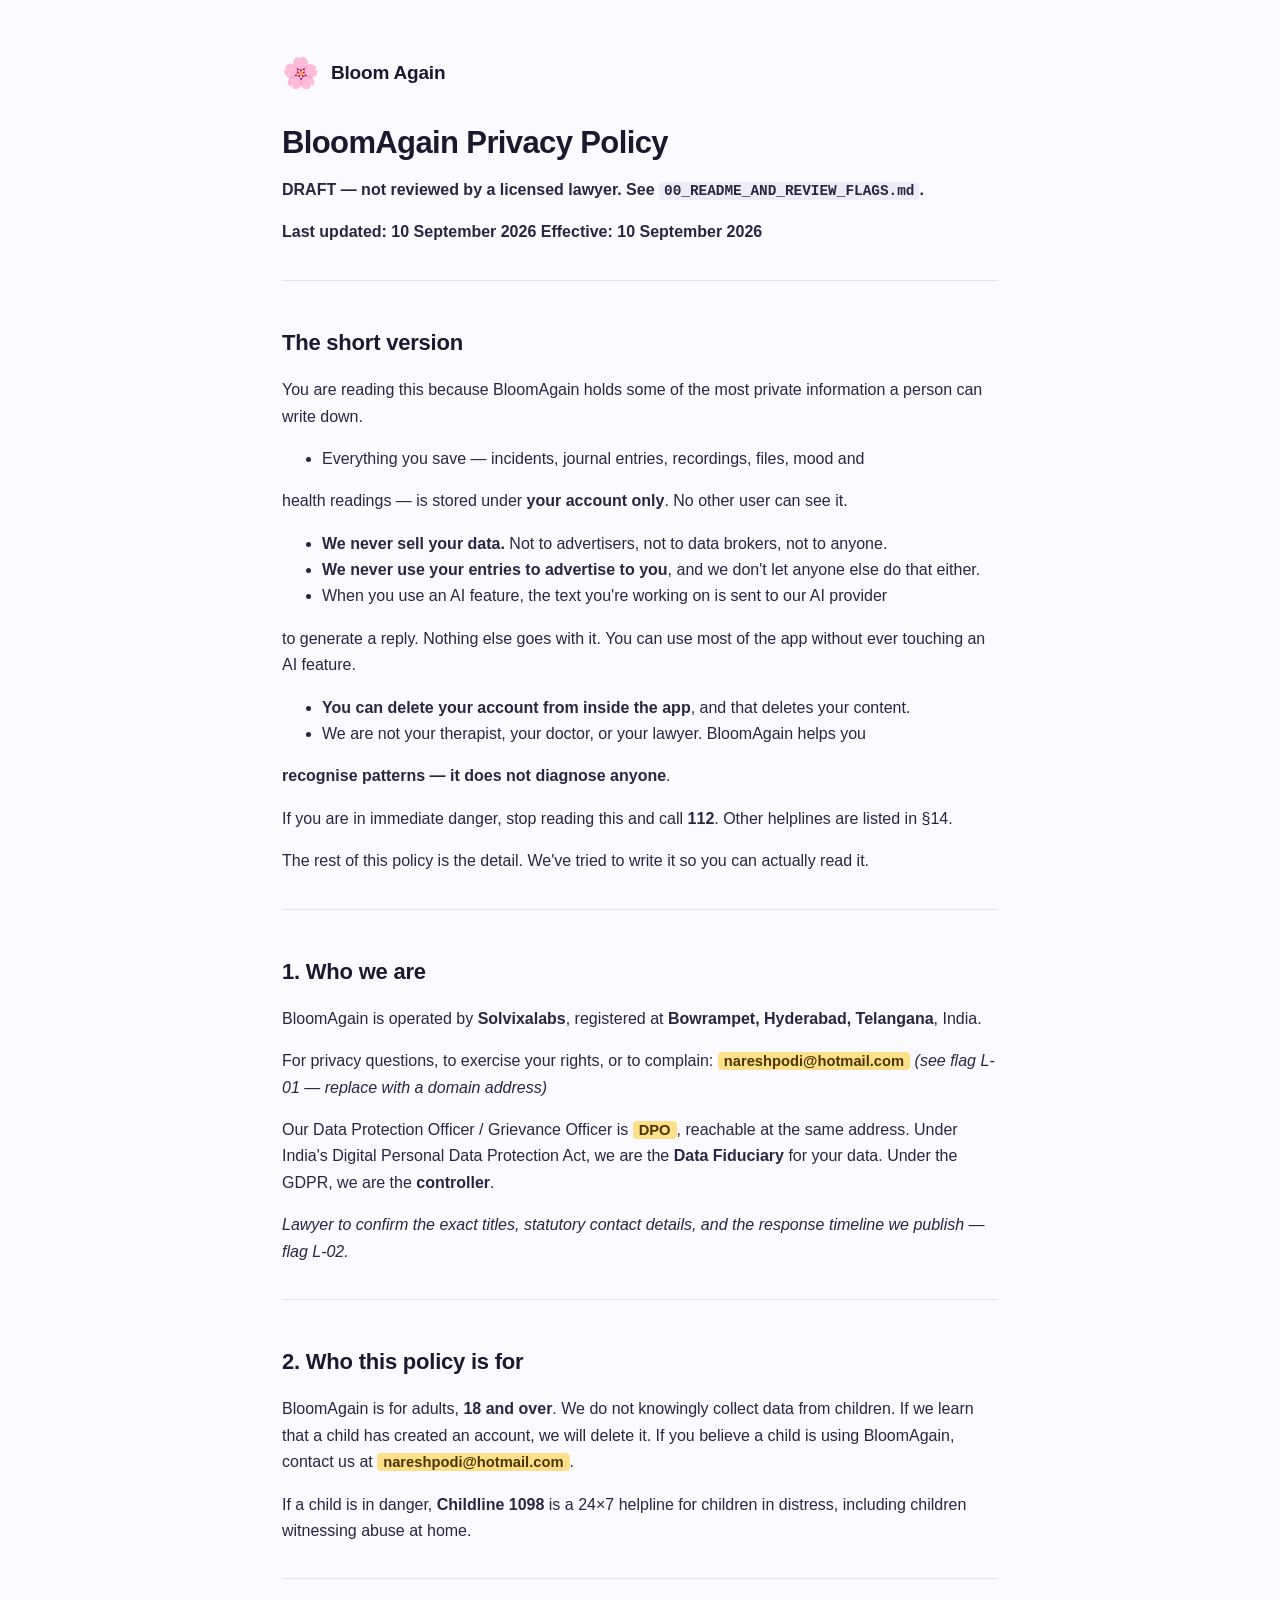
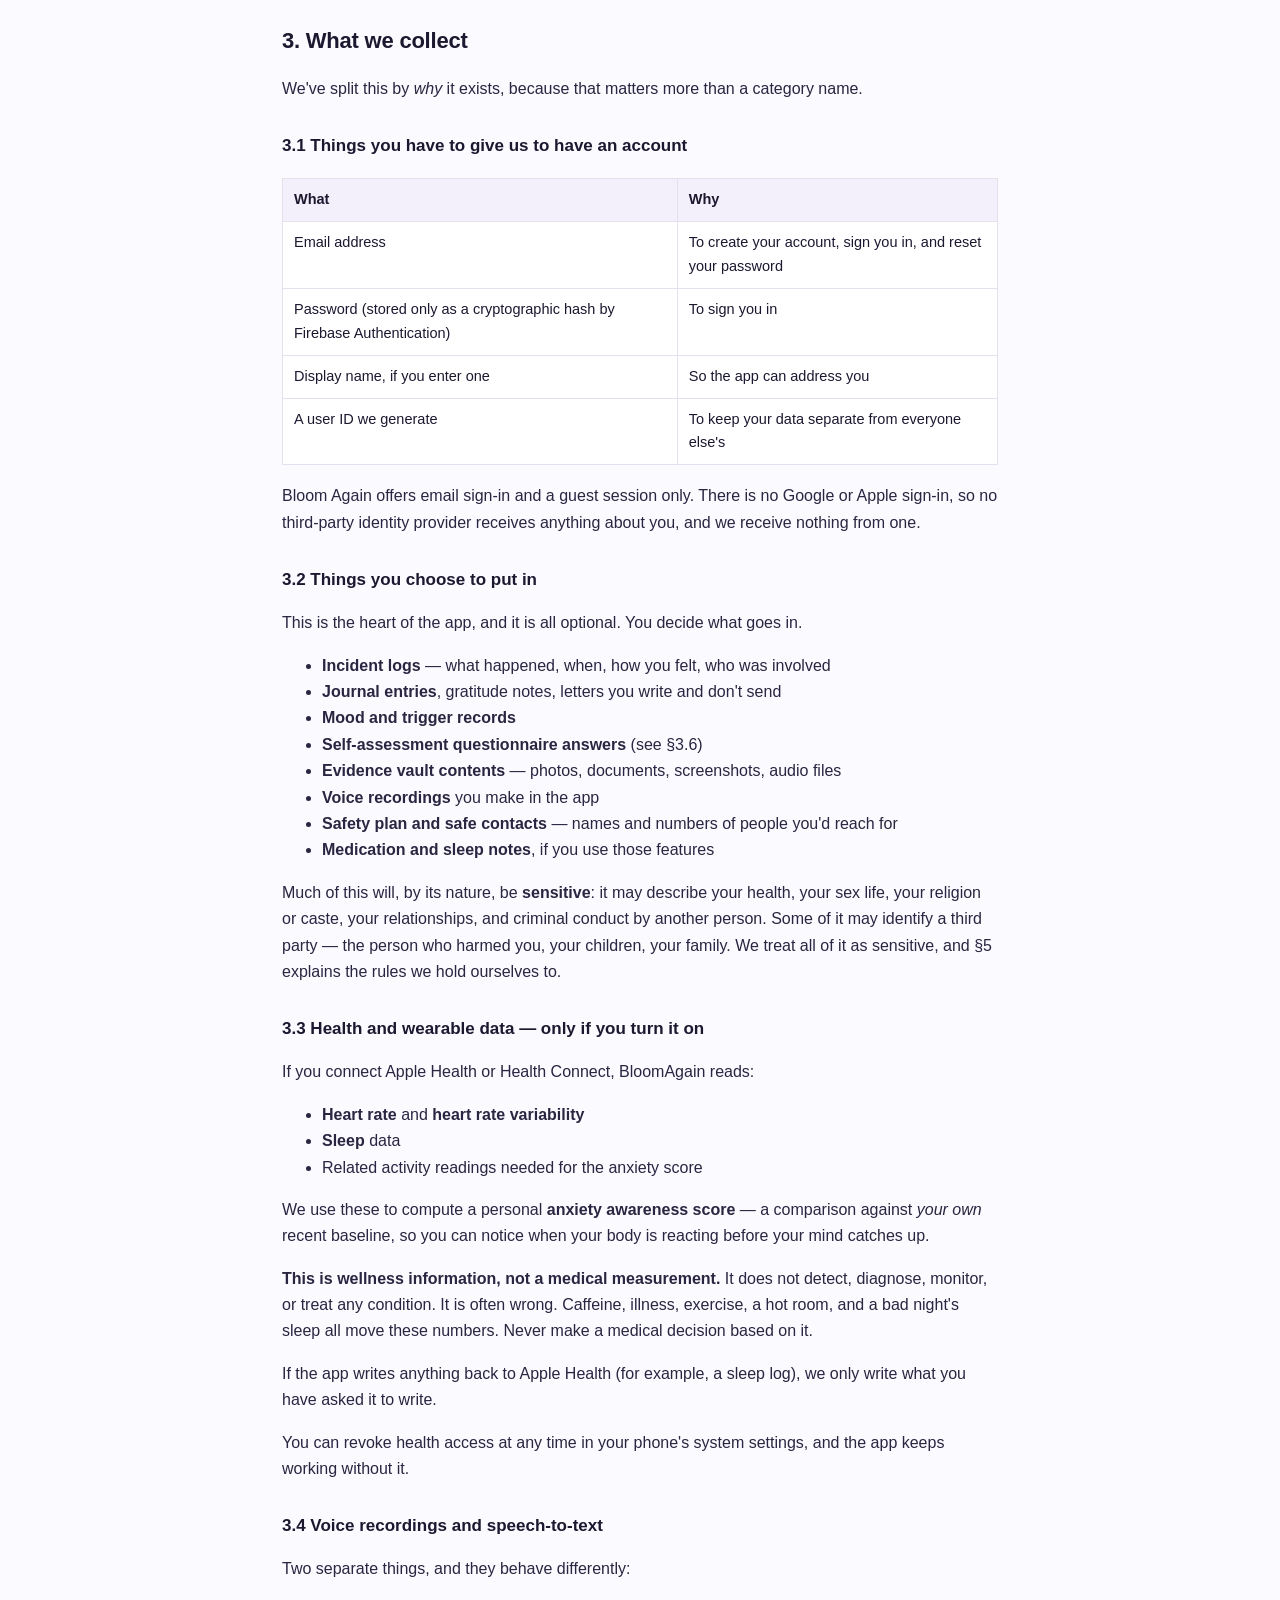
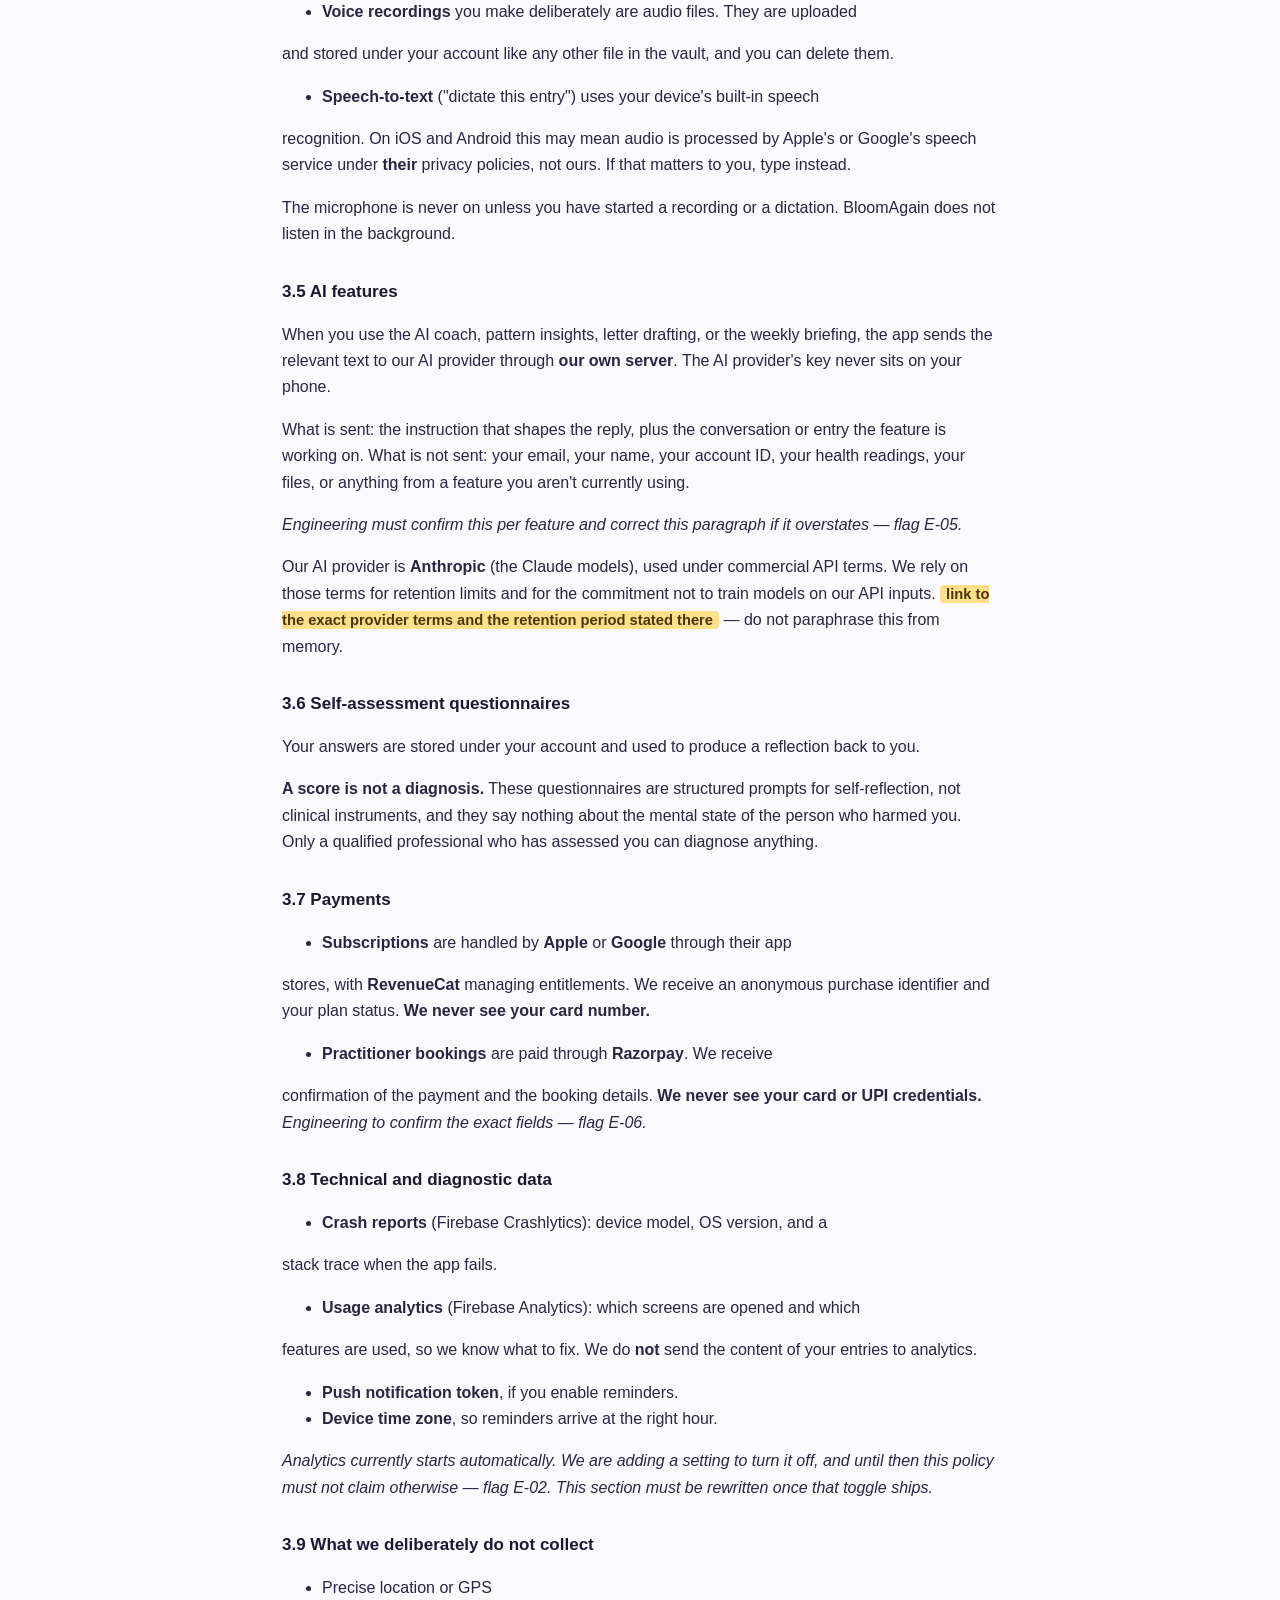
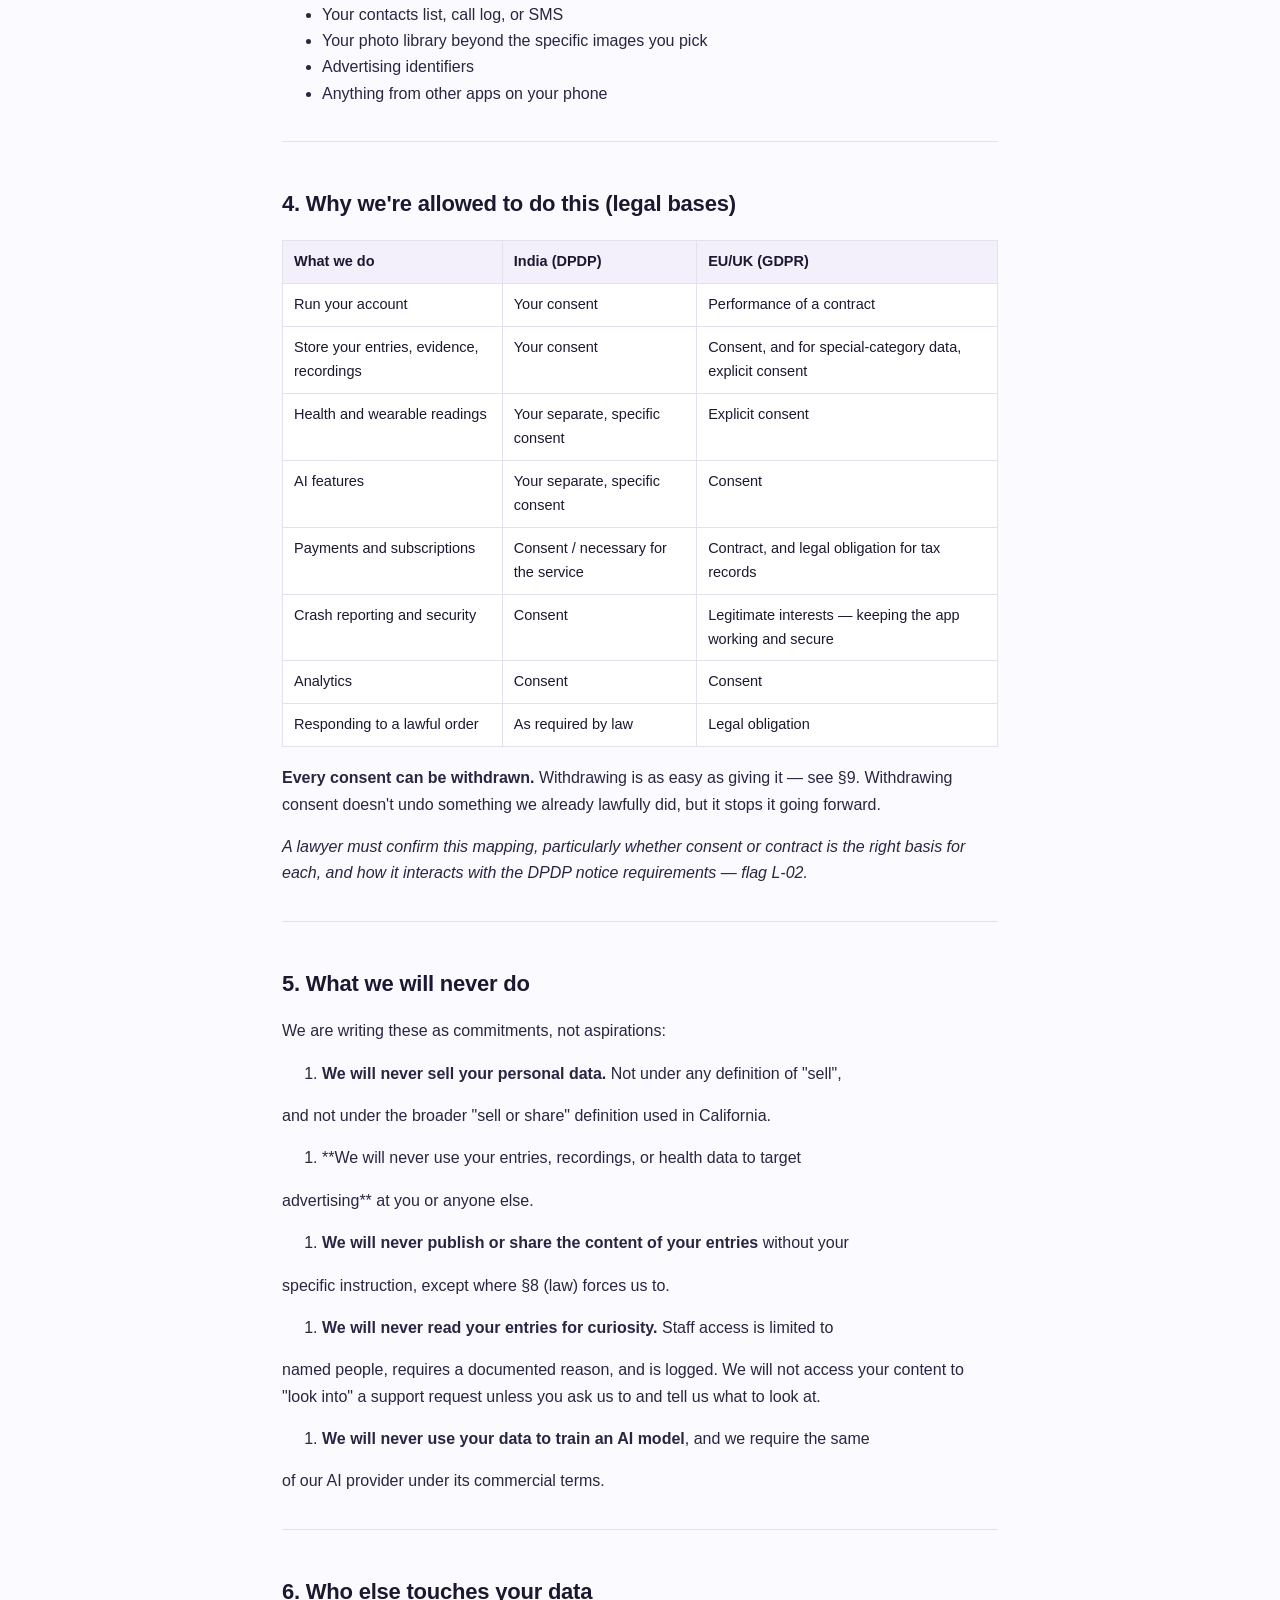
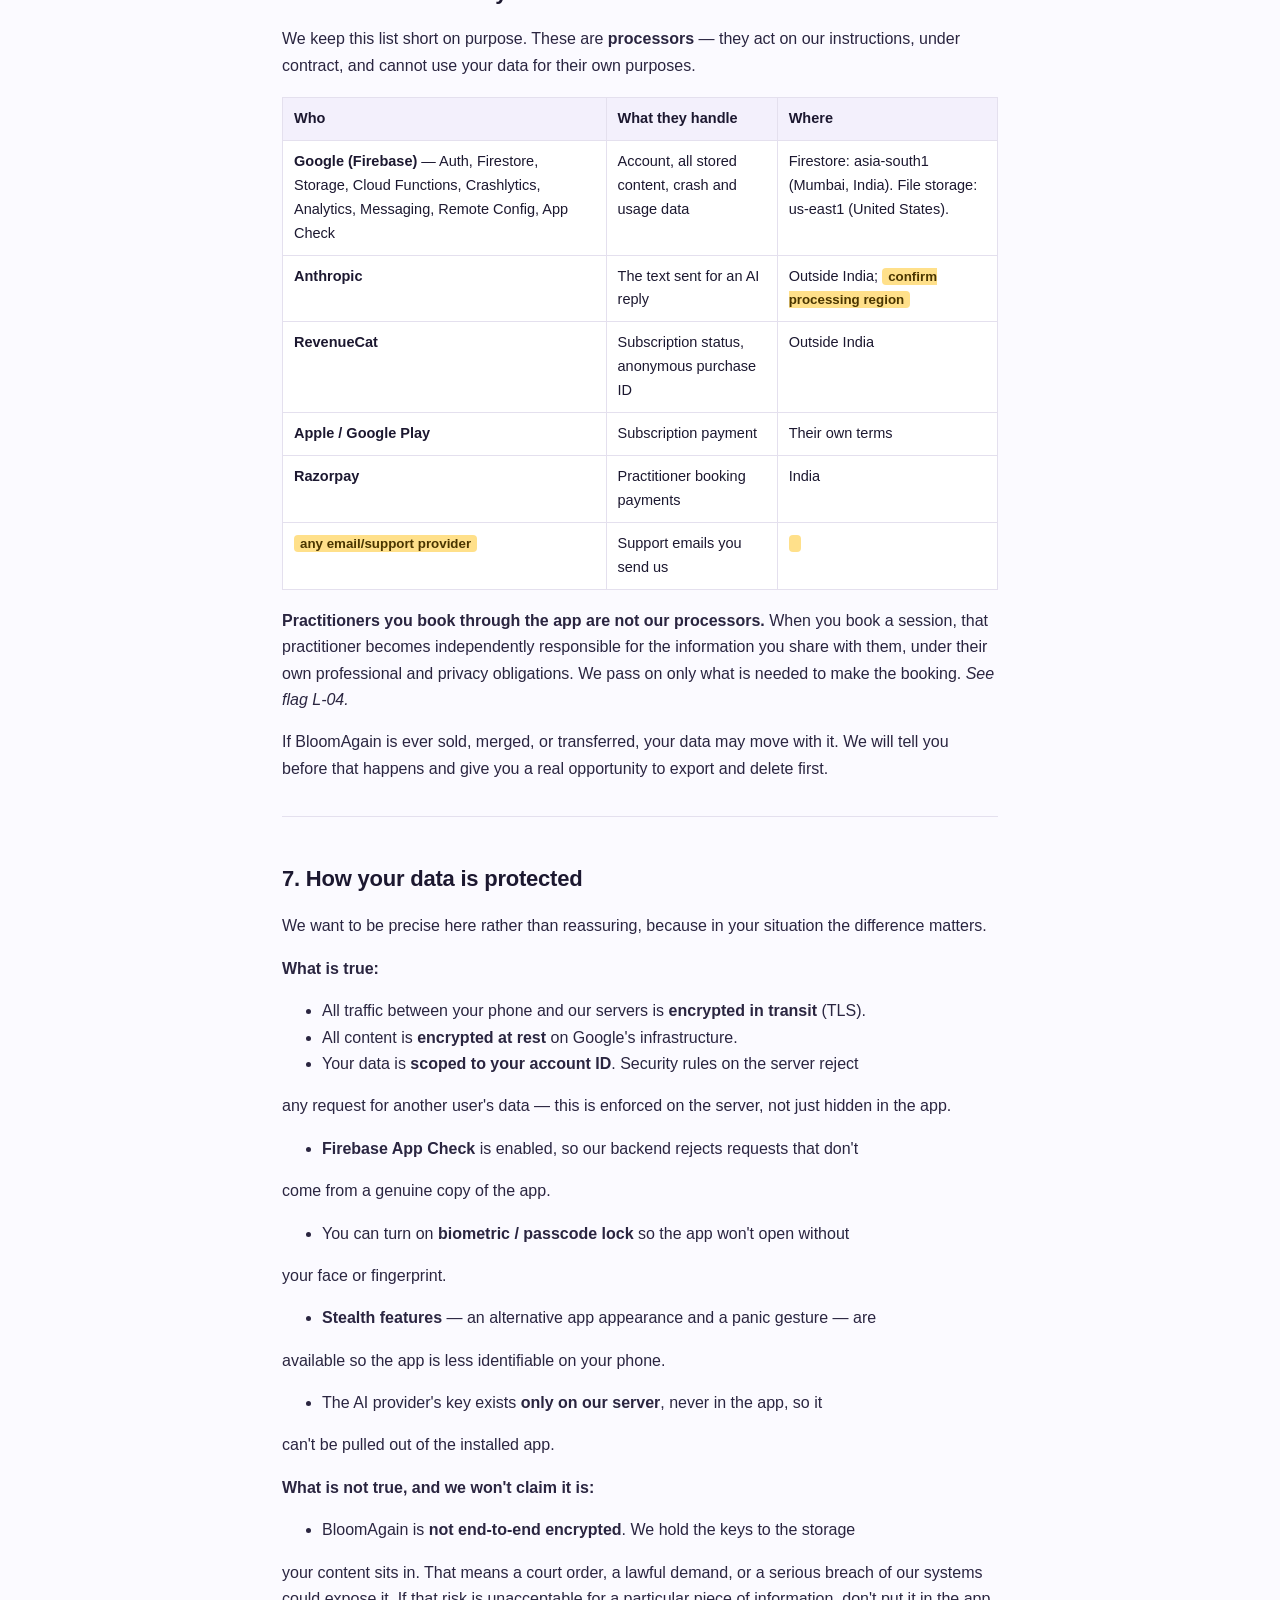
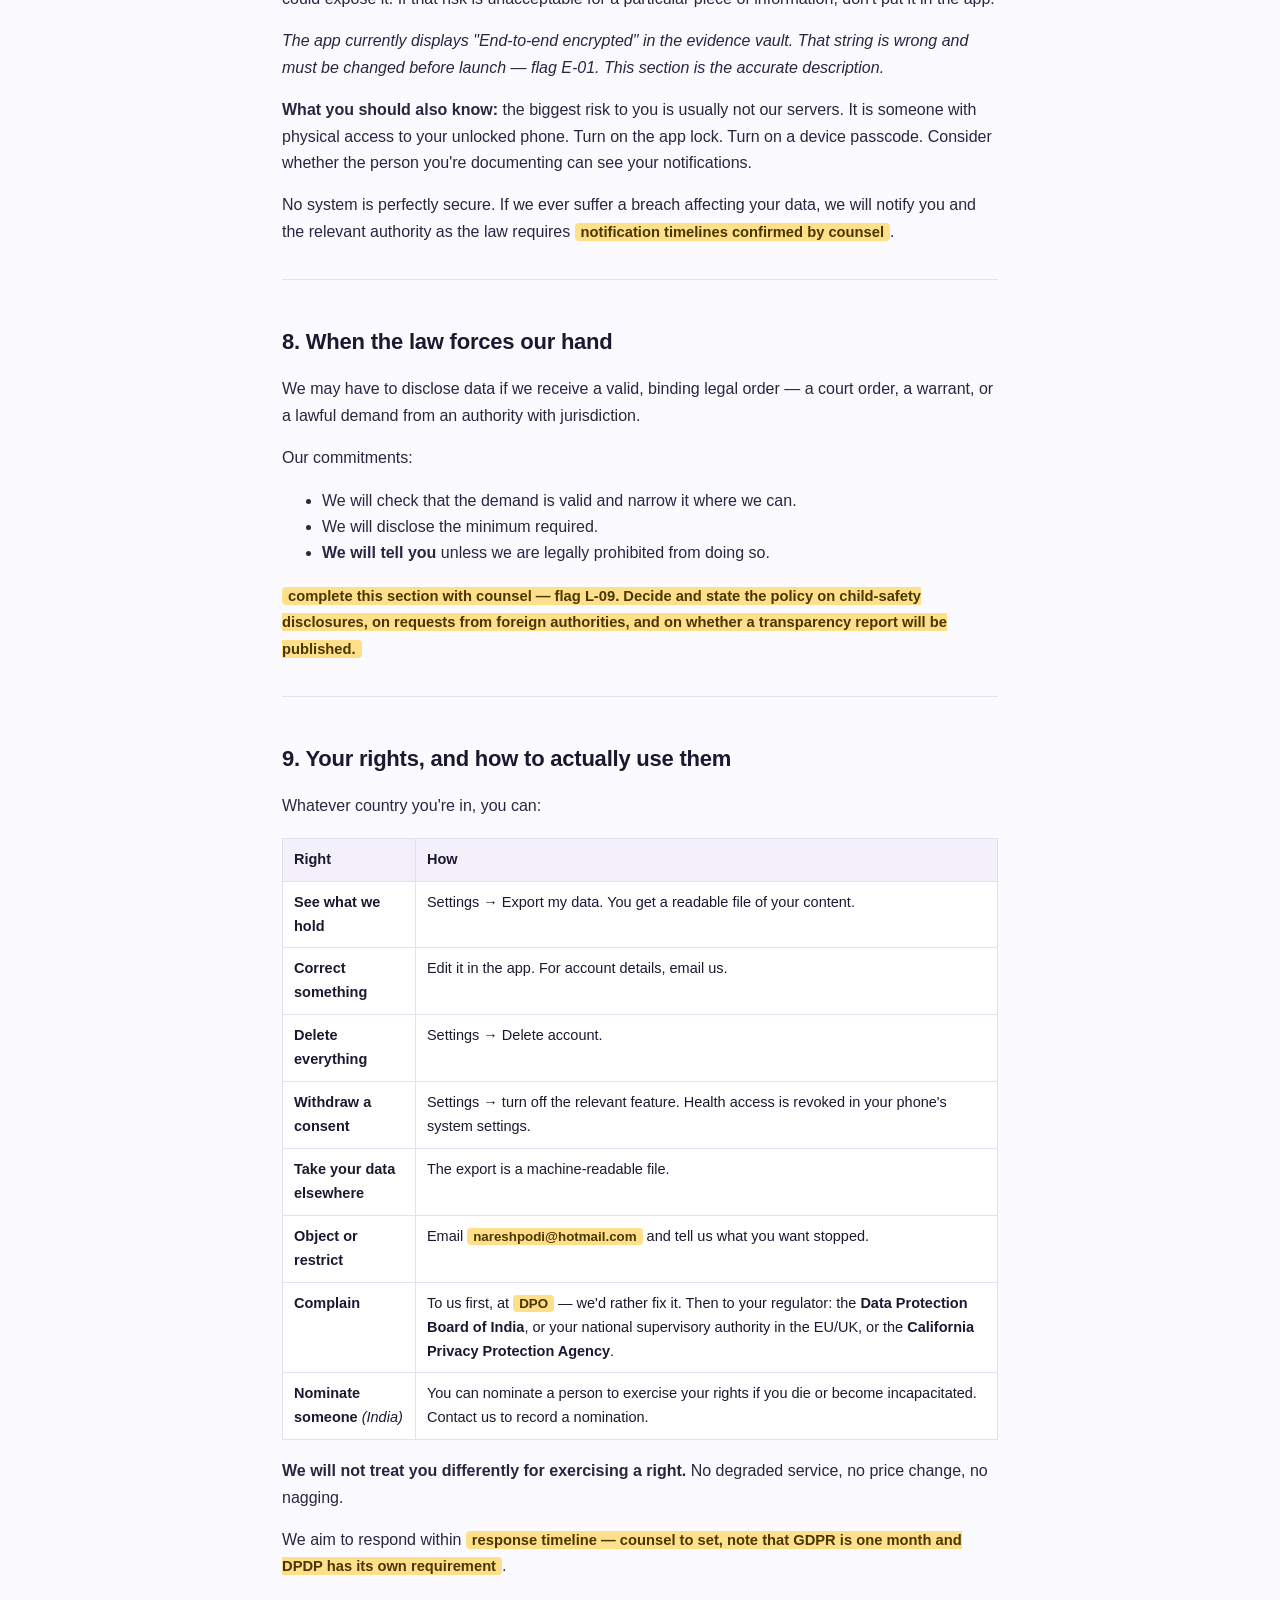
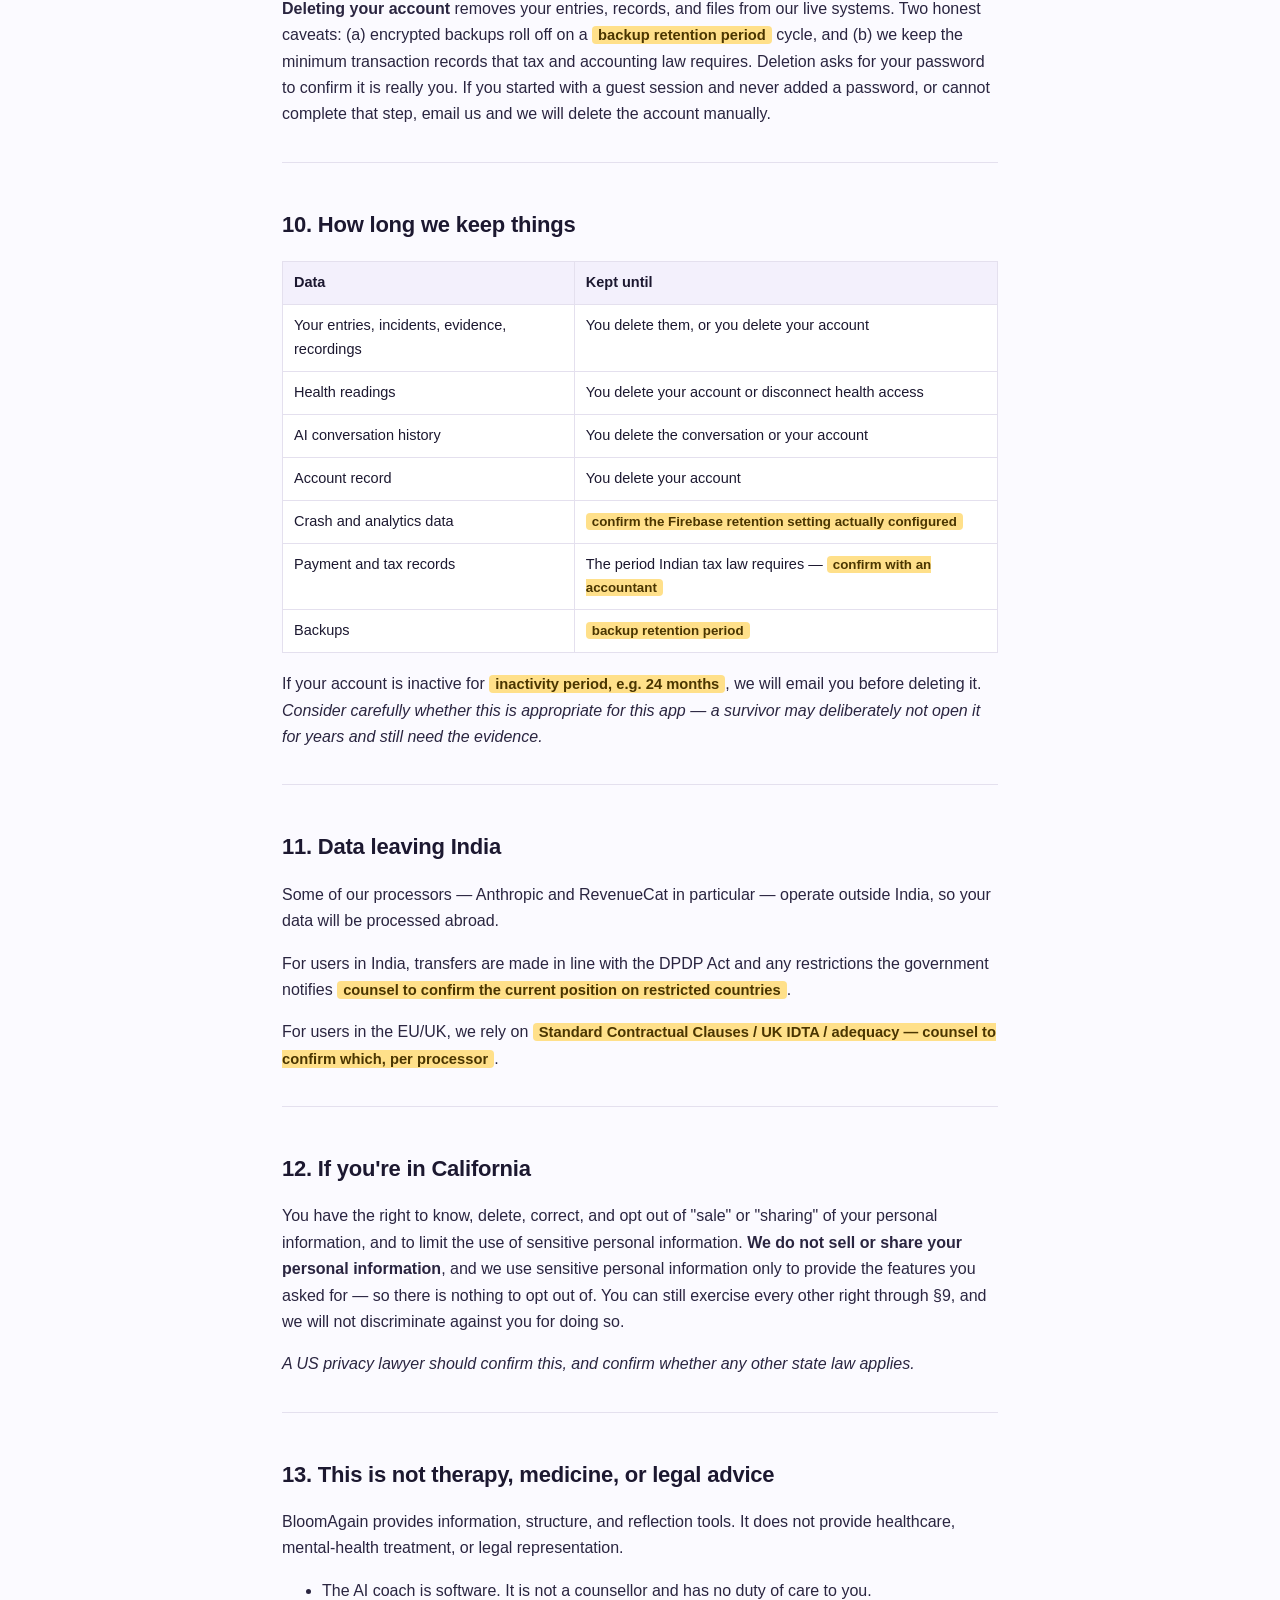
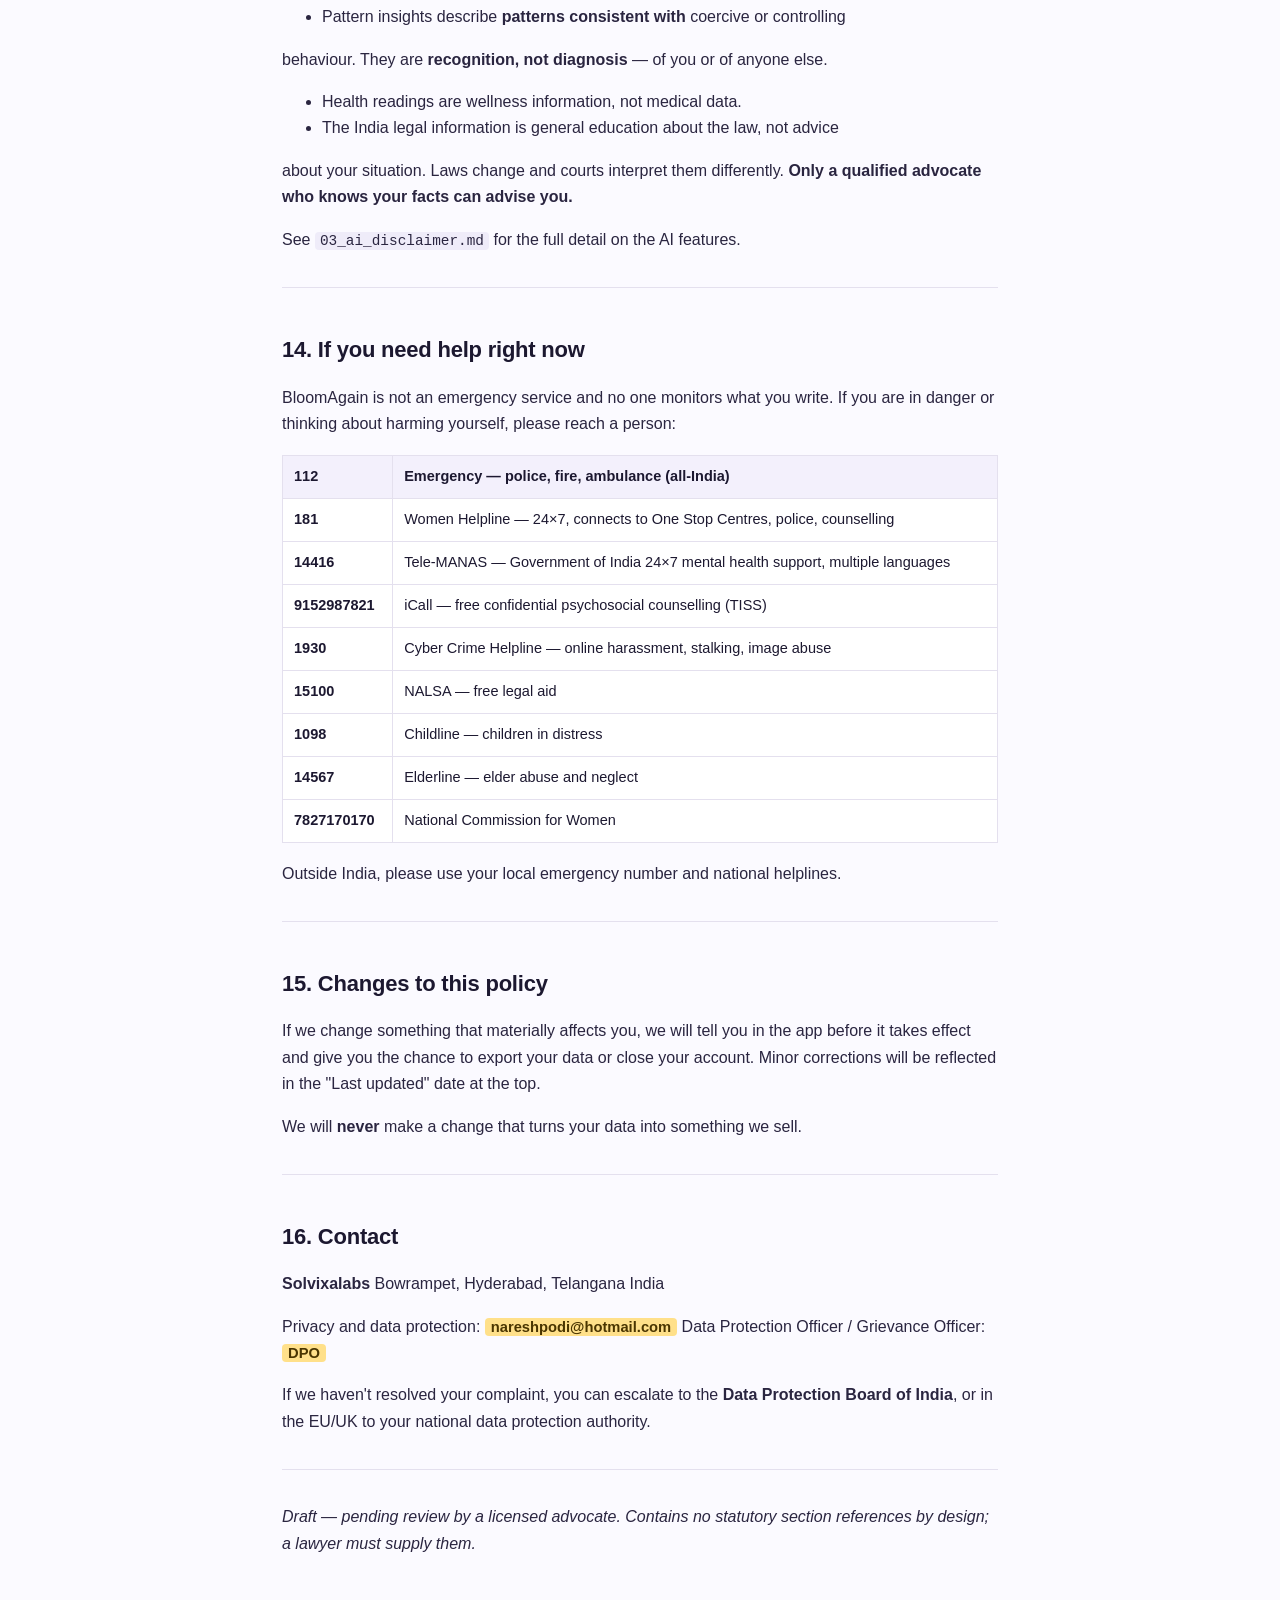
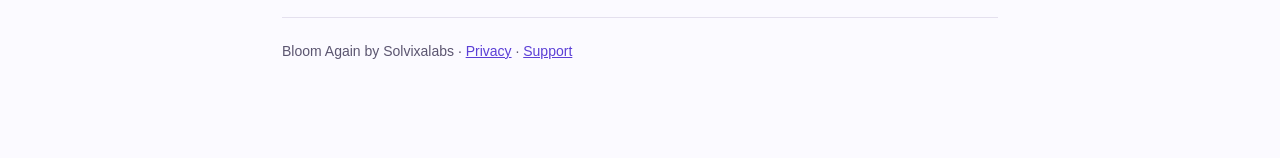
==== privacy.html @ 98f9249c "Publish the Bloom Again privacy and support pages" ====
<!doctype html>
<html lang="en"><head>
<meta charset="utf-8">
<meta name="viewport" content="width=device-width,initial-scale=1">
<title>Privacy Policy · Bloom Again</title>
<style>
:root{--ink:#1c1830;--muted:#5b5570;--line:#e4e0ee;--bg:#fbfaff;--accent:#5b3fd6}
*{box-sizing:border-box}
body{margin:0;background:var(--bg);color:var(--ink);
 font:16px/1.65 -apple-system,BlinkMacSystemFont,"Segoe UI",Roboto,sans-serif}
.wrap{max-width:760px;margin:0 auto;padding:48px 22px 96px}
header{display:flex;align-items:center;gap:12px;margin-bottom:8px}
header .mark{font-size:30px}
header .name{font-weight:700;font-size:19px;letter-spacing:-.01em}
h1{font-size:31px;line-height:1.2;letter-spacing:-.02em;margin:26px 0 6px}
h2{font-size:22px;margin:44px 0 10px;letter-spacing:-.01em}
h3{font-size:17px;margin:30px 0 8px}
h4{font-size:15px;margin:22px 0 6px;color:var(--muted)}
p,li{color:#2a2540}
a{color:var(--accent)}
hr{border:0;border-top:1px solid var(--line);margin:34px 0}
blockquote{margin:20px 0;padding:14px 18px;background:#fff;
 border-left:3px solid var(--accent);border-radius:0 8px 8px 0;color:var(--muted)}
code{background:#efecf9;padding:1px 5px;border-radius:4px;font-size:.9em}
.tablewrap{overflow-x:auto;margin:18px 0}
table{border-collapse:collapse;width:100%;font-size:14.5px;background:#fff}
th,td{border:1px solid var(--line);padding:9px 11px;text-align:left;vertical-align:top}
th{background:#f3f0fc;font-weight:600}
.todo{background:#ffe08a;color:#4a3500;padding:1px 6px;border-radius:4px;
 font-weight:600;font-size:.92em}
footer{margin-top:60px;padding-top:22px;border-top:1px solid var(--line);
 color:var(--muted);font-size:14px}
.card{background:#fff;border:1px solid var(--line);border-radius:12px;
 padding:20px 22px;margin:22px 0}
.card h3{margin-top:0}
@media (prefers-color-scheme:dark){
 :root{--ink:#ece9f6;--muted:#a49dbd;--line:#302a44;--bg:#141021;--accent:#a894ff}
 body{background:var(--bg);color:var(--ink)}
 p,li{color:#d6d1e6}
 blockquote,table,.card{background:#1d1830}
 th{background:#251f3d}
 code{background:#2a2342}
}
</style>
</head><body><div class="wrap">
<header><span class="mark">🌸</span><span class="name">Bloom Again</span></header>
<h1>BloomAgain Privacy Policy</h1>
<p><strong>DRAFT — not reviewed by a licensed lawyer. See <code>00_README_AND_REVIEW_FLAGS.md</code>.</strong></p>
<p><strong>Last updated: 10 September 2026</strong> <strong>Effective: 10 September 2026</strong></p>
<hr>
<h2>The short version</h2>
<p>You are reading this because BloomAgain holds some of the most private information a person can write down.</p>
<ul>
<li>Everything you save — incidents, journal entries, recordings, files, mood and</li>
</ul>
<p>health readings — is stored under <strong>your account only</strong>. No other user can see it.</p>
<ul>
<li><strong>We never sell your data.</strong> Not to advertisers, not to data brokers, not to anyone.</li>
<li><strong>We never use your entries to advertise to you</strong>, and we don&#x27;t let anyone else do that either.</li>
<li>When you use an AI feature, the text you&#x27;re working on is sent to our AI provider</li>
</ul>
<p>to generate a reply. Nothing else goes with it. You can use most of the app without ever touching an AI feature.</p>
<ul>
<li><strong>You can delete your account from inside the app</strong>, and that deletes your content.</li>
<li>We are not your therapist, your doctor, or your lawyer. BloomAgain helps you</li>
</ul>
<p><strong>recognise patterns — it does not diagnose anyone</strong>.</p>
<p>If you are in immediate danger, stop reading this and call <strong>112</strong>. Other helplines are listed in §14.</p>
<p>The rest of this policy is the detail. We&#x27;ve tried to write it so you can actually read it.</p>
<hr>
<h2>1. Who we are</h2>
<p>BloomAgain is operated by <strong>Solvixalabs</strong>, registered at <strong>Bowrampet, Hyderabad, Telangana</strong>, India.</p>
<p>For privacy questions, to exercise your rights, or to complain: <strong><span class="todo" title="Answer before publishing">nareshpodi@hotmail.com</span></strong> <em>(see flag L-01 — replace with a domain address)</em></p>
<p>Our Data Protection Officer / Grievance Officer is <strong><span class="todo" title="Answer before publishing">DPO</span></strong>, reachable at the same address. Under India&#x27;s Digital Personal Data Protection Act, we are the <strong>Data Fiduciary</strong> for your data. Under the GDPR, we are the <strong>controller</strong>.</p>
<p><em>Lawyer to confirm the exact titles, statutory contact details, and the response timeline we publish — flag L-02.</em></p>
<hr>
<h2>2. Who this policy is for</h2>
<p>BloomAgain is for adults, <strong>18 and over</strong>. We do not knowingly collect data from children. If we learn that a child has created an account, we will delete it. If you believe a child is using BloomAgain, contact us at <strong><span class="todo" title="Answer before publishing">nareshpodi@hotmail.com</span></strong>.</p>
<p>If a child is in danger, <strong>Childline 1098</strong> is a 24×7 helpline for children in distress, including children witnessing abuse at home.</p>
<hr>
<h2>3. What we collect</h2>
<p>We&#x27;ve split this by <em>why</em> it exists, because that matters more than a category name.</p>
<h3>3.1 Things you have to give us to have an account</h3>
<div class="tablewrap"><table>
<thead><tr><th>What</th><th>Why</th></tr></thead><tbody>
<tr><td>Email address</td><td>To create your account, sign you in, and reset your password</td></tr>
<tr><td>Password (stored only as a cryptographic hash by Firebase Authentication)</td><td>To sign you in</td></tr>
<tr><td>Display name, if you enter one</td><td>So the app can address you</td></tr>
<tr><td>A user ID we generate</td><td>To keep your data separate from everyone else&#x27;s</td></tr>
</tbody></table></div>
<p>Bloom Again offers email sign-in and a guest session only. There is no Google or Apple sign-in, so no third-party identity provider receives anything about you, and we receive nothing from one.</p>
<h3>3.2 Things you choose to put in</h3>
<p>This is the heart of the app, and it is all optional. You decide what goes in.</p>
<ul>
<li><strong>Incident logs</strong> — what happened, when, how you felt, who was involved</li>
<li><strong>Journal entries</strong>, gratitude notes, letters you write and don&#x27;t send</li>
<li><strong>Mood and trigger records</strong></li>
<li><strong>Self-assessment questionnaire answers</strong> (see §3.6)</li>
<li><strong>Evidence vault contents</strong> — photos, documents, screenshots, audio files</li>
<li><strong>Voice recordings</strong> you make in the app</li>
<li><strong>Safety plan and safe contacts</strong> — names and numbers of people you&#x27;d reach for</li>
<li><strong>Medication and sleep notes</strong>, if you use those features</li>
</ul>
<p>Much of this will, by its nature, be <strong>sensitive</strong>: it may describe your health, your sex life, your religion or caste, your relationships, and criminal conduct by another person. Some of it may identify a third party — the person who harmed you, your children, your family. We treat all of it as sensitive, and §5 explains the rules we hold ourselves to.</p>
<h3>3.3 Health and wearable data — only if you turn it on</h3>
<p>If you connect Apple Health or Health Connect, BloomAgain reads:</p>
<ul>
<li><strong>Heart rate</strong> and <strong>heart rate variability</strong></li>
<li><strong>Sleep</strong> data</li>
<li>Related activity readings needed for the anxiety score</li>
</ul>
<p>We use these to compute a personal <strong>anxiety awareness score</strong> — a comparison against <em>your own</em> recent baseline, so you can notice when your body is reacting before your mind catches up.</p>
<p><strong>This is wellness information, not a medical measurement.</strong> It does not detect, diagnose, monitor, or treat any condition. It is often wrong. Caffeine, illness, exercise, a hot room, and a bad night&#x27;s sleep all move these numbers. Never make a medical decision based on it.</p>
<p>If the app writes anything back to Apple Health (for example, a sleep log), we only write what you have asked it to write.</p>
<p>You can revoke health access at any time in your phone&#x27;s system settings, and the app keeps working without it.</p>
<h3>3.4 Voice recordings and speech-to-text</h3>
<p>Two separate things, and they behave differently:</p>
<ul>
<li><strong>Voice recordings</strong> you make deliberately are audio files. They are uploaded</li>
</ul>
<p>and stored under your account like any other file in the vault, and you can delete them.</p>
<ul>
<li><strong>Speech-to-text</strong> (&quot;dictate this entry&quot;) uses your device&#x27;s built-in speech</li>
</ul>
<p>recognition. On iOS and Android this may mean audio is processed by Apple&#x27;s or Google&#x27;s speech service under <strong>their</strong> privacy policies, not ours. If that matters to you, type instead.</p>
<p>The microphone is never on unless you have started a recording or a dictation. BloomAgain does not listen in the background.</p>
<h3>3.5 AI features</h3>
<p>When you use the AI coach, pattern insights, letter drafting, or the weekly briefing, the app sends the relevant text to our AI provider through <strong>our own server</strong>. The AI provider&#x27;s key never sits on your phone.</p>
<p>What is sent: the instruction that shapes the reply, plus the conversation or entry the feature is working on. What is not sent: your email, your name, your account ID, your health readings, your files, or anything from a feature you aren&#x27;t currently using.</p>
<p><em>Engineering must confirm this per feature and correct this paragraph if it overstates — flag E-05.</em></p>
<p>Our AI provider is <strong>Anthropic</strong> (the Claude models), used under commercial API terms. We rely on those terms for retention limits and for the commitment not to train models on our API inputs. <strong><span class="todo" title="Answer before publishing">link to the exact provider terms and the retention period stated there</span></strong> — do not paraphrase this from memory.</p>
<h3>3.6 Self-assessment questionnaires</h3>
<p>Your answers are stored under your account and used to produce a reflection back to you.</p>
<p><strong>A score is not a diagnosis.</strong> These questionnaires are structured prompts for self-reflection, not clinical instruments, and they say nothing about the mental state of the person who harmed you. Only a qualified professional who has assessed you can diagnose anything.</p>
<h3>3.7 Payments</h3>
<ul>
<li><strong>Subscriptions</strong> are handled by <strong>Apple</strong> or <strong>Google</strong> through their app</li>
</ul>
<p>stores, with <strong>RevenueCat</strong> managing entitlements. We receive an anonymous purchase identifier and your plan status. <strong>We never see your card number.</strong></p>
<ul>
<li><strong>Practitioner bookings</strong> are paid through <strong>Razorpay</strong>. We receive</li>
</ul>
<p>confirmation of the payment and the booking details. <strong>We never see your card or UPI credentials.</strong> <em>Engineering to confirm the exact fields — flag E-06.</em></p>
<h3>3.8 Technical and diagnostic data</h3>
<ul>
<li><strong>Crash reports</strong> (Firebase Crashlytics): device model, OS version, and a</li>
</ul>
<p>stack trace when the app fails.</p>
<ul>
<li><strong>Usage analytics</strong> (Firebase Analytics): which screens are opened and which</li>
</ul>
<p>features are used, so we know what to fix. We do <strong>not</strong> send the content of your entries to analytics.</p>
<ul>
<li><strong>Push notification token</strong>, if you enable reminders.</li>
<li><strong>Device time zone</strong>, so reminders arrive at the right hour.</li>
</ul>
<p><em>Analytics currently starts automatically. We are adding a setting to turn it off, and until then this policy must not claim otherwise — flag E-02. This section must be rewritten once that toggle ships.</em></p>
<h3>3.9 What we deliberately do <strong>not</strong> collect</h3>
<ul>
<li>Precise location or GPS</li>
<li>Your contacts list, call log, or SMS</li>
<li>Your photo library beyond the specific images you pick</li>
<li>Advertising identifiers</li>
<li>Anything from other apps on your phone</li>
</ul>
<hr>
<h2>4. Why we&#x27;re allowed to do this (legal bases)</h2>
<div class="tablewrap"><table>
<thead><tr><th>What we do</th><th>India (DPDP)</th><th>EU/UK (GDPR)</th></tr></thead><tbody>
<tr><td>Run your account</td><td>Your consent</td><td>Performance of a contract</td></tr>
<tr><td>Store your entries, evidence, recordings</td><td>Your consent</td><td>Consent, and for special-category data, explicit consent</td></tr>
<tr><td>Health and wearable readings</td><td>Your separate, specific consent</td><td>Explicit consent</td></tr>
<tr><td>AI features</td><td>Your separate, specific consent</td><td>Consent</td></tr>
<tr><td>Payments and subscriptions</td><td>Consent / necessary for the service</td><td>Contract, and legal obligation for tax records</td></tr>
<tr><td>Crash reporting and security</td><td>Consent</td><td>Legitimate interests — keeping the app working and secure</td></tr>
<tr><td>Analytics</td><td>Consent</td><td>Consent</td></tr>
<tr><td>Responding to a lawful order</td><td>As required by law</td><td>Legal obligation</td></tr>
</tbody></table></div>
<p><strong>Every consent can be withdrawn.</strong> Withdrawing is as easy as giving it — see §9. Withdrawing consent doesn&#x27;t undo something we already lawfully did, but it stops it going forward.</p>
<p><em>A lawyer must confirm this mapping, particularly whether consent or contract is the right basis for each, and how it interacts with the DPDP notice requirements — flag L-02.</em></p>
<hr>
<h2>5. What we will never do</h2>
<p>We are writing these as commitments, not aspirations:</p>
<ol>
<li><strong>We will never sell your personal data.</strong> Not under any definition of &quot;sell&quot;,</li>
</ol>
<p>and not under the broader &quot;sell or share&quot; definition used in California.</p>
<ol>
<li>**We will never use your entries, recordings, or health data to target</li>
</ol>
<p>advertising** at you or anyone else.</p>
<ol>
<li><strong>We will never publish or share the content of your entries</strong> without your</li>
</ol>
<p>specific instruction, except where §8 (law) forces us to.</p>
<ol>
<li><strong>We will never read your entries for curiosity.</strong> Staff access is limited to</li>
</ol>
<p>named people, requires a documented reason, and is logged. We will not access your content to &quot;look into&quot; a support request unless you ask us to and tell us what to look at.</p>
<ol>
<li><strong>We will never use your data to train an AI model</strong>, and we require the same</li>
</ol>
<p>of our AI provider under its commercial terms.</p>
<hr>
<h2>6. Who else touches your data</h2>
<p>We keep this list short on purpose. These are <strong>processors</strong> — they act on our instructions, under contract, and cannot use your data for their own purposes.</p>
<div class="tablewrap"><table>
<thead><tr><th>Who</th><th>What they handle</th><th>Where</th></tr></thead><tbody>
<tr><td><strong>Google (Firebase)</strong> — Auth, Firestore, Storage, Cloud Functions, Crashlytics, Analytics, Messaging, Remote Config, App Check</td><td>Account, all stored content, crash and usage data</td><td>Firestore: asia-south1 (Mumbai, India). File storage: us-east1 (United States).</td></tr>
<tr><td><strong>Anthropic</strong></td><td>The text sent for an AI reply</td><td>Outside India; <span class="todo" title="Answer before publishing">confirm processing region</span></td></tr>
<tr><td><strong>RevenueCat</strong></td><td>Subscription status, anonymous purchase ID</td><td>Outside India</td></tr>
<tr><td><strong>Apple / Google Play</strong></td><td>Subscription payment</td><td>Their own terms</td></tr>
<tr><td><strong>Razorpay</strong></td><td>Practitioner booking payments</td><td>India</td></tr>
<tr><td><strong><span class="todo" title="Answer before publishing">any email/support provider</span></strong></td><td>Support emails you send us</td><td><span class="todo" title="Answer before publishing"></span></td></tr>
</tbody></table></div>
<p><strong>Practitioners you book through the app are not our processors.</strong> When you book a session, that practitioner becomes independently responsible for the information you share with them, under their own professional and privacy obligations. We pass on only what is needed to make the booking. <em>See flag L-04.</em></p>
<p>If BloomAgain is ever sold, merged, or transferred, your data may move with it. We will tell you before that happens and give you a real opportunity to export and delete first.</p>
<hr>
<h2>7. How your data is protected</h2>
<p>We want to be precise here rather than reassuring, because in your situation the difference matters.</p>
<p><strong>What is true:</strong></p>
<ul>
<li>All traffic between your phone and our servers is <strong>encrypted in transit</strong> (TLS).</li>
<li>All content is <strong>encrypted at rest</strong> on Google&#x27;s infrastructure.</li>
<li>Your data is <strong>scoped to your account ID</strong>. Security rules on the server reject</li>
</ul>
<p>any request for another user&#x27;s data — this is enforced on the server, not just hidden in the app.</p>
<ul>
<li><strong>Firebase App Check</strong> is enabled, so our backend rejects requests that don&#x27;t</li>
</ul>
<p>come from a genuine copy of the app.</p>
<ul>
<li>You can turn on <strong>biometric / passcode lock</strong> so the app won&#x27;t open without</li>
</ul>
<p>your face or fingerprint.</p>
<ul>
<li><strong>Stealth features</strong> — an alternative app appearance and a panic gesture — are</li>
</ul>
<p>available so the app is less identifiable on your phone.</p>
<ul>
<li>The AI provider&#x27;s key exists <strong>only on our server</strong>, never in the app, so it</li>
</ul>
<p>can&#x27;t be pulled out of the installed app.</p>
<p><strong>What is not true, and we won&#x27;t claim it is:</strong></p>
<ul>
<li>BloomAgain is <strong>not end-to-end encrypted</strong>. We hold the keys to the storage</li>
</ul>
<p>your content sits in. That means a court order, a lawful demand, or a serious breach of our systems could expose it. If that risk is unacceptable for a particular piece of information, don&#x27;t put it in the app.</p>
<p><em>The app currently displays &quot;End-to-end encrypted&quot; in the evidence vault. That string is wrong and must be changed before launch — flag E-01. This section is the accurate description.</em></p>
<p><strong>What you should also know:</strong> the biggest risk to you is usually not our servers. It is someone with physical access to your unlocked phone. Turn on the app lock. Turn on a device passcode. Consider whether the person you&#x27;re documenting can see your notifications.</p>
<p>No system is perfectly secure. If we ever suffer a breach affecting your data, we will notify you and the relevant authority as the law requires <strong><span class="todo" title="Answer before publishing">notification timelines confirmed by counsel</span></strong>.</p>
<hr>
<h2>8. When the law forces our hand</h2>
<p>We may have to disclose data if we receive a valid, binding legal order — a court order, a warrant, or a lawful demand from an authority with jurisdiction.</p>
<p>Our commitments:</p>
<ul>
<li>We will check that the demand is valid and narrow it where we can.</li>
<li>We will disclose the minimum required.</li>
<li><strong>We will tell you</strong> unless we are legally prohibited from doing so.</li>
</ul>
<p><strong><span class="todo" title="Answer before publishing">complete this section with counsel — flag L-09. Decide and state the policy on child-safety disclosures, on requests from foreign authorities, and on whether a transparency report will be published.</span></strong></p>
<hr>
<h2>9. Your rights, and how to actually use them</h2>
<p>Whatever country you&#x27;re in, you can:</p>
<div class="tablewrap"><table>
<thead><tr><th>Right</th><th>How</th></tr></thead><tbody>
<tr><td><strong>See what we hold</strong></td><td>Settings → Export my data. You get a readable file of your content.</td></tr>
<tr><td><strong>Correct something</strong></td><td>Edit it in the app. For account details, email us.</td></tr>
<tr><td><strong>Delete everything</strong></td><td>Settings → Delete account.</td></tr>
<tr><td><strong>Withdraw a consent</strong></td><td>Settings → turn off the relevant feature. Health access is revoked in your phone&#x27;s system settings.</td></tr>
<tr><td><strong>Take your data elsewhere</strong></td><td>The export is a machine-readable file.</td></tr>
<tr><td><strong>Object or restrict</strong></td><td>Email <strong><span class="todo" title="Answer before publishing">nareshpodi@hotmail.com</span></strong> and tell us what you want stopped.</td></tr>
<tr><td><strong>Complain</strong></td><td>To us first, at <strong><span class="todo" title="Answer before publishing">DPO</span></strong> — we&#x27;d rather fix it. Then to your regulator: the <strong>Data Protection Board of India</strong>, or your national supervisory authority in the EU/UK, or the <strong>California Privacy Protection Agency</strong>.</td></tr>
<tr><td><strong>Nominate someone</strong> <em>(India)</em></td><td>You can nominate a person to exercise your rights if you die or become incapacitated. Contact us to record a nomination.</td></tr>
</tbody></table></div>
<p><strong>We will not treat you differently for exercising a right.</strong> No degraded service, no price change, no nagging.</p>
<p>We aim to respond within <strong><span class="todo" title="Answer before publishing">response timeline — counsel to set, note that GDPR is one month and DPDP has its own requirement</span></strong>.</p>
<p><strong>Deleting your account</strong> removes your entries, records, and files from our live systems. Two honest caveats: (a) encrypted backups roll off on a <strong><span class="todo" title="Answer before publishing">backup retention period</span></strong> cycle, and (b) we keep the minimum transaction records that tax and accounting law requires. Deletion asks for your password to confirm it is really you. If you started with a guest session and never added a password, or cannot complete that step, email us and we will delete the account manually.</p>
<hr>
<h2>10. How long we keep things</h2>
<div class="tablewrap"><table>
<thead><tr><th>Data</th><th>Kept until</th></tr></thead><tbody>
<tr><td>Your entries, incidents, evidence, recordings</td><td>You delete them, or you delete your account</td></tr>
<tr><td>Health readings</td><td>You delete your account or disconnect health access</td></tr>
<tr><td>AI conversation history</td><td>You delete the conversation or your account</td></tr>
<tr><td>Account record</td><td>You delete your account</td></tr>
<tr><td>Crash and analytics data</td><td><span class="todo" title="Answer before publishing">confirm the Firebase retention setting actually configured</span></td></tr>
<tr><td>Payment and tax records</td><td>The period Indian tax law requires — <span class="todo" title="Answer before publishing">confirm with an accountant</span></td></tr>
<tr><td>Backups</td><td><span class="todo" title="Answer before publishing">backup retention period</span></td></tr>
</tbody></table></div>
<p>If your account is inactive for <strong><span class="todo" title="Answer before publishing">inactivity period, e.g. 24 months</span></strong>, we will email you before deleting it. <em>Consider carefully whether this is appropriate for this app — a survivor may deliberately not open it for years and still need the evidence.</em></p>
<hr>
<h2>11. Data leaving India</h2>
<p>Some of our processors — Anthropic and RevenueCat in particular — operate outside India, so your data will be processed abroad.</p>
<p>For users in India, transfers are made in line with the DPDP Act and any restrictions the government notifies <strong><span class="todo" title="Answer before publishing">counsel to confirm the current position on restricted countries</span></strong>.</p>
<p>For users in the EU/UK, we rely on <strong><span class="todo" title="Answer before publishing">Standard Contractual Clauses / UK IDTA / adequacy — counsel to confirm which, per processor</span></strong>.</p>
<hr>
<h2>12. If you&#x27;re in California</h2>
<p>You have the right to know, delete, correct, and opt out of &quot;sale&quot; or &quot;sharing&quot; of your personal information, and to limit the use of sensitive personal information. <strong>We do not sell or share your personal information</strong>, and we use sensitive personal information only to provide the features you asked for — so there is nothing to opt out of. You can still exercise every other right through §9, and we will not discriminate against you for doing so.</p>
<p><em>A US privacy lawyer should confirm this, and confirm whether any other state law applies.</em></p>
<hr>
<h2>13. This is not therapy, medicine, or legal advice</h2>
<p>BloomAgain provides information, structure, and reflection tools. It does not provide healthcare, mental-health treatment, or legal representation.</p>
<ul>
<li>The AI coach is software. It is not a counsellor and has no duty of care to you.</li>
<li>Pattern insights describe <strong>patterns consistent with</strong> coercive or controlling</li>
</ul>
<p>behaviour. They are <strong>recognition, not diagnosis</strong> — of you or of anyone else.</p>
<ul>
<li>Health readings are wellness information, not medical data.</li>
<li>The India legal information is general education about the law, not advice</li>
</ul>
<p>about your situation. Laws change and courts interpret them differently. <strong>Only a qualified advocate who knows your facts can advise you.</strong></p>
<p>See <code>03_ai_disclaimer.md</code> for the full detail on the AI features.</p>
<hr>
<h2>14. If you need help right now</h2>
<p>BloomAgain is not an emergency service and no one monitors what you write. If you are in danger or thinking about harming yourself, please reach a person:</p>
<div class="tablewrap"><table>
<thead><tr><th><strong>112</strong></th><th>Emergency — police, fire, ambulance (all-India)</th></tr></thead><tbody>
<tr><td><strong>181</strong></td><td>Women Helpline — 24×7, connects to One Stop Centres, police, counselling</td></tr>
<tr><td><strong>14416</strong></td><td>Tele-MANAS — Government of India 24×7 mental health support, multiple languages</td></tr>
<tr><td><strong>9152987821</strong></td><td>iCall — free confidential psychosocial counselling (TISS)</td></tr>
<tr><td><strong>1930</strong></td><td>Cyber Crime Helpline — online harassment, stalking, image abuse</td></tr>
<tr><td><strong>15100</strong></td><td>NALSA — free legal aid</td></tr>
<tr><td><strong>1098</strong></td><td>Childline — children in distress</td></tr>
<tr><td><strong>14567</strong></td><td>Elderline — elder abuse and neglect</td></tr>
<tr><td><strong>7827170170</strong></td><td>National Commission for Women</td></tr>
</tbody></table></div>
<p>Outside India, please use your local emergency number and national helplines.</p>
<hr>
<h2>15. Changes to this policy</h2>
<p>If we change something that materially affects you, we will tell you in the app before it takes effect and give you the chance to export your data or close your account. Minor corrections will be reflected in the &quot;Last updated&quot; date at the top.</p>
<p>We will <strong>never</strong> make a change that turns your data into something we sell.</p>
<hr>
<h2>16. Contact</h2>
<p><strong>Solvixalabs</strong> Bowrampet, Hyderabad, Telangana India</p>
<p>Privacy and data protection: <strong><span class="todo" title="Answer before publishing">nareshpodi@hotmail.com</span></strong> Data Protection Officer / Grievance Officer: <strong><span class="todo" title="Answer before publishing">DPO</span></strong></p>
<p>If we haven&#x27;t resolved your complaint, you can escalate to the <strong>Data Protection Board of India</strong>, or in the EU/UK to your national data protection authority.</p>
<hr>
<p><em>Draft — pending review by a licensed advocate. Contains no statutory section references by design; a lawyer must supply them.</em></p>
<footer>Bloom Again by Solvixalabs · <a href="privacy.html">Privacy</a>
 · <a href="support.html">Support</a></footer>
</div></body></html>
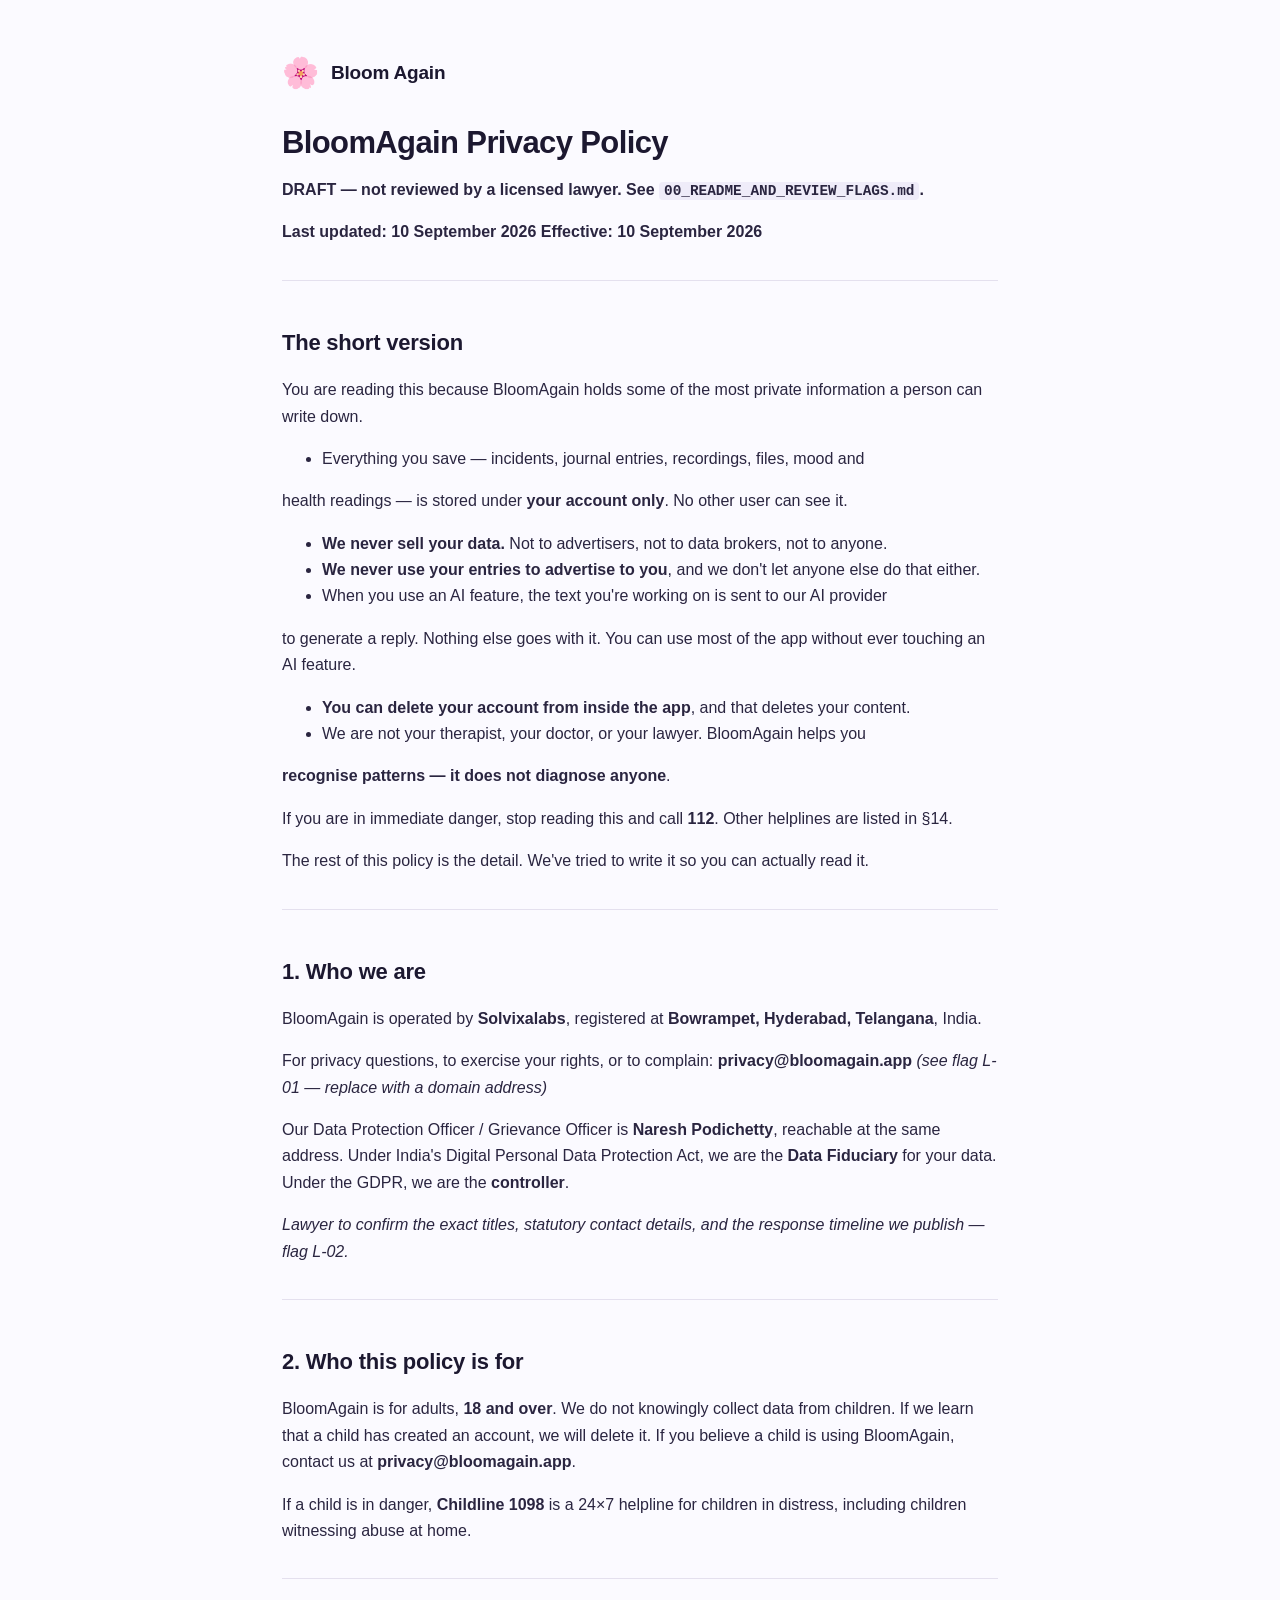
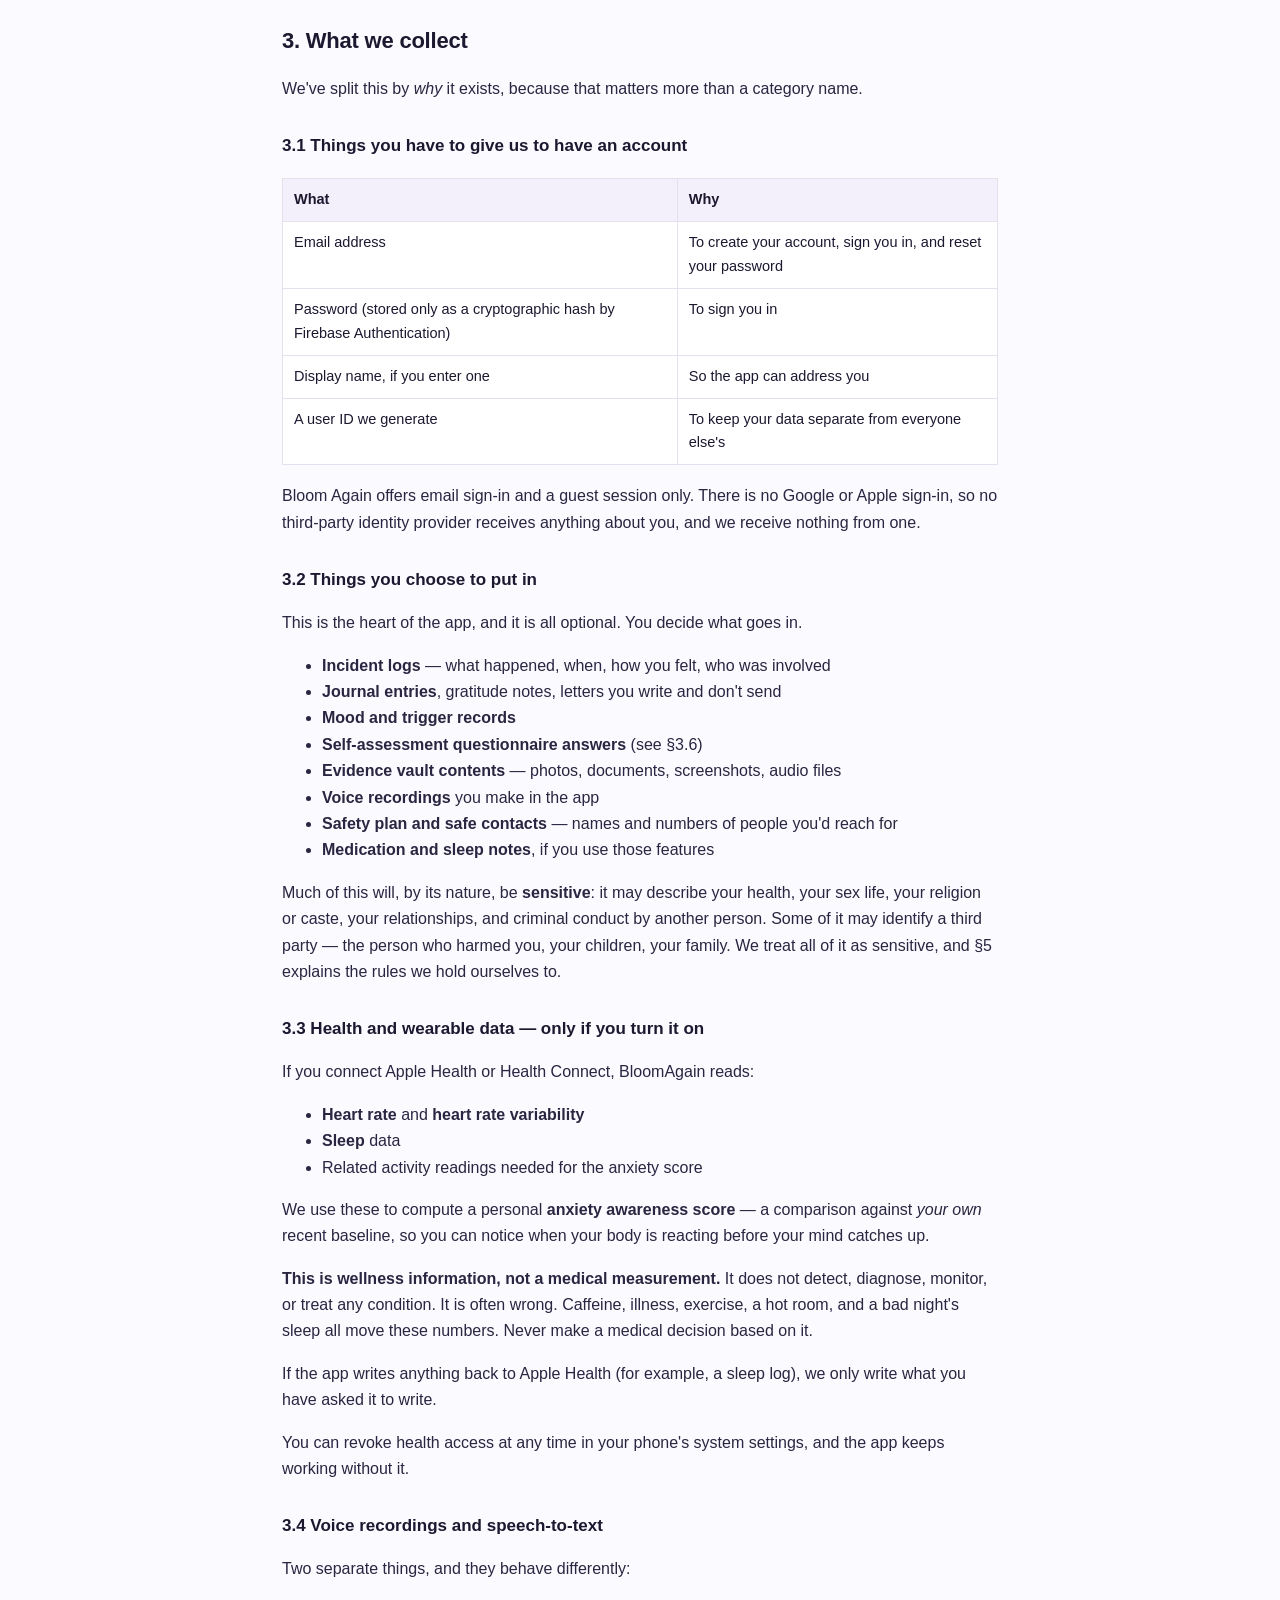
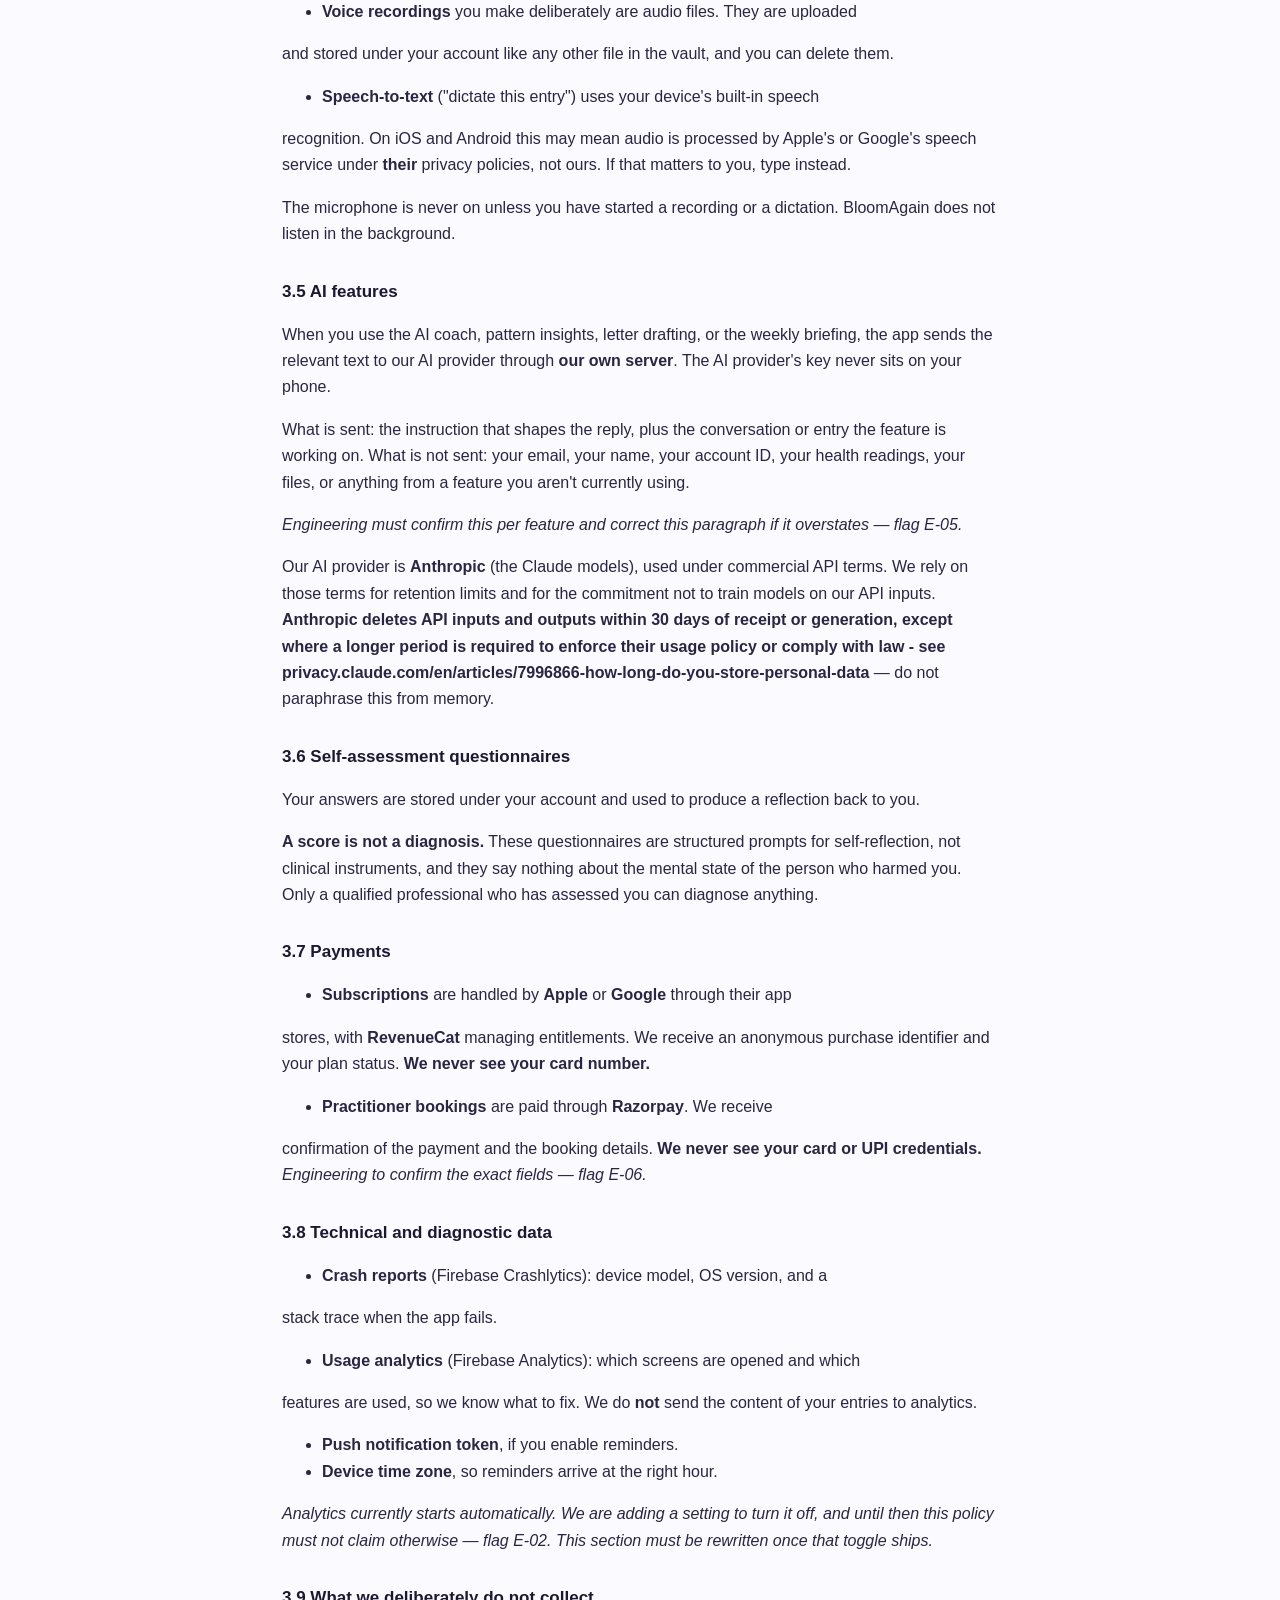
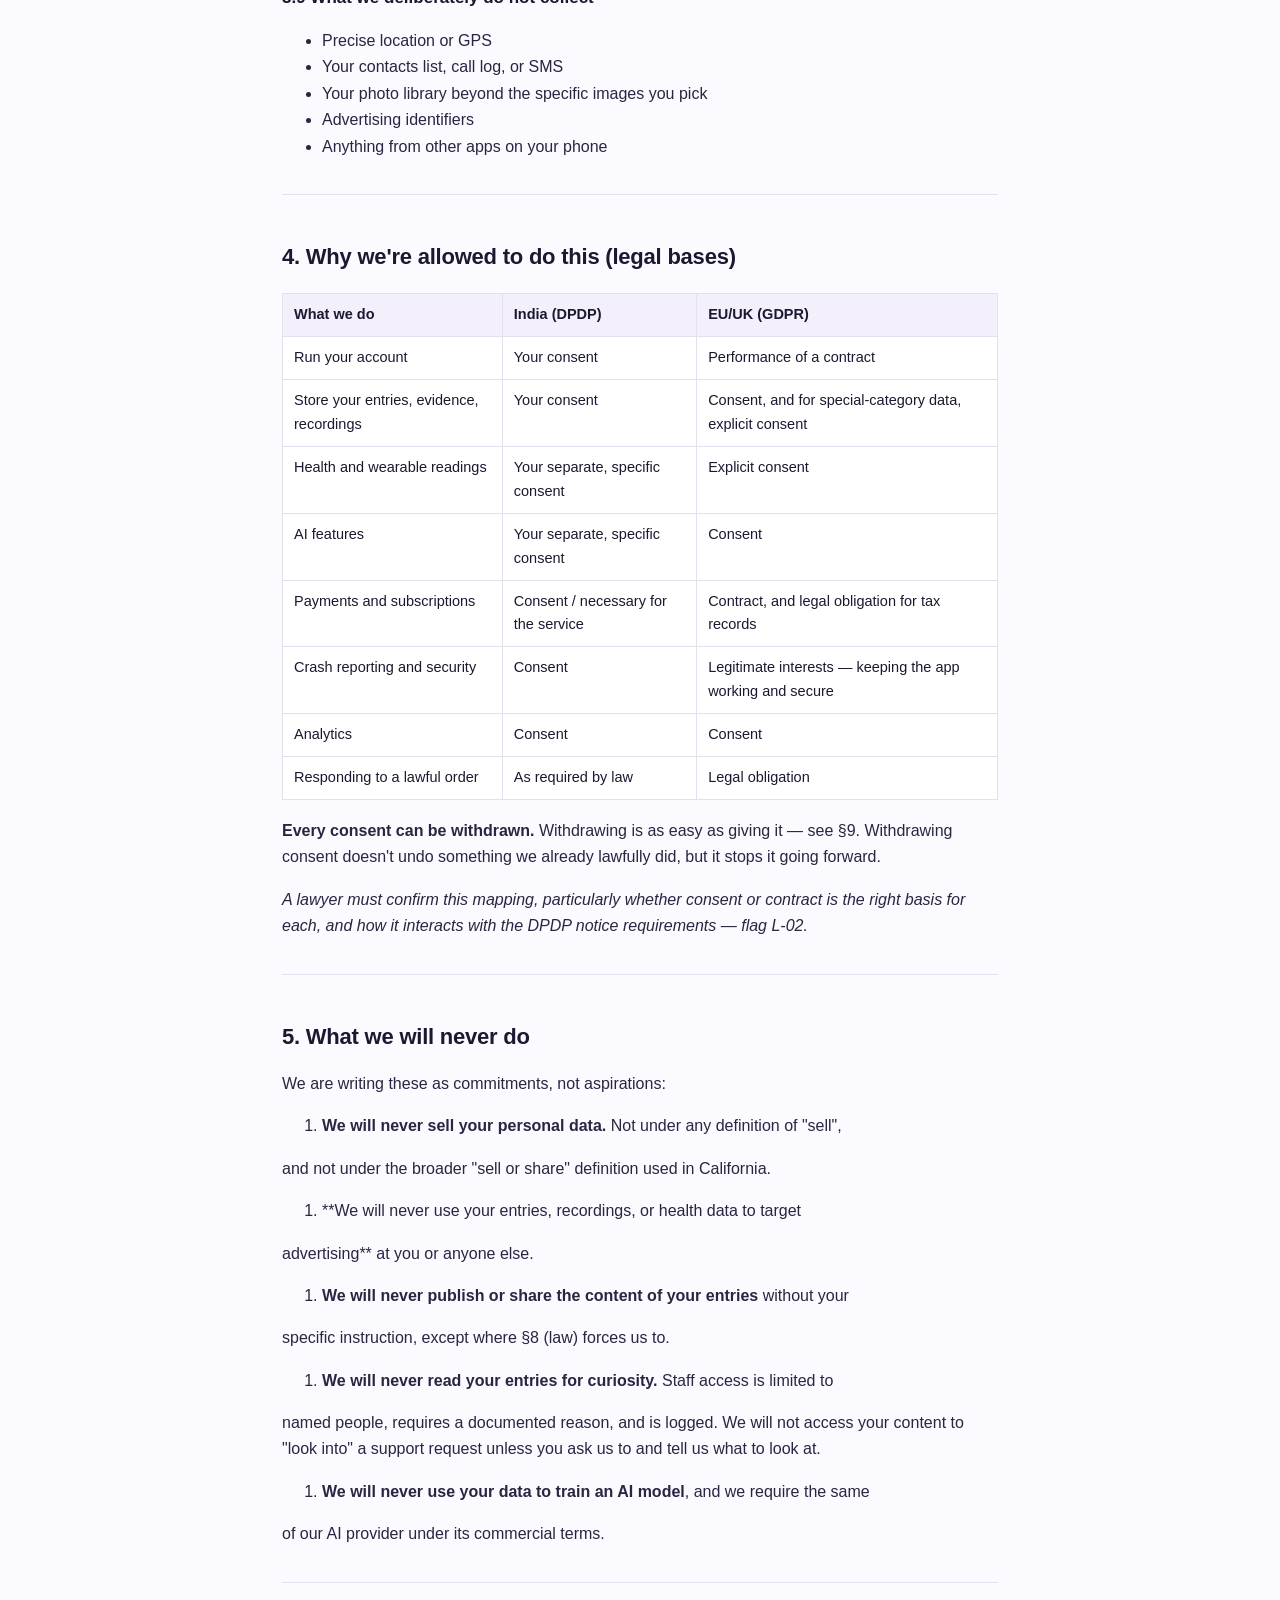
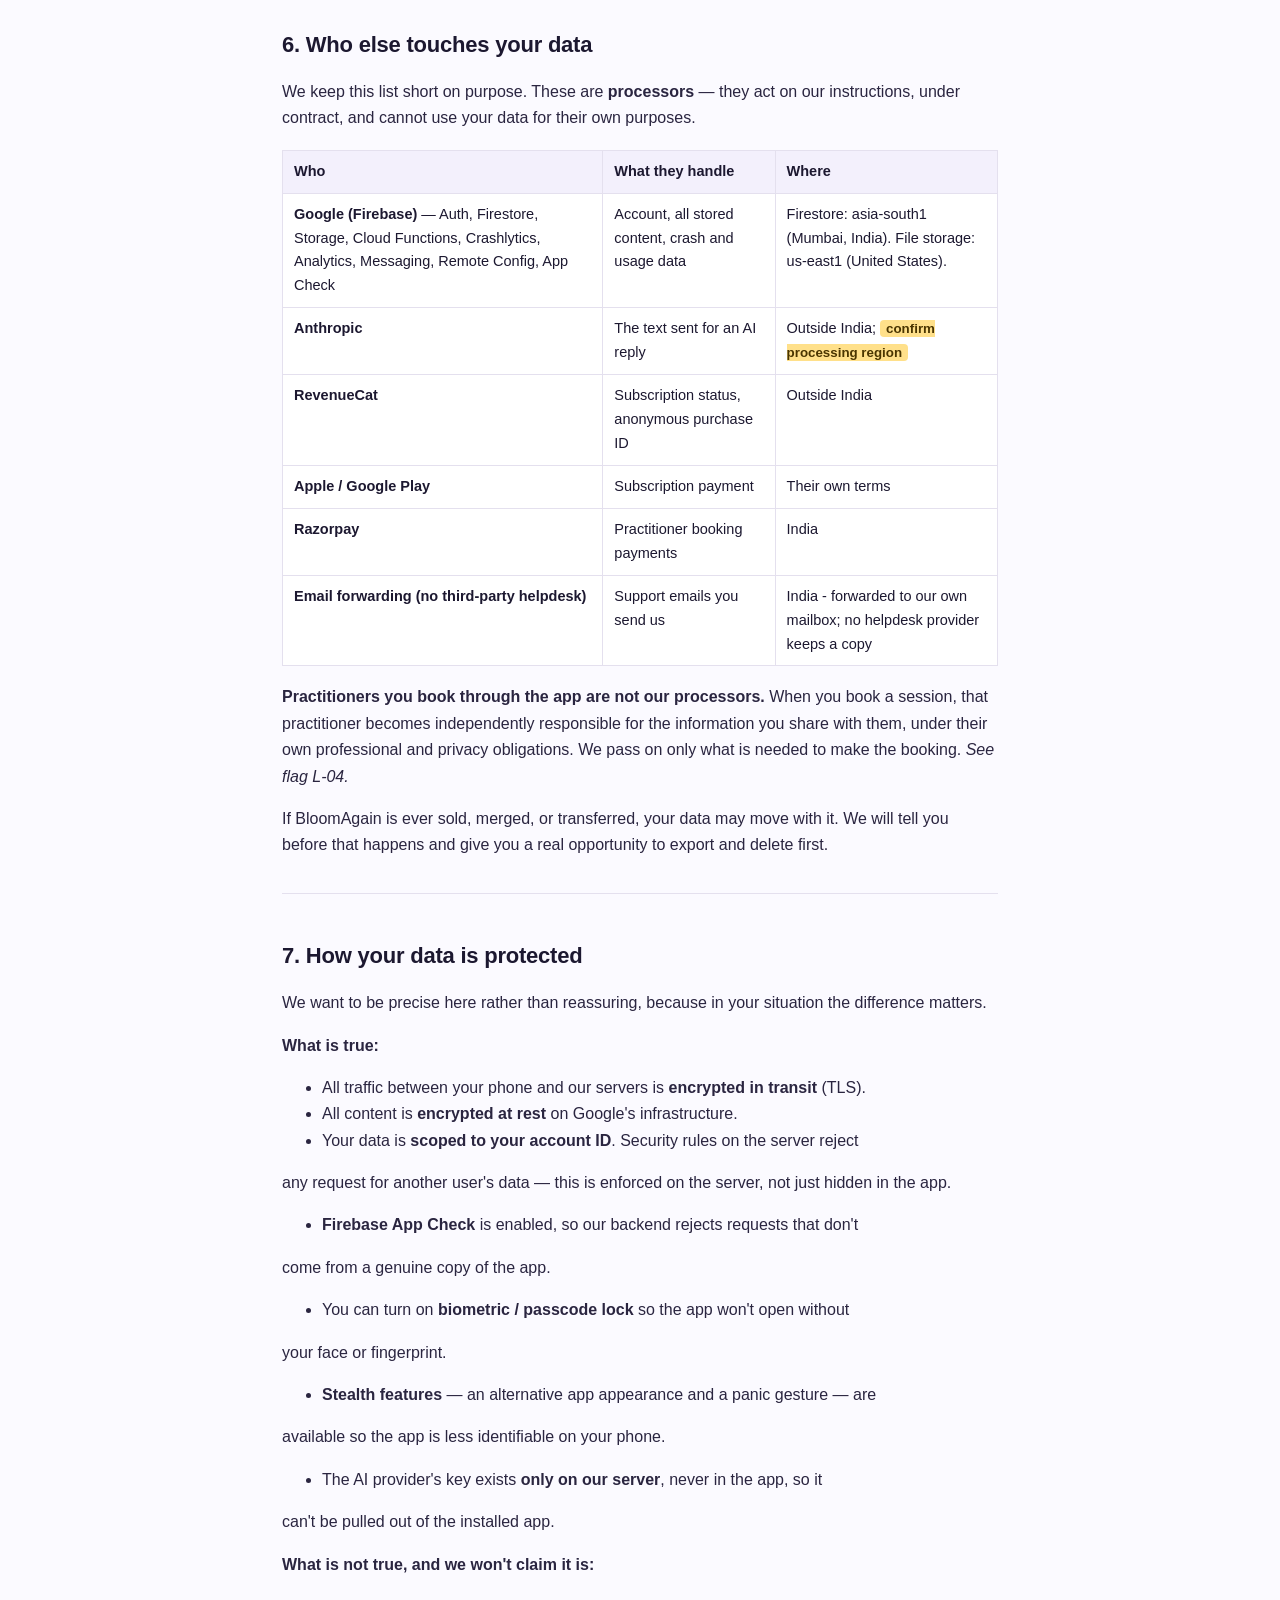
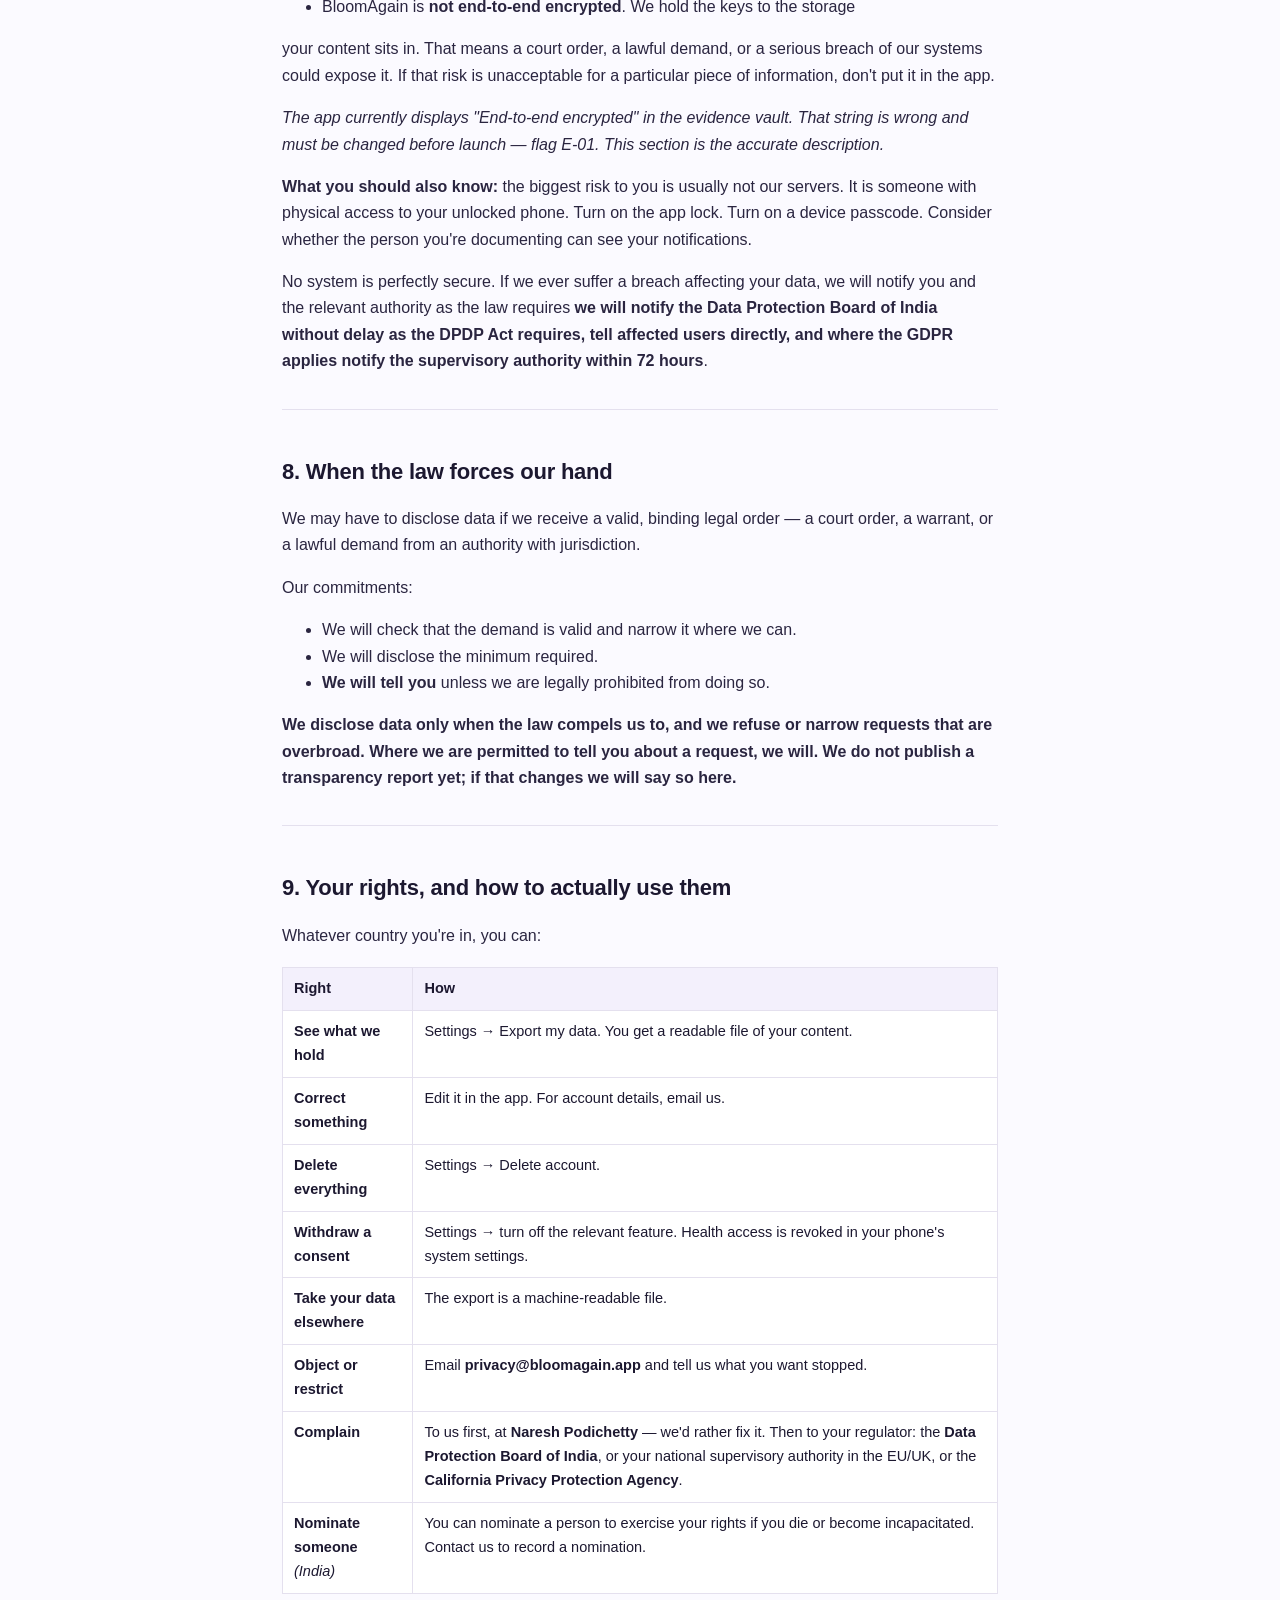
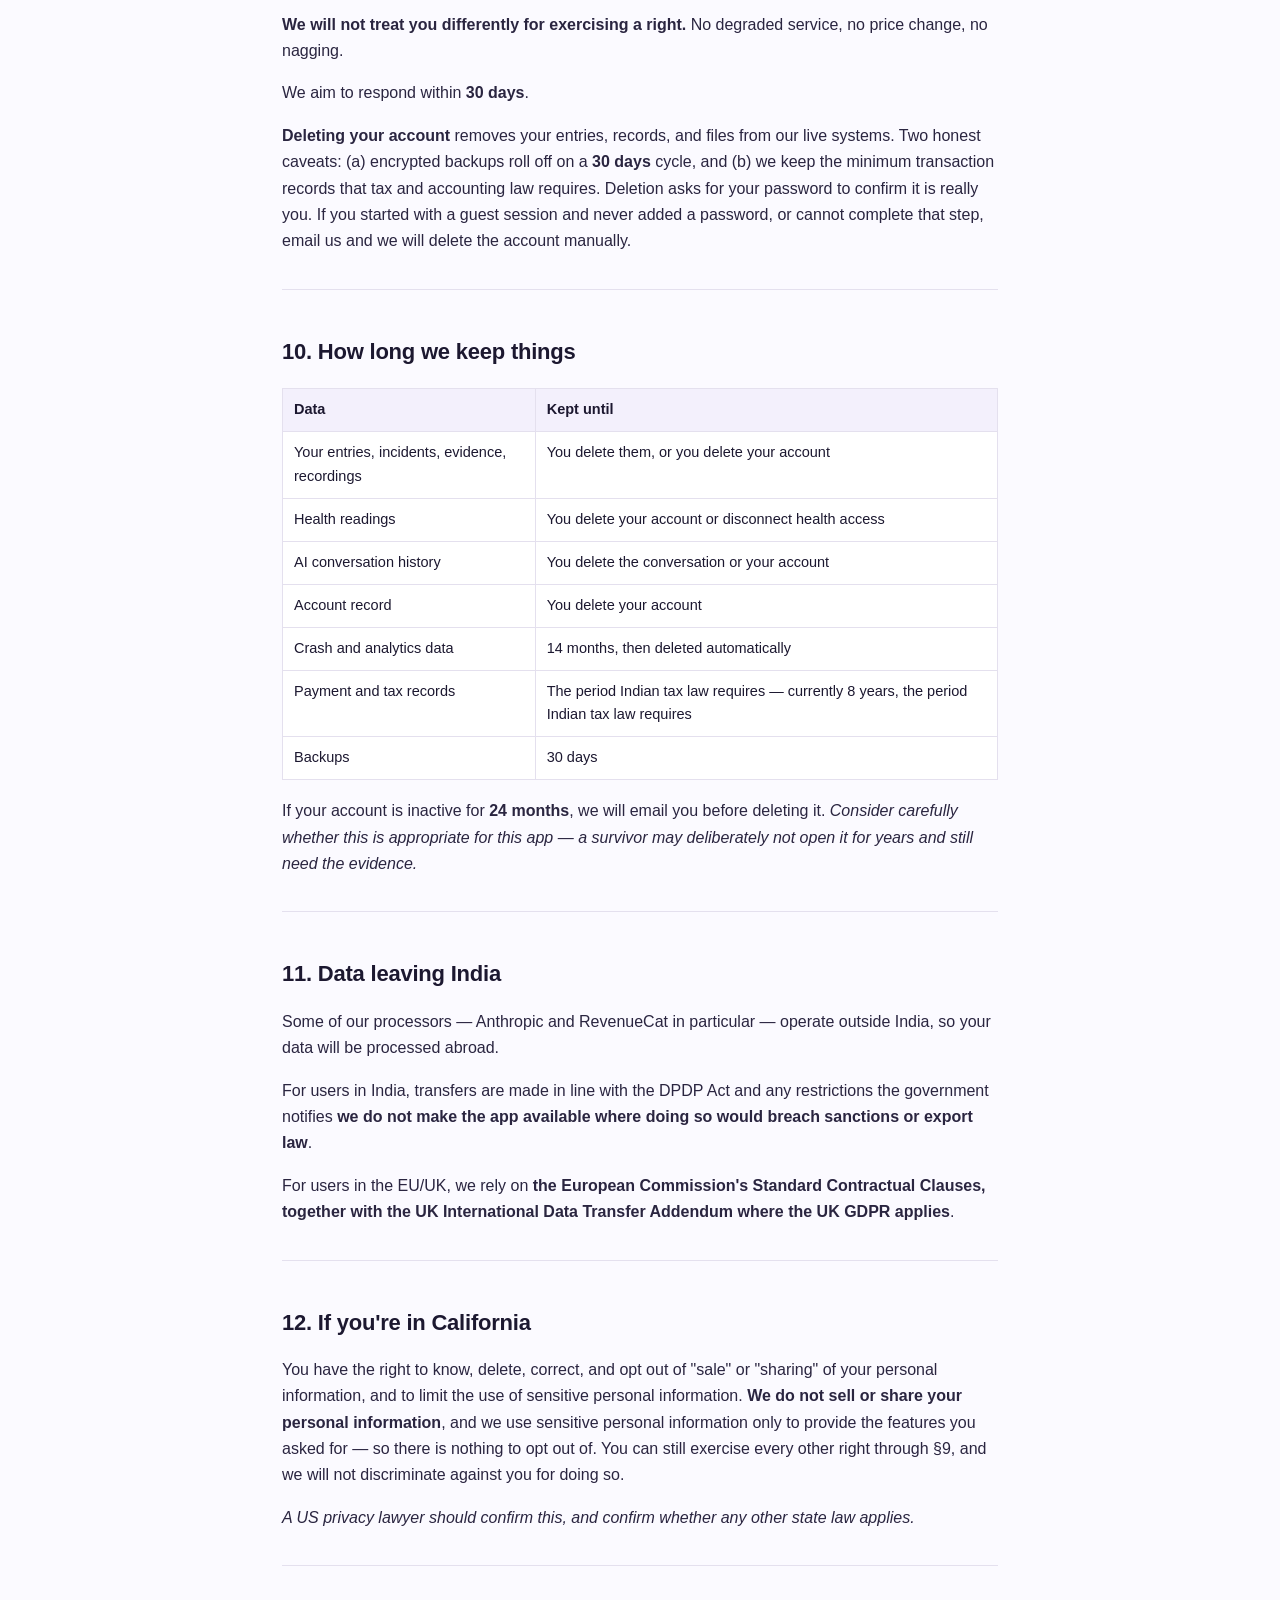
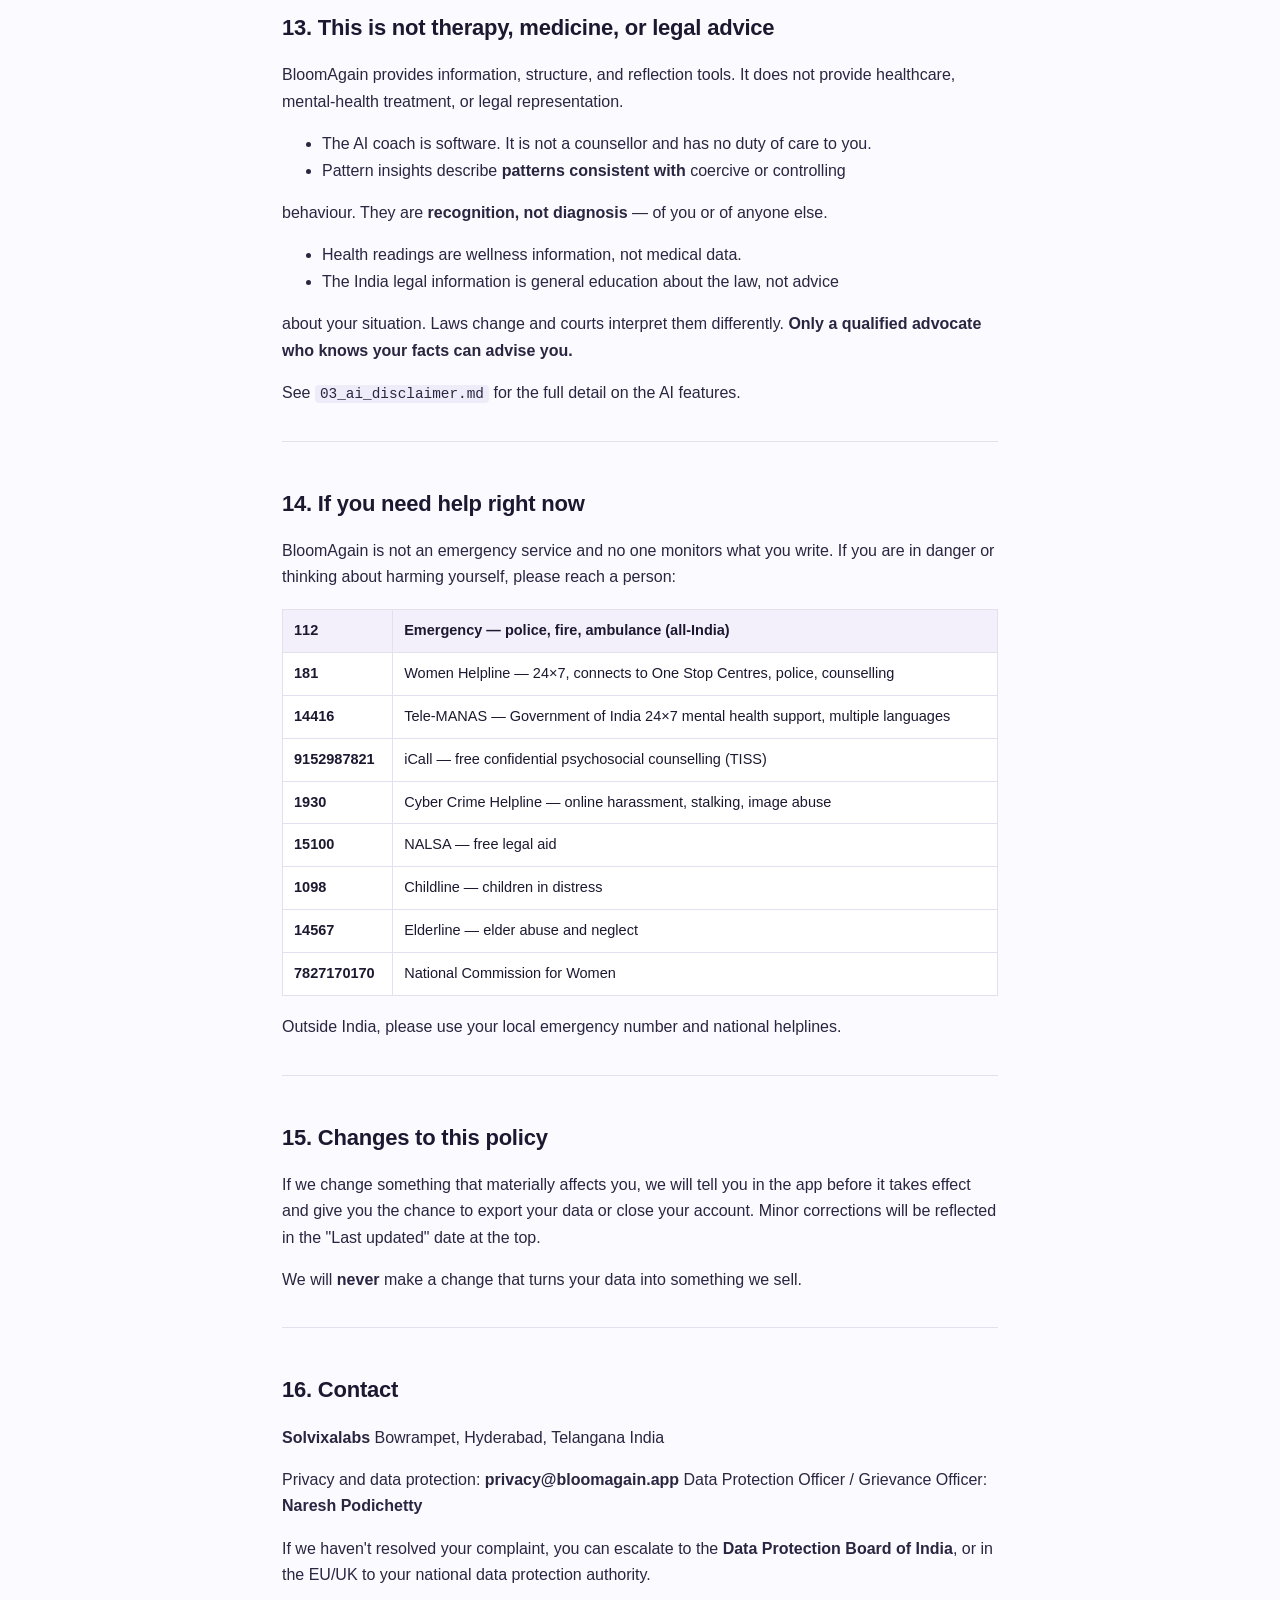
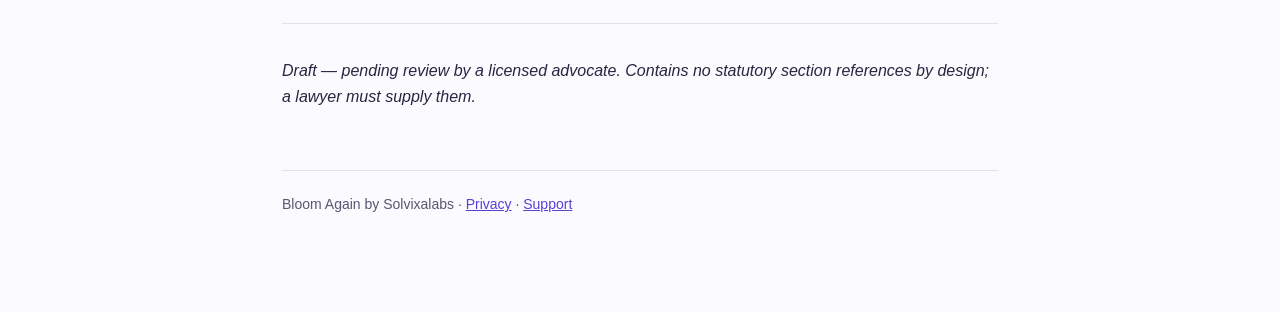
==== commit fdab7401: "Fill the privacy policy blanks" ====
--- a/privacy.html
+++ b/privacy.html
@@ -70,12 +70,12 @@
 <hr>
 <h2>1. Who we are</h2>
 <p>BloomAgain is operated by <strong>Solvixalabs</strong>, registered at <strong>Bowrampet, Hyderabad, Telangana</strong>, India.</p>
-<p>For privacy questions, to exercise your rights, or to complain: <strong><span class="todo" title="Answer before publishing">nareshpodi@hotmail.com</span></strong> <em>(see flag L-01 — replace with a domain address)</em></p>
-<p>Our Data Protection Officer / Grievance Officer is <strong><span class="todo" title="Answer before publishing">DPO</span></strong>, reachable at the same address. Under India&#x27;s Digital Personal Data Protection Act, we are the <strong>Data Fiduciary</strong> for your data. Under the GDPR, we are the <strong>controller</strong>.</p>
+<p>For privacy questions, to exercise your rights, or to complain: <strong>privacy@bloomagain.app</strong> <em>(see flag L-01 — replace with a domain address)</em></p>
+<p>Our Data Protection Officer / Grievance Officer is <strong>Naresh Podichetty</strong>, reachable at the same address. Under India&#x27;s Digital Personal Data Protection Act, we are the <strong>Data Fiduciary</strong> for your data. Under the GDPR, we are the <strong>controller</strong>.</p>
 <p><em>Lawyer to confirm the exact titles, statutory contact details, and the response timeline we publish — flag L-02.</em></p>
 <hr>
 <h2>2. Who this policy is for</h2>
-<p>BloomAgain is for adults, <strong>18 and over</strong>. We do not knowingly collect data from children. If we learn that a child has created an account, we will delete it. If you believe a child is using BloomAgain, contact us at <strong><span class="todo" title="Answer before publishing">nareshpodi@hotmail.com</span></strong>.</p>
+<p>BloomAgain is for adults, <strong>18 and over</strong>. We do not knowingly collect data from children. If we learn that a child has created an account, we will delete it. If you believe a child is using BloomAgain, contact us at <strong>privacy@bloomagain.app</strong>.</p>
 <p>If a child is in danger, <strong>Childline 1098</strong> is a 24×7 helpline for children in distress, including children witnessing abuse at home.</p>
 <hr>
 <h2>3. What we collect</h2>
@@ -128,7 +128,7 @@
 <p>When you use the AI coach, pattern insights, letter drafting, or the weekly briefing, the app sends the relevant text to our AI provider through <strong>our own server</strong>. The AI provider&#x27;s key never sits on your phone.</p>
 <p>What is sent: the instruction that shapes the reply, plus the conversation or entry the feature is working on. What is not sent: your email, your name, your account ID, your health readings, your files, or anything from a feature you aren&#x27;t currently using.</p>
 <p><em>Engineering must confirm this per feature and correct this paragraph if it overstates — flag E-05.</em></p>
-<p>Our AI provider is <strong>Anthropic</strong> (the Claude models), used under commercial API terms. We rely on those terms for retention limits and for the commitment not to train models on our API inputs. <strong><span class="todo" title="Answer before publishing">link to the exact provider terms and the retention period stated there</span></strong> — do not paraphrase this from memory.</p>
+<p>Our AI provider is <strong>Anthropic</strong> (the Claude models), used under commercial API terms. We rely on those terms for retention limits and for the commitment not to train models on our API inputs. <strong>Anthropic deletes API inputs and outputs within 30 days of receipt or generation, except where a longer period is required to enforce their usage policy or comply with law - see privacy.claude.com/en/articles/7996866-how-long-do-you-store-personal-data</strong> — do not paraphrase this from memory.</p>
 <h3>3.6 Self-assessment questionnaires</h3>
 <p>Your answers are stored under your account and used to produce a reflection back to you.</p>
 <p><strong>A score is not a diagnosis.</strong> These questionnaires are structured prompts for self-reflection, not clinical instruments, and they say nothing about the mental state of the person who harmed you. Only a qualified professional who has assessed you can diagnose anything.</p>
@@ -211,7 +211,7 @@
 <tr><td><strong>RevenueCat</strong></td><td>Subscription status, anonymous purchase ID</td><td>Outside India</td></tr>
 <tr><td><strong>Apple / Google Play</strong></td><td>Subscription payment</td><td>Their own terms</td></tr>
 <tr><td><strong>Razorpay</strong></td><td>Practitioner booking payments</td><td>India</td></tr>
-<tr><td><strong><span class="todo" title="Answer before publishing">any email/support provider</span></strong></td><td>Support emails you send us</td><td><span class="todo" title="Answer before publishing"></span></td></tr>
+<tr><td><strong>Email forwarding (no third-party helpdesk)</strong></td><td>Support emails you send us</td><td>India - forwarded to our own mailbox; no helpdesk provider keeps a copy</td></tr>
 </tbody></table></div>
 <p><strong>Practitioners you book through the app are not our processors.</strong> When you book a session, that practitioner becomes independently responsible for the information you share with them, under their own professional and privacy obligations. We pass on only what is needed to make the booking. <em>See flag L-04.</em></p>
 <p>If BloomAgain is ever sold, merged, or transferred, your data may move with it. We will tell you before that happens and give you a real opportunity to export and delete first.</p>
@@ -248,7 +248,7 @@
 <p>your content sits in. That means a court order, a lawful demand, or a serious breach of our systems could expose it. If that risk is unacceptable for a particular piece of information, don&#x27;t put it in the app.</p>
 <p><em>The app currently displays &quot;End-to-end encrypted&quot; in the evidence vault. That string is wrong and must be changed before launch — flag E-01. This section is the accurate description.</em></p>
 <p><strong>What you should also know:</strong> the biggest risk to you is usually not our servers. It is someone with physical access to your unlocked phone. Turn on the app lock. Turn on a device passcode. Consider whether the person you&#x27;re documenting can see your notifications.</p>
-<p>No system is perfectly secure. If we ever suffer a breach affecting your data, we will notify you and the relevant authority as the law requires <strong><span class="todo" title="Answer before publishing">notification timelines confirmed by counsel</span></strong>.</p>
+<p>No system is perfectly secure. If we ever suffer a breach affecting your data, we will notify you and the relevant authority as the law requires <strong>we will notify the Data Protection Board of India without delay as the DPDP Act requires, tell affected users directly, and where the GDPR applies notify the supervisory authority within 72 hours</strong>.</p>
 <hr>
 <h2>8. When the law forces our hand</h2>
 <p>We may have to disclose data if we receive a valid, binding legal order — a court order, a warrant, or a lawful demand from an authority with jurisdiction.</p>
@@ -258,7 +258,7 @@
 <li>We will disclose the minimum required.</li>
 <li><strong>We will tell you</strong> unless we are legally prohibited from doing so.</li>
 </ul>
-<p><strong><span class="todo" title="Answer before publishing">complete this section with counsel — flag L-09. Decide and state the policy on child-safety disclosures, on requests from foreign authorities, and on whether a transparency report will be published.</span></strong></p>
+<p><strong>We disclose data only when the law compels us to, and we refuse or narrow requests that are overbroad. Where we are permitted to tell you about a request, we will. We do not publish a transparency report yet; if that changes we will say so here.</strong></p>
 <hr>
 <h2>9. Your rights, and how to actually use them</h2>
 <p>Whatever country you&#x27;re in, you can:</p>
@@ -269,13 +269,13 @@
 <tr><td><strong>Delete everything</strong></td><td>Settings → Delete account.</td></tr>
 <tr><td><strong>Withdraw a consent</strong></td><td>Settings → turn off the relevant feature. Health access is revoked in your phone&#x27;s system settings.</td></tr>
 <tr><td><strong>Take your data elsewhere</strong></td><td>The export is a machine-readable file.</td></tr>
-<tr><td><strong>Object or restrict</strong></td><td>Email <strong><span class="todo" title="Answer before publishing">nareshpodi@hotmail.com</span></strong> and tell us what you want stopped.</td></tr>
-<tr><td><strong>Complain</strong></td><td>To us first, at <strong><span class="todo" title="Answer before publishing">DPO</span></strong> — we&#x27;d rather fix it. Then to your regulator: the <strong>Data Protection Board of India</strong>, or your national supervisory authority in the EU/UK, or the <strong>California Privacy Protection Agency</strong>.</td></tr>
+<tr><td><strong>Object or restrict</strong></td><td>Email <strong>privacy@bloomagain.app</strong> and tell us what you want stopped.</td></tr>
+<tr><td><strong>Complain</strong></td><td>To us first, at <strong>Naresh Podichetty</strong> — we&#x27;d rather fix it. Then to your regulator: the <strong>Data Protection Board of India</strong>, or your national supervisory authority in the EU/UK, or the <strong>California Privacy Protection Agency</strong>.</td></tr>
 <tr><td><strong>Nominate someone</strong> <em>(India)</em></td><td>You can nominate a person to exercise your rights if you die or become incapacitated. Contact us to record a nomination.</td></tr>
 </tbody></table></div>
 <p><strong>We will not treat you differently for exercising a right.</strong> No degraded service, no price change, no nagging.</p>
-<p>We aim to respond within <strong><span class="todo" title="Answer before publishing">response timeline — counsel to set, note that GDPR is one month and DPDP has its own requirement</span></strong>.</p>
-<p><strong>Deleting your account</strong> removes your entries, records, and files from our live systems. Two honest caveats: (a) encrypted backups roll off on a <strong><span class="todo" title="Answer before publishing">backup retention period</span></strong> cycle, and (b) we keep the minimum transaction records that tax and accounting law requires. Deletion asks for your password to confirm it is really you. If you started with a guest session and never added a password, or cannot complete that step, email us and we will delete the account manually.</p>
+<p>We aim to respond within <strong>30 days</strong>.</p>
+<p><strong>Deleting your account</strong> removes your entries, records, and files from our live systems. Two honest caveats: (a) encrypted backups roll off on a <strong>30 days</strong> cycle, and (b) we keep the minimum transaction records that tax and accounting law requires. Deletion asks for your password to confirm it is really you. If you started with a guest session and never added a password, or cannot complete that step, email us and we will delete the account manually.</p>
 <hr>
 <h2>10. How long we keep things</h2>
 <div class="tablewrap"><table>
@@ -284,16 +284,16 @@
 <tr><td>Health readings</td><td>You delete your account or disconnect health access</td></tr>
 <tr><td>AI conversation history</td><td>You delete the conversation or your account</td></tr>
 <tr><td>Account record</td><td>You delete your account</td></tr>
-<tr><td>Crash and analytics data</td><td><span class="todo" title="Answer before publishing">confirm the Firebase retention setting actually configured</span></td></tr>
-<tr><td>Payment and tax records</td><td>The period Indian tax law requires — <span class="todo" title="Answer before publishing">confirm with an accountant</span></td></tr>
-<tr><td>Backups</td><td><span class="todo" title="Answer before publishing">backup retention period</span></td></tr>
-</tbody></table></div>
-<p>If your account is inactive for <strong><span class="todo" title="Answer before publishing">inactivity period, e.g. 24 months</span></strong>, we will email you before deleting it. <em>Consider carefully whether this is appropriate for this app — a survivor may deliberately not open it for years and still need the evidence.</em></p>
+<tr><td>Crash and analytics data</td><td>14 months, then deleted automatically</td></tr>
+<tr><td>Payment and tax records</td><td>The period Indian tax law requires — currently 8 years, the period Indian tax law requires</td></tr>
+<tr><td>Backups</td><td>30 days</td></tr>
+</tbody></table></div>
+<p>If your account is inactive for <strong>24 months</strong>, we will email you before deleting it. <em>Consider carefully whether this is appropriate for this app — a survivor may deliberately not open it for years and still need the evidence.</em></p>
 <hr>
 <h2>11. Data leaving India</h2>
 <p>Some of our processors — Anthropic and RevenueCat in particular — operate outside India, so your data will be processed abroad.</p>
-<p>For users in India, transfers are made in line with the DPDP Act and any restrictions the government notifies <strong><span class="todo" title="Answer before publishing">counsel to confirm the current position on restricted countries</span></strong>.</p>
-<p>For users in the EU/UK, we rely on <strong><span class="todo" title="Answer before publishing">Standard Contractual Clauses / UK IDTA / adequacy — counsel to confirm which, per processor</span></strong>.</p>
+<p>For users in India, transfers are made in line with the DPDP Act and any restrictions the government notifies <strong>we do not make the app available where doing so would breach sanctions or export law</strong>.</p>
+<p>For users in the EU/UK, we rely on <strong>the European Commission&#x27;s Standard Contractual Clauses, together with the UK International Data Transfer Addendum where the UK GDPR applies</strong>.</p>
 <hr>
 <h2>12. If you&#x27;re in California</h2>
 <p>You have the right to know, delete, correct, and opt out of &quot;sale&quot; or &quot;sharing&quot; of your personal information, and to limit the use of sensitive personal information. <strong>We do not sell or share your personal information</strong>, and we use sensitive personal information only to provide the features you asked for — so there is nothing to opt out of. You can still exercise every other right through §9, and we will not discriminate against you for doing so.</p>
@@ -334,7 +334,7 @@
 <hr>
 <h2>16. Contact</h2>
 <p><strong>Solvixalabs</strong> Bowrampet, Hyderabad, Telangana India</p>
-<p>Privacy and data protection: <strong><span class="todo" title="Answer before publishing">nareshpodi@hotmail.com</span></strong> Data Protection Officer / Grievance Officer: <strong><span class="todo" title="Answer before publishing">DPO</span></strong></p>
+<p>Privacy and data protection: <strong>privacy@bloomagain.app</strong> Data Protection Officer / Grievance Officer: <strong>Naresh Podichetty</strong></p>
 <p>If we haven&#x27;t resolved your complaint, you can escalate to the <strong>Data Protection Board of India</strong>, or in the EU/UK to your national data protection authority.</p>
 <hr>
 <p><em>Draft — pending review by a licensed advocate. Contains no statutory section references by design; a lawyer must supply them.</em></p>
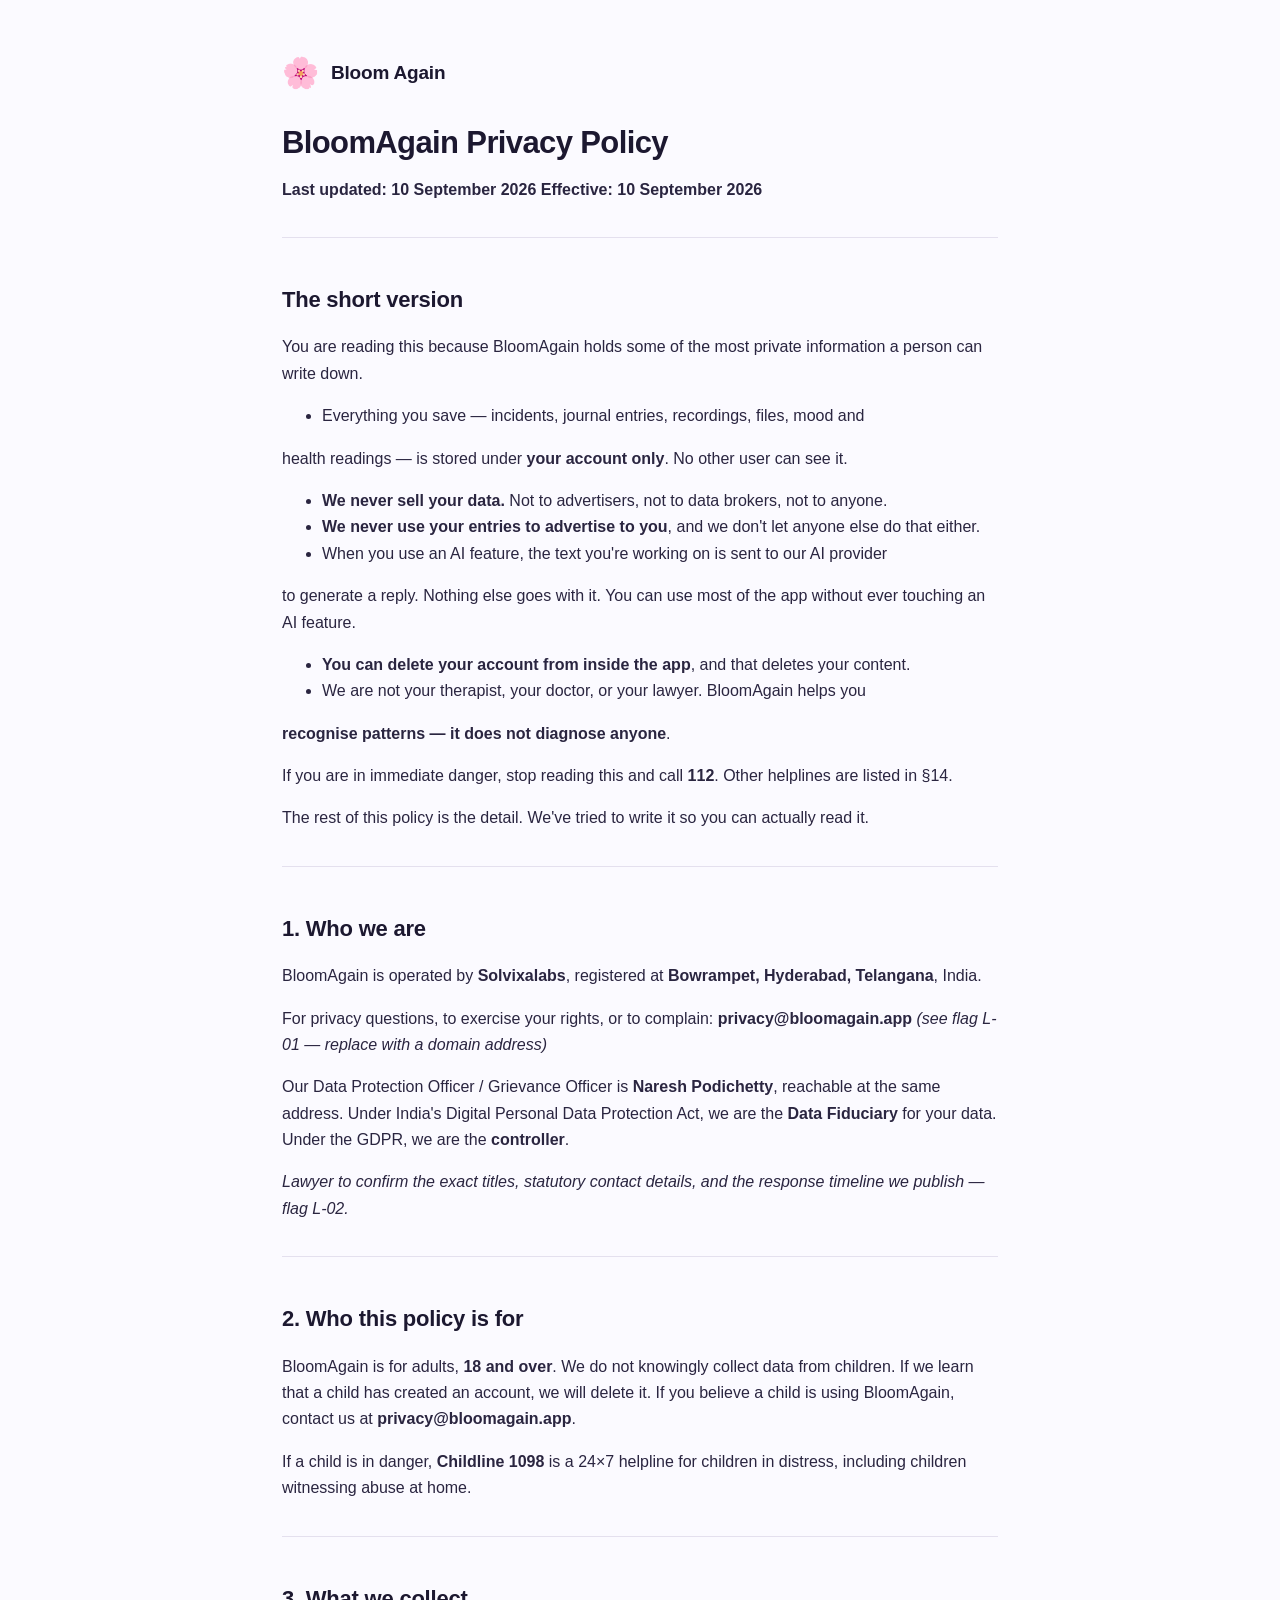
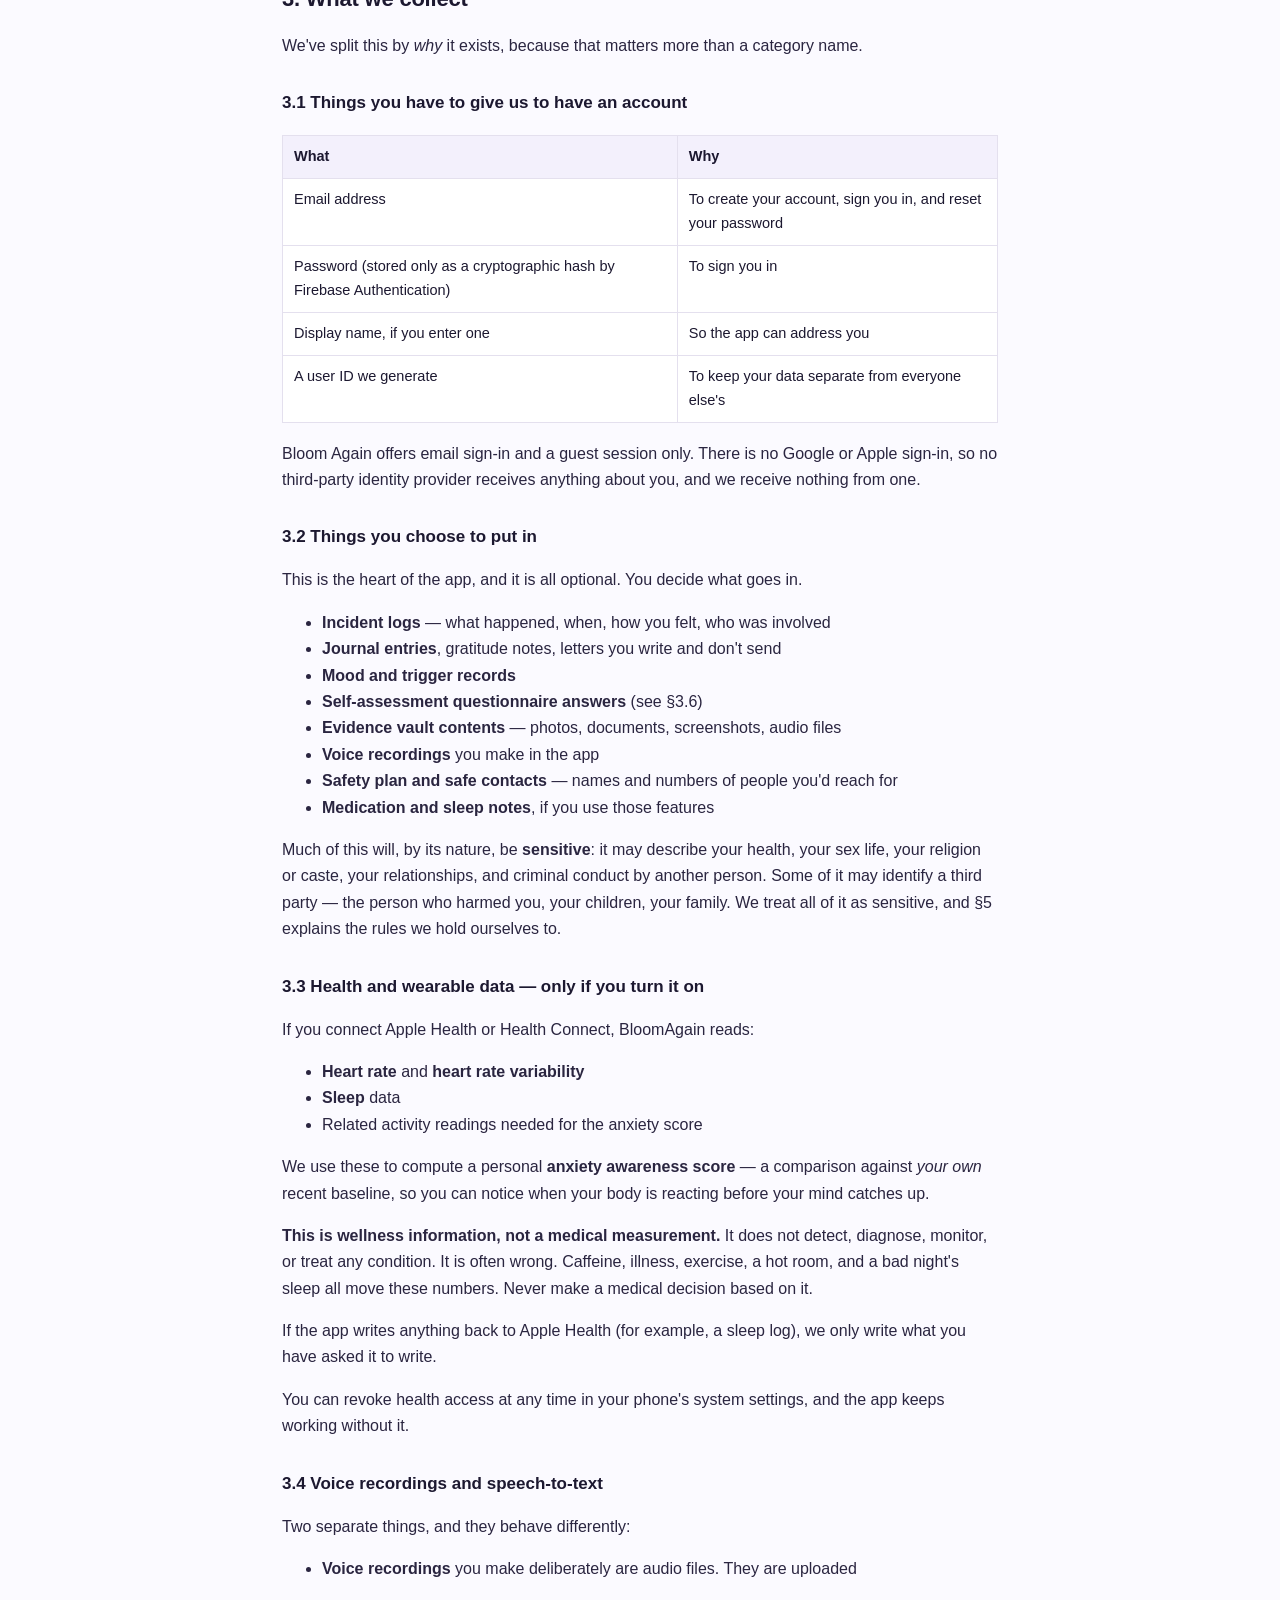
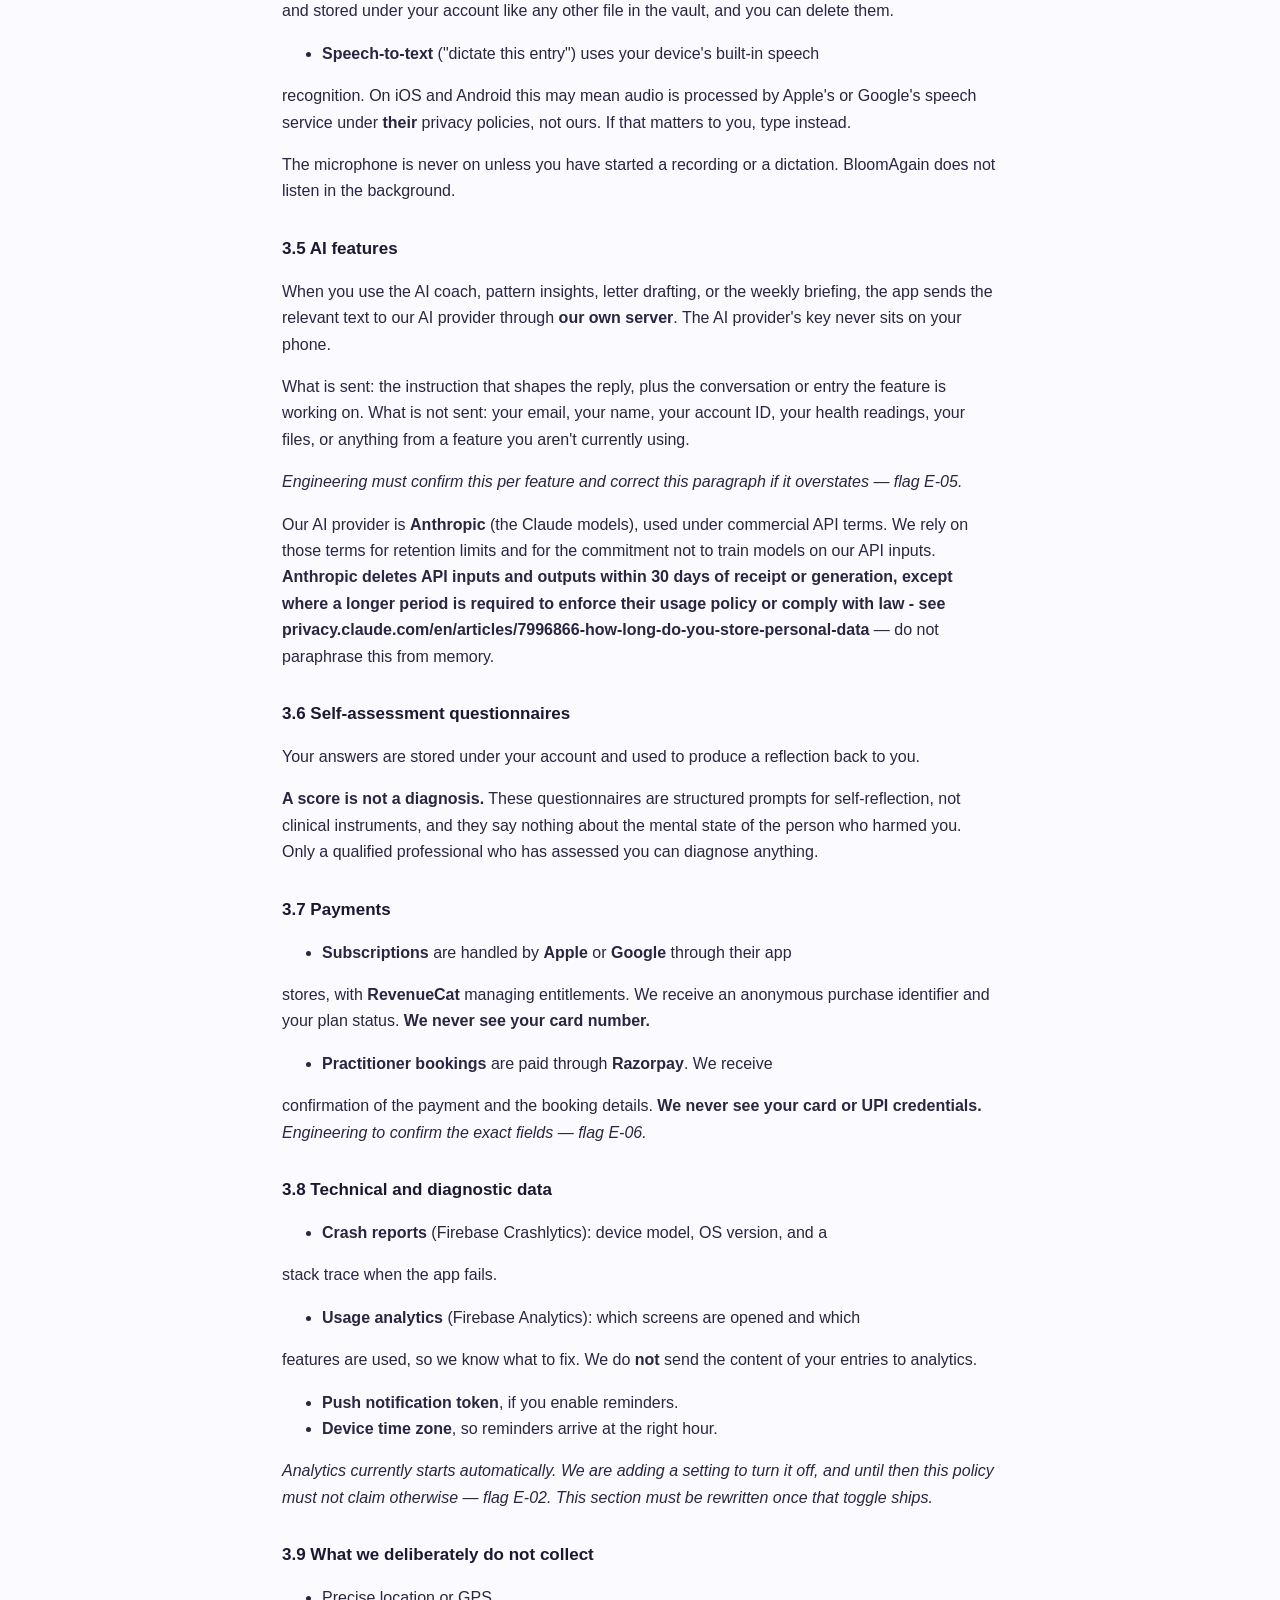
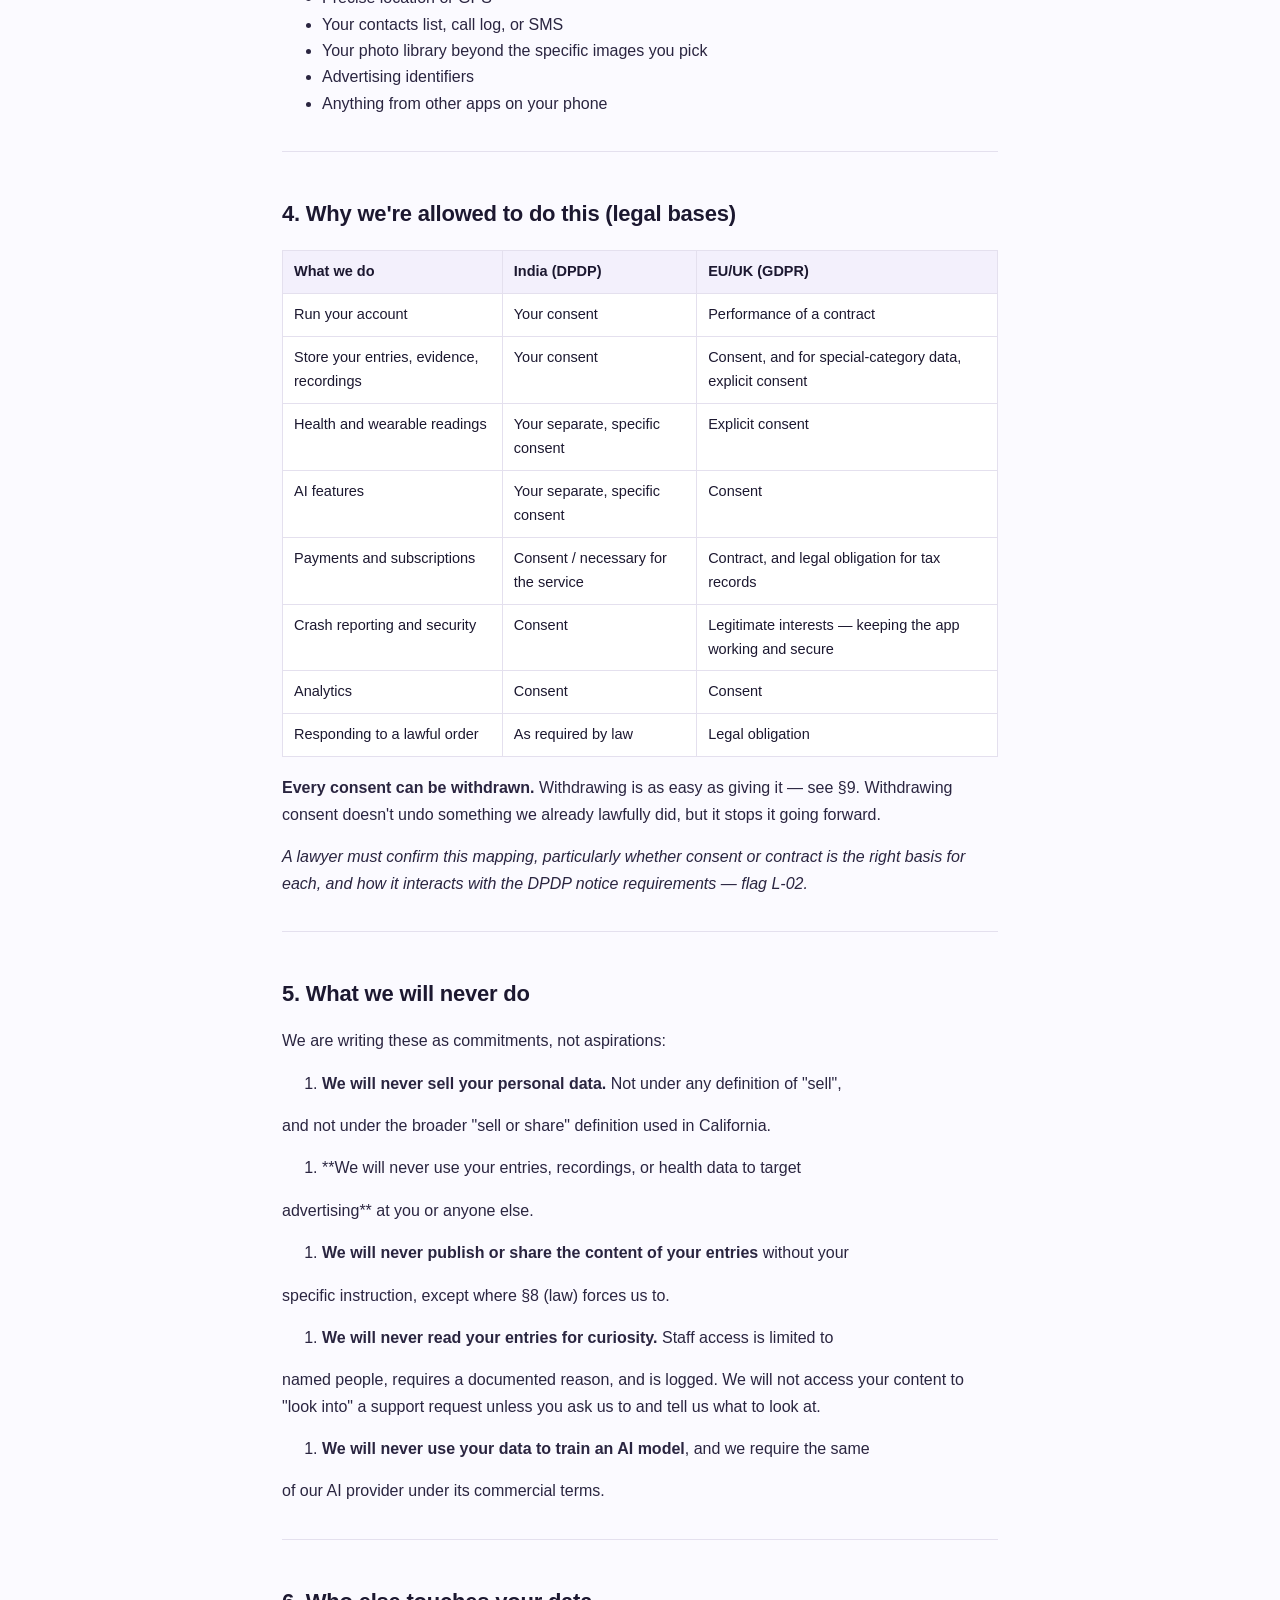
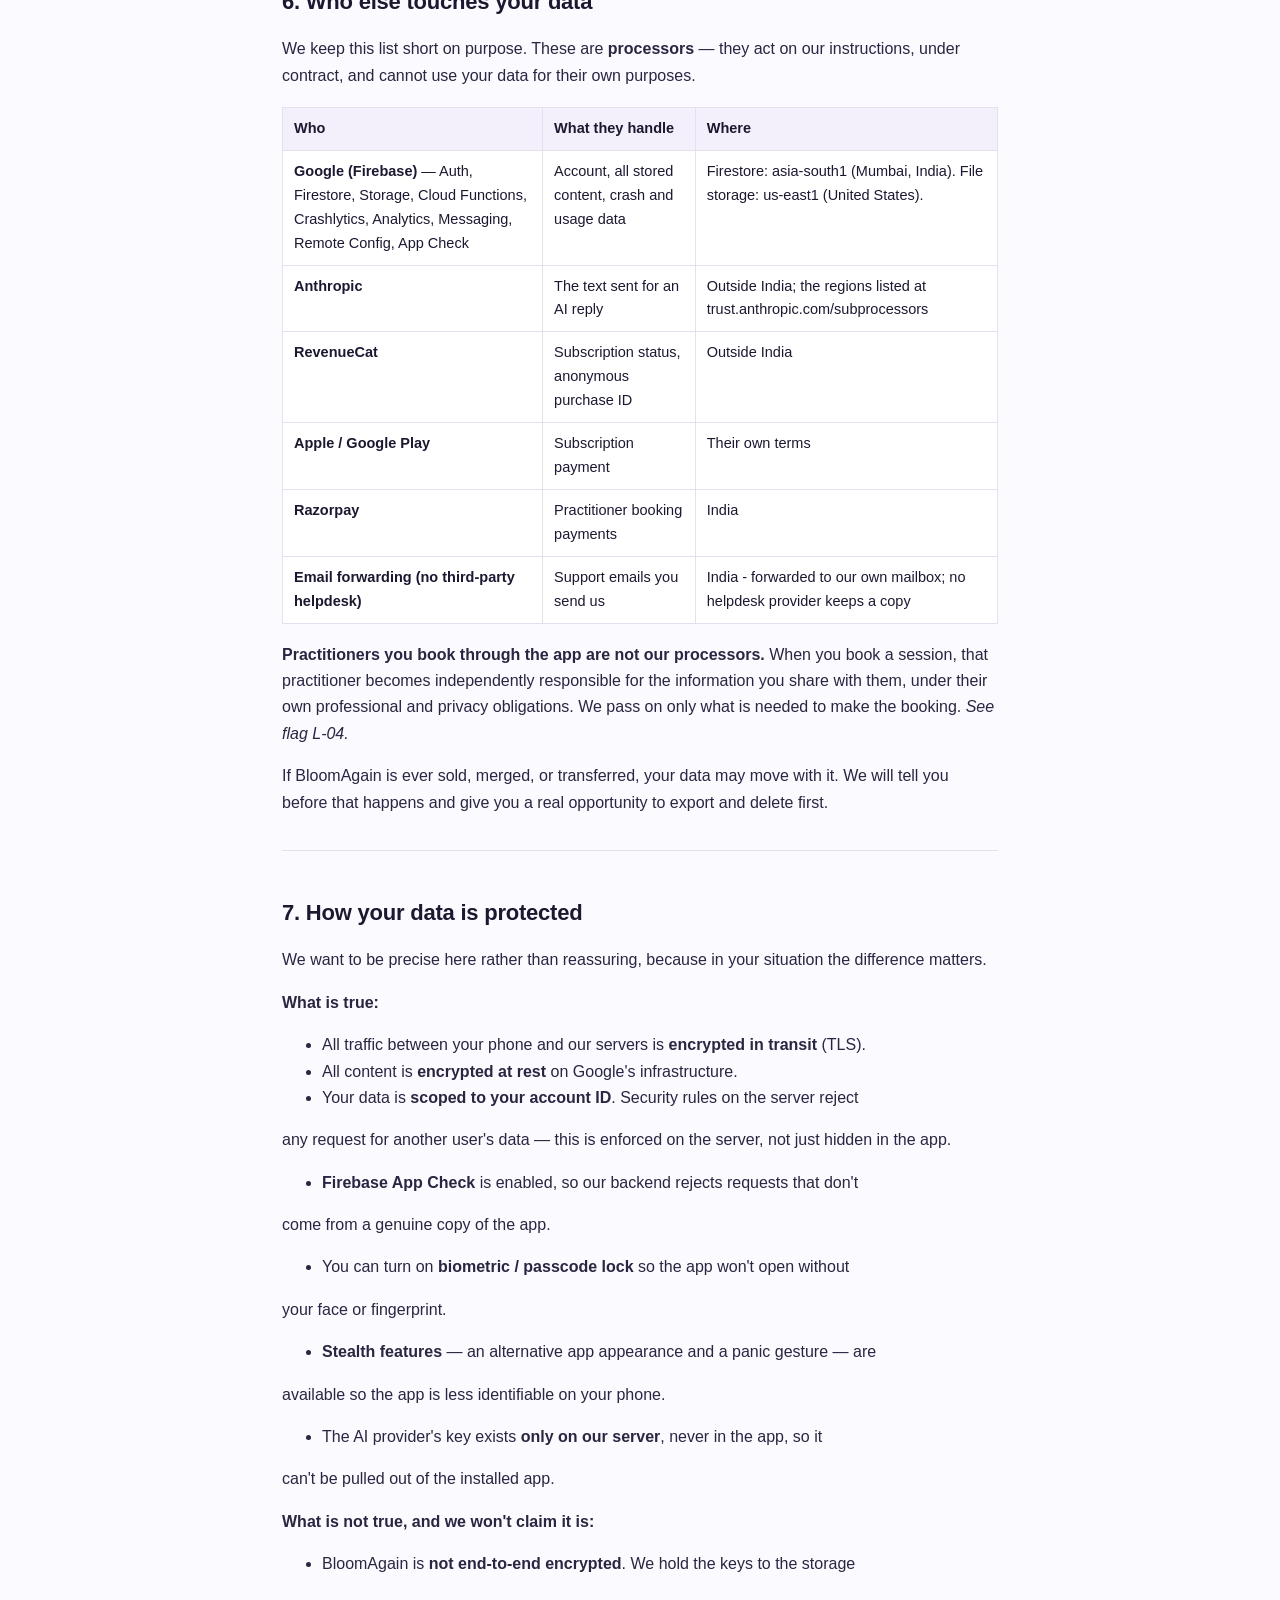
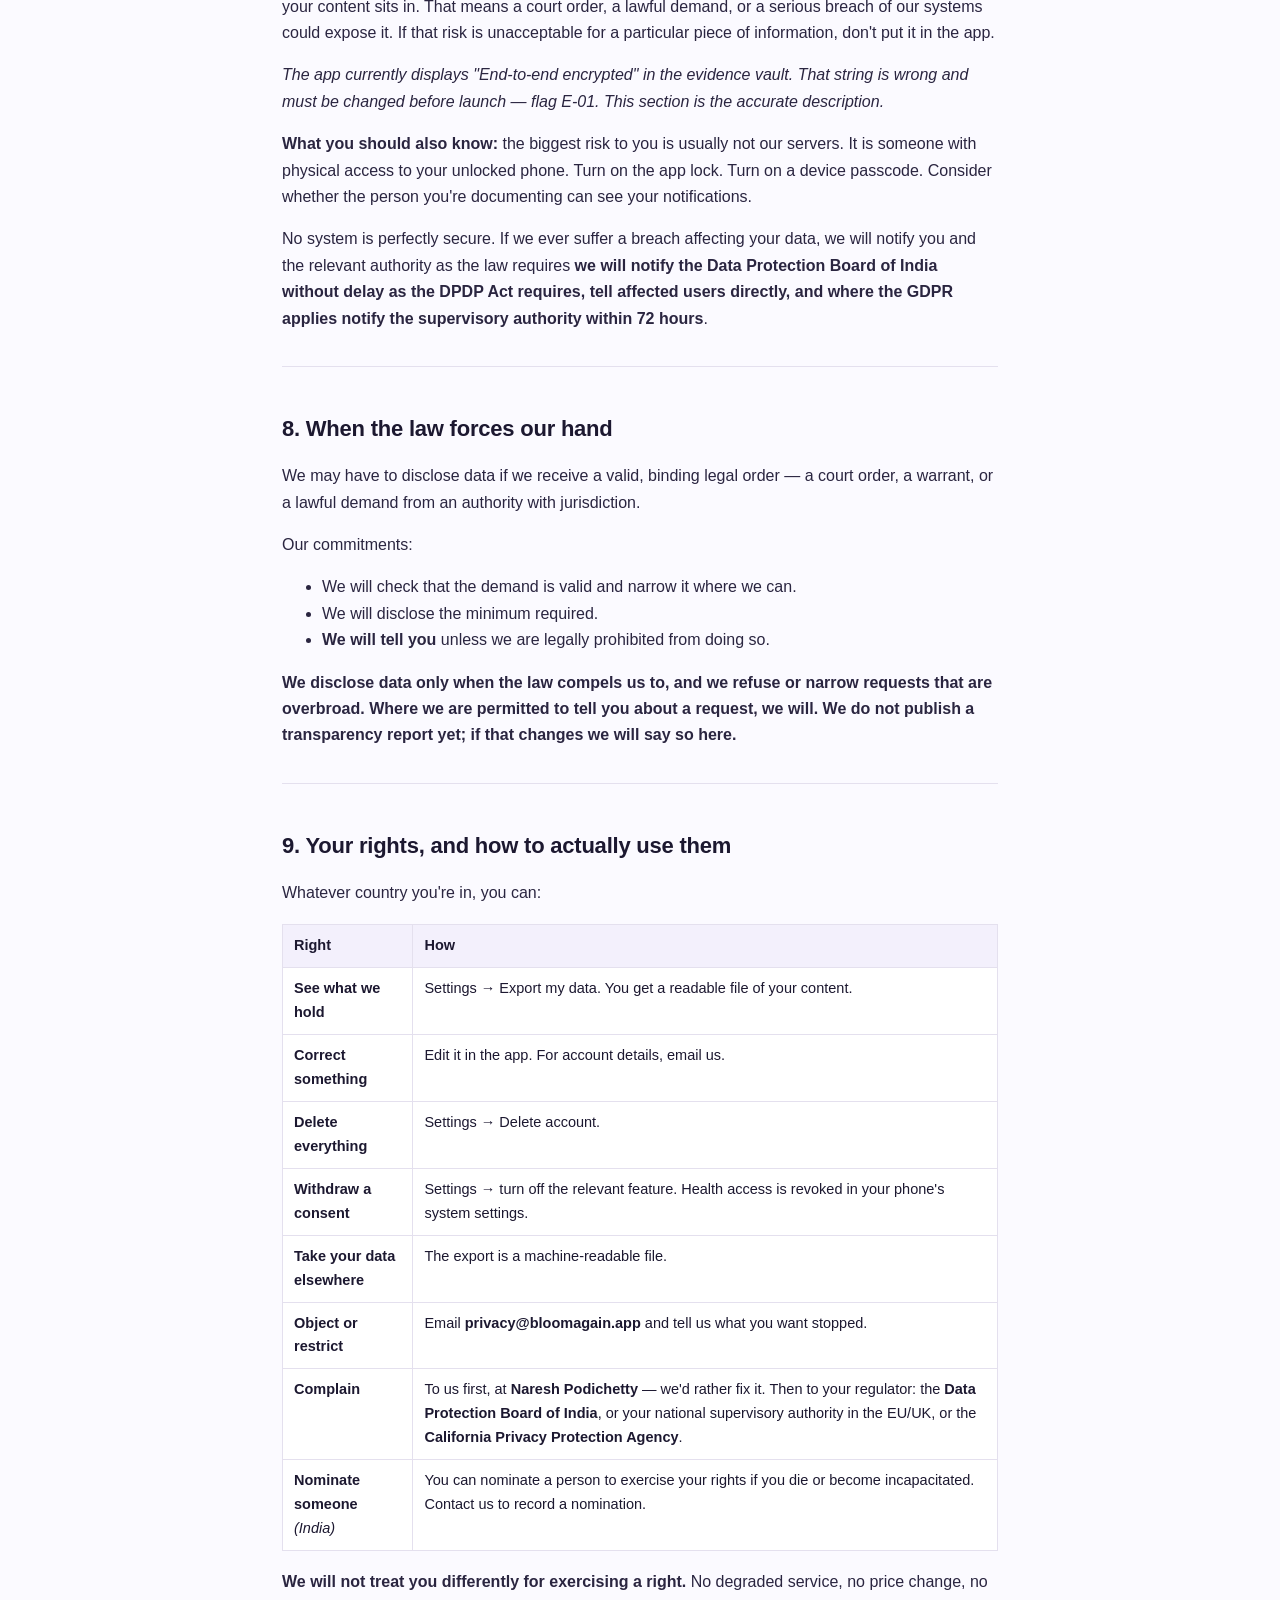
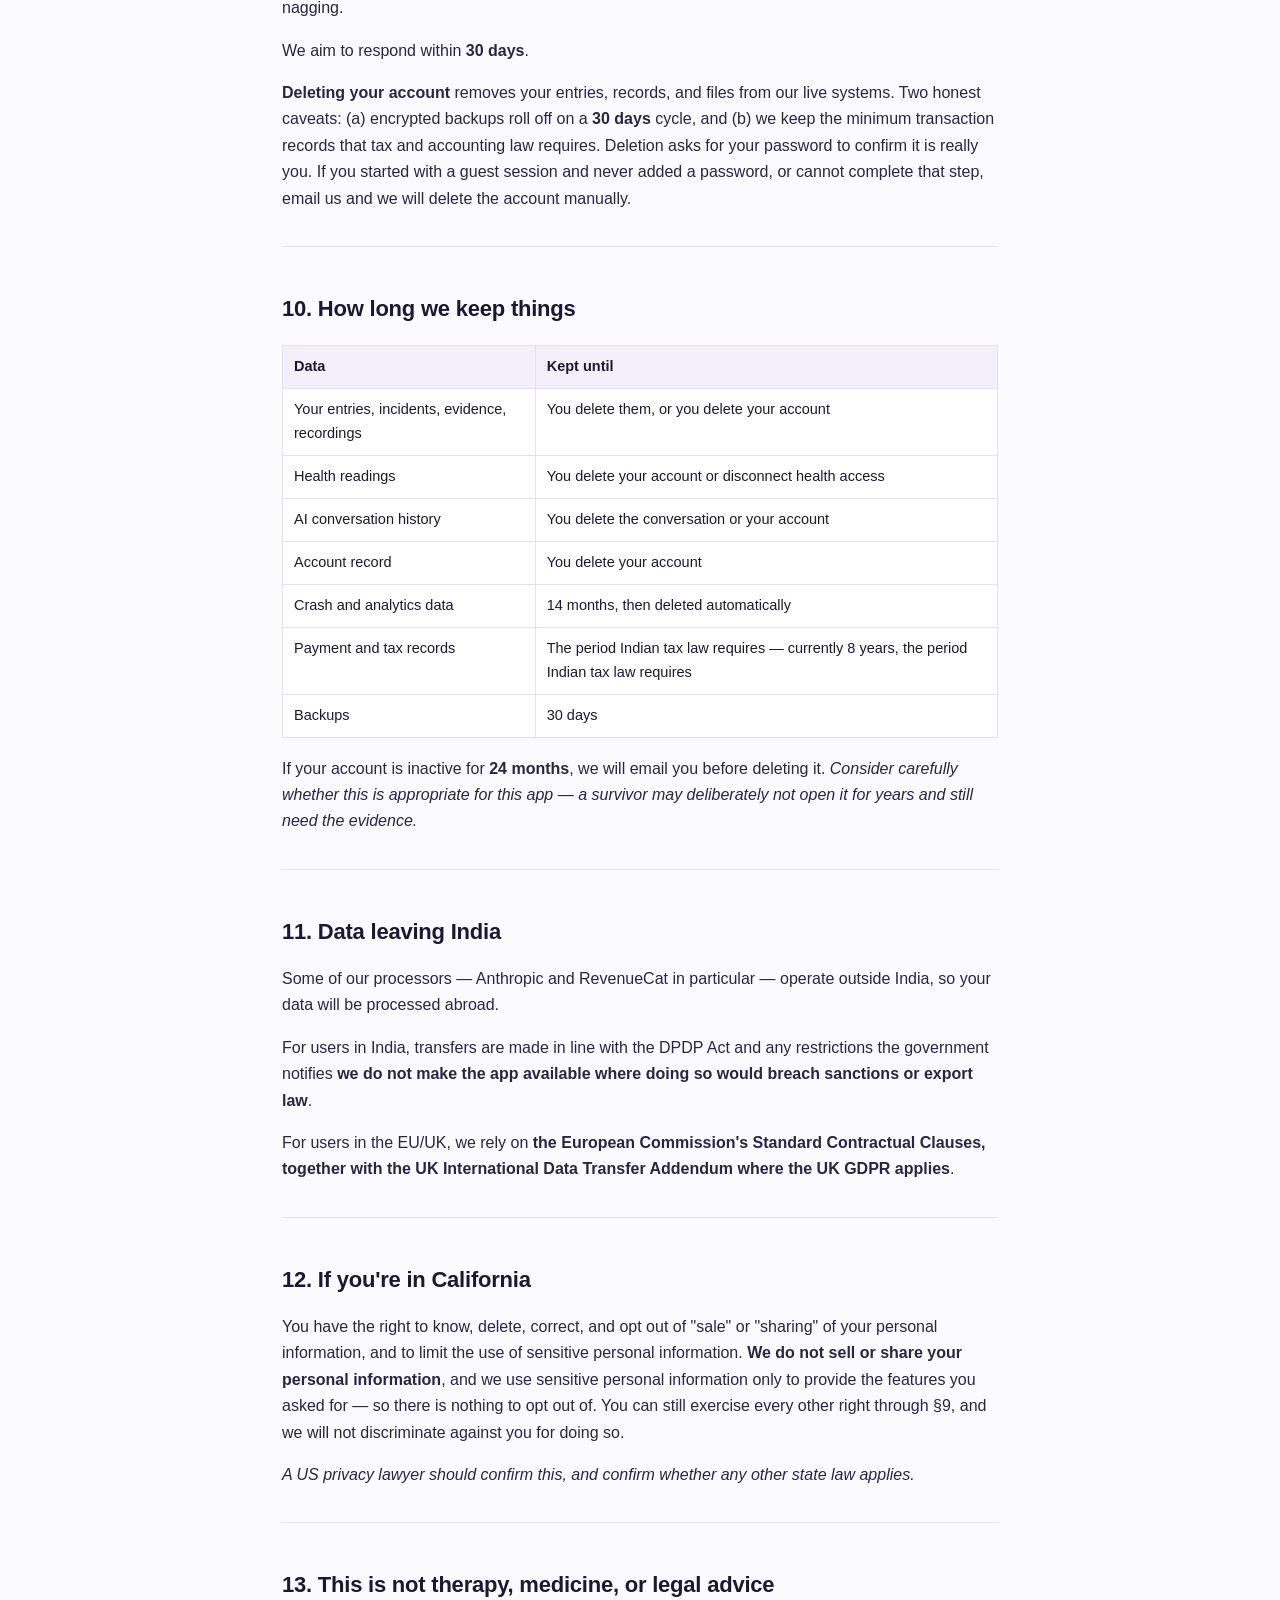
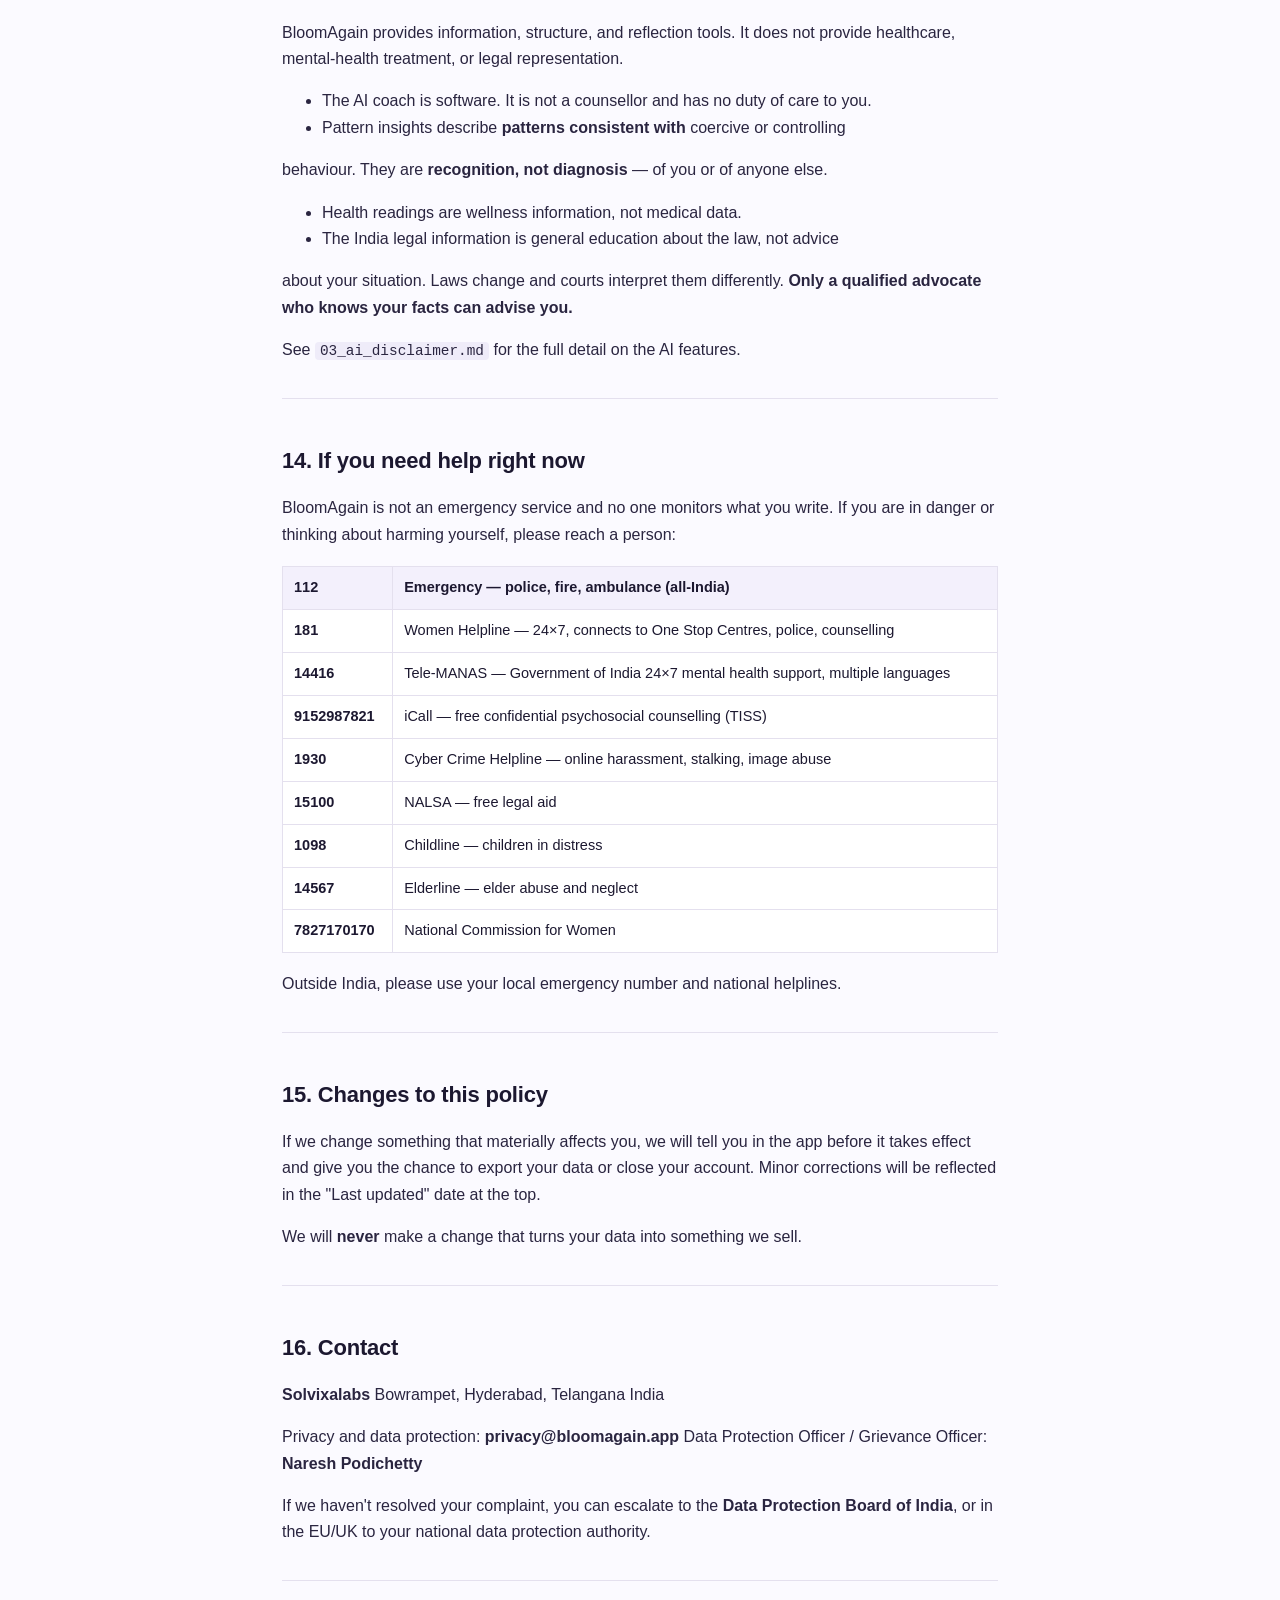
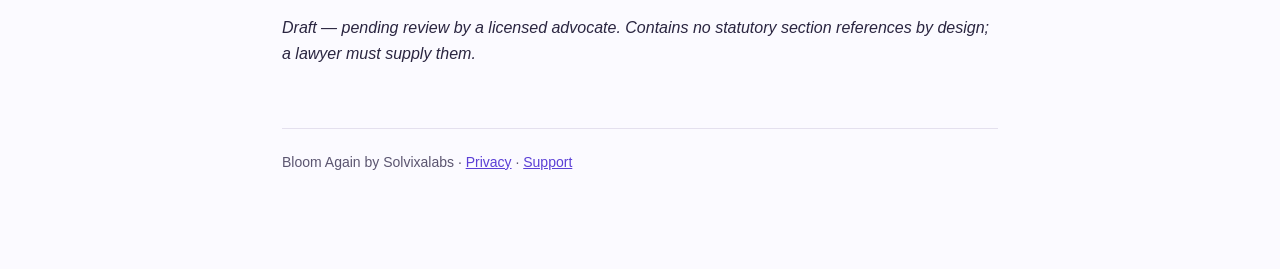
==== commit c0b8e061: "Drop the internal draft banner and finish the last blank" ====
--- a/privacy.html
+++ b/privacy.html
@@ -45,7 +45,6 @@
 </head><body><div class="wrap">
 <header><span class="mark">🌸</span><span class="name">Bloom Again</span></header>
 <h1>BloomAgain Privacy Policy</h1>
-<p><strong>DRAFT — not reviewed by a licensed lawyer. See <code>00_README_AND_REVIEW_FLAGS.md</code>.</strong></p>
 <p><strong>Last updated: 10 September 2026</strong> <strong>Effective: 10 September 2026</strong></p>
 <hr>
 <h2>The short version</h2>
@@ -207,7 +206,7 @@
 <div class="tablewrap"><table>
 <thead><tr><th>Who</th><th>What they handle</th><th>Where</th></tr></thead><tbody>
 <tr><td><strong>Google (Firebase)</strong> — Auth, Firestore, Storage, Cloud Functions, Crashlytics, Analytics, Messaging, Remote Config, App Check</td><td>Account, all stored content, crash and usage data</td><td>Firestore: asia-south1 (Mumbai, India). File storage: us-east1 (United States).</td></tr>
-<tr><td><strong>Anthropic</strong></td><td>The text sent for an AI reply</td><td>Outside India; <span class="todo" title="Answer before publishing">confirm processing region</span></td></tr>
+<tr><td><strong>Anthropic</strong></td><td>The text sent for an AI reply</td><td>Outside India; the regions listed at trust.anthropic.com/subprocessors</td></tr>
 <tr><td><strong>RevenueCat</strong></td><td>Subscription status, anonymous purchase ID</td><td>Outside India</td></tr>
 <tr><td><strong>Apple / Google Play</strong></td><td>Subscription payment</td><td>Their own terms</td></tr>
 <tr><td><strong>Razorpay</strong></td><td>Practitioner booking payments</td><td>India</td></tr>
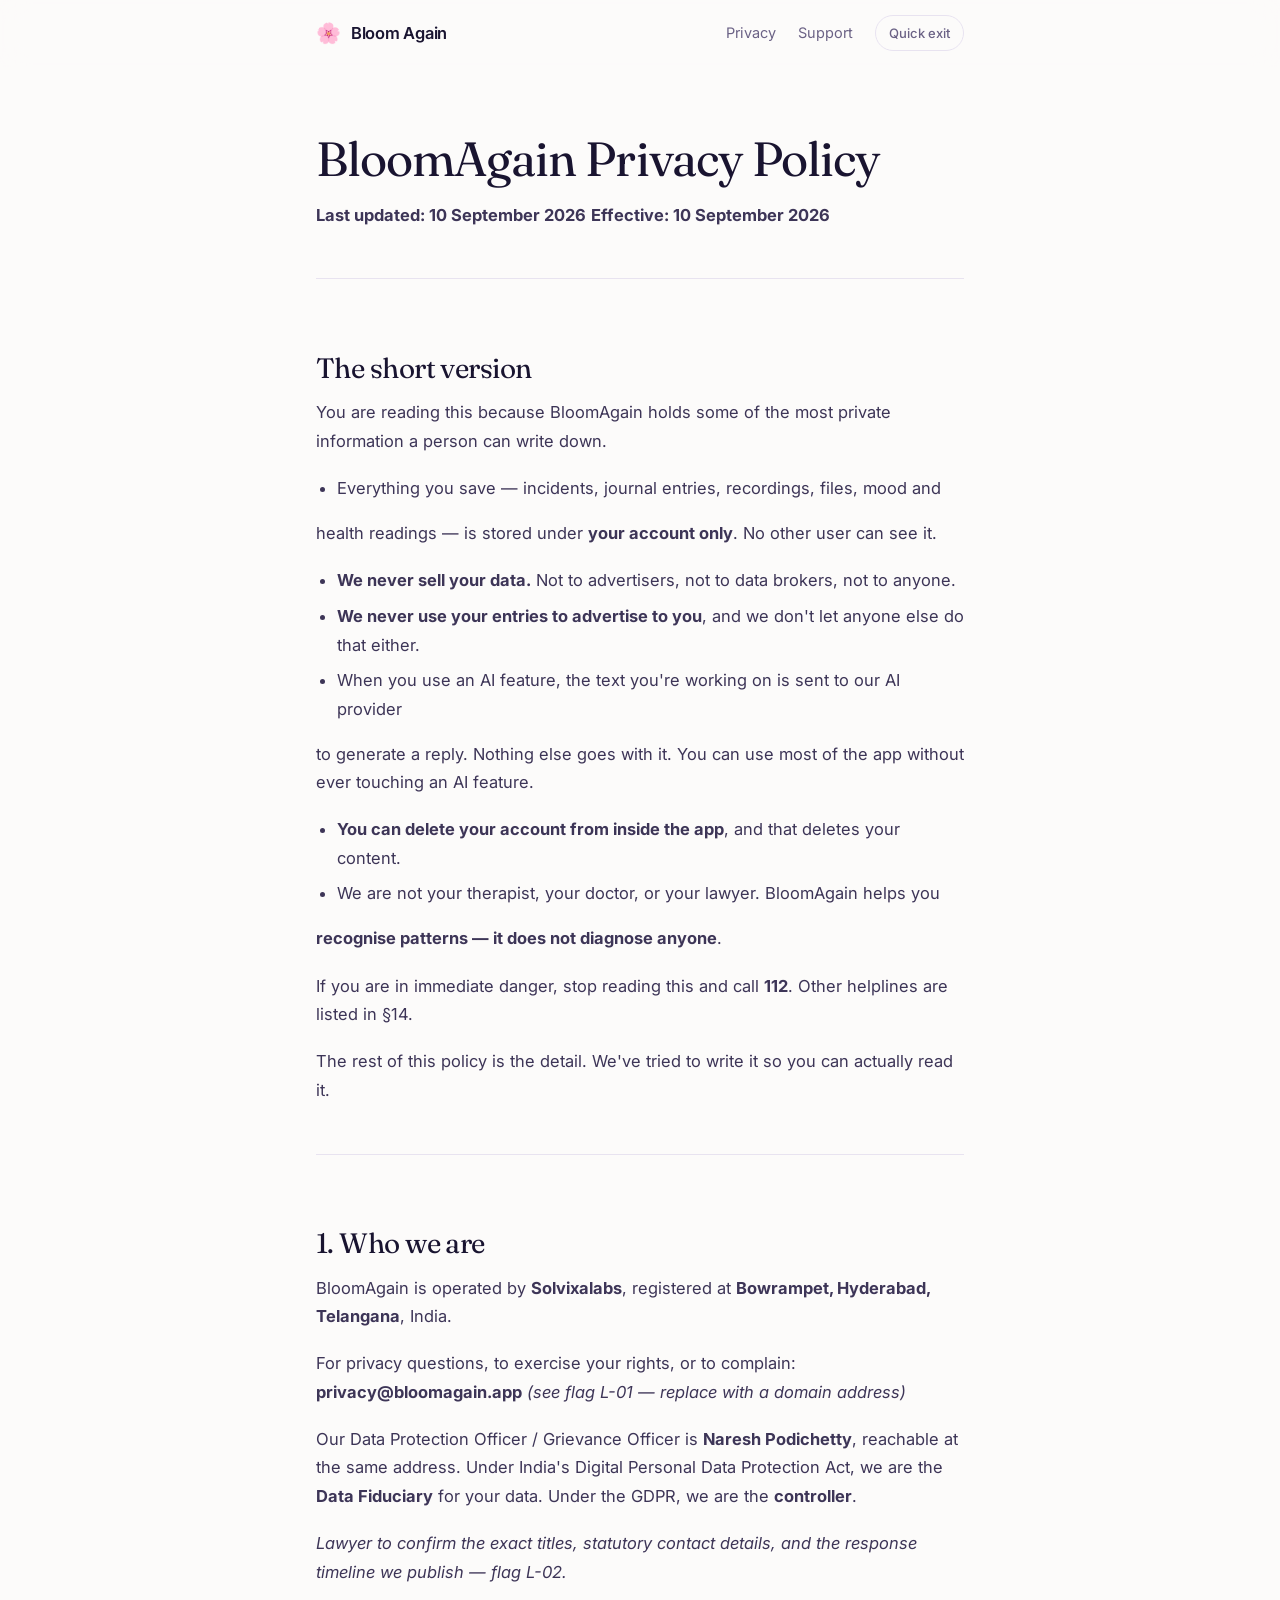
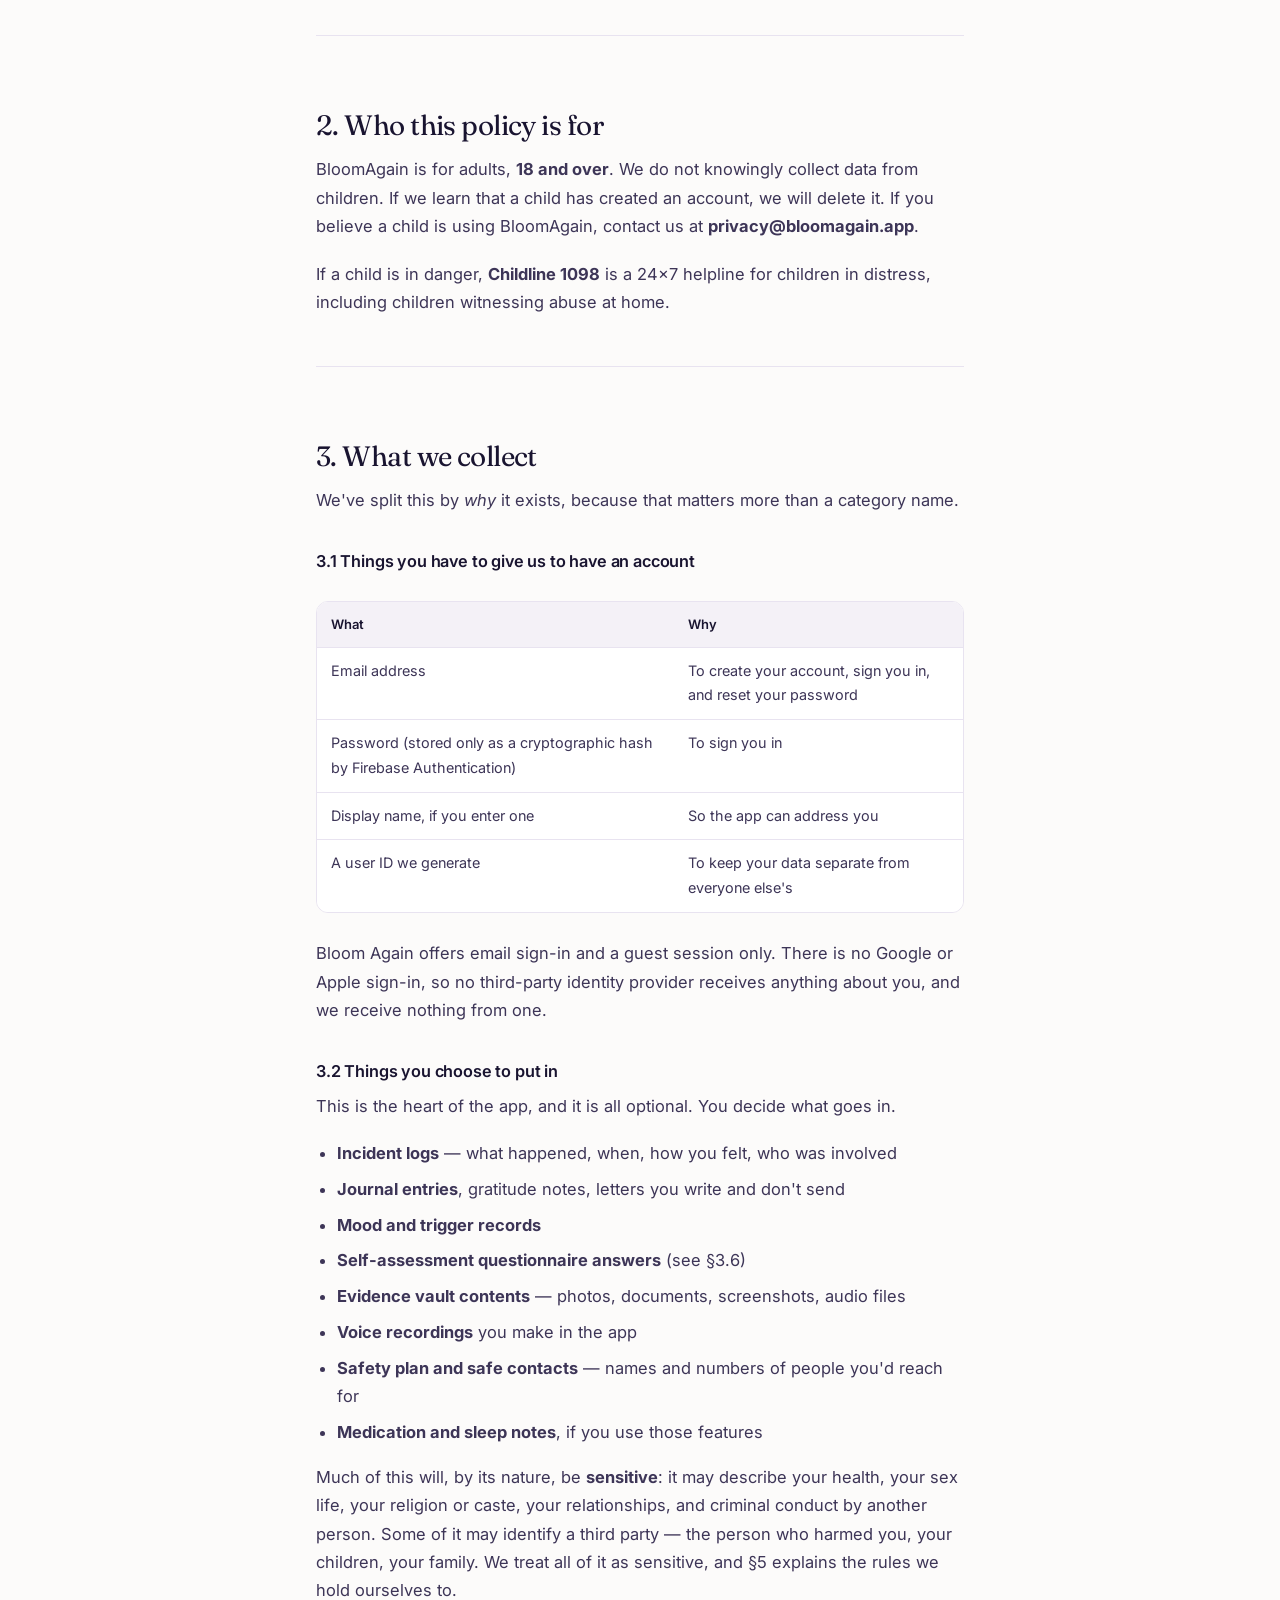
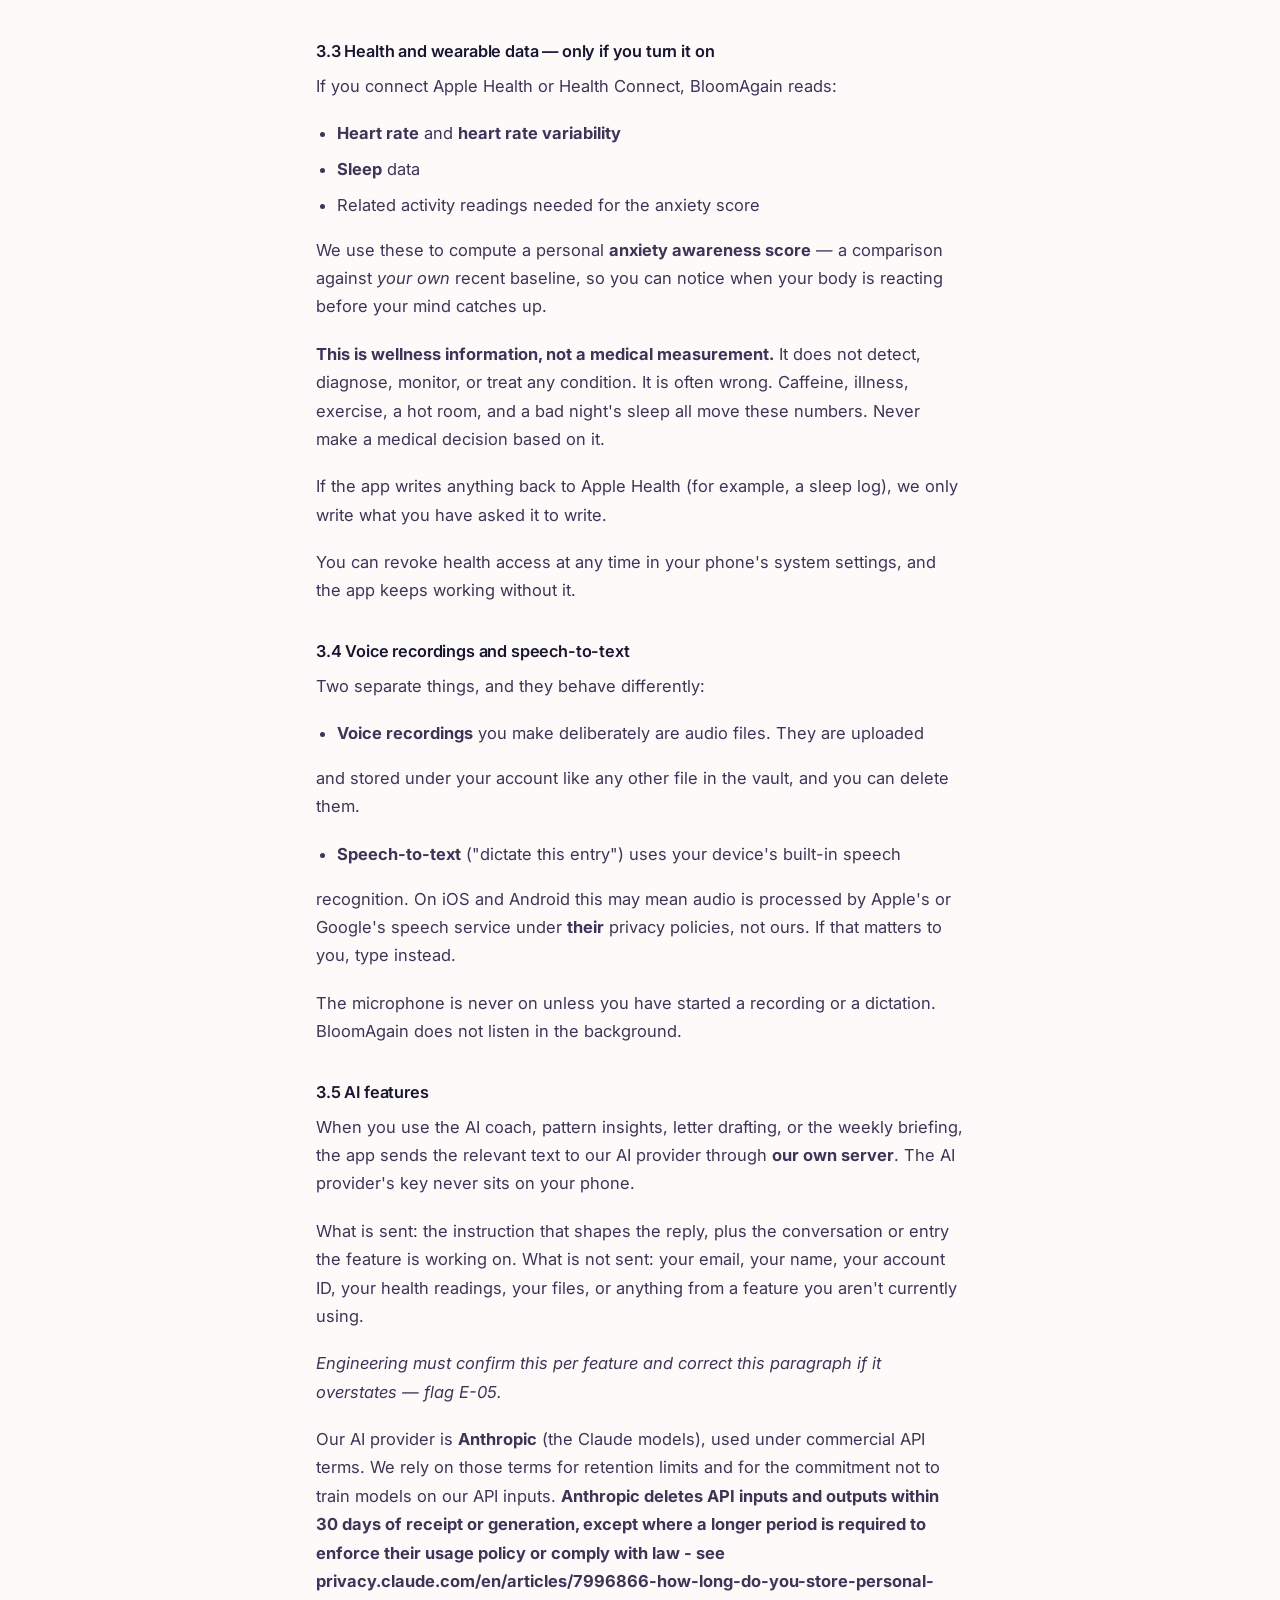
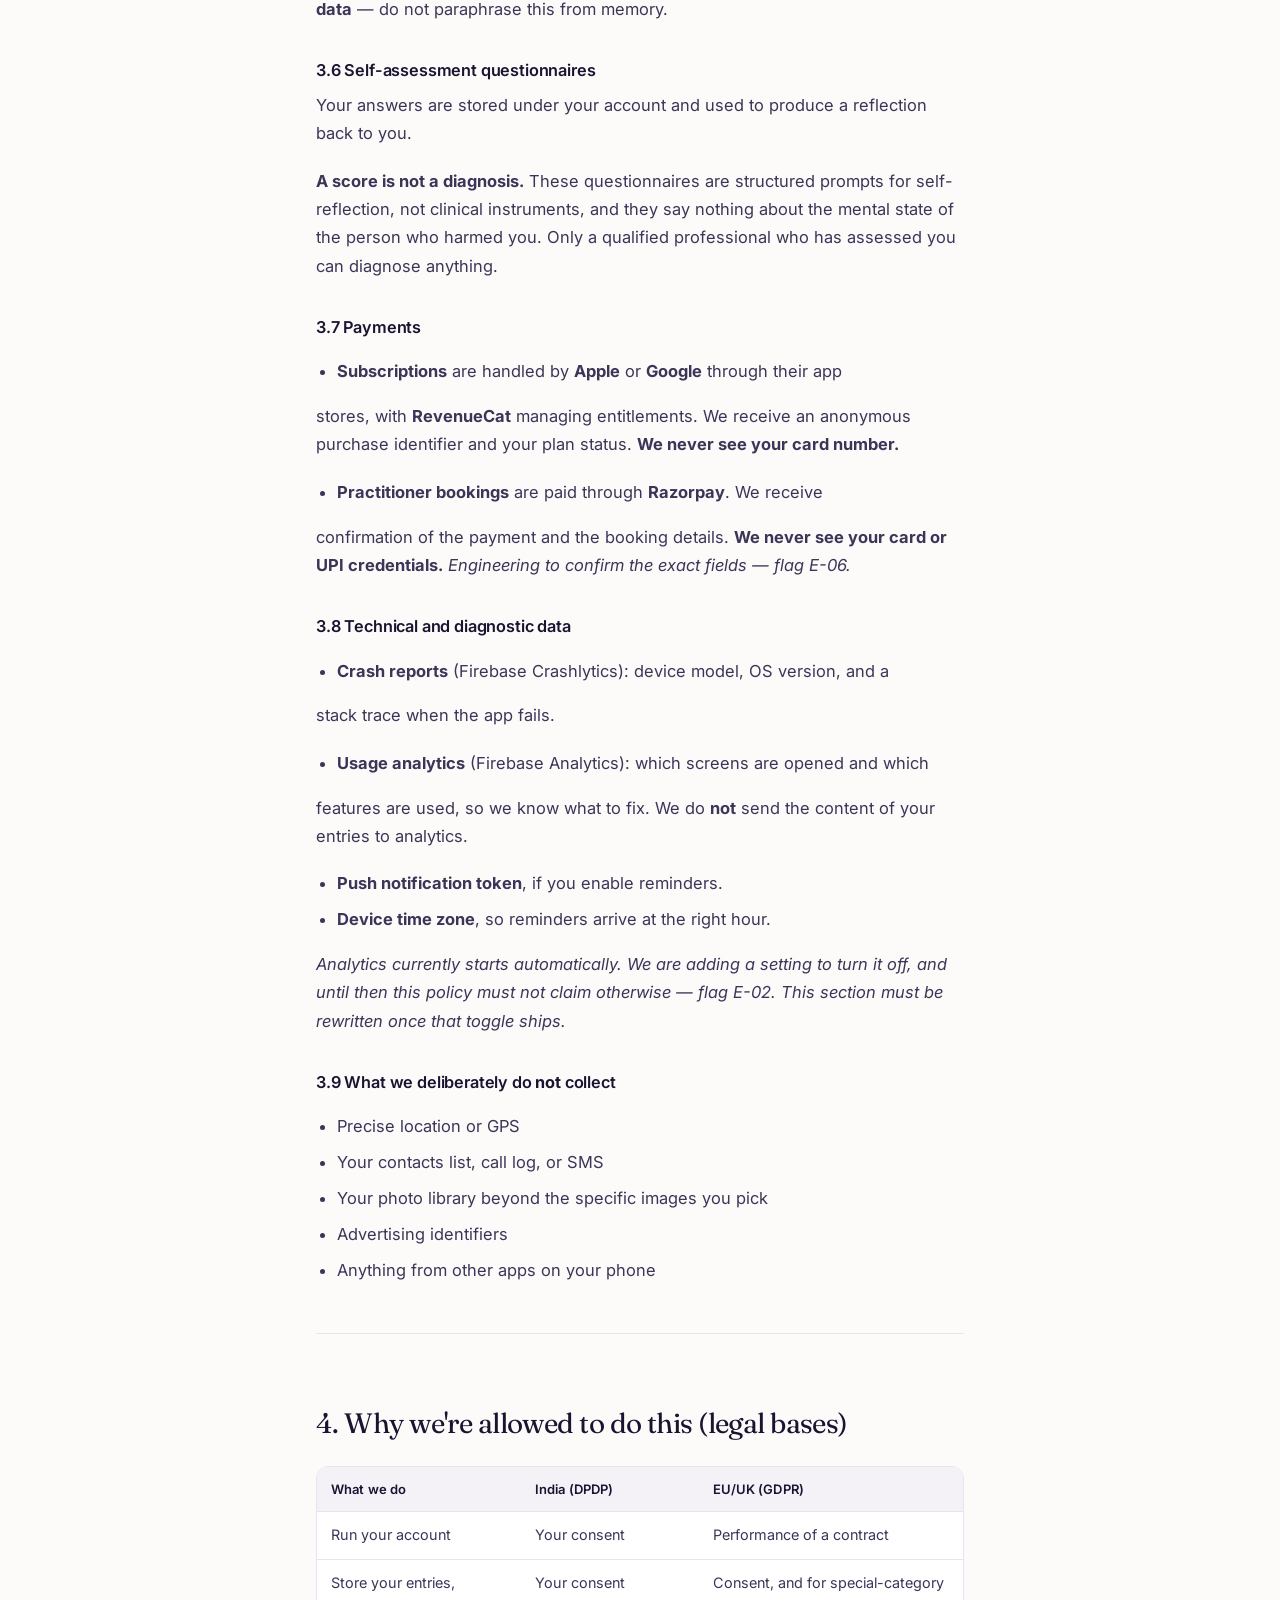
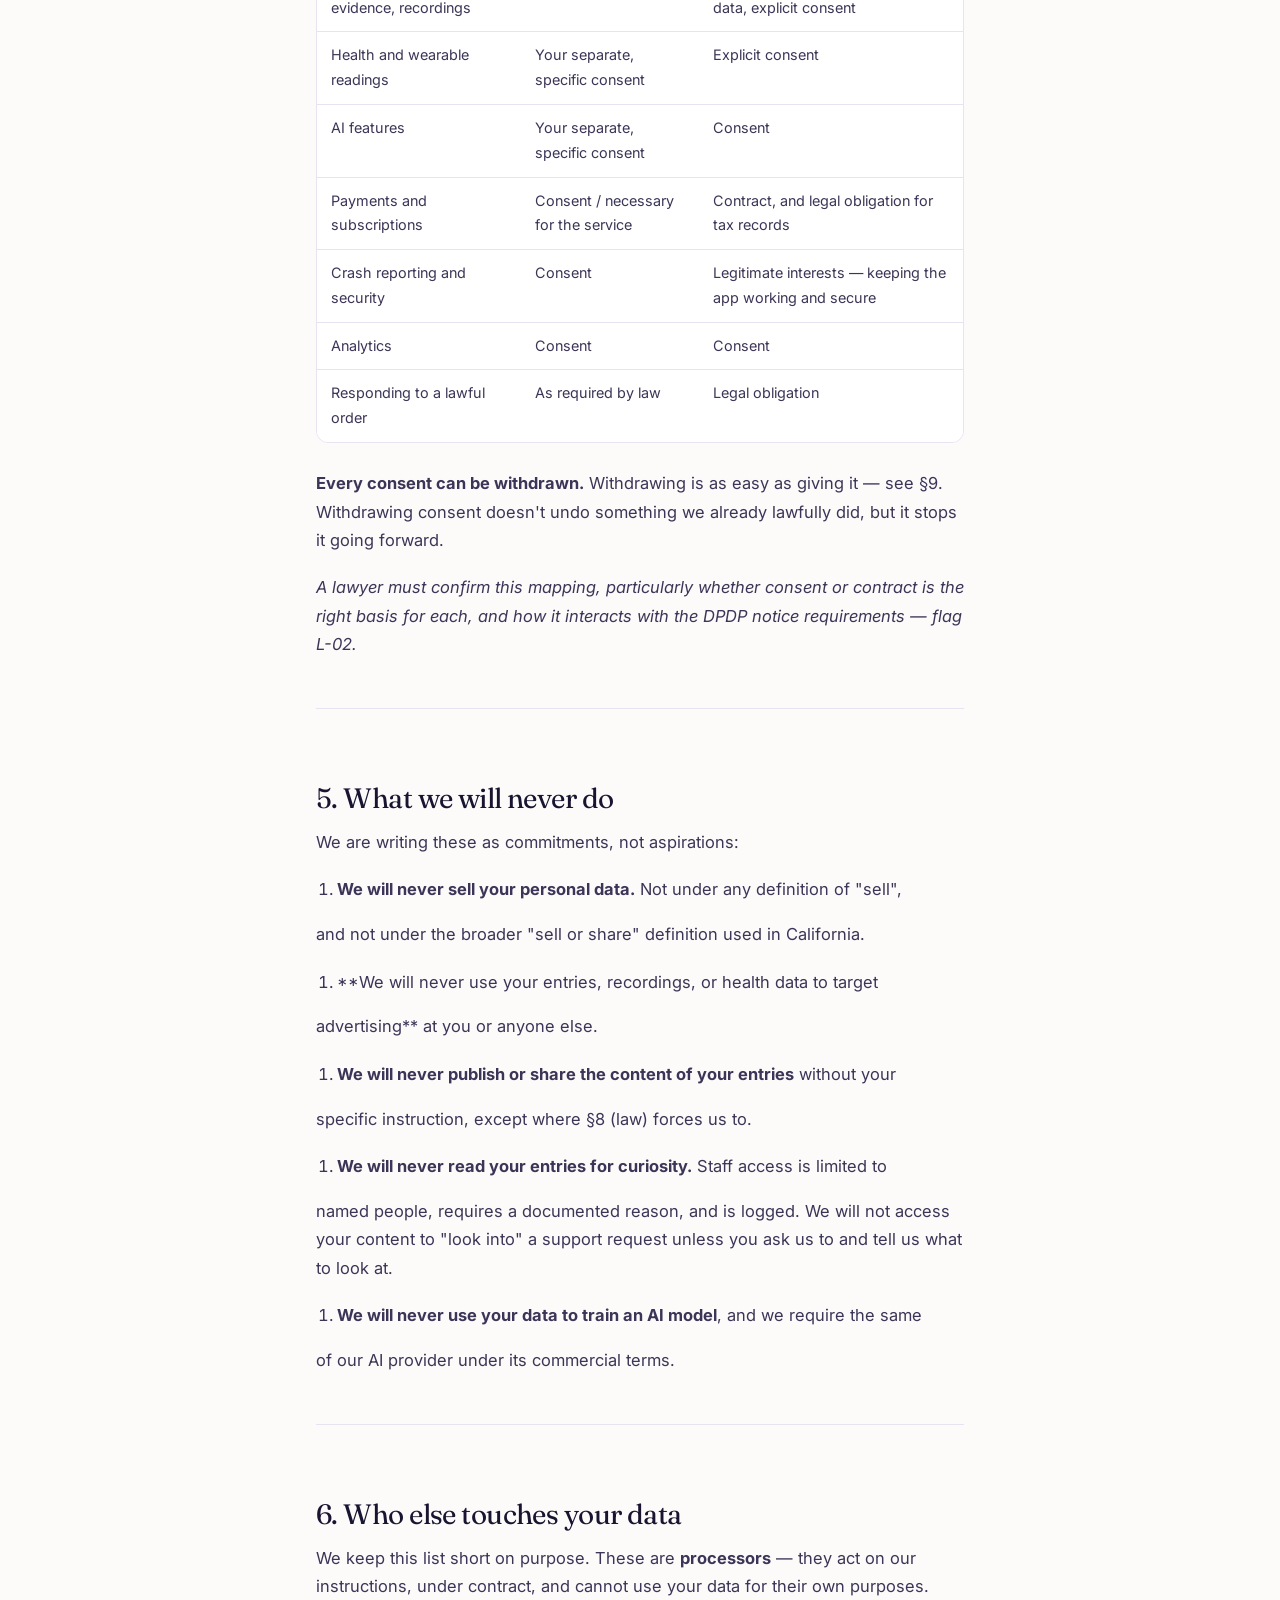
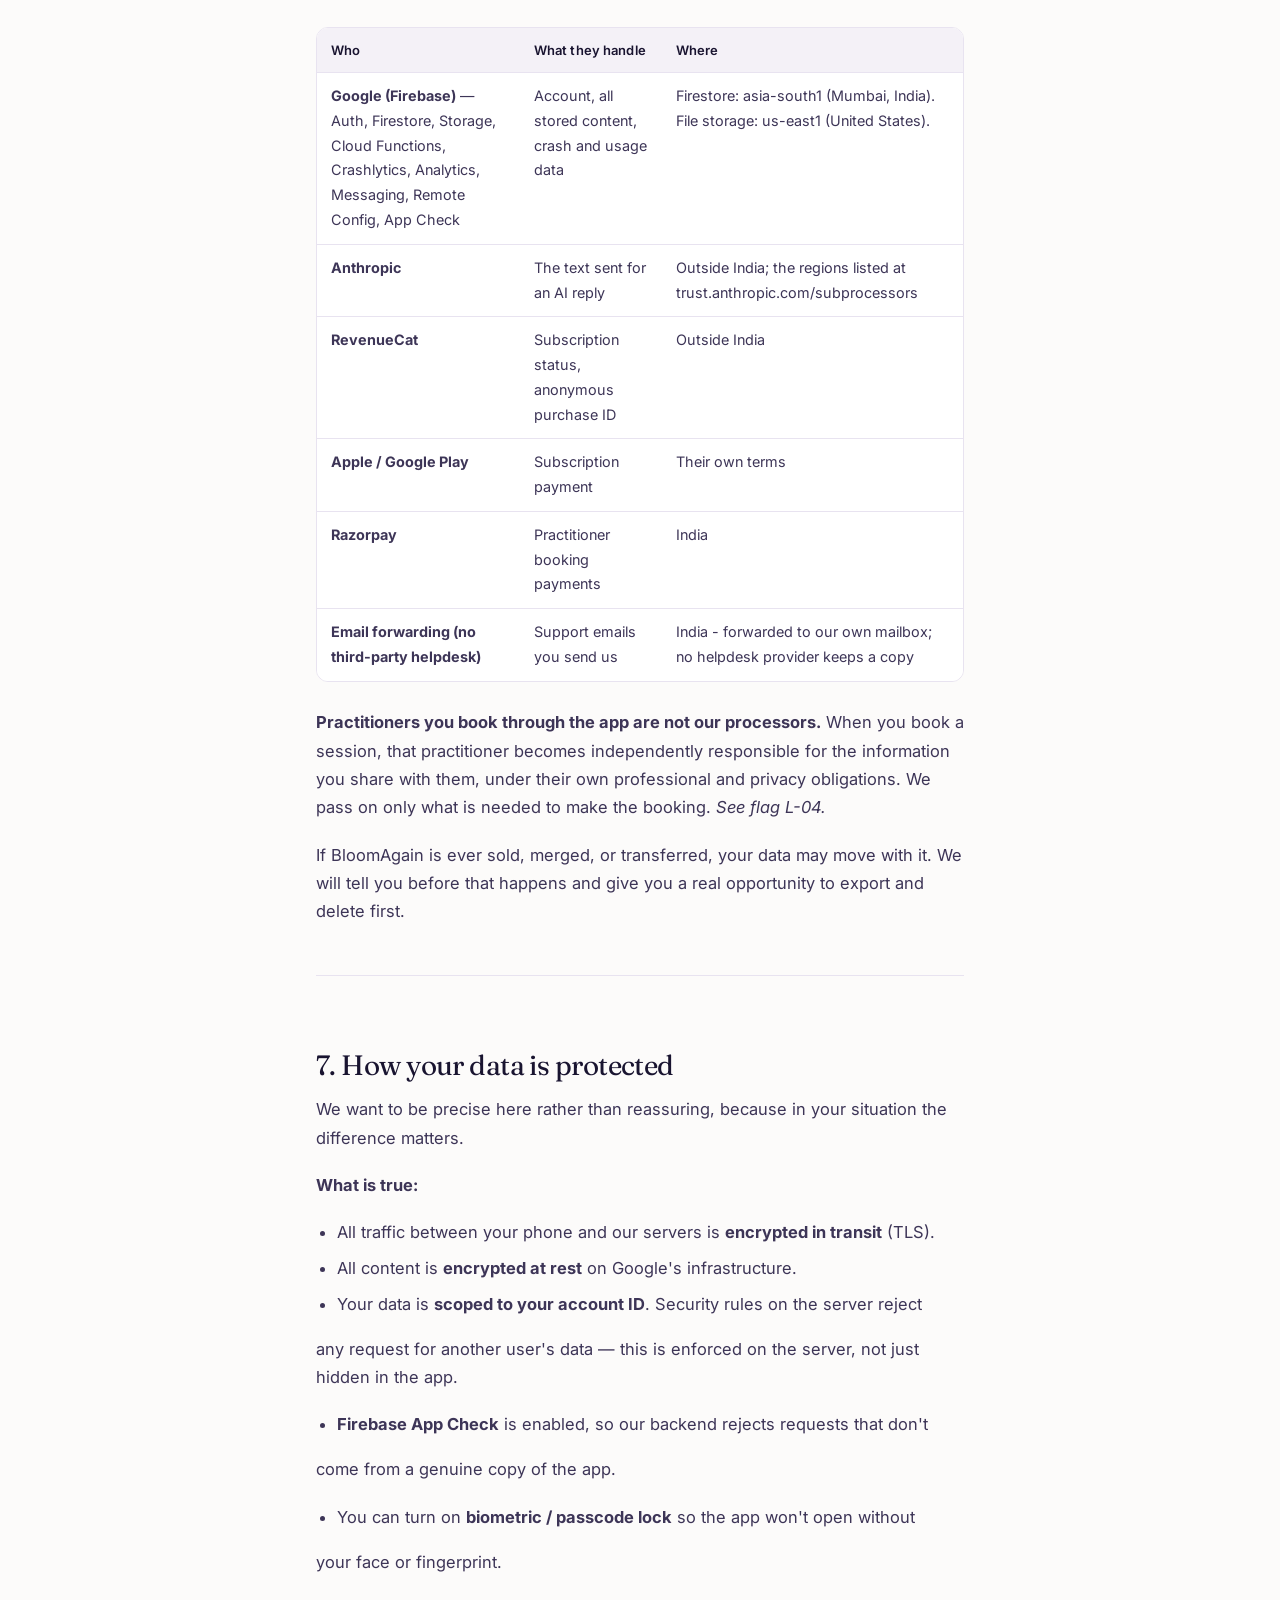
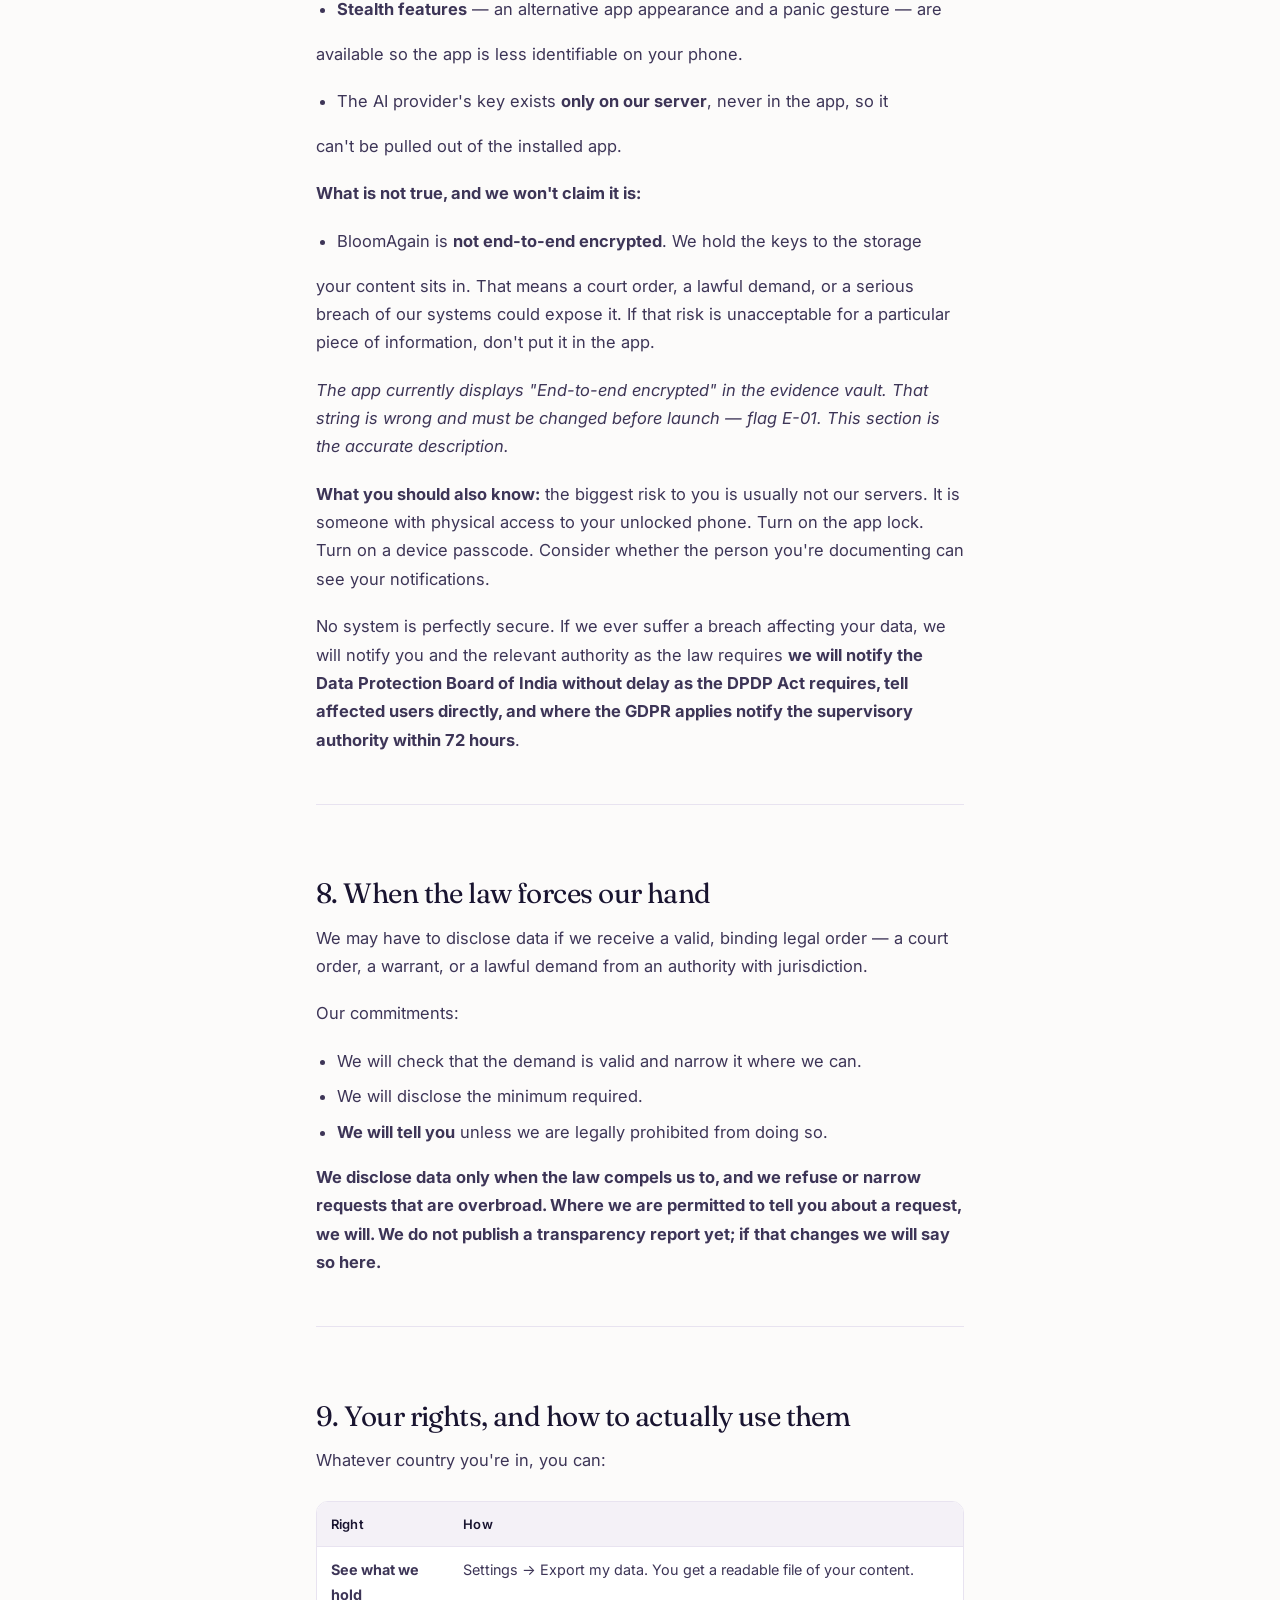
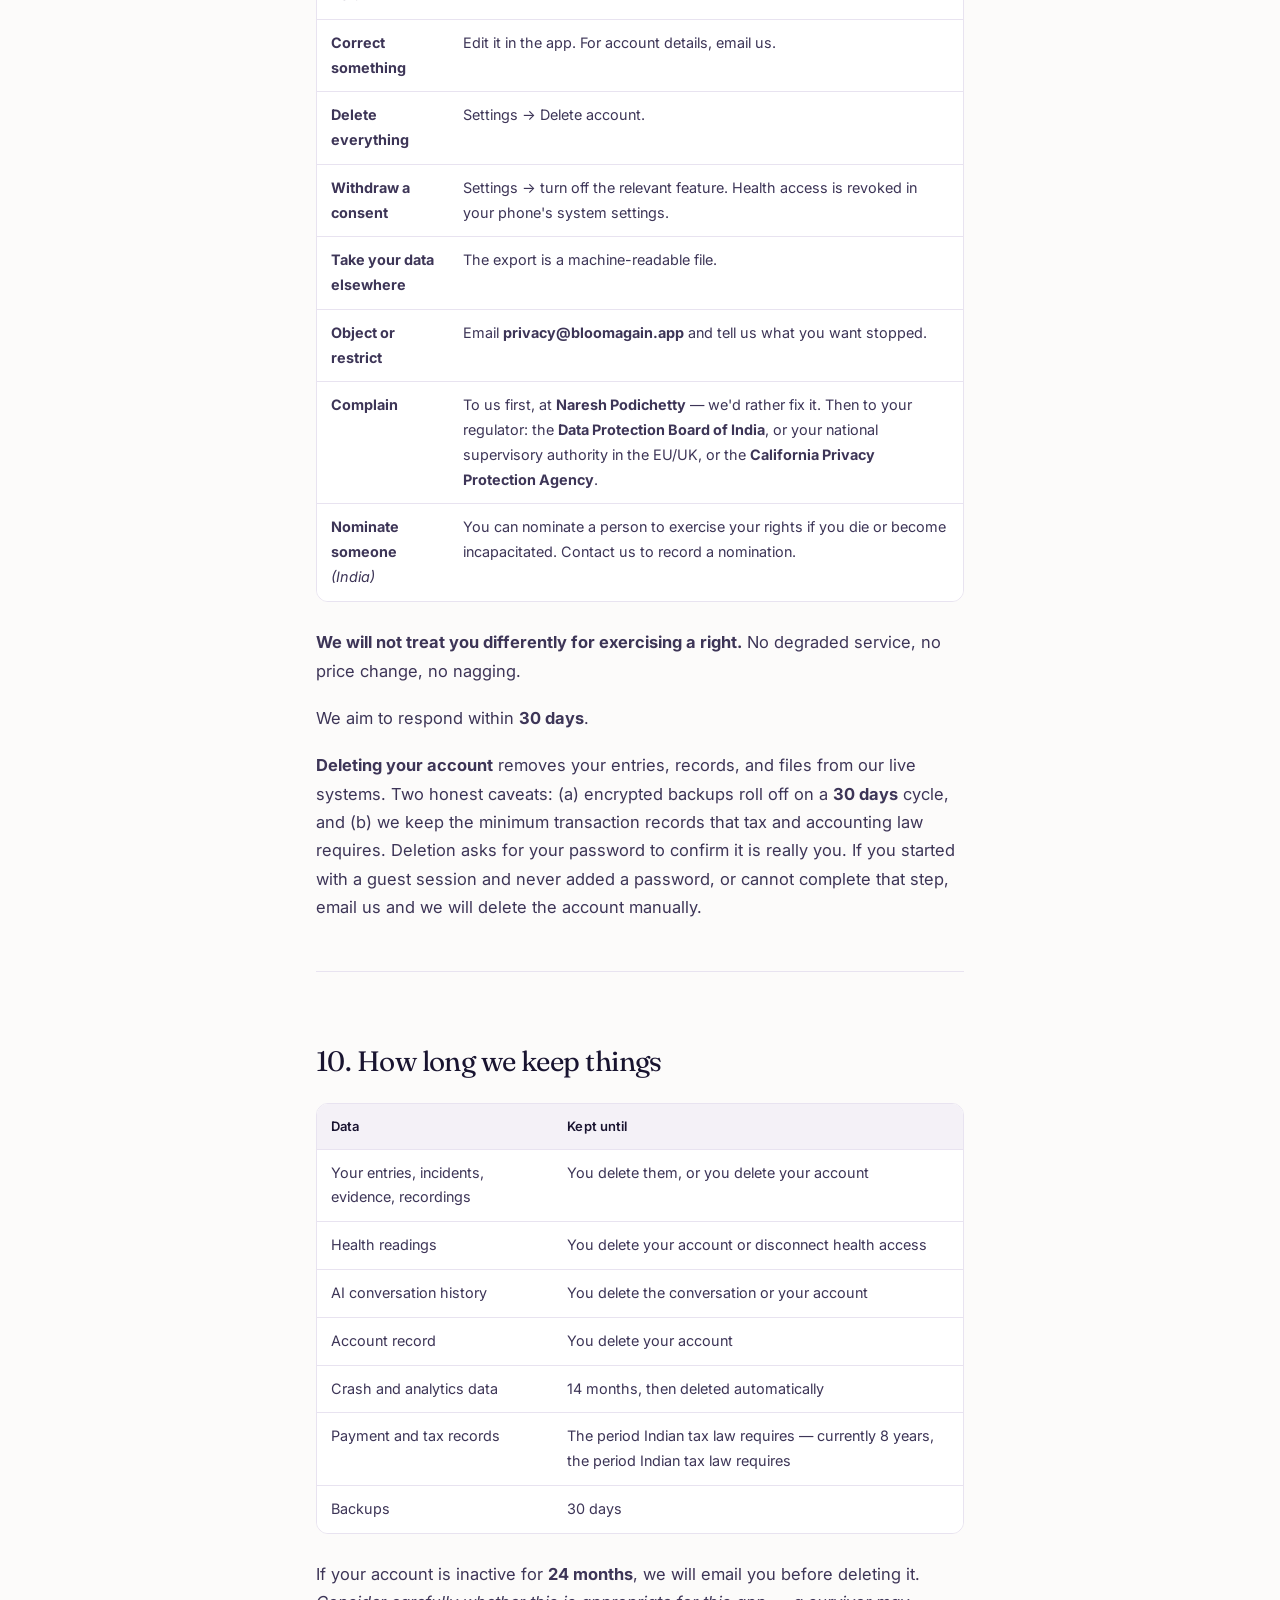
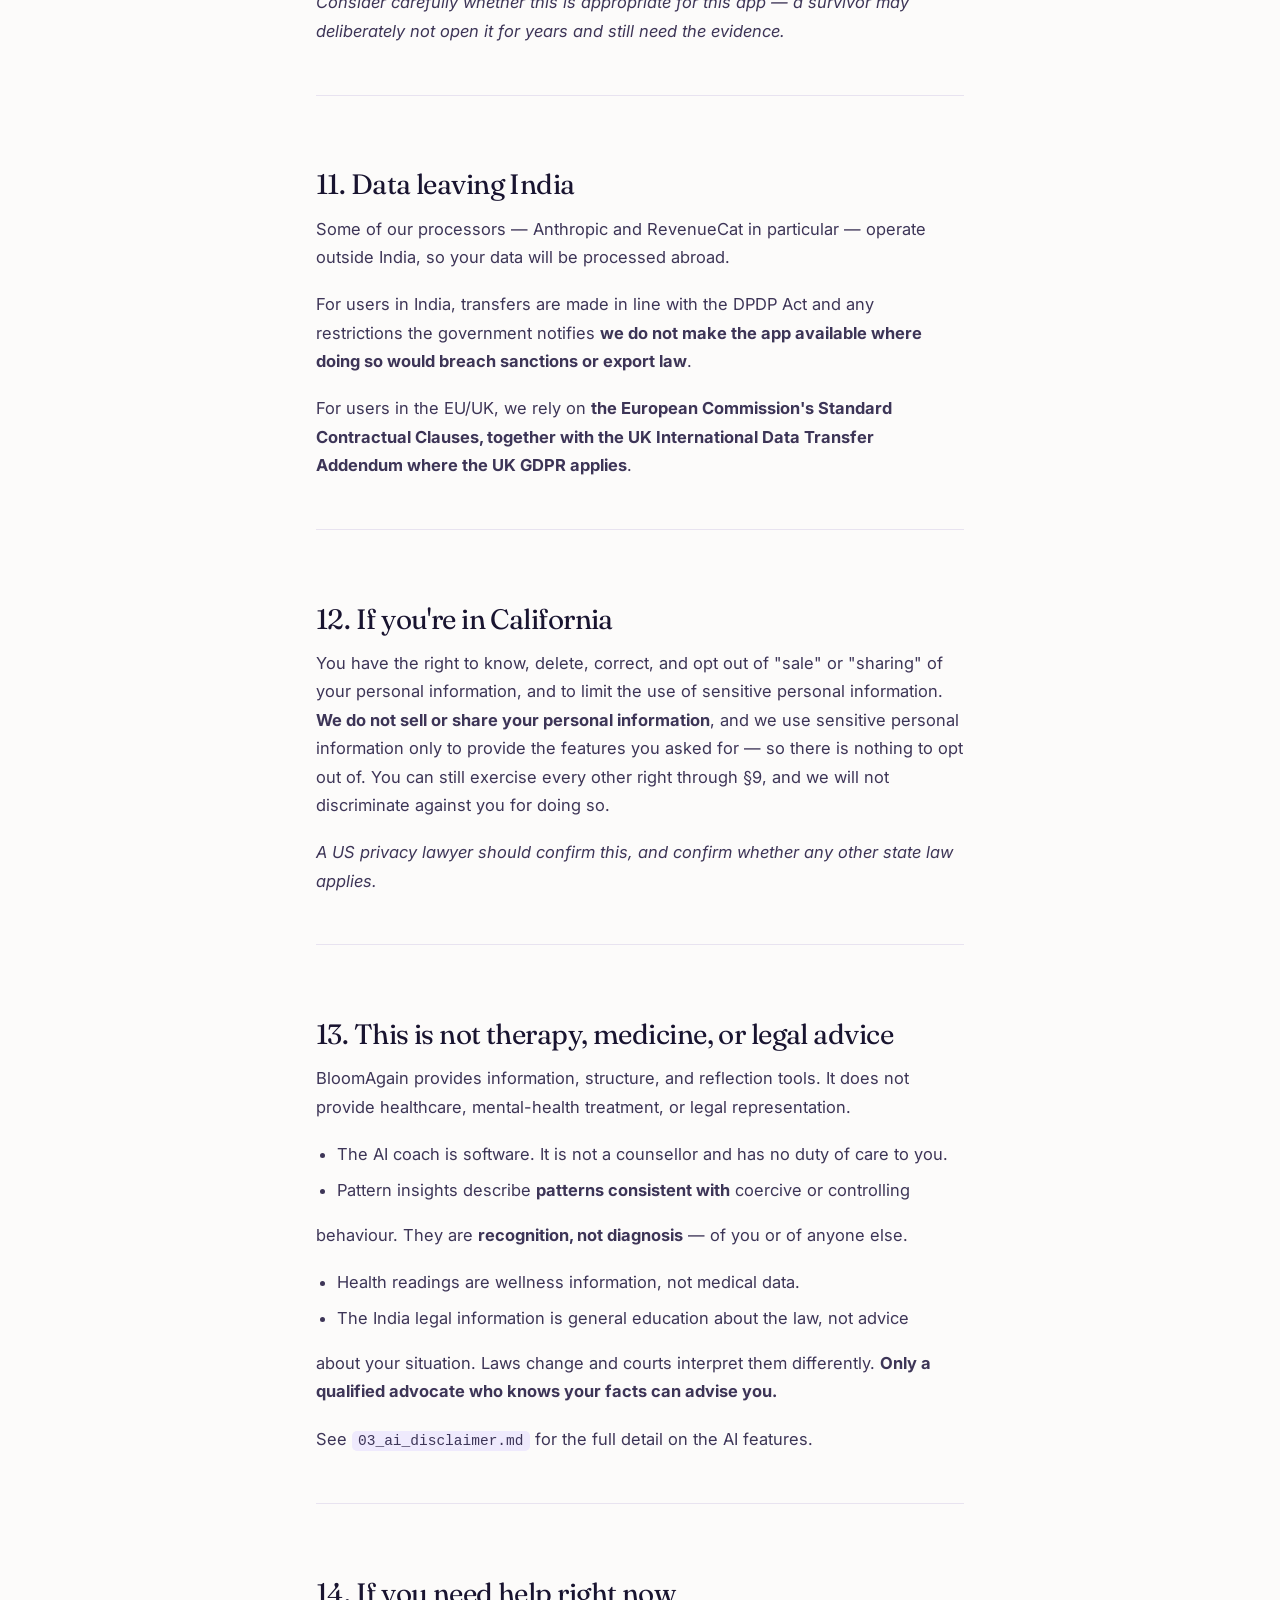
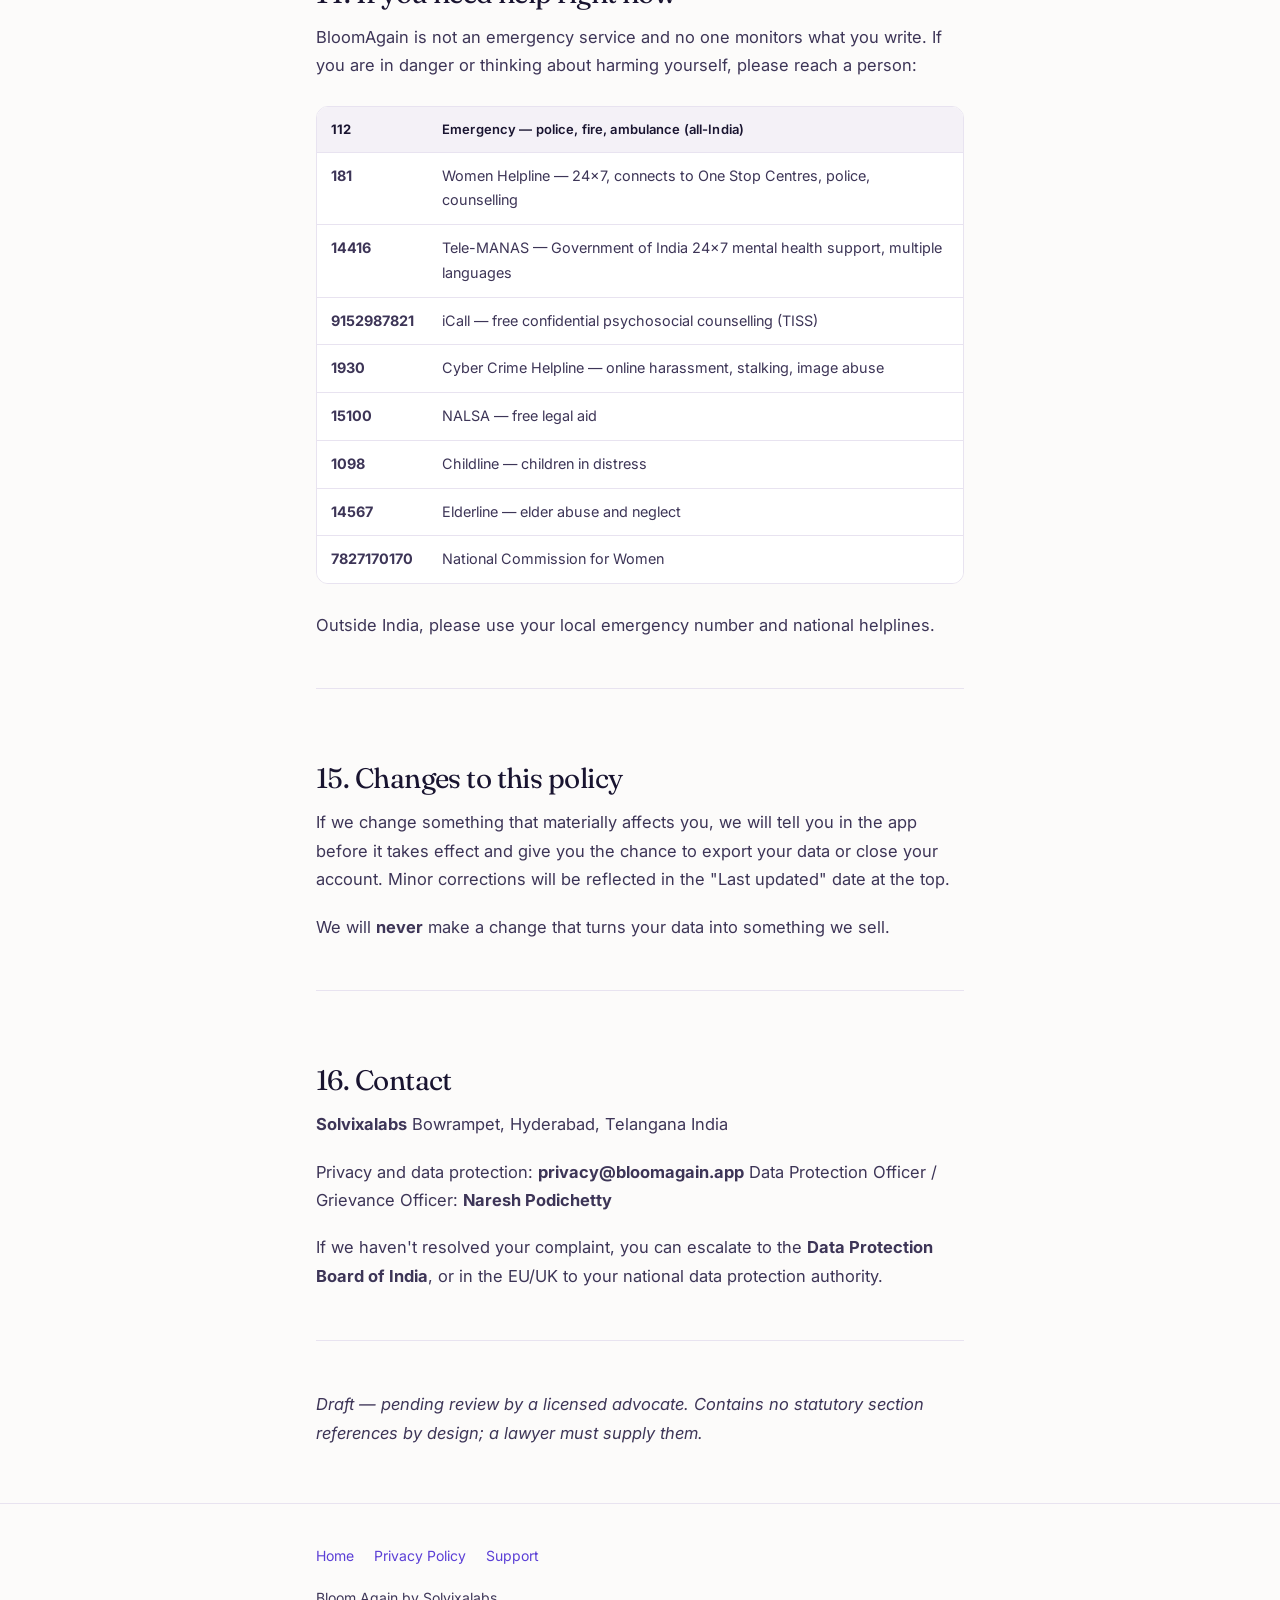
==== commit 80b08a92: "Match the privacy and support pages to the site design" ====
--- a/privacy.html
+++ b/privacy.html
@@ -3,47 +3,118 @@
 <meta charset="utf-8">
 <meta name="viewport" content="width=device-width,initial-scale=1">
 <title>Privacy Policy · Bloom Again</title>
+<meta name="theme-color" content="#17132b">
+<link rel="preconnect" href="https://fonts.googleapis.com">
+<link rel="preconnect" href="https://fonts.gstatic.com" crossorigin>
+<link href="https://fonts.googleapis.com/css2?family=Fraunces:opsz,wght@9..144,300;9..144,400;9..144,500&family=Inter:wght@400;500;600&display=swap" rel="stylesheet">
 <style>
-:root{--ink:#1c1830;--muted:#5b5570;--line:#e4e0ee;--bg:#fbfaff;--accent:#5b3fd6}
-*{box-sizing:border-box}
-body{margin:0;background:var(--bg);color:var(--ink);
- font:16px/1.65 -apple-system,BlinkMacSystemFont,"Segoe UI",Roboto,sans-serif}
-.wrap{max-width:760px;margin:0 auto;padding:48px 22px 96px}
-header{display:flex;align-items:center;gap:12px;margin-bottom:8px}
-header .mark{font-size:30px}
-header .name{font-weight:700;font-size:19px;letter-spacing:-.01em}
-h1{font-size:31px;line-height:1.2;letter-spacing:-.02em;margin:26px 0 6px}
-h2{font-size:22px;margin:44px 0 10px;letter-spacing:-.01em}
-h3{font-size:17px;margin:30px 0 8px}
-h4{font-size:15px;margin:22px 0 6px;color:var(--muted)}
-p,li{color:#2a2540}
-a{color:var(--accent)}
-hr{border:0;border-top:1px solid var(--line);margin:34px 0}
-blockquote{margin:20px 0;padding:14px 18px;background:#fff;
- border-left:3px solid var(--accent);border-radius:0 8px 8px 0;color:var(--muted)}
-code{background:#efecf9;padding:1px 5px;border-radius:4px;font-size:.9em}
-.tablewrap{overflow-x:auto;margin:18px 0}
-table{border-collapse:collapse;width:100%;font-size:14.5px;background:#fff}
-th,td{border:1px solid var(--line);padding:9px 11px;text-align:left;vertical-align:top}
-th{background:#f3f0fc;font-weight:600}
-.todo{background:#ffe08a;color:#4a3500;padding:1px 6px;border-radius:4px;
- font-weight:600;font-size:.92em}
-footer{margin-top:60px;padding-top:22px;border-top:1px solid var(--line);
- color:var(--muted);font-size:14px}
-.card{background:#fff;border:1px solid var(--line);border-radius:12px;
- padding:20px 22px;margin:22px 0}
+/* Shared with index.html: same tokens, same type pairing. Long-form legal
+   text needs a narrower measure and a plainer rhythm than a landing page,
+   so the scale differs -- the palette and fonts do not. */
+:root{
+  --ink:#191430; --ink-2:#3d3557; --muted:#6b6285;
+  --bg:#fcfbfa; --bg-2:#f4f1f7; --card:#ffffff; --line:#e8e3f0;
+  --violet:#5b3fd6; --violet-soft:#efeafd;
+  --sage:#3f8f72; --rose:#c4547a;
+  --shadow:0 1px 2px rgba(25,20,48,.04), 0 12px 40px -12px rgba(25,20,48,.16);
+  --serif:"Fraunces",Georgia,serif;
+  --sans:"Inter",-apple-system,BlinkMacSystemFont,"Segoe UI",sans-serif;
+}
+@media (prefers-color-scheme:dark){
+  :root{
+    --ink:#f0edf8; --ink-2:#cdc6e0; --muted:#9a92b4;
+    --bg:#120f22; --bg-2:#191430; --card:#1d1836; --line:#302849;
+    --violet:#b3a1ff; --violet-soft:#241d42;
+    --sage:#6fc4a3; --rose:#f08aa8;
+    --shadow:0 1px 2px rgba(0,0,0,.3), 0 18px 50px -14px rgba(0,0,0,.6);
+  }
+}
+*,*::before,*::after{box-sizing:border-box}
+html{-webkit-text-size-adjust:100%}
+body{
+  margin:0; background:var(--bg); color:var(--ink); overflow-x:hidden;
+  font-family:var(--sans); font-size:16.5px; line-height:1.72;
+  -webkit-font-smoothing:antialiased; text-rendering:optimizeLegibility;
+}
+.wrap{max-width:720px; margin-inline:auto; padding-inline:clamp(20px,5vw,36px)}
+a{color:var(--violet)}
+
+nav{
+  position:sticky; top:0; z-index:50;
+  backdrop-filter:saturate(1.6) blur(14px);
+  -webkit-backdrop-filter:saturate(1.6) blur(14px);
+  background:color-mix(in srgb, var(--bg) 82%, transparent);
+  border-bottom:1px solid transparent; transition:border-color .3s;
+}
+nav.scrolled{border-bottom-color:var(--line)}
+nav .inner{display:flex; align-items:center; height:66px;
+  max-width:720px; margin-inline:auto; padding-inline:clamp(20px,5vw,36px)}
+.brand{display:flex; align-items:center; gap:10px; text-decoration:none;
+  color:var(--ink); font-weight:600; letter-spacing:-.015em}
+.brand .glyph{font-size:20px; line-height:1}
+nav .sp{flex:1}
+nav a.lnk{color:var(--muted); text-decoration:none; font-size:14.5px;
+  margin-left:22px; transition:color .2s}
+nav a.lnk:hover{color:var(--ink)}
+.exit{
+  font:inherit; font-size:13px; font-weight:500; cursor:pointer;
+  color:var(--muted); background:transparent; border:1px solid var(--line);
+  border-radius:999px; padding:6px 13px; margin-left:22px; transition:.2s;
+}
+.exit:hover{border-color:var(--rose); color:var(--rose)}
+@media(max-width:640px){ nav a.lnk{display:none} .exit{margin-left:auto} }
+
+h1,h2{font-family:var(--serif); font-weight:400; letter-spacing:-.02em;
+  line-height:1.15}
+h1{font-size:clamp(2.1rem,5vw,3rem); margin:clamp(36px,6vw,64px) 0 .3em}
+h2{font-size:clamp(1.35rem,2.6vw,1.75rem); margin:2.6em 0 .5em}
+h3{font-family:var(--sans); font-size:1.02rem; font-weight:600;
+  letter-spacing:-.01em; margin:2em 0 .4em}
+h4{font-family:var(--sans); font-size:.9rem; font-weight:600; color:var(--muted);
+  text-transform:uppercase; letter-spacing:.08em; margin:1.8em 0 .5em}
+p,li{color:var(--ink-2)}
+p{margin:0 0 1.15em}
+ul,ol{padding-left:1.25em}
+li{margin-bottom:.45em}
+hr{border:0; border-top:1px solid var(--line); margin:3em 0}
+blockquote{
+  margin:1.8em 0; padding:16px 20px; background:var(--card);
+  border-left:3px solid var(--violet); border-radius:0 12px 12px 0;
+  color:var(--muted); box-shadow:var(--shadow);
+}
+blockquote p:last-child{margin:0}
+code{background:var(--violet-soft); padding:2px 6px; border-radius:5px;
+  font-size:.88em; font-family:ui-monospace,SFMono-Regular,Menlo,monospace}
+.tablewrap{overflow-x:auto; margin:1.6em 0; border:1px solid var(--line);
+  border-radius:12px}
+table{border-collapse:collapse; width:100%; font-size:14.4px; background:var(--card)}
+th,td{border-bottom:1px solid var(--line); padding:11px 14px; text-align:left;
+  vertical-align:top; color:var(--ink-2)}
+th{background:var(--bg-2); font-weight:600; color:var(--ink);
+  font-size:13px; letter-spacing:.01em}
+tr:last-child td{border-bottom:0}
+.todo{background:#ffd977; color:#4a3500; padding:1px 7px; border-radius:5px;
+  font-weight:600; font-size:.92em}
+.card{background:var(--card); border:1px solid var(--line); border-radius:16px;
+  padding:22px 26px; margin:1.8em 0; box-shadow:var(--shadow)}
 .card h3{margin-top:0}
-@media (prefers-color-scheme:dark){
- :root{--ink:#ece9f6;--muted:#a49dbd;--line:#302a44;--bg:#141021;--accent:#a894ff}
- body{background:var(--bg);color:var(--ink)}
- p,li{color:#d6d1e6}
- blockquote,table,.card{background:#1d1830}
- th{background:#251f3d}
- code{background:#2a2342}
-}
+.card p:last-child{margin:0}
+footer{border-top:1px solid var(--line); margin-top:4em; padding:40px 0 72px;
+  color:var(--muted); font-size:14px}
+footer a{text-decoration:none; margin-right:20px}
+:focus-visible{outline:2px solid var(--violet); outline-offset:3px; border-radius:4px}
 </style>
-</head><body><div class="wrap">
-<header><span class="mark">🌸</span><span class="name">Bloom Again</span></header>
+</head><body>
+
+<nav id="nav"><div class="inner">
+  <a class="brand" href="/"><span class="glyph">🌸</span> Bloom Again</a>
+  <span class="sp"></span>
+  <a class="lnk" href="privacy.html">Privacy</a>
+  <a class="lnk" href="support.html">Support</a>
+  <button class="exit" id="exit" title="Leaves this site immediately (Esc)">Quick exit</button>
+</div></nav>
+
+<main class="wrap">
 <h1>BloomAgain Privacy Policy</h1>
 <p><strong>Last updated: 10 September 2026</strong> <strong>Effective: 10 September 2026</strong></p>
 <hr>
@@ -337,6 +408,26 @@
 <p>If we haven&#x27;t resolved your complaint, you can escalate to the <strong>Data Protection Board of India</strong>, or in the EU/UK to your national data protection authority.</p>
 <hr>
 <p><em>Draft — pending review by a licensed advocate. Contains no statutory section references by design; a lawyer must supply them.</em></p>
-<footer>Bloom Again by Solvixalabs · <a href="privacy.html">Privacy</a>
- · <a href="support.html">Support</a></footer>
-</div></body></html>
+</main>
+
+<footer><div class="wrap">
+  <a href="/">Home</a><a href="privacy.html">Privacy Policy</a><a href="support.html">Support</a>
+  <p style="margin-top:18px">Bloom Again by Solvixalabs.</p>
+</div></footer>
+
+<script>
+(function () {
+  var nav = document.getElementById('nav');
+  var onScroll = function () { nav.classList.toggle('scrolled', scrollY > 8); };
+  addEventListener('scroll', onScroll, { passive: true });
+  onScroll();
+})();
+// Quick exit: the same control the landing page carries, for the same
+// reason -- this page may be read on a device someone else checks.
+(function () {
+  var go = function () { location.replace('https://www.google.com/'); };
+  document.getElementById('exit').addEventListener('click', go);
+  addEventListener('keydown', function (e) { if (e.key === 'Escape') go(); });
+})();
+</script>
+</body></html>
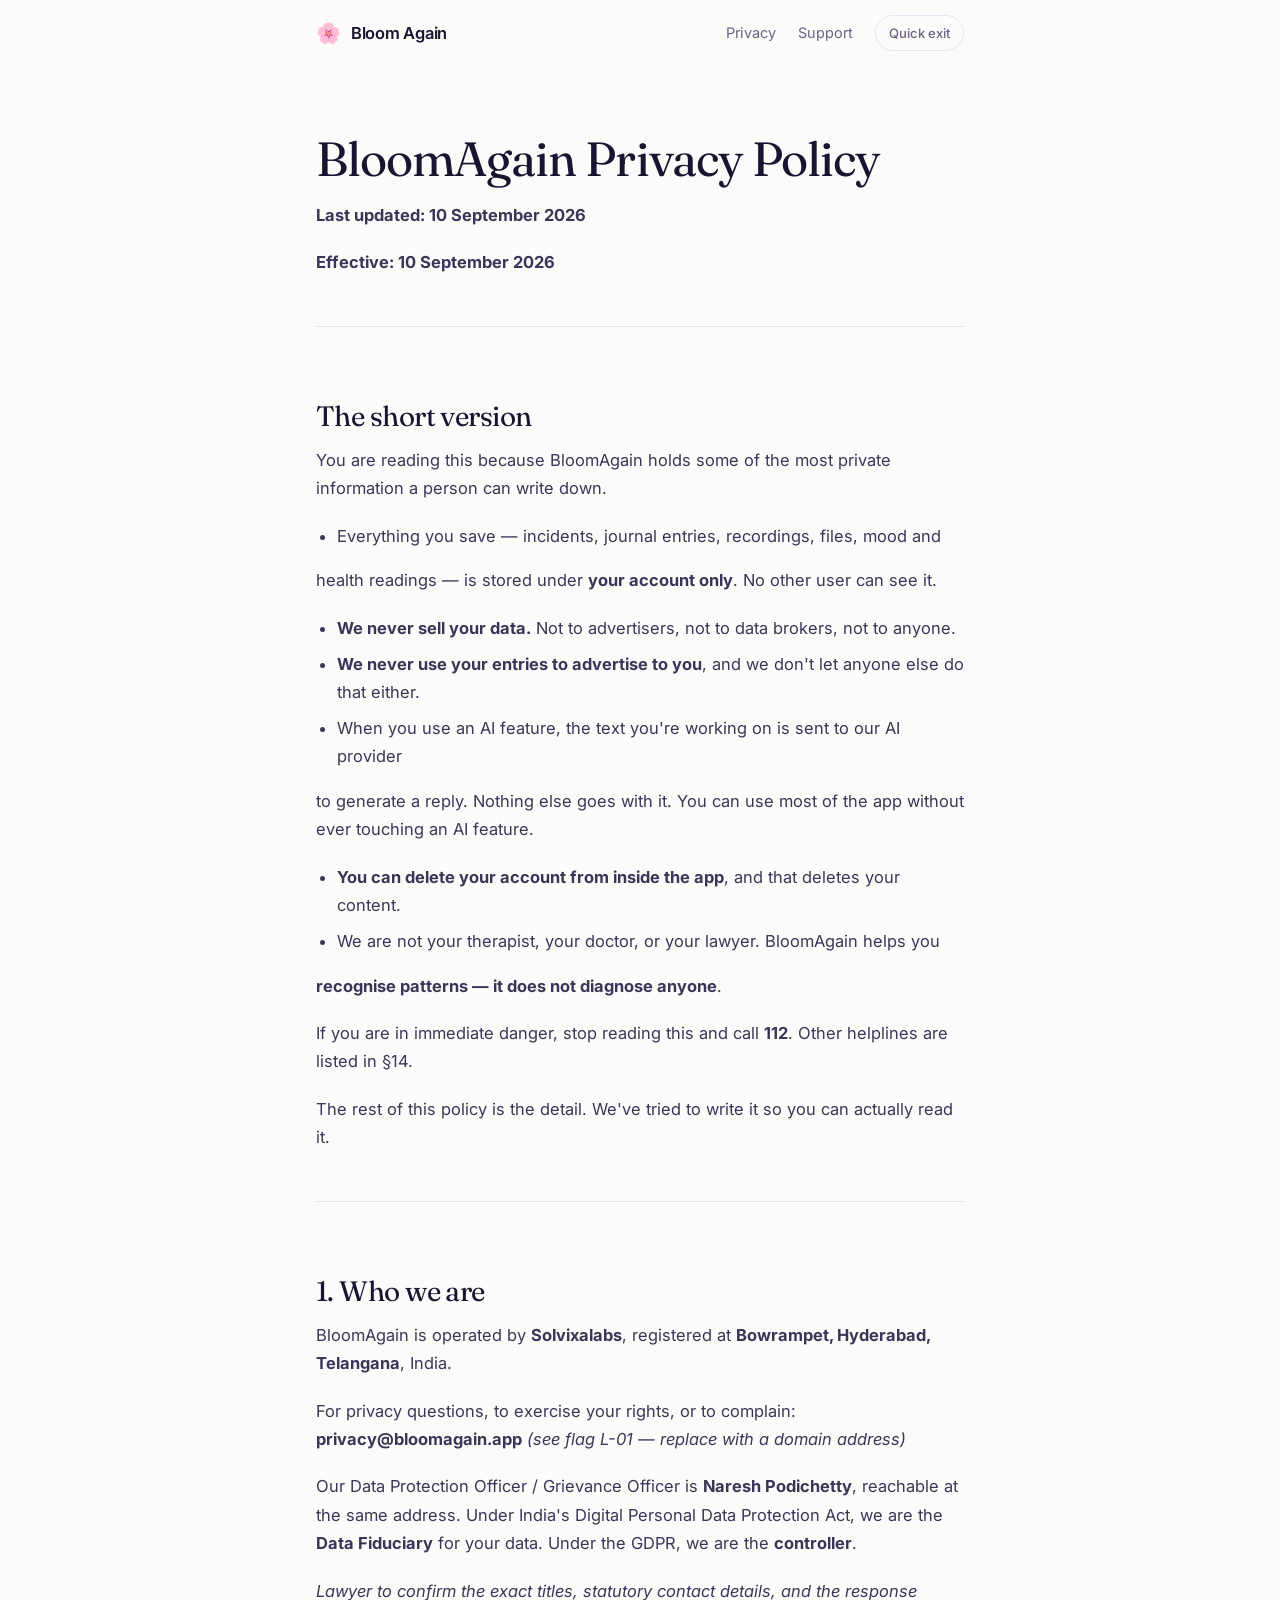
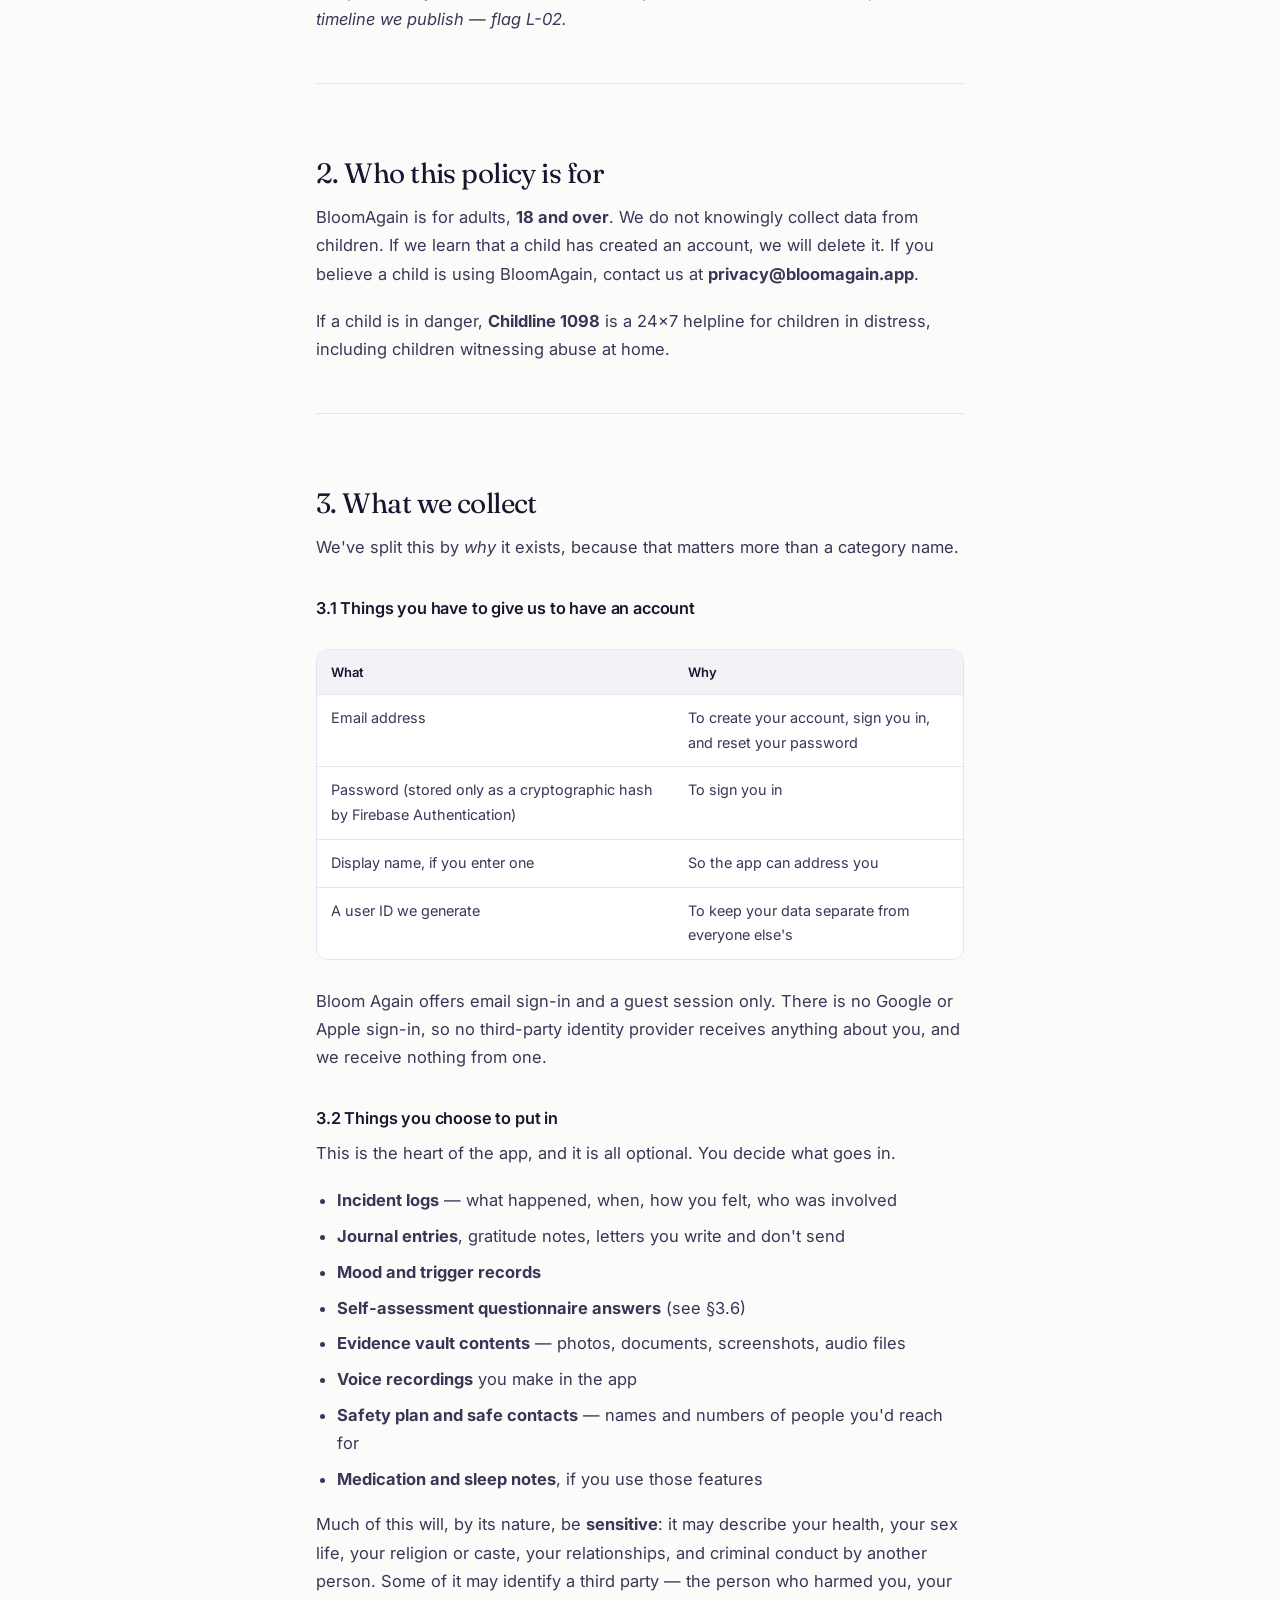
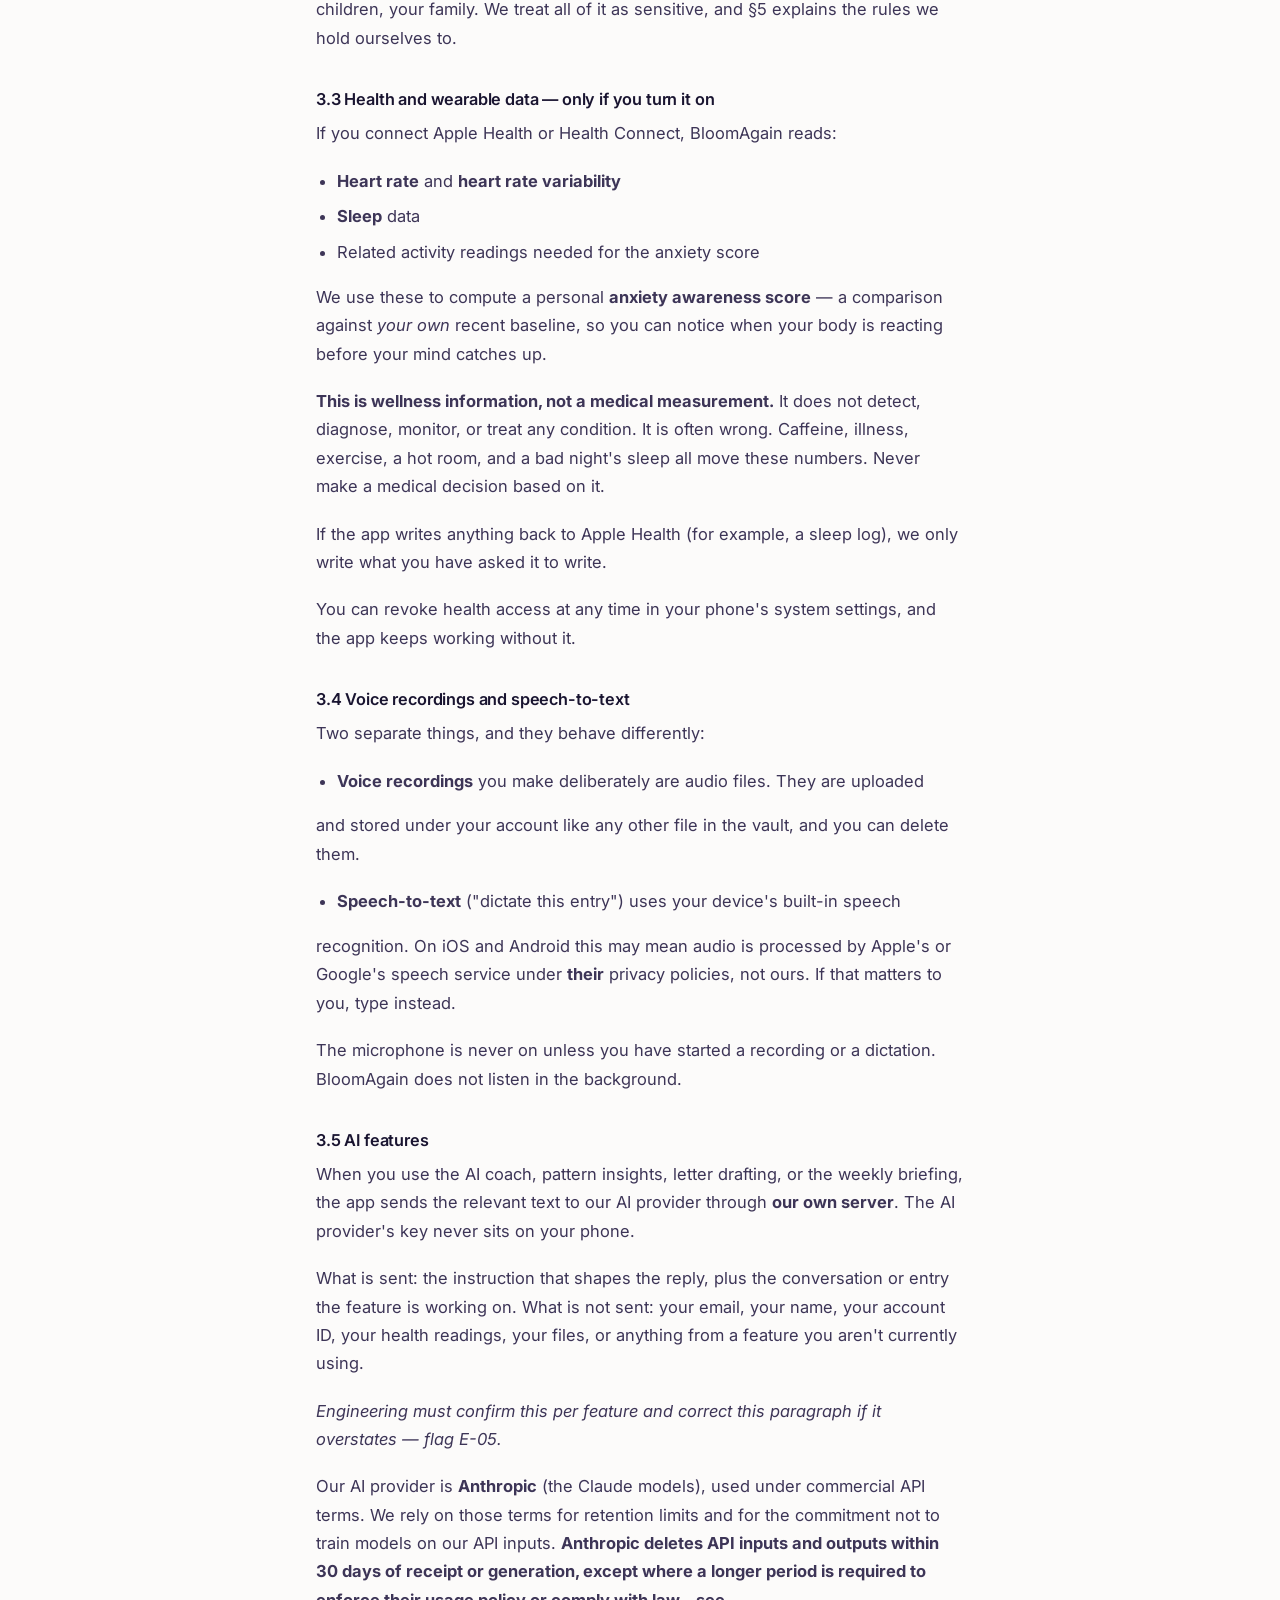
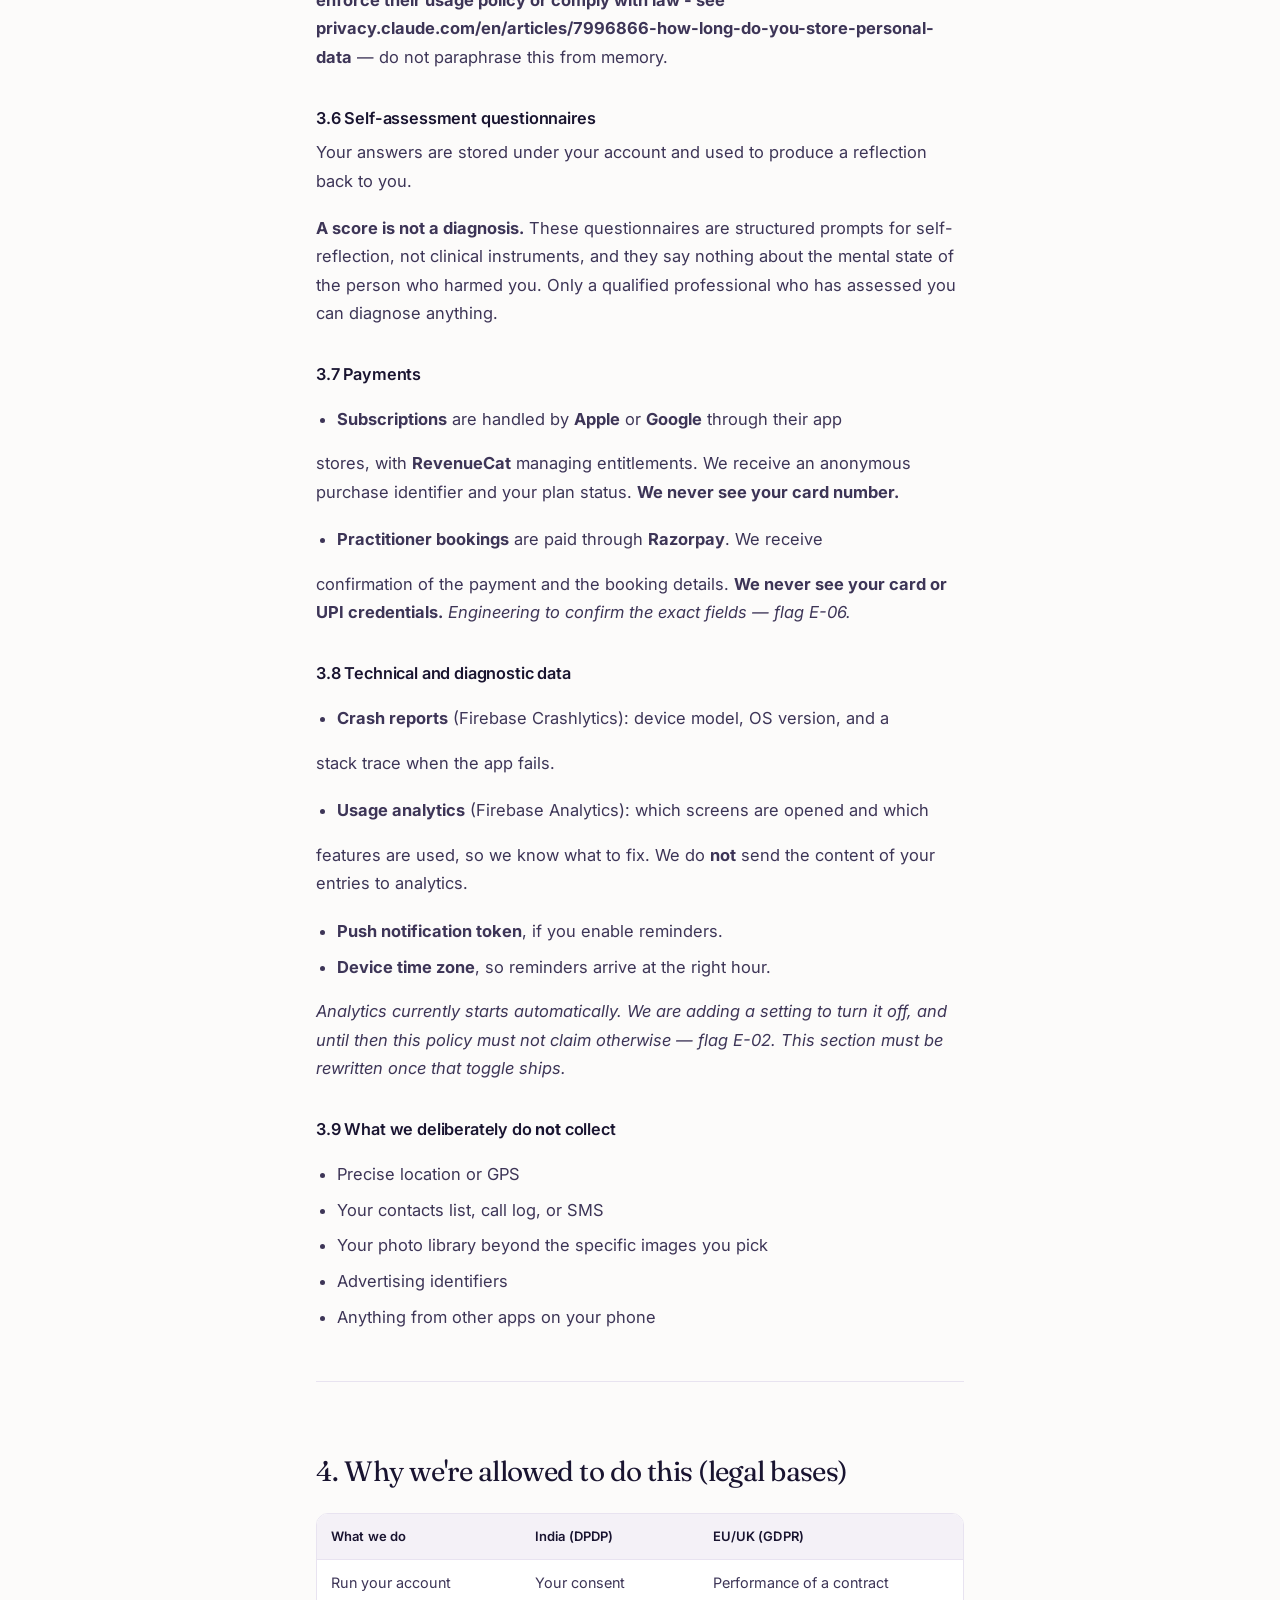
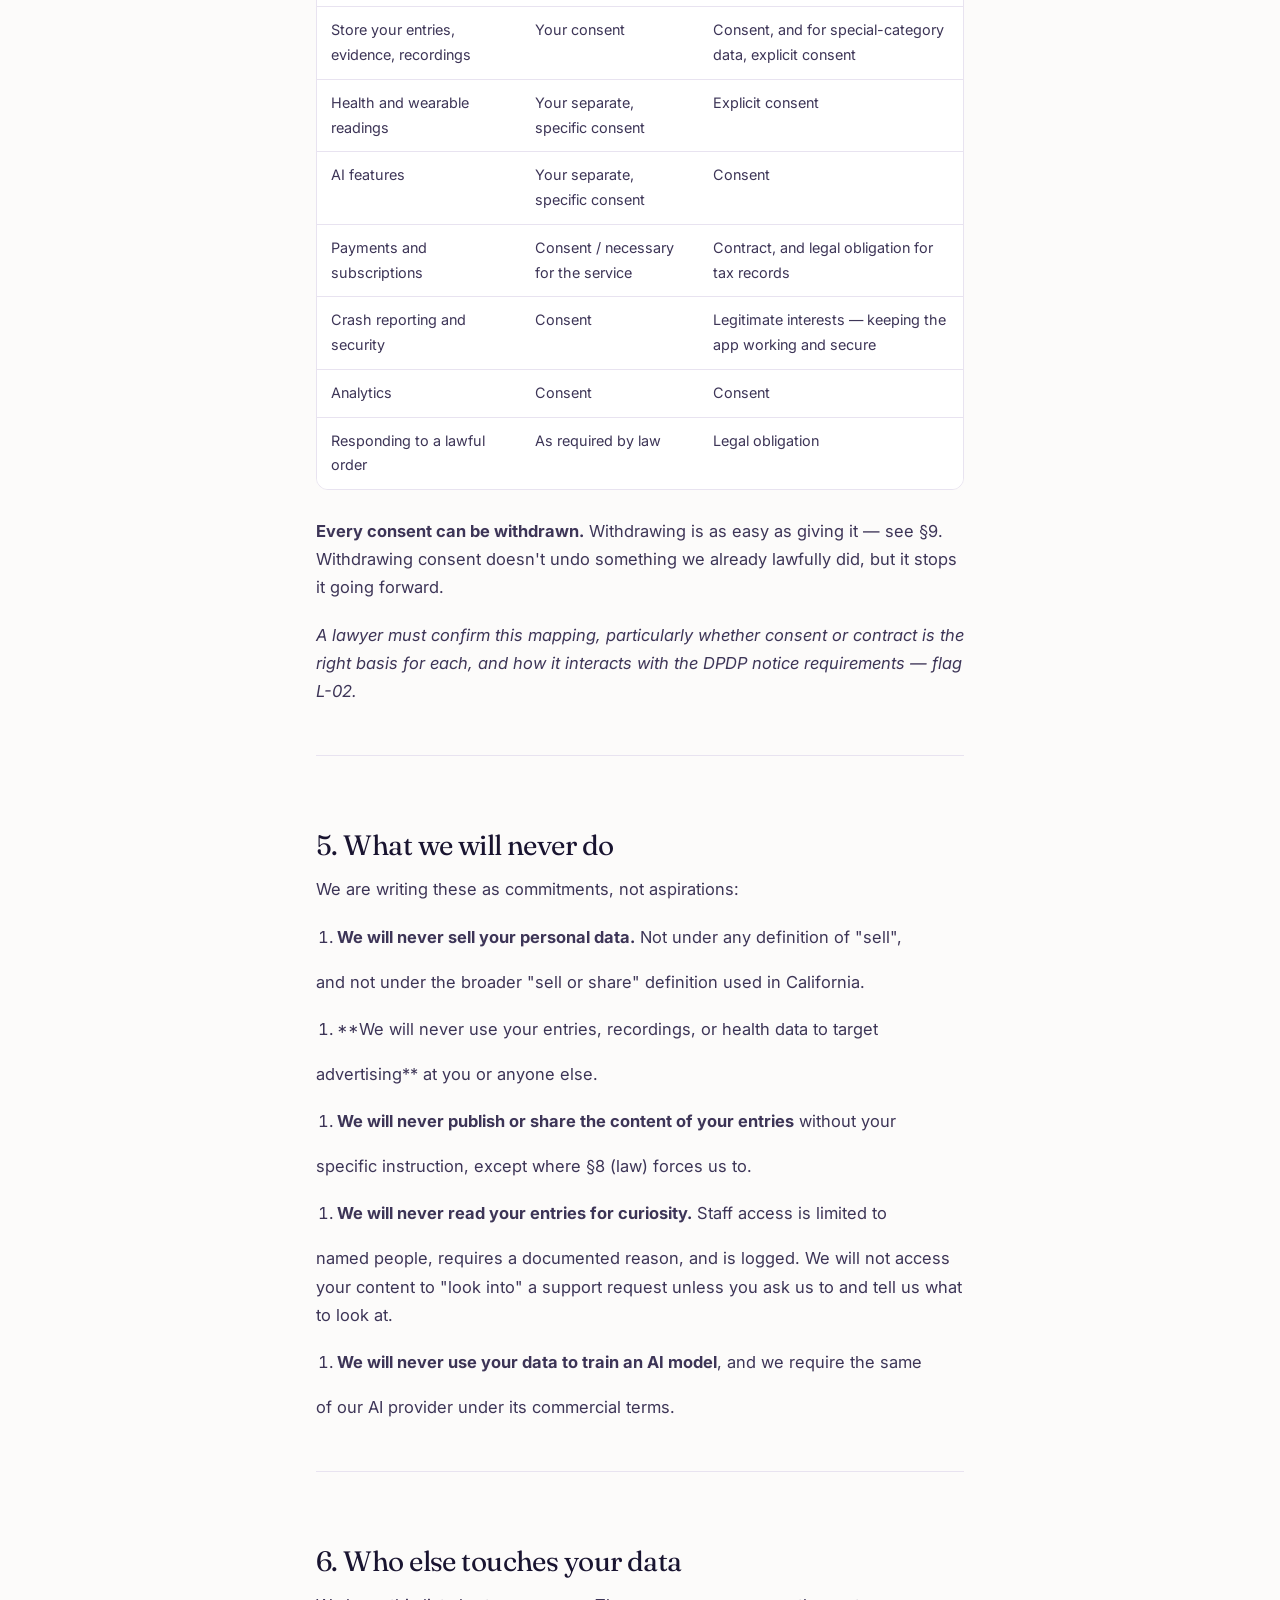
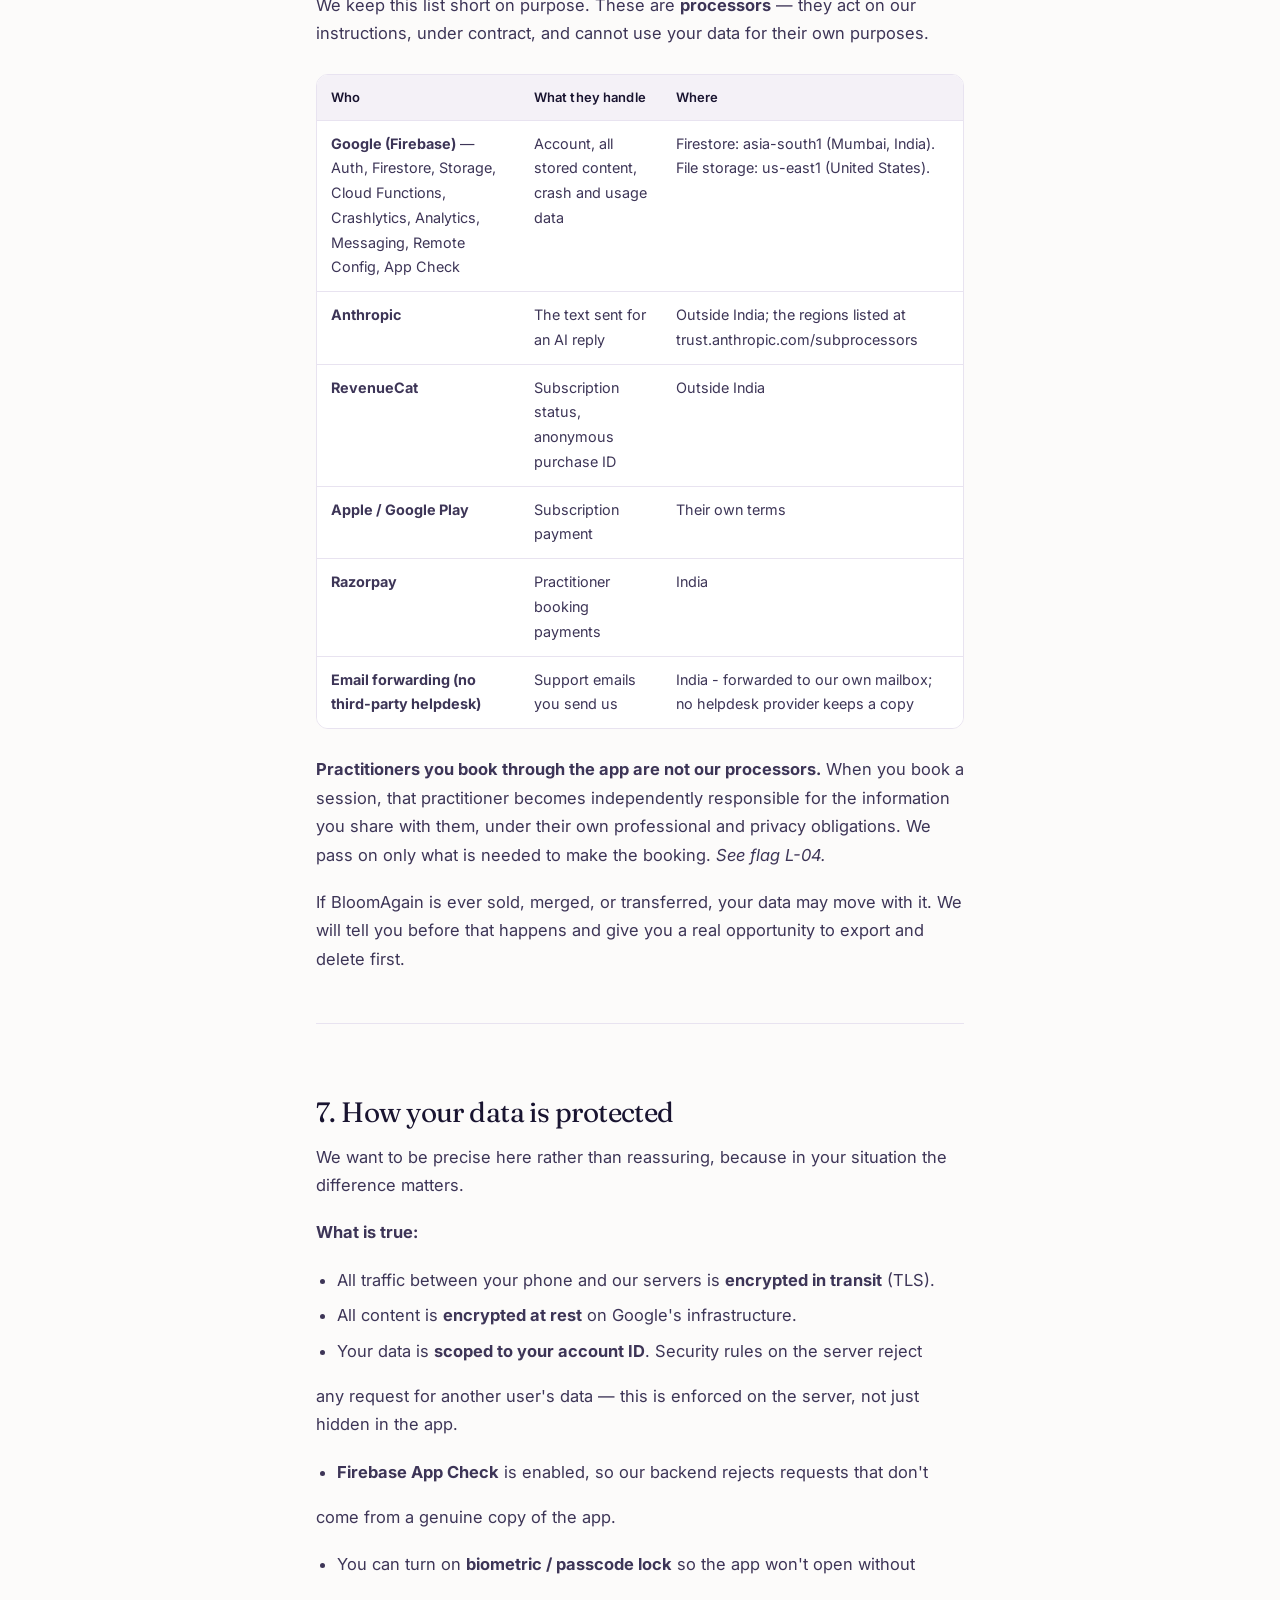
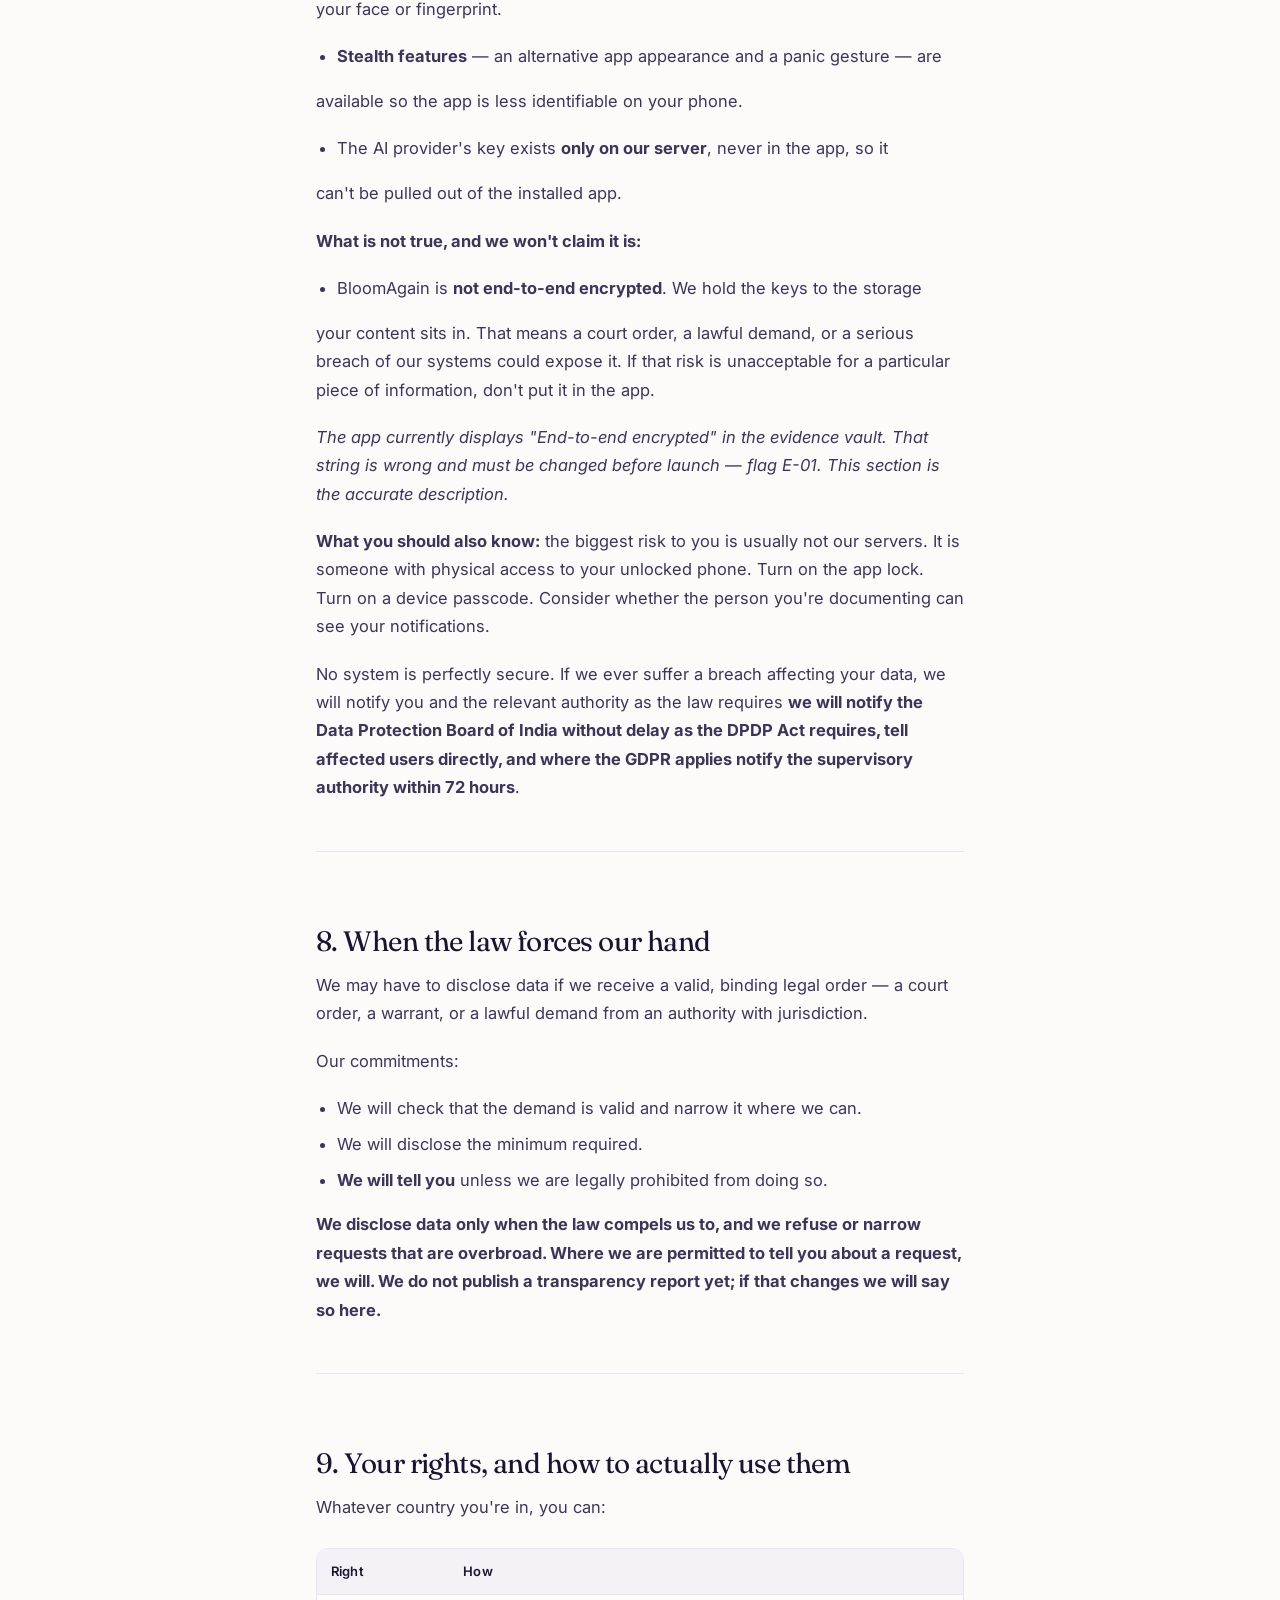
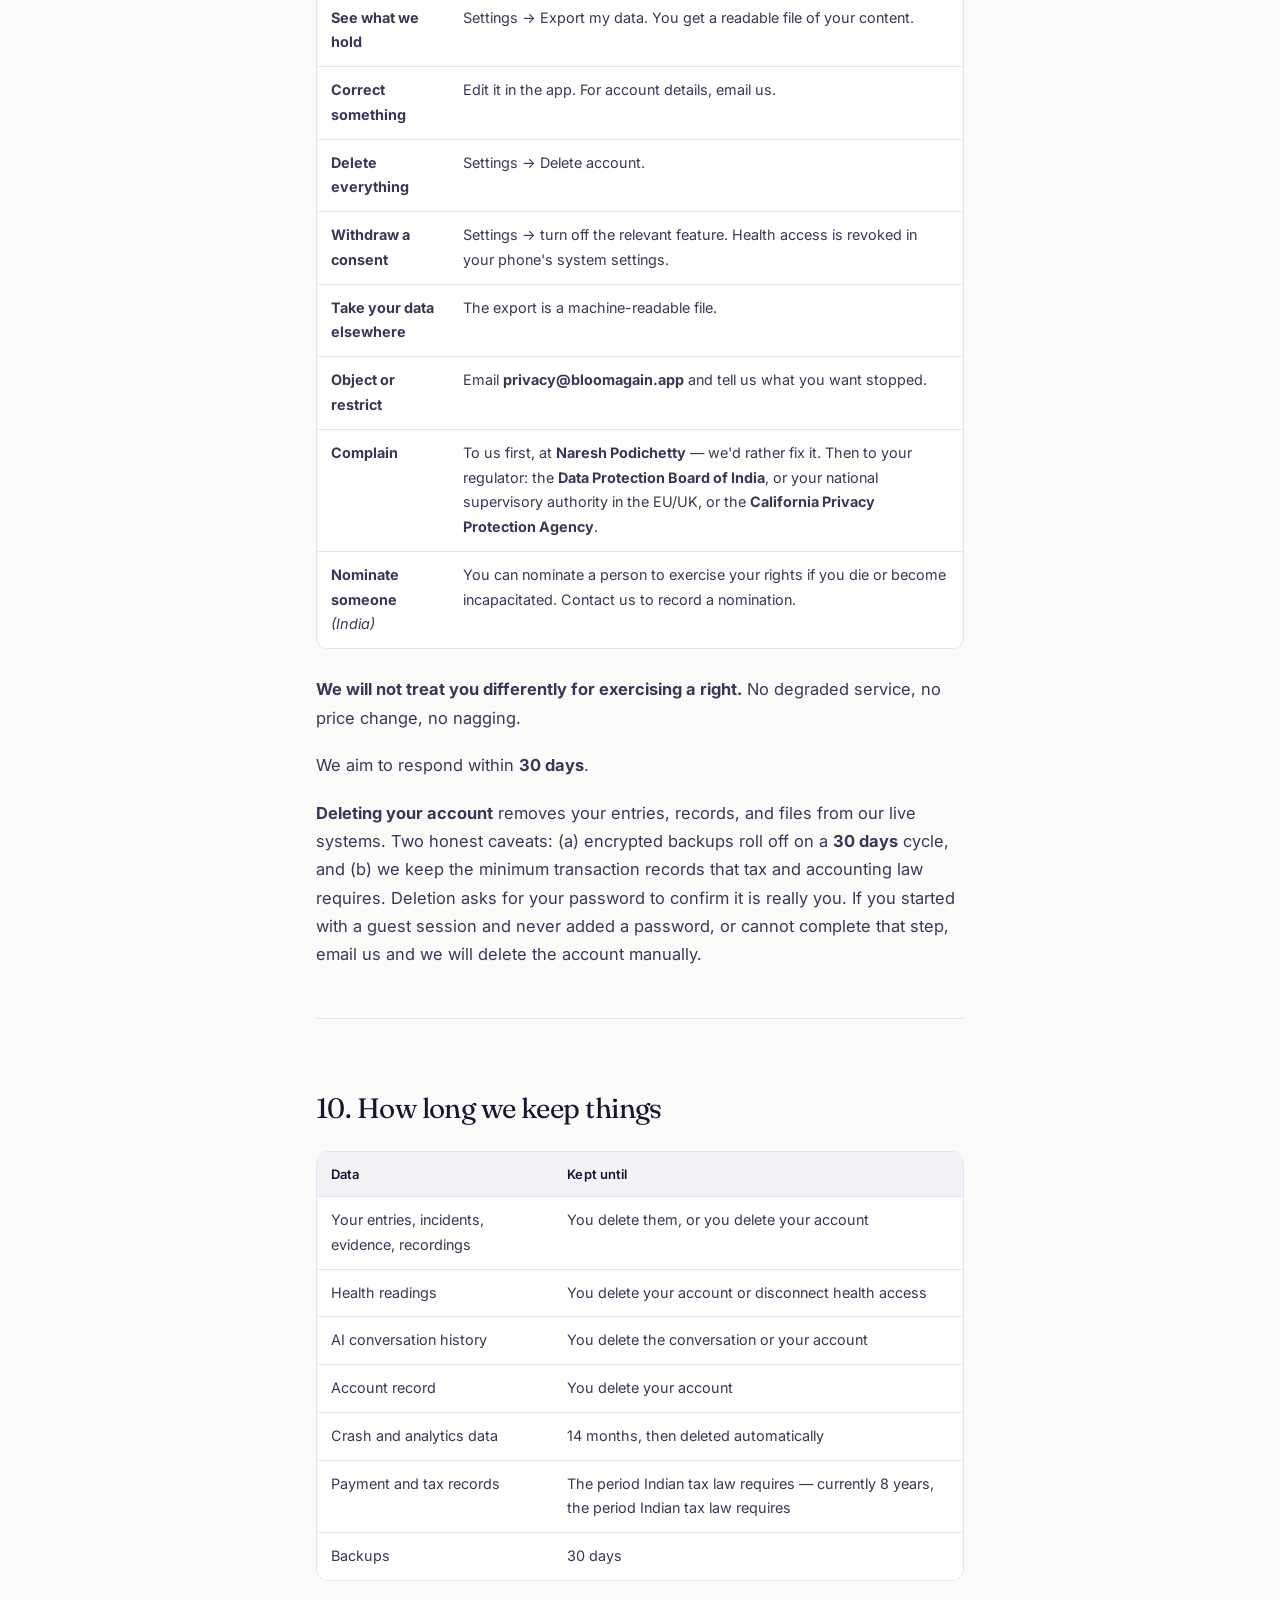
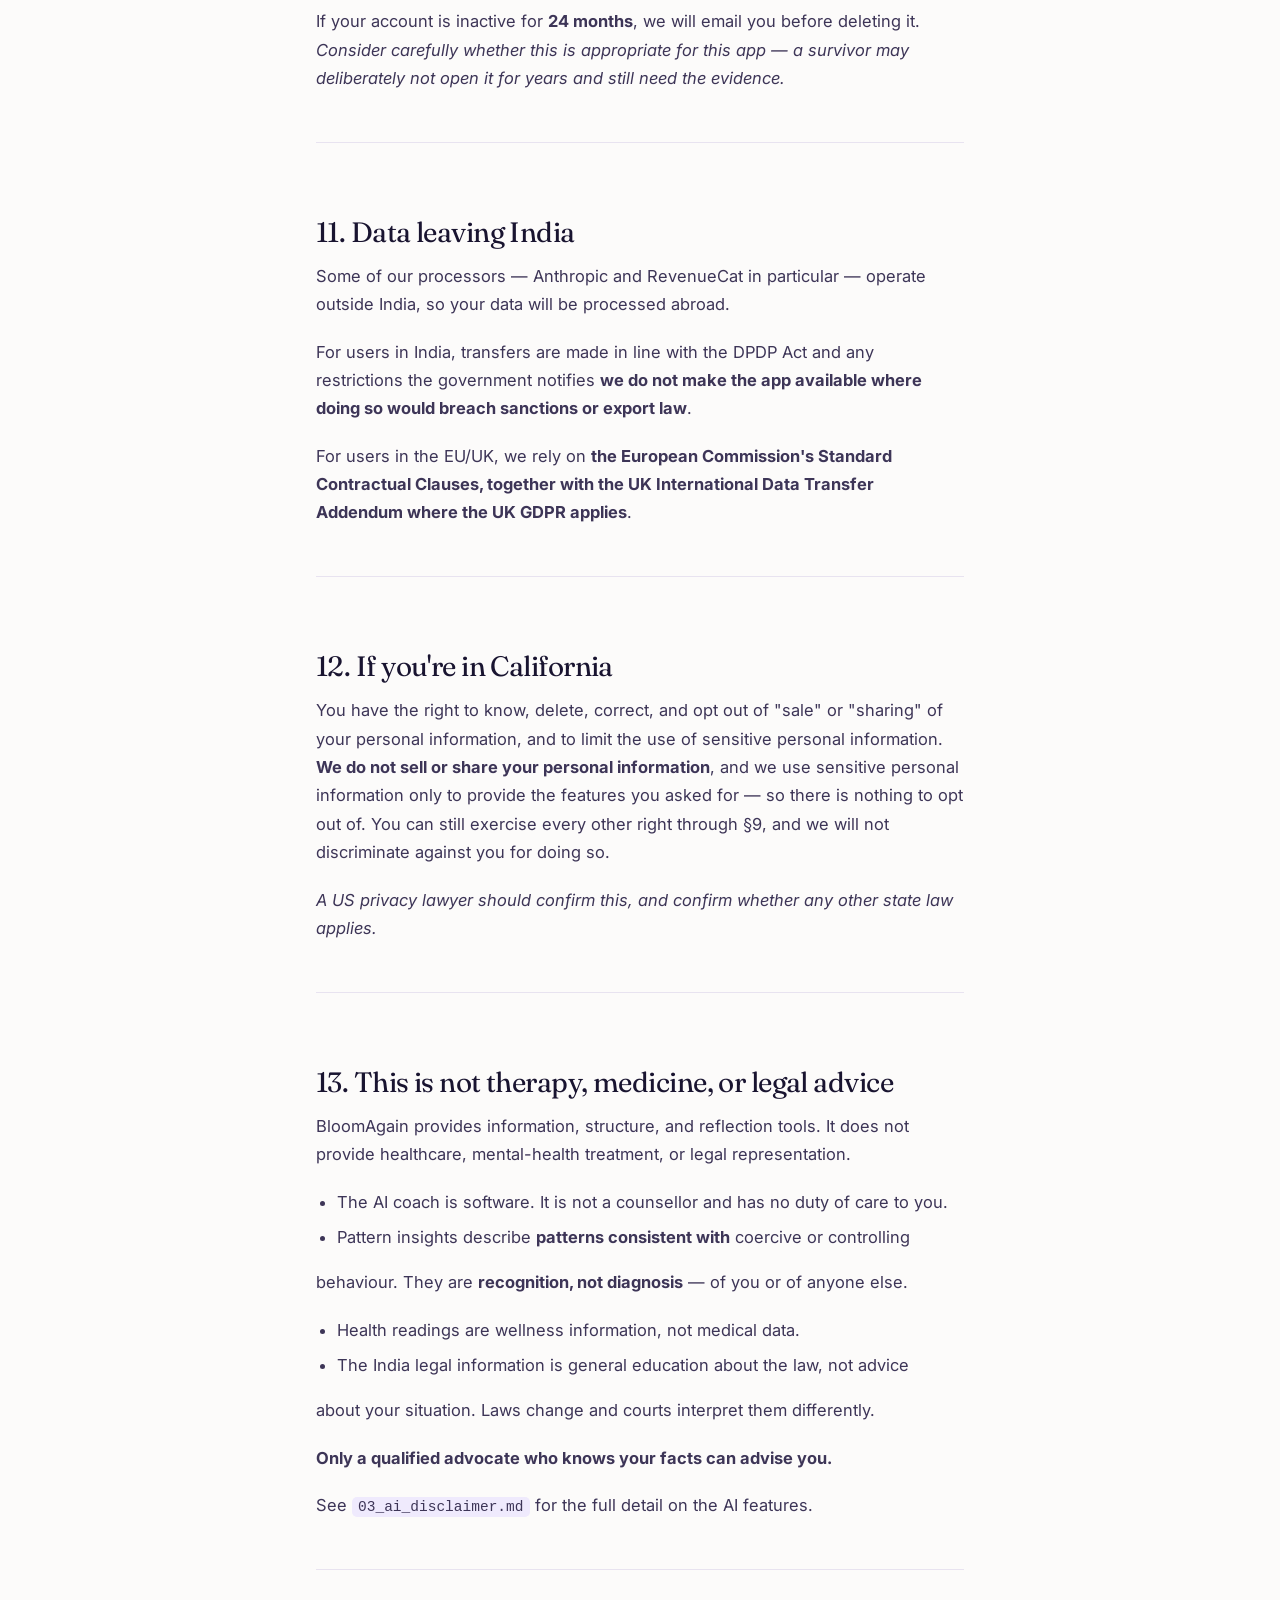
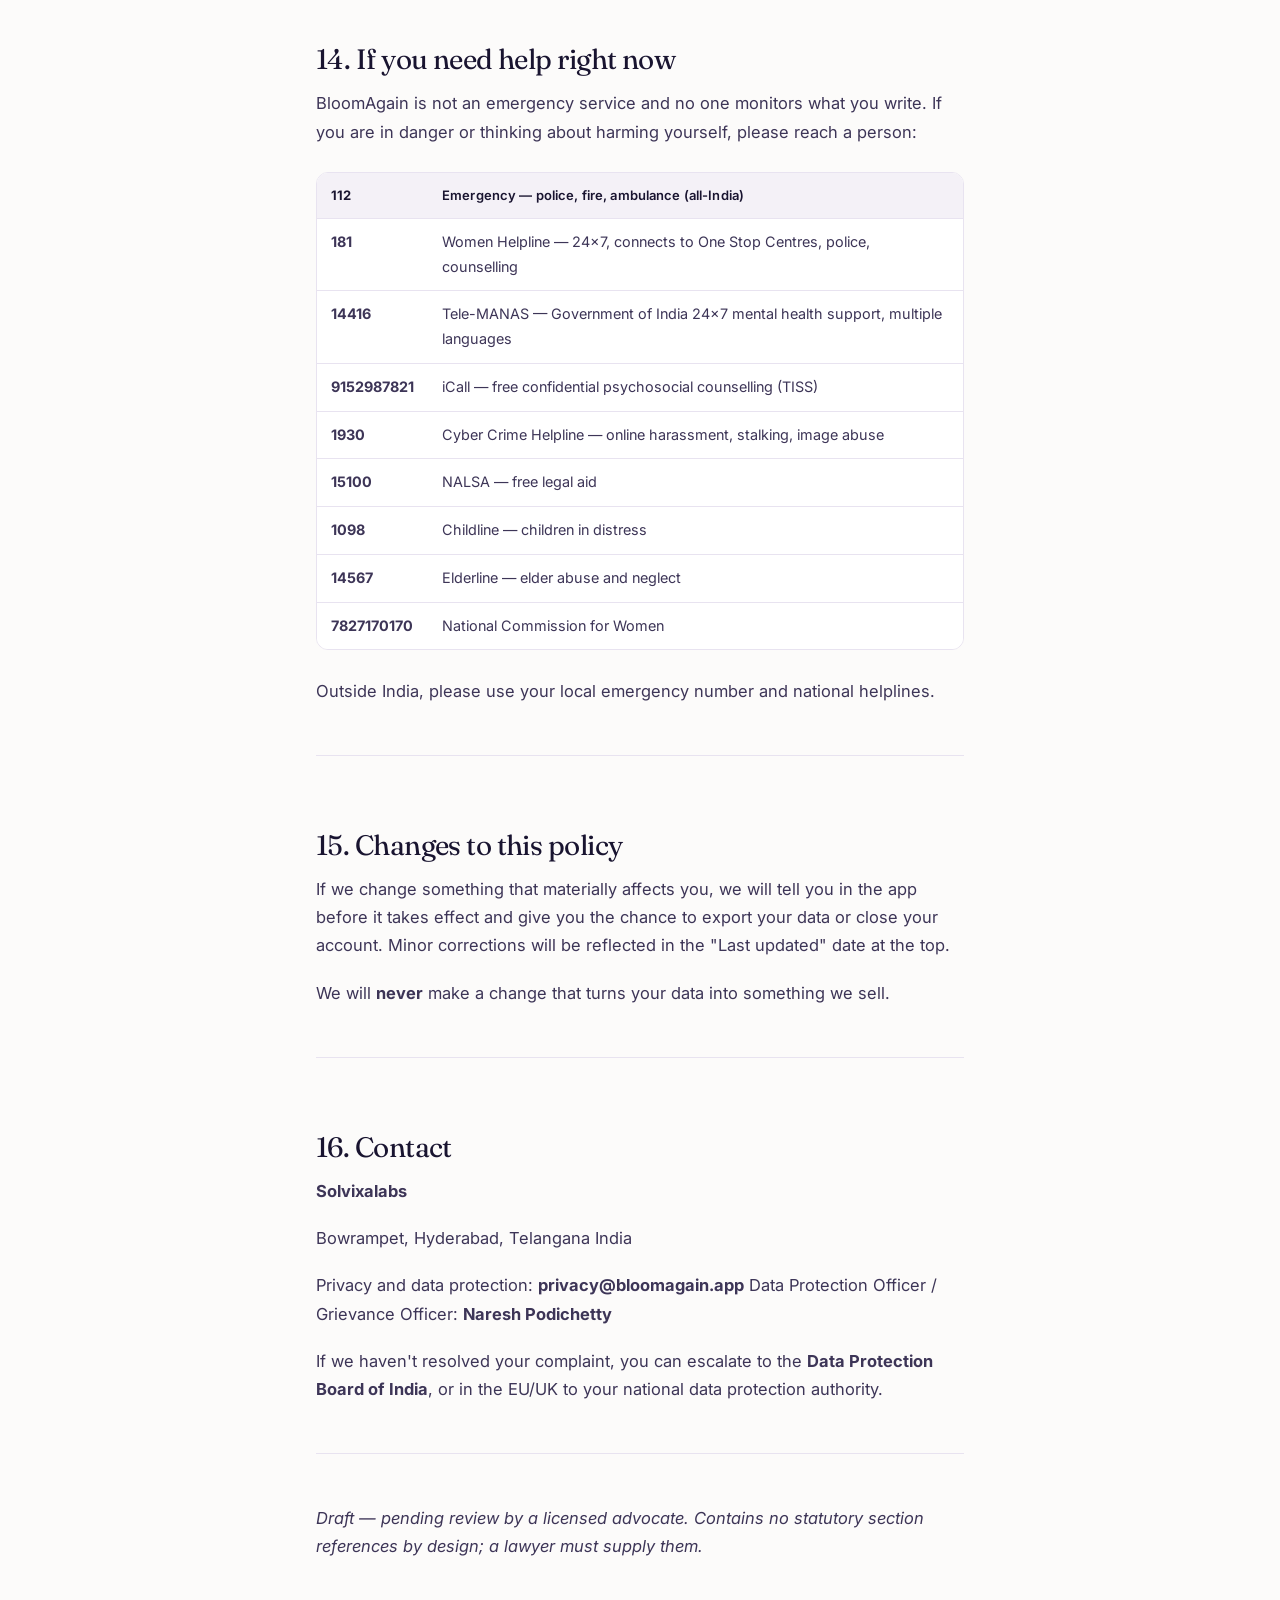
==== commit 647e3226: "Keep standalone bold lines on their own line" ====
--- a/privacy.html
+++ b/privacy.html
@@ -116,7 +116,8 @@
 
 <main class="wrap">
 <h1>BloomAgain Privacy Policy</h1>
-<p><strong>Last updated: 10 September 2026</strong> <strong>Effective: 10 September 2026</strong></p>
+<p><strong>Last updated: 10 September 2026</strong></p>
+<p><strong>Effective: 10 September 2026</strong></p>
 <hr>
 <h2>The short version</h2>
 <p>You are reading this because BloomAgain holds some of the most private information a person can write down.</p>
@@ -380,7 +381,8 @@
 <li>Health readings are wellness information, not medical data.</li>
 <li>The India legal information is general education about the law, not advice</li>
 </ul>
-<p>about your situation. Laws change and courts interpret them differently. <strong>Only a qualified advocate who knows your facts can advise you.</strong></p>
+<p>about your situation. Laws change and courts interpret them differently.</p>
+<p><strong>Only a qualified advocate who knows your facts can advise you.</strong></p>
 <p>See <code>03_ai_disclaimer.md</code> for the full detail on the AI features.</p>
 <hr>
 <h2>14. If you need help right now</h2>
@@ -403,7 +405,8 @@
 <p>We will <strong>never</strong> make a change that turns your data into something we sell.</p>
 <hr>
 <h2>16. Contact</h2>
-<p><strong>Solvixalabs</strong> Bowrampet, Hyderabad, Telangana India</p>
+<p><strong>Solvixalabs</strong></p>
+<p>Bowrampet, Hyderabad, Telangana India</p>
 <p>Privacy and data protection: <strong>privacy@bloomagain.app</strong> Data Protection Officer / Grievance Officer: <strong>Naresh Podichetty</strong></p>
 <p>If we haven&#x27;t resolved your complaint, you can escalate to the <strong>Data Protection Board of India</strong>, or in the EU/UK to your national data protection authority.</p>
 <hr>
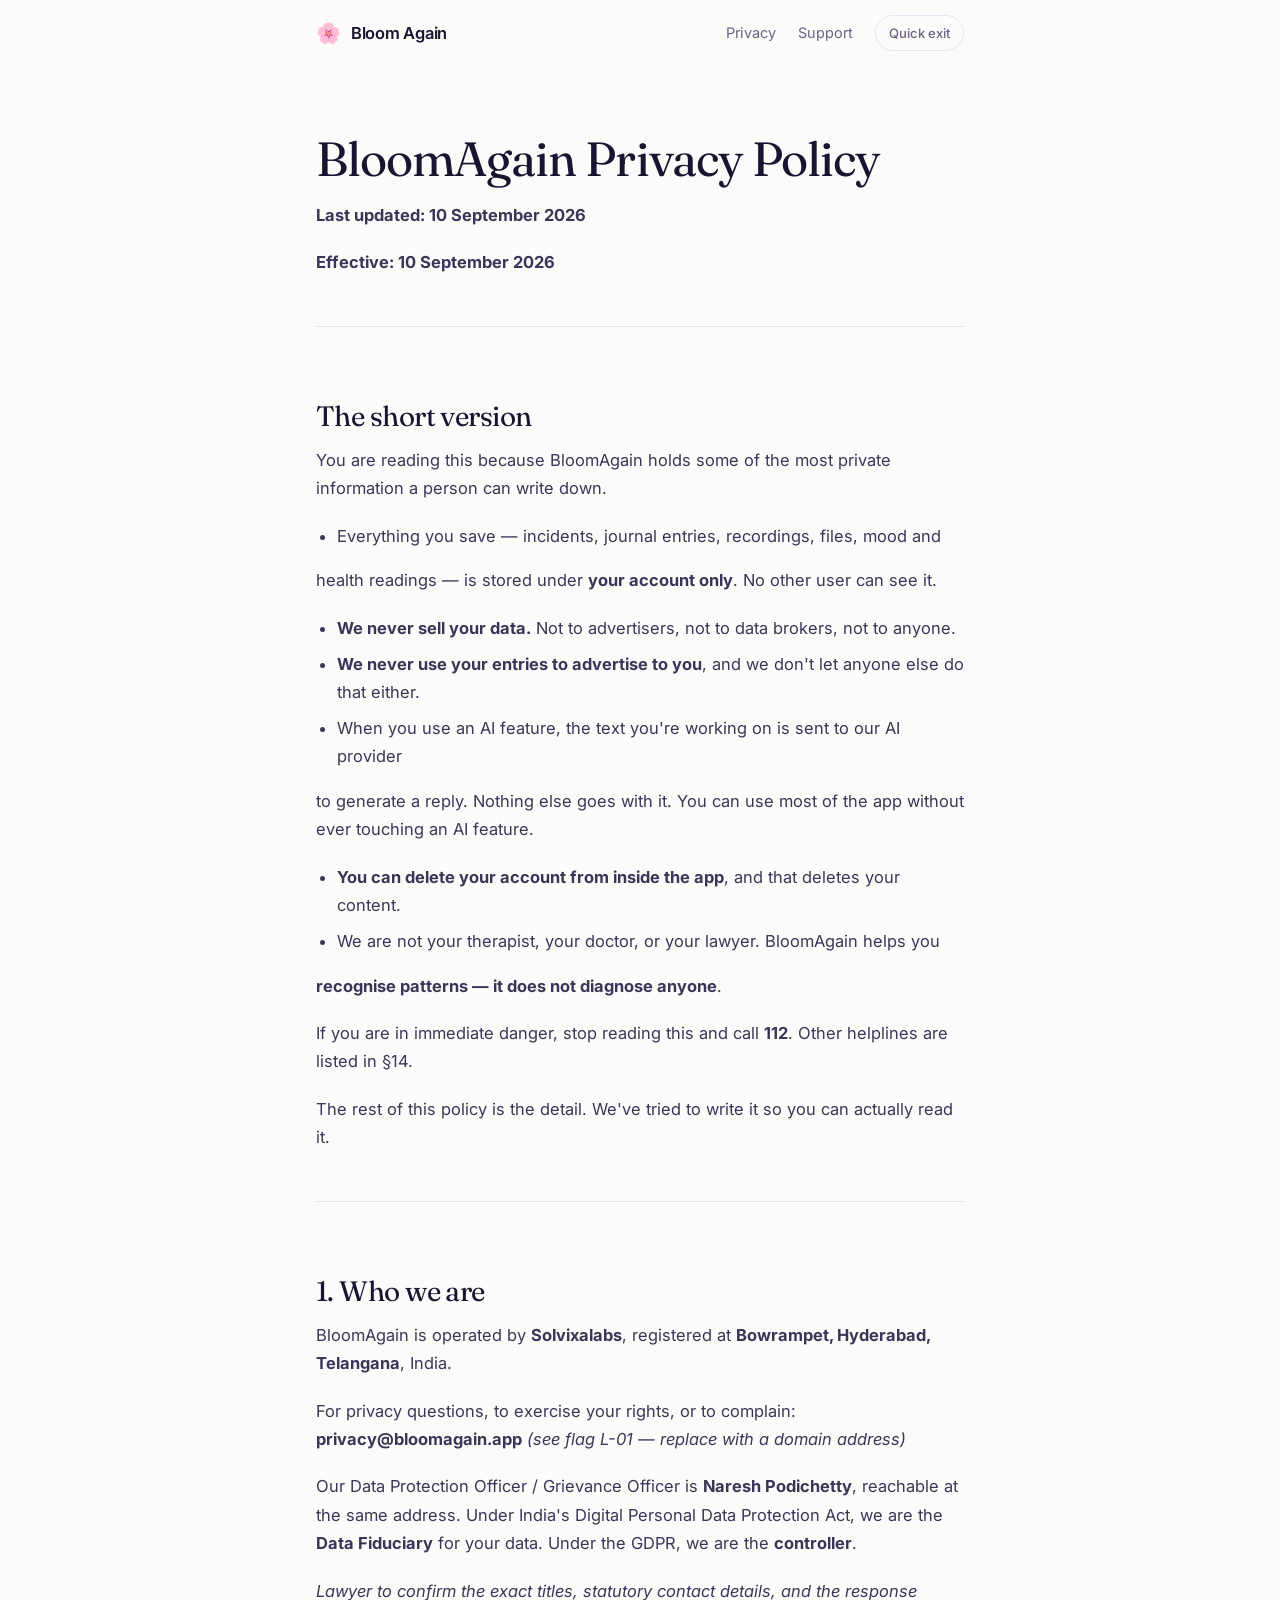
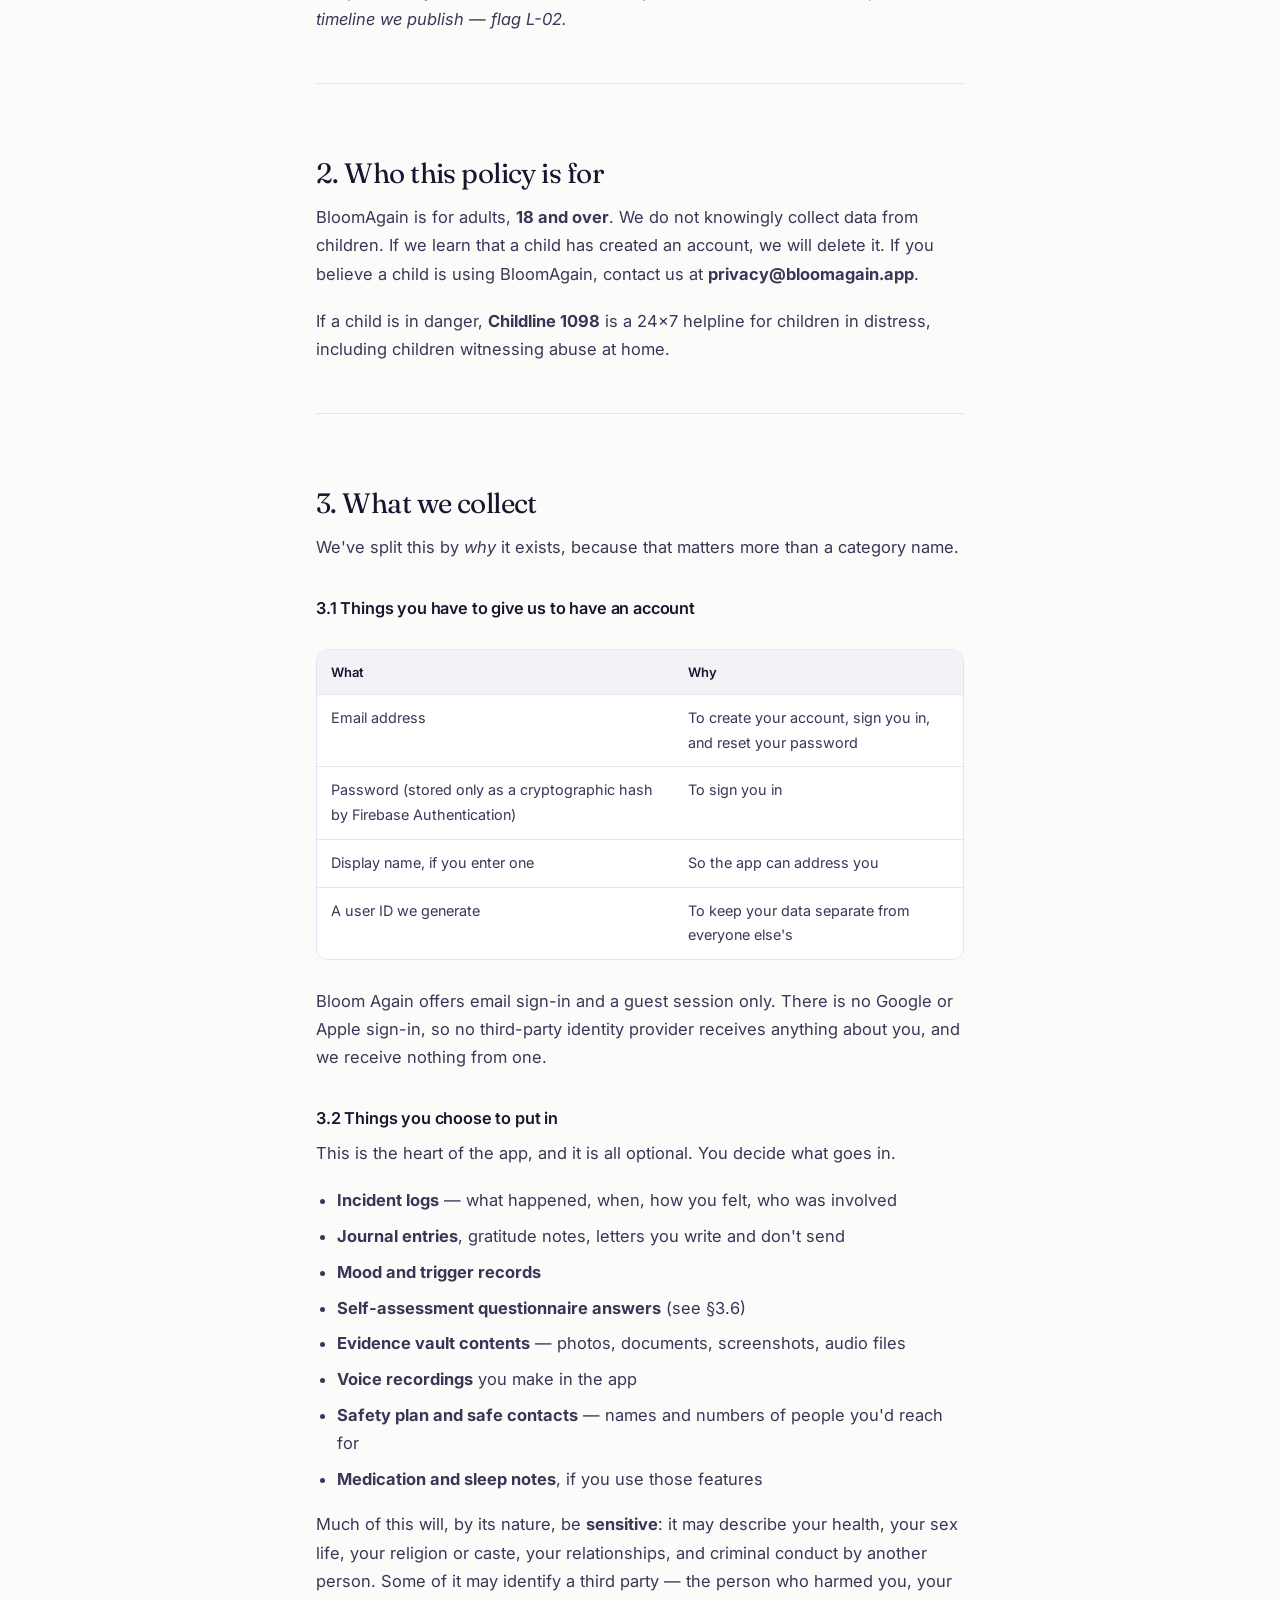
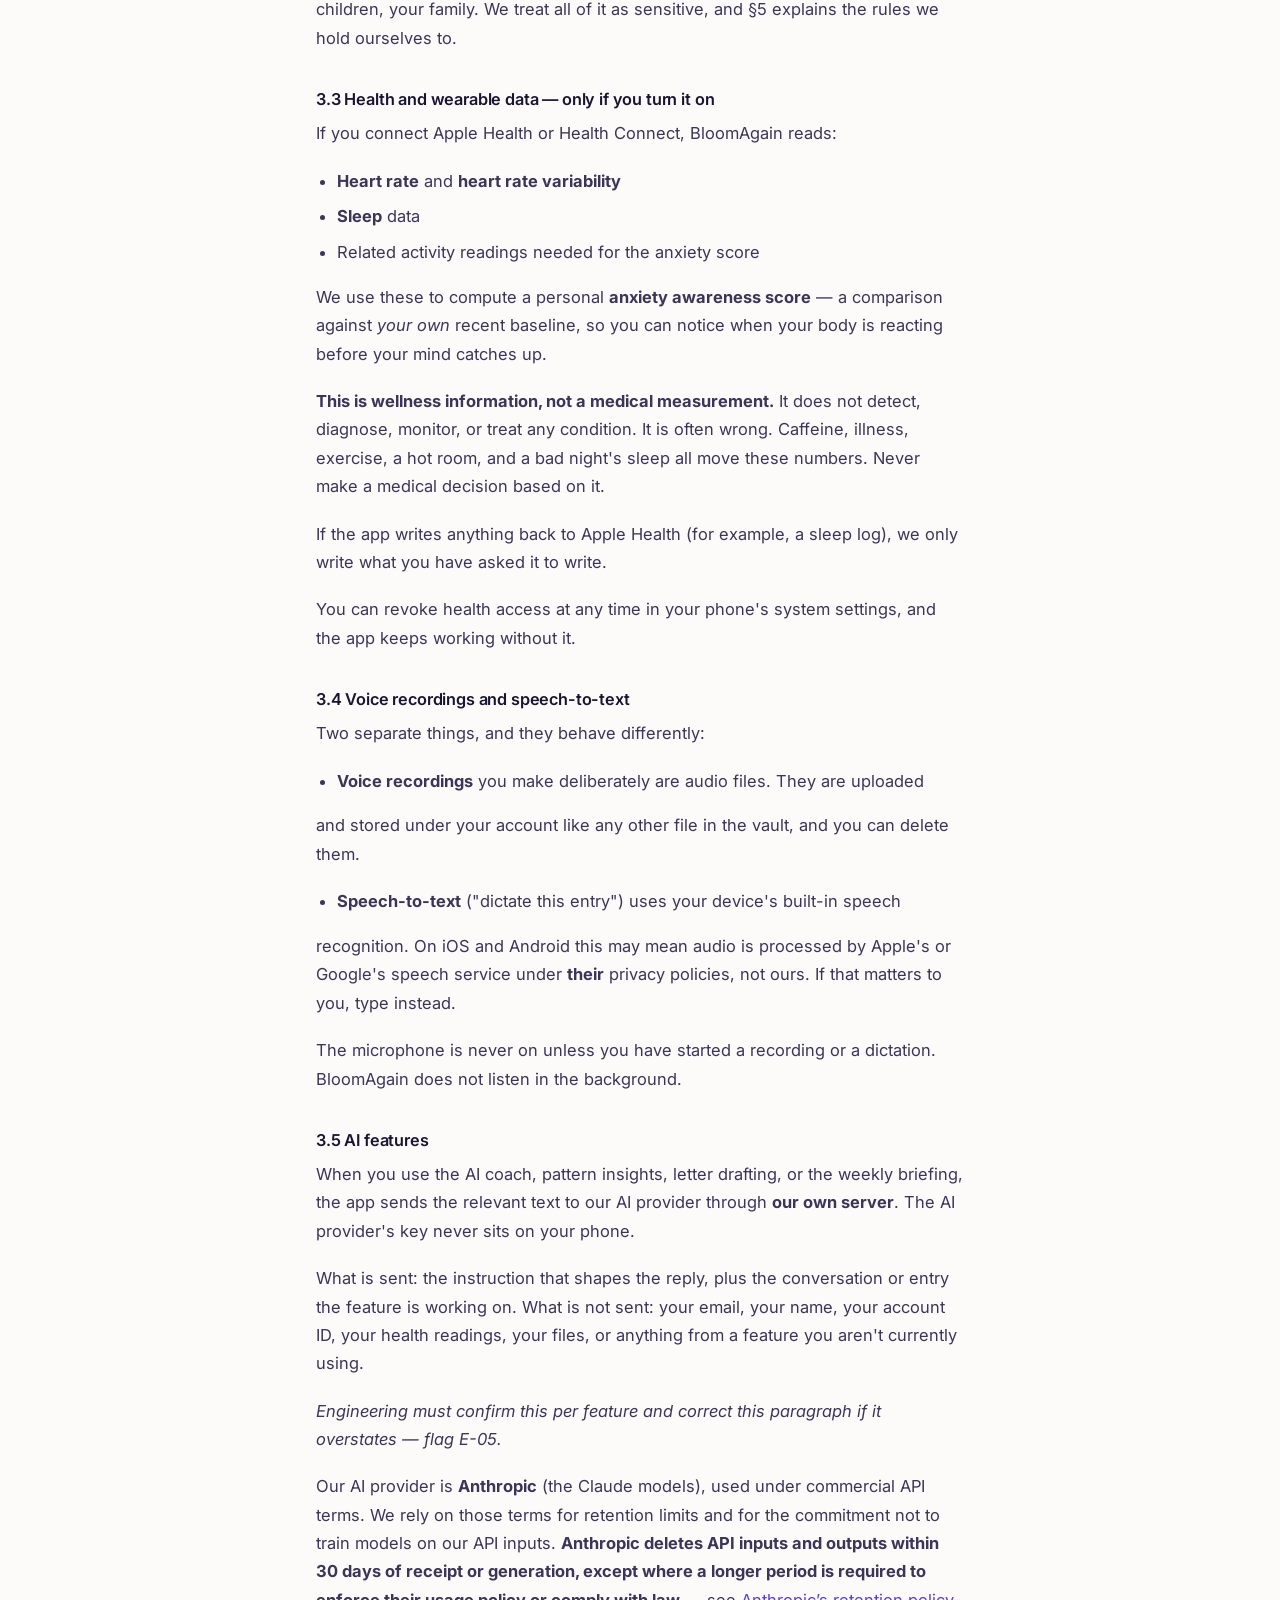
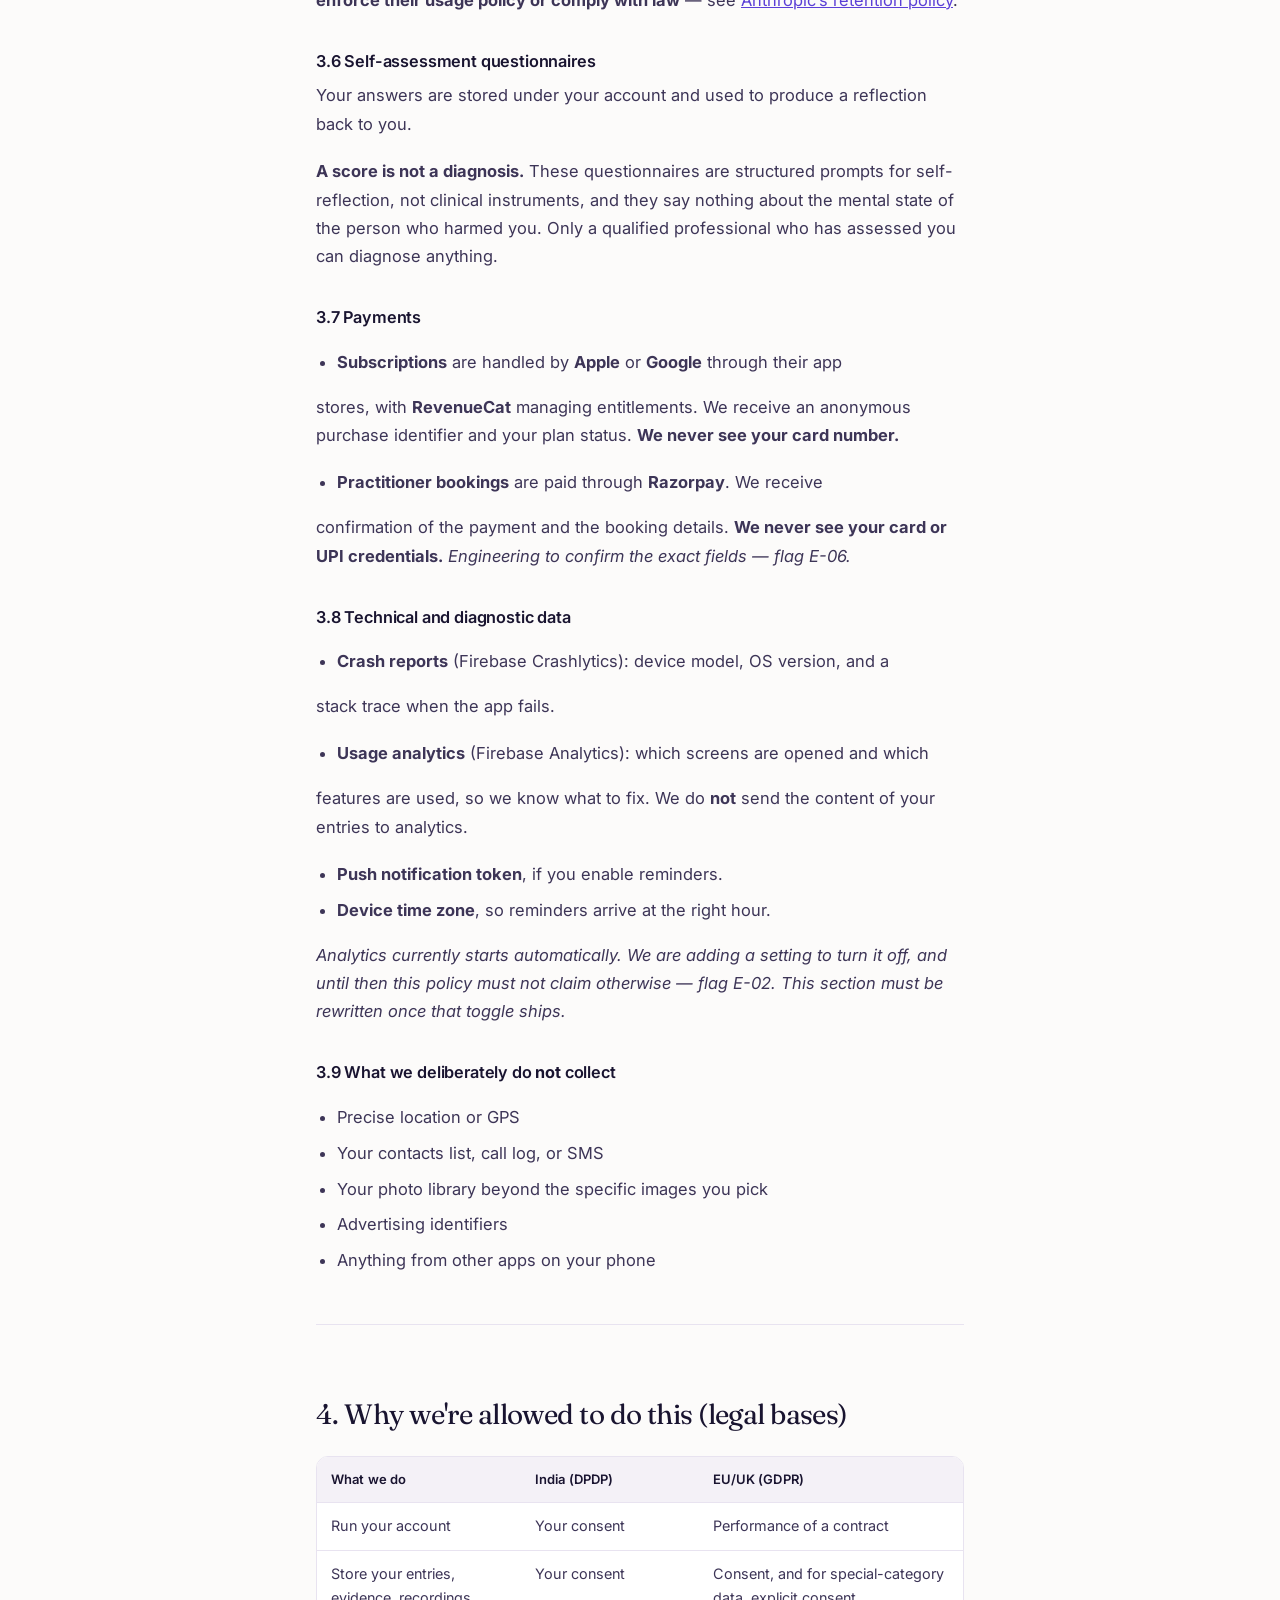
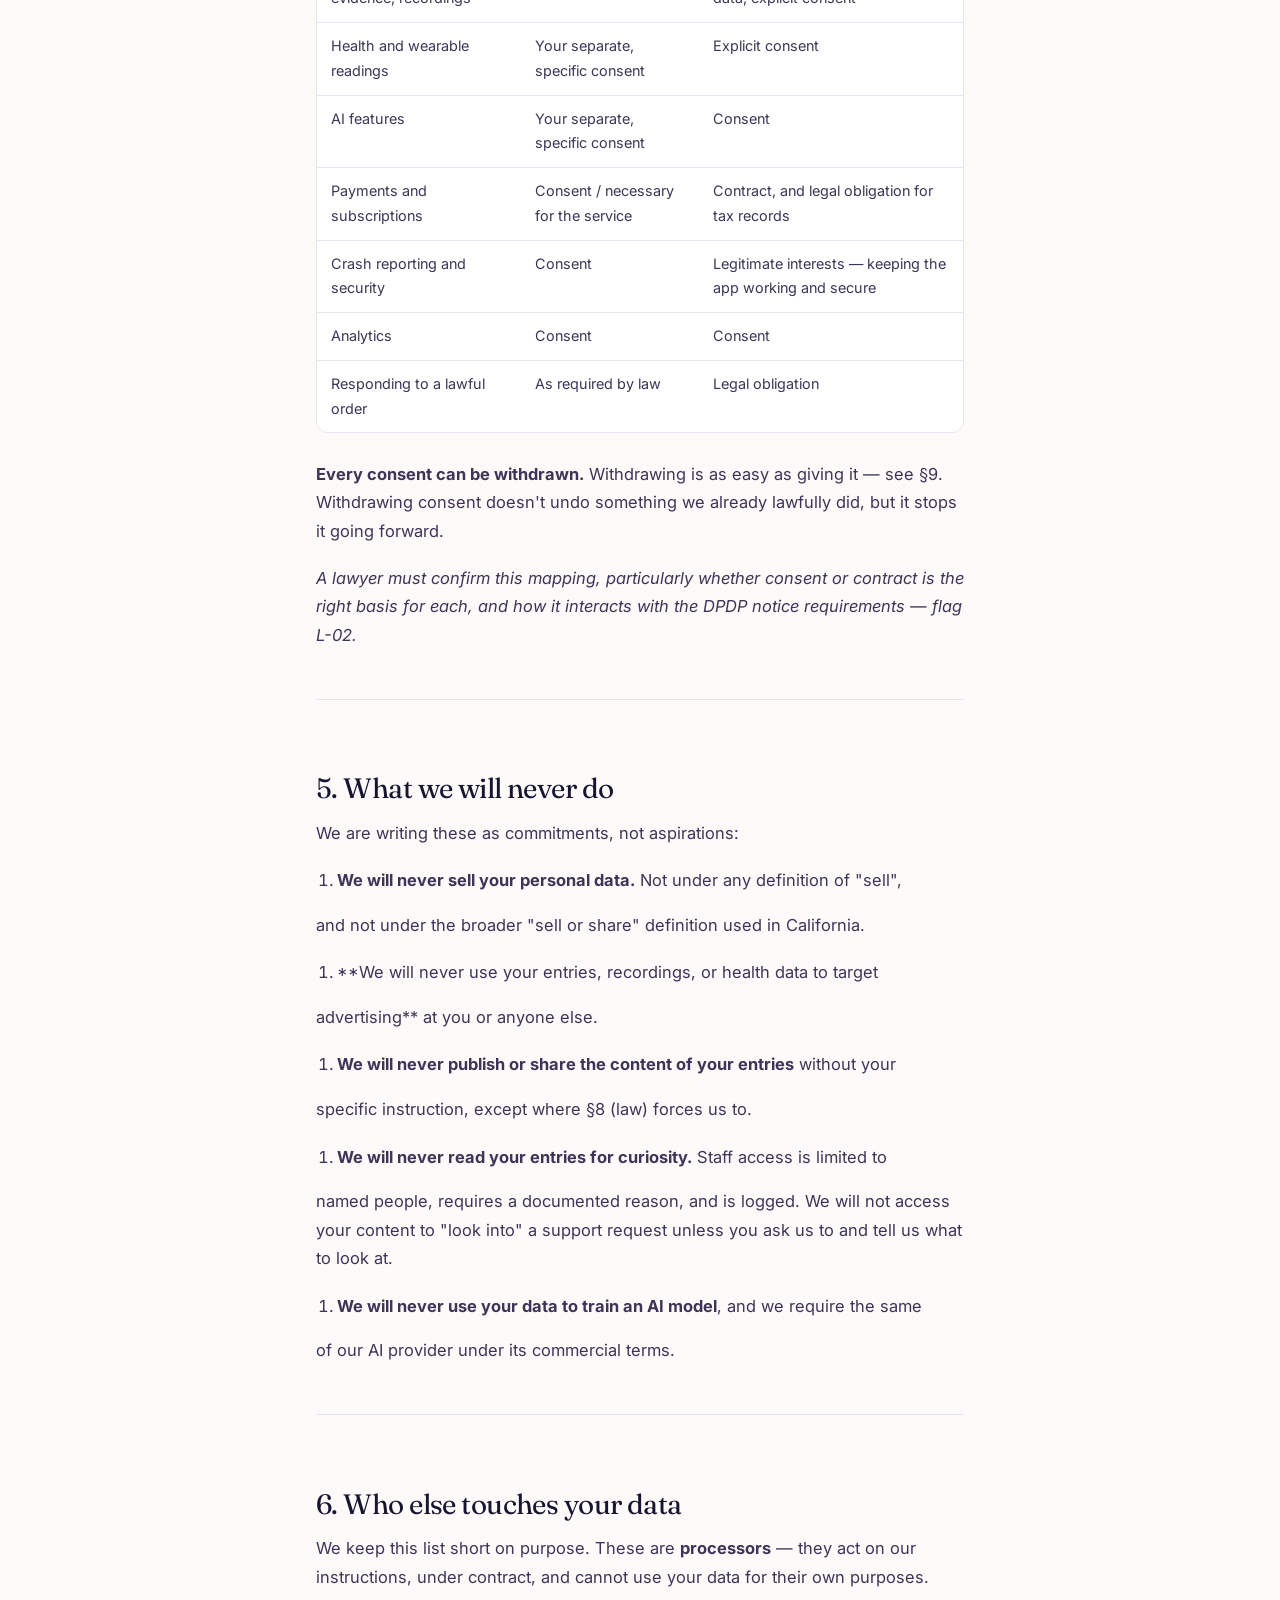
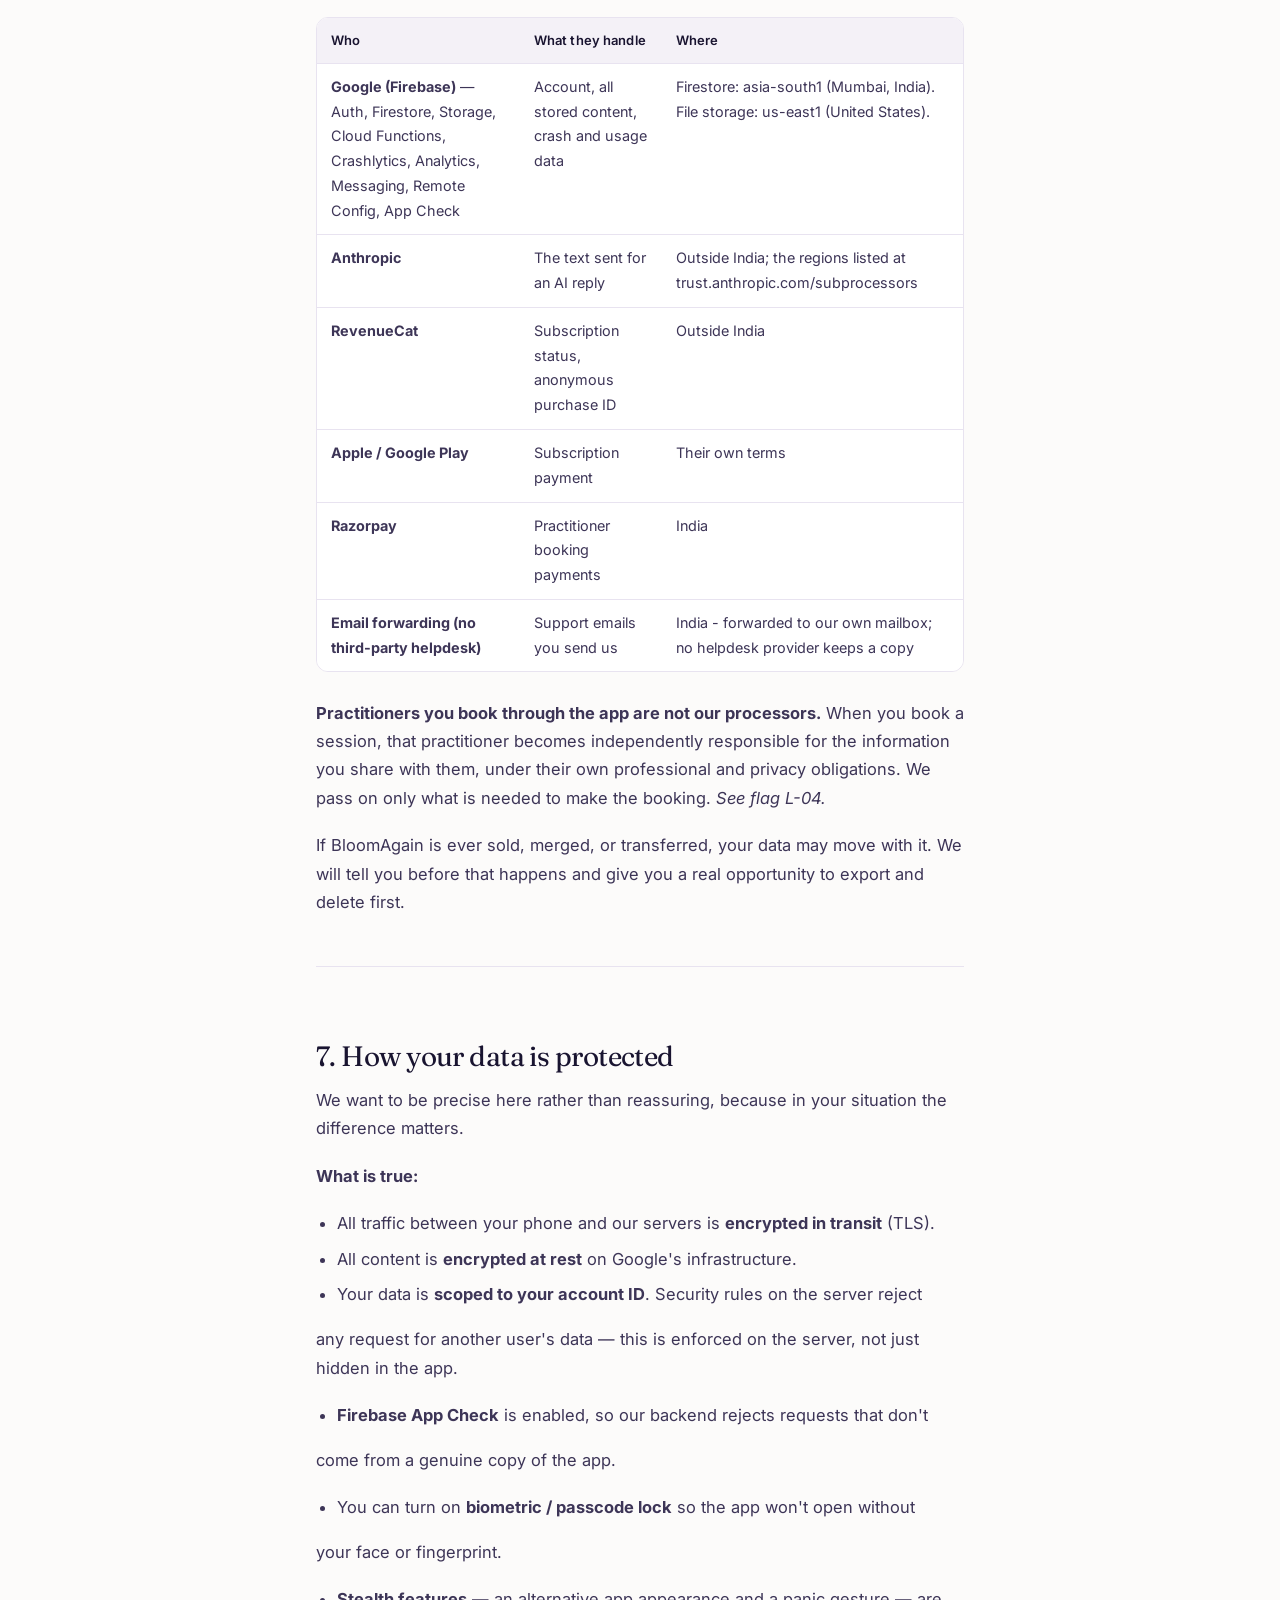
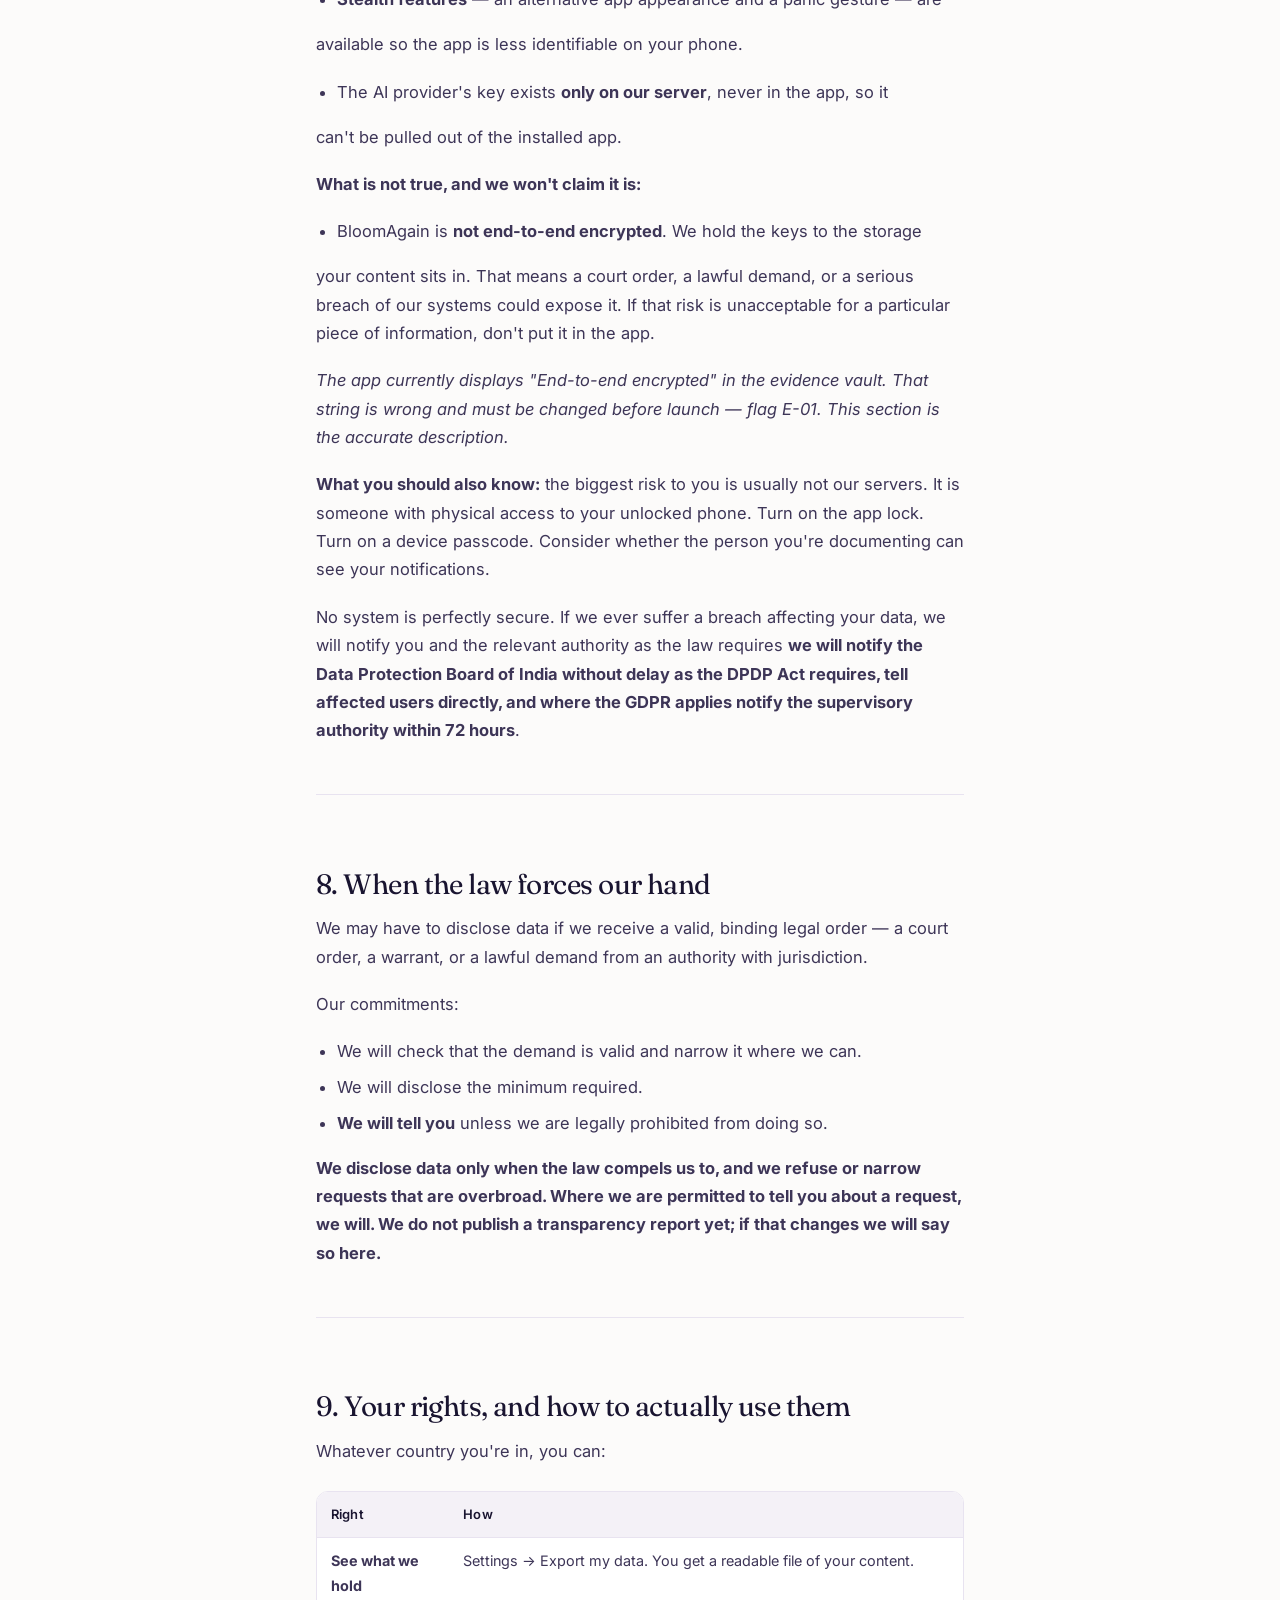
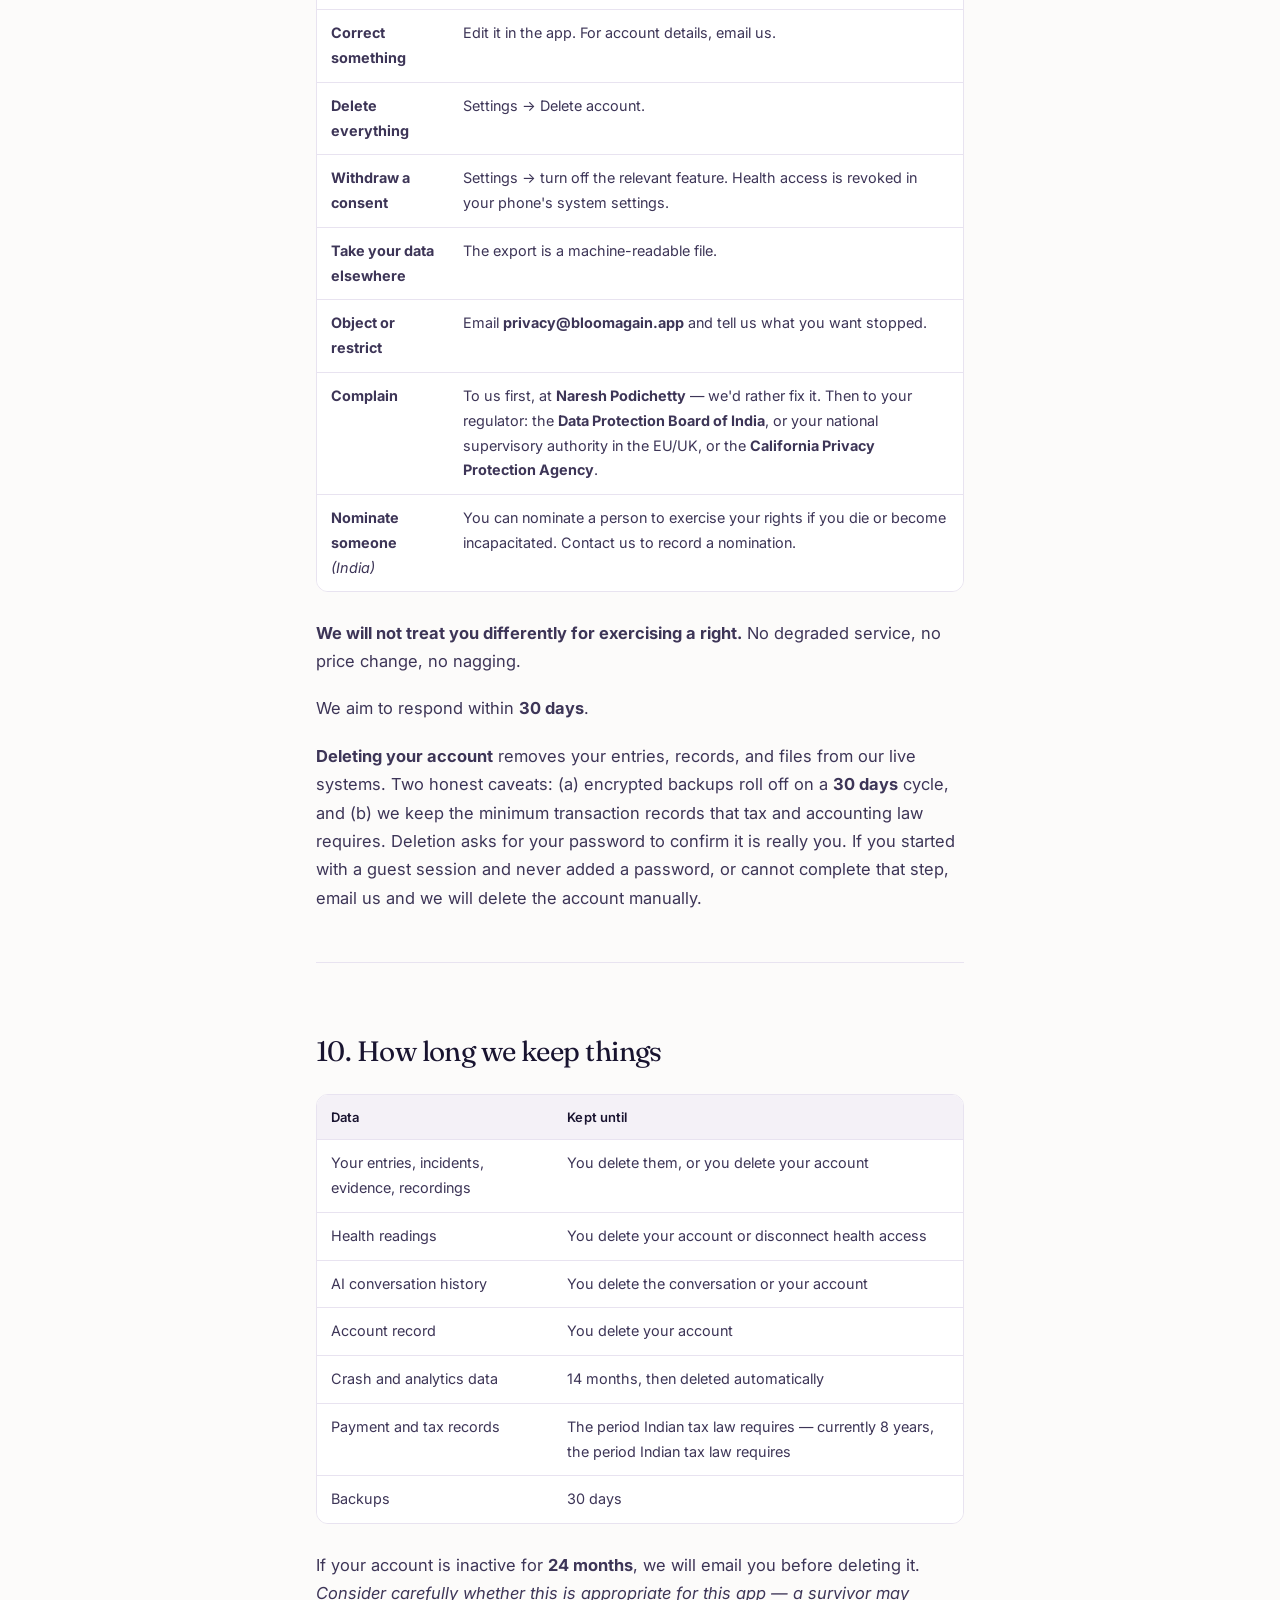
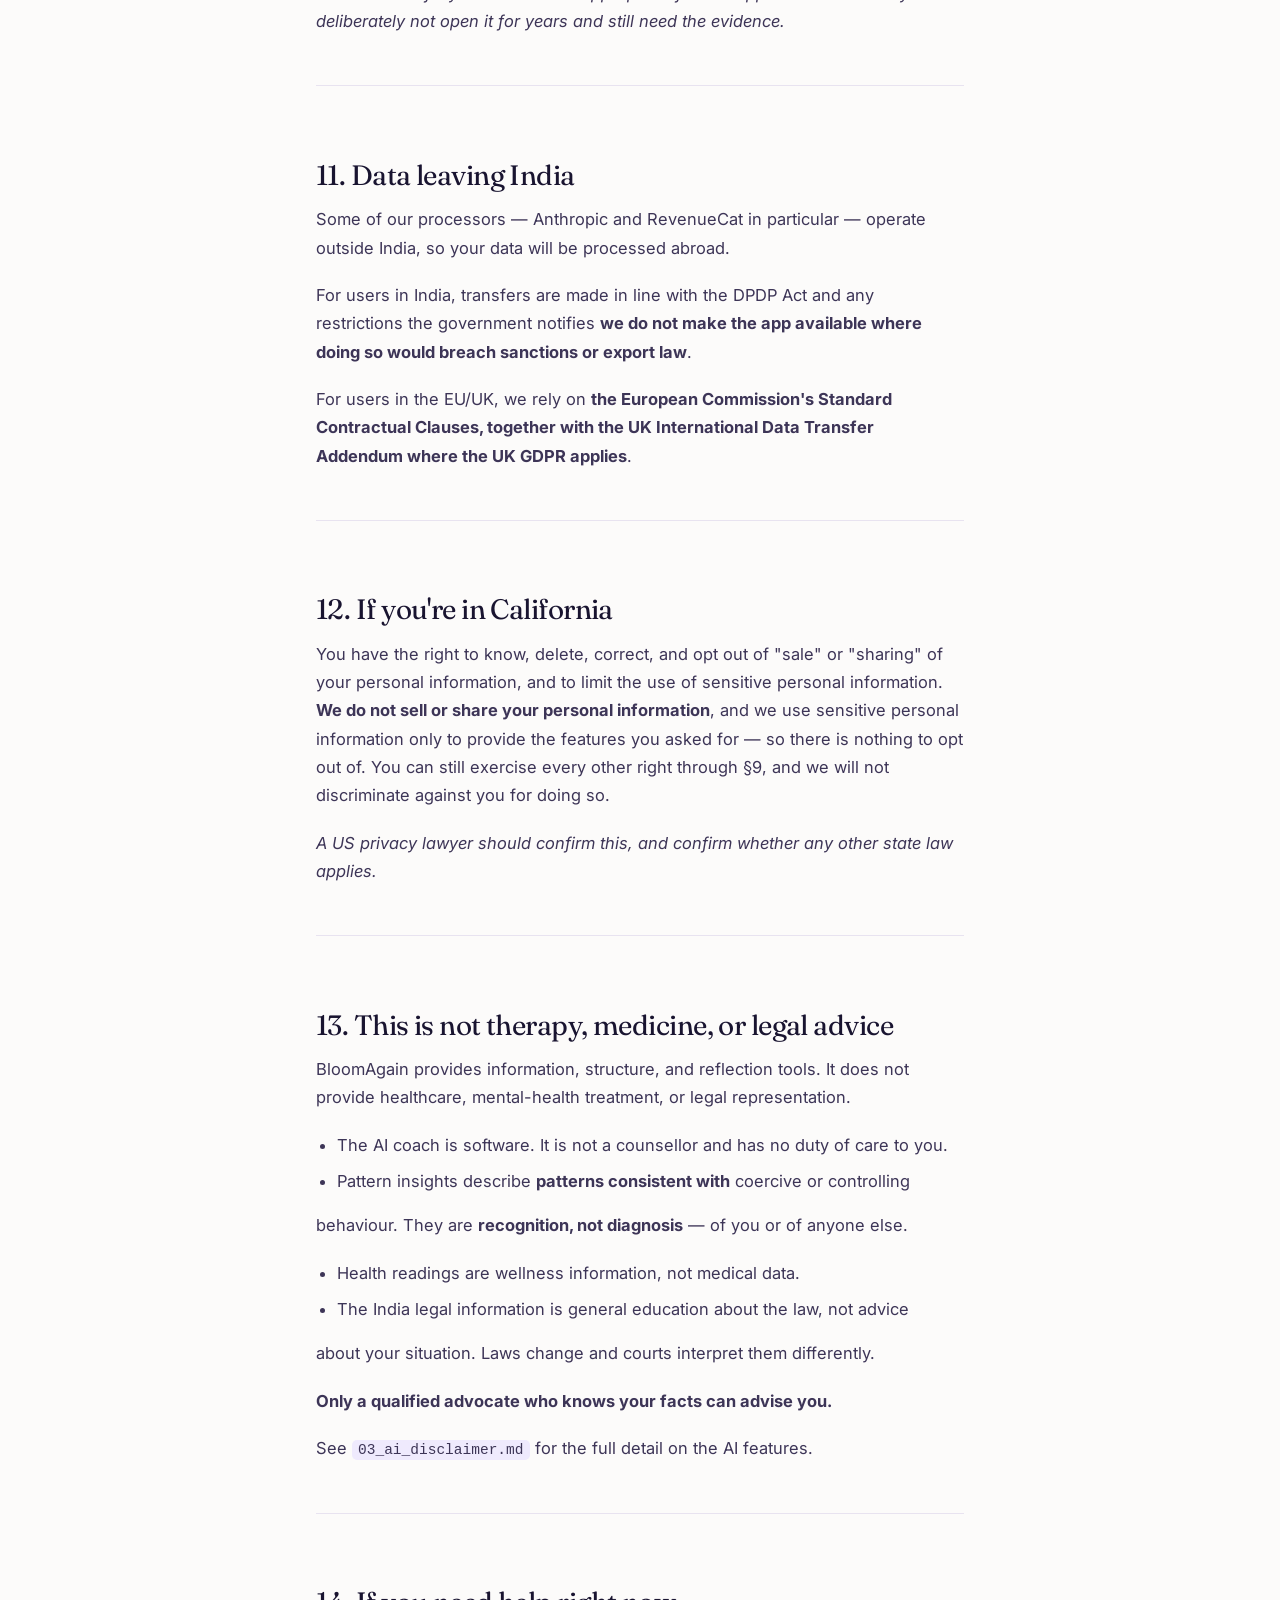
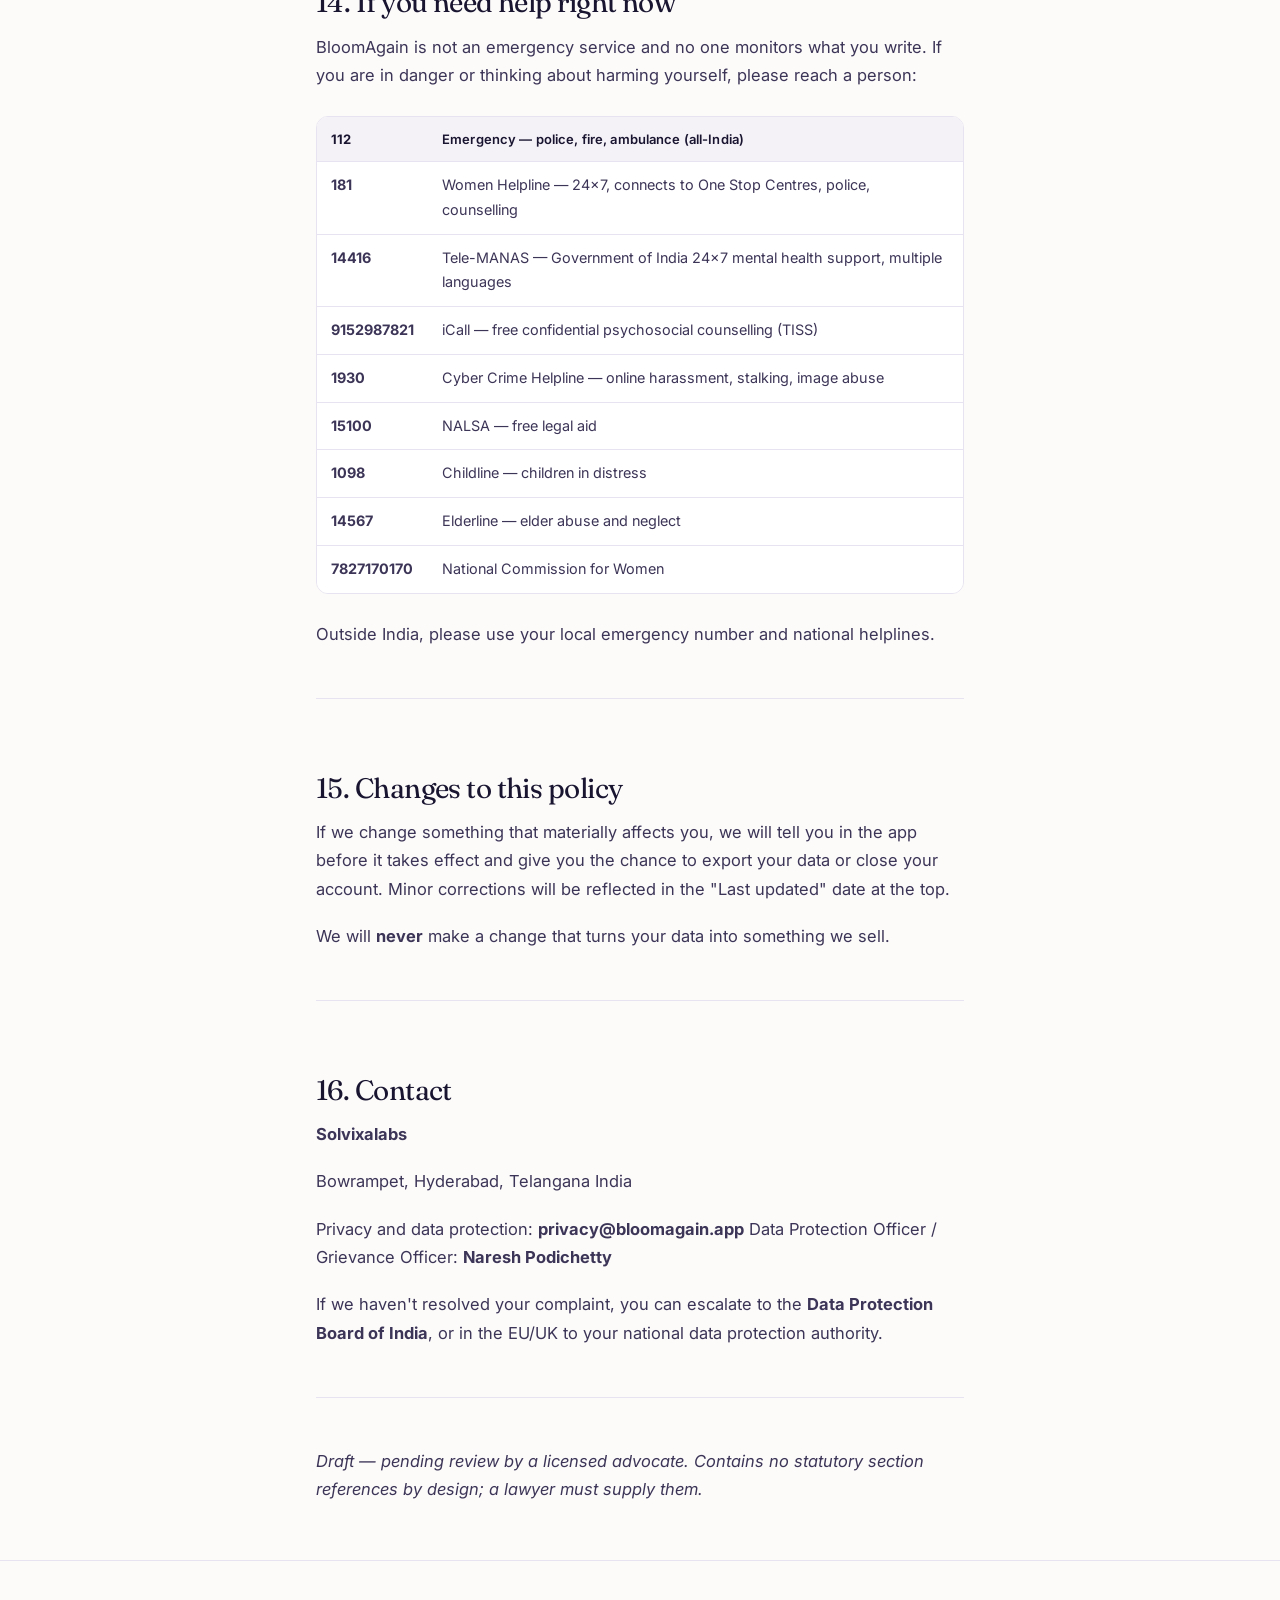
==== commit 04f65e63: "Give the site somewhere to send people, and something to show when shared The landing page had no li" ====
--- a/privacy.html
+++ b/privacy.html
@@ -3,7 +3,22 @@
 <meta charset="utf-8">
 <meta name="viewport" content="width=device-width,initial-scale=1">
 <title>Privacy Policy · Bloom Again</title>
-<meta name="theme-color" content="#17132b">
+<meta name="description" content="What Bloom Again collects, what it never collects, where your entries are encrypted, how long anything is kept, and how to export or delete all of it.">
+<link rel="canonical" href="https://bloomagain.app/privacy.html">
+<meta property="og:type" content="article">
+<meta property="og:url" content="https://bloomagain.app/privacy.html">
+<meta property="og:site_name" content="Bloom Again">
+<meta property="og:title" content="Privacy Policy — Bloom Again">
+<meta property="og:description" content="What is collected, what never is, and how to export or delete all of it.">
+<meta property="og:image" content="https://bloomagain.app/img/social-card.jpg">
+<meta name="twitter:card" content="summary_large_image">
+<meta name="twitter:image" content="https://bloomagain.app/img/social-card.jpg">
+<link rel="icon" href="img/icon-32.png" sizes="32x32" type="image/png">
+<link rel="icon" href="img/icon-192.png" sizes="192x192" type="image/png">
+<link rel="apple-touch-icon" href="img/icon-180.png">
+<link rel="manifest" href="site.webmanifest">
+<meta name="theme-color" content="#fcfbfa" media="(prefers-color-scheme: light)">
+<meta name="theme-color" content="#120f22" media="(prefers-color-scheme: dark)">
 <link rel="preconnect" href="https://fonts.googleapis.com">
 <link rel="preconnect" href="https://fonts.gstatic.com" crossorigin>
 <link href="https://fonts.googleapis.com/css2?family=Fraunces:opsz,wght@9..144,300;9..144,400;9..144,500&family=Inter:wght@400;500;600&display=swap" rel="stylesheet">
@@ -93,8 +108,6 @@
 th{background:var(--bg-2); font-weight:600; color:var(--ink);
   font-size:13px; letter-spacing:.01em}
 tr:last-child td{border-bottom:0}
-.todo{background:#ffd977; color:#4a3500; padding:1px 7px; border-radius:5px;
-  font-weight:600; font-size:.92em}
 .card{background:var(--card); border:1px solid var(--line); border-radius:16px;
   padding:22px 26px; margin:1.8em 0; box-shadow:var(--shadow)}
 .card h3{margin-top:0}
@@ -199,7 +212,7 @@
 <p>When you use the AI coach, pattern insights, letter drafting, or the weekly briefing, the app sends the relevant text to our AI provider through <strong>our own server</strong>. The AI provider&#x27;s key never sits on your phone.</p>
 <p>What is sent: the instruction that shapes the reply, plus the conversation or entry the feature is working on. What is not sent: your email, your name, your account ID, your health readings, your files, or anything from a feature you aren&#x27;t currently using.</p>
 <p><em>Engineering must confirm this per feature and correct this paragraph if it overstates — flag E-05.</em></p>
-<p>Our AI provider is <strong>Anthropic</strong> (the Claude models), used under commercial API terms. We rely on those terms for retention limits and for the commitment not to train models on our API inputs. <strong>Anthropic deletes API inputs and outputs within 30 days of receipt or generation, except where a longer period is required to enforce their usage policy or comply with law - see privacy.claude.com/en/articles/7996866-how-long-do-you-store-personal-data</strong> — do not paraphrase this from memory.</p>
+<p>Our AI provider is <strong>Anthropic</strong> (the Claude models), used under commercial API terms. We rely on those terms for retention limits and for the commitment not to train models on our API inputs. <strong>Anthropic deletes API inputs and outputs within 30 days of receipt or generation, except where a longer period is required to enforce their usage policy or comply with law</strong> — see <a href="https://privacy.claude.com/en/articles/7996866-how-long-do-you-store-personal-data" rel="noopener">Anthropic&rsquo;s retention policy</a>.</p>
 <h3>3.6 Self-assessment questionnaires</h3>
 <p>Your answers are stored under your account and used to produce a reflection back to you.</p>
 <p><strong>A score is not a diagnosis.</strong> These questionnaires are structured prompts for self-reflection, not clinical instruments, and they say nothing about the mental state of the person who harmed you. Only a qualified professional who has assessed you can diagnose anything.</p>
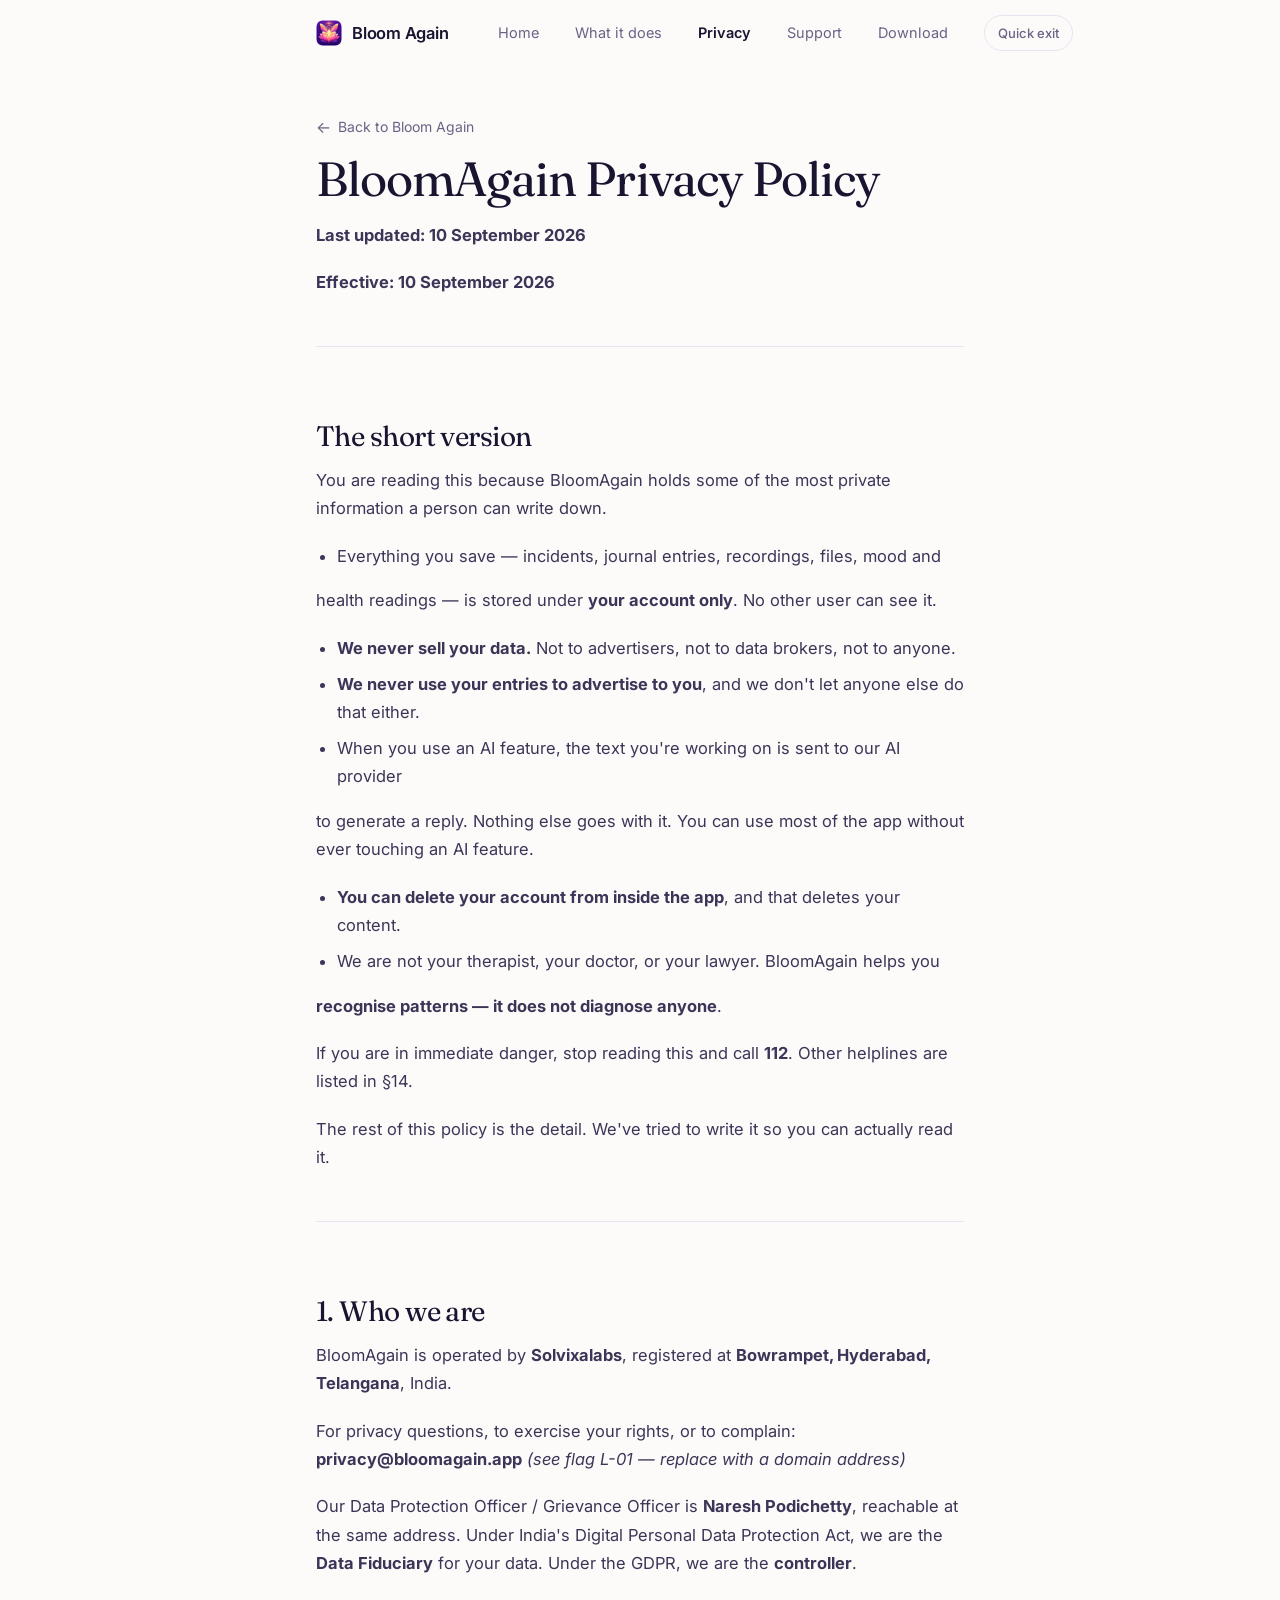
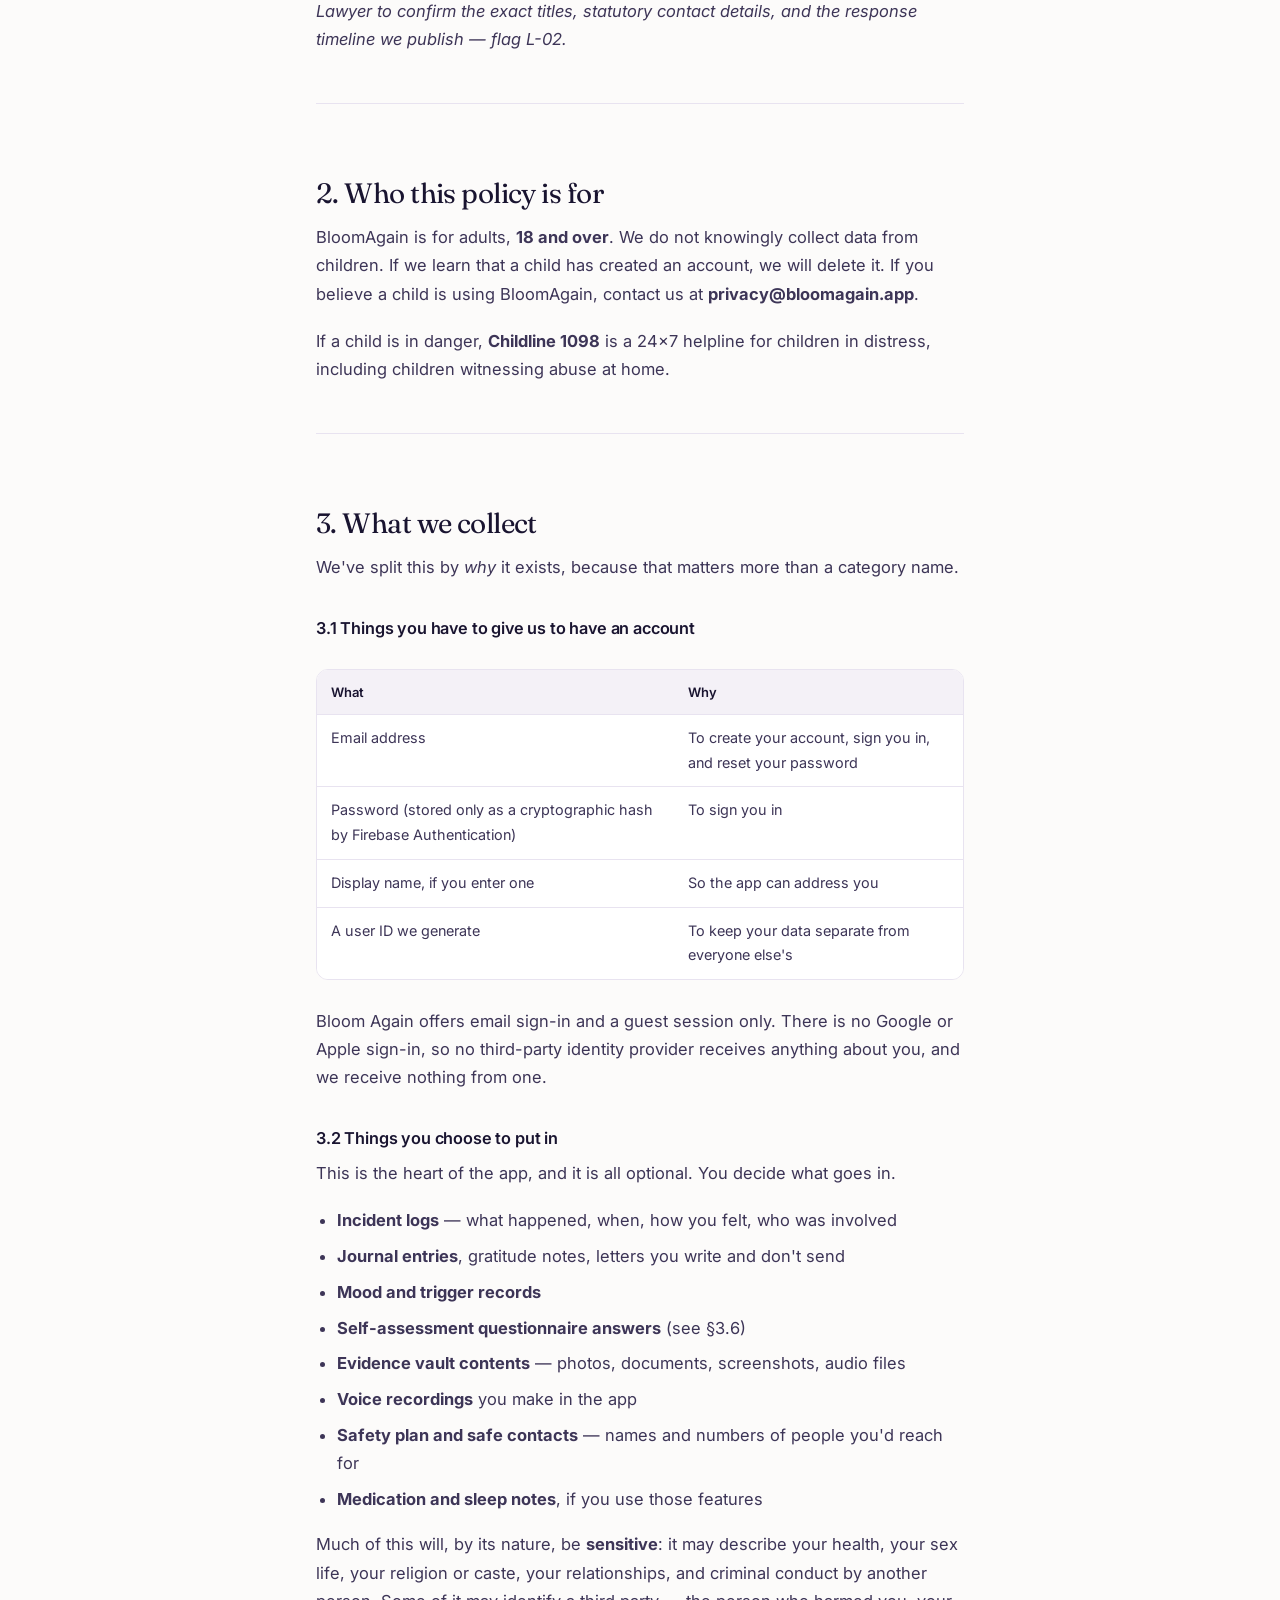
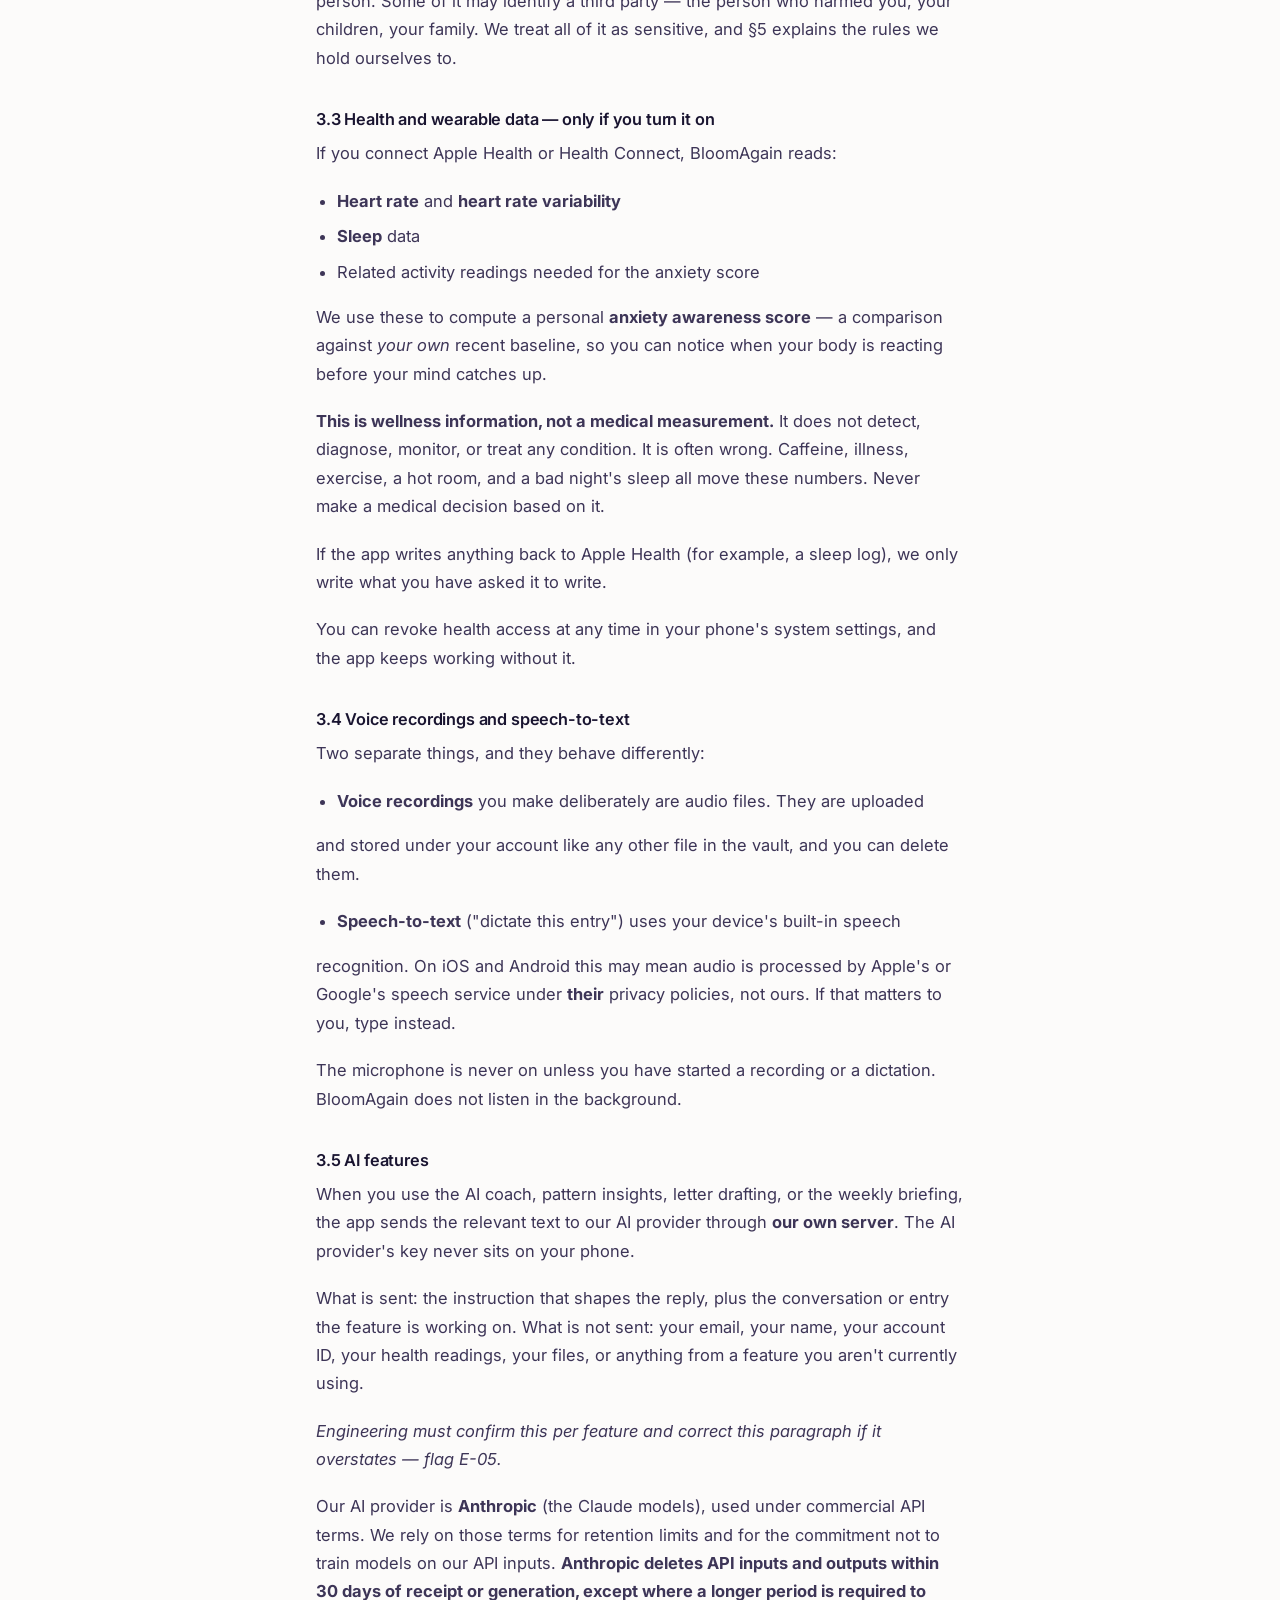
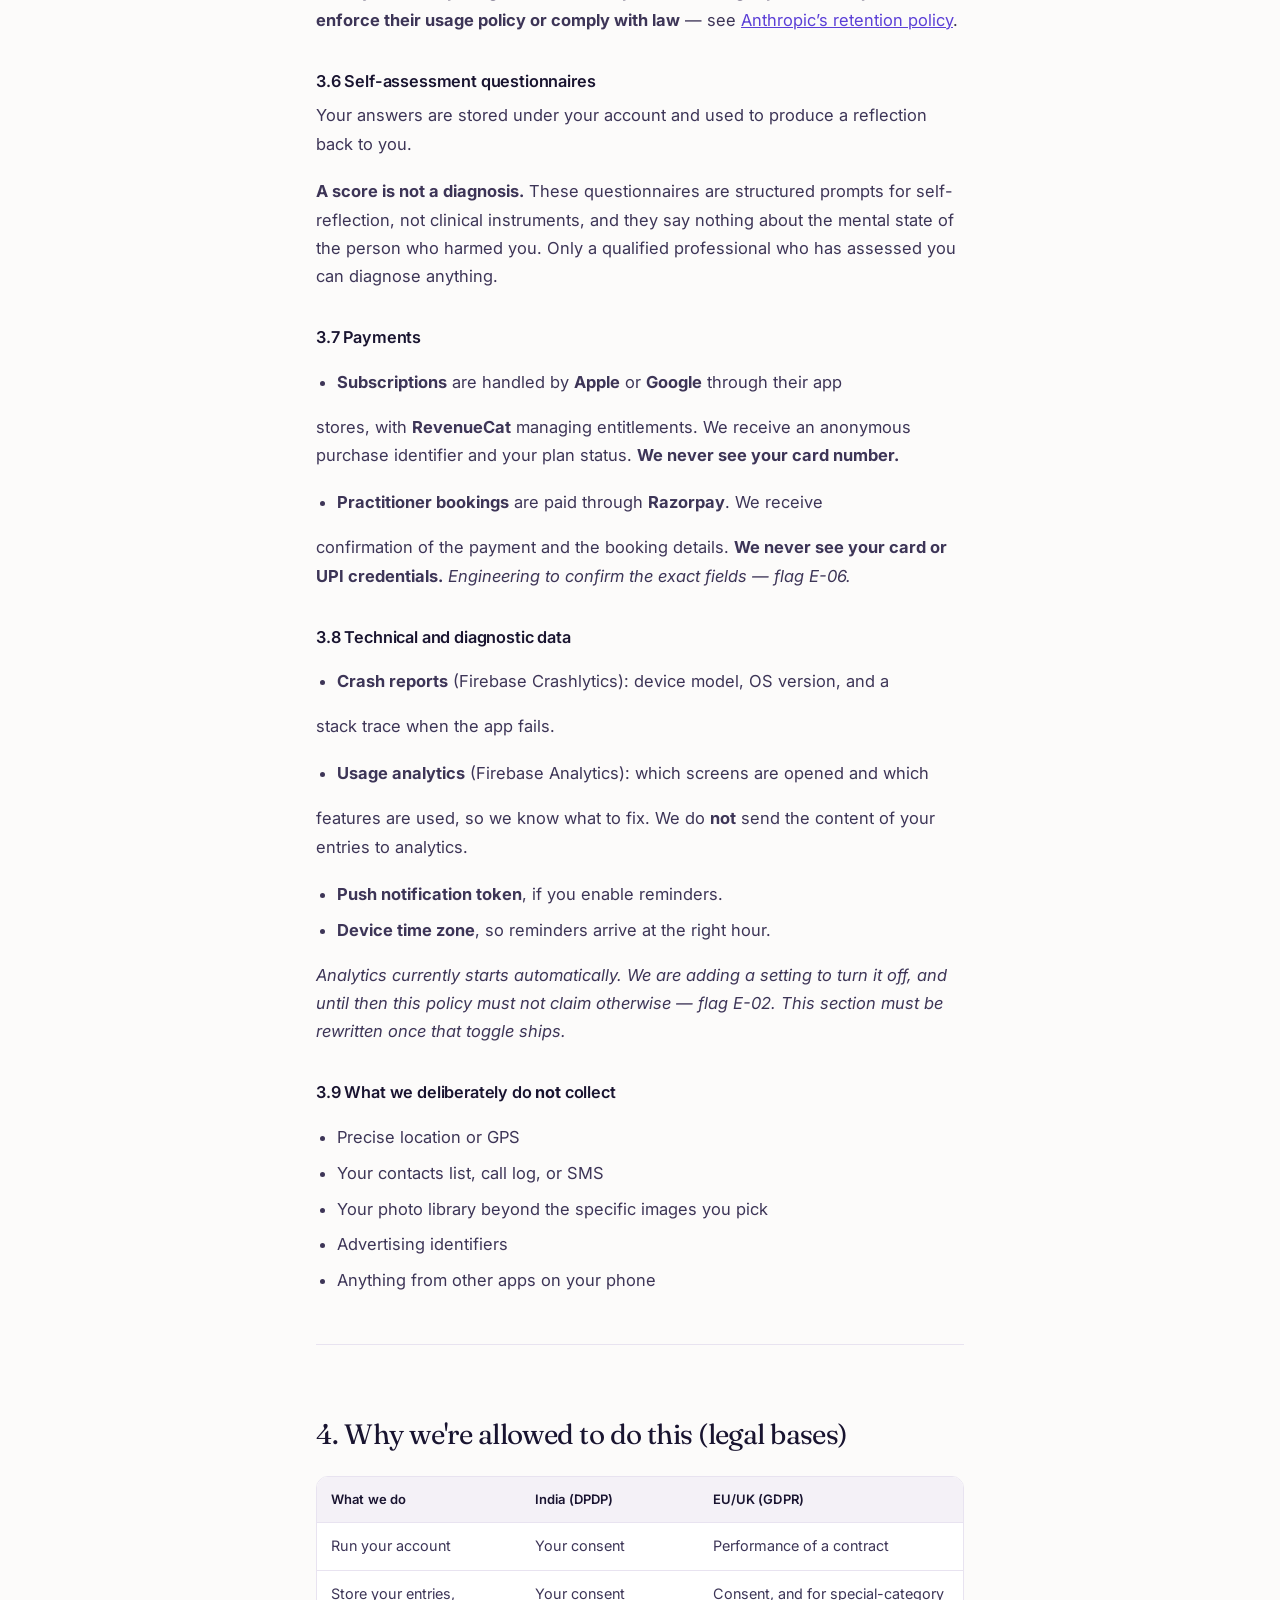
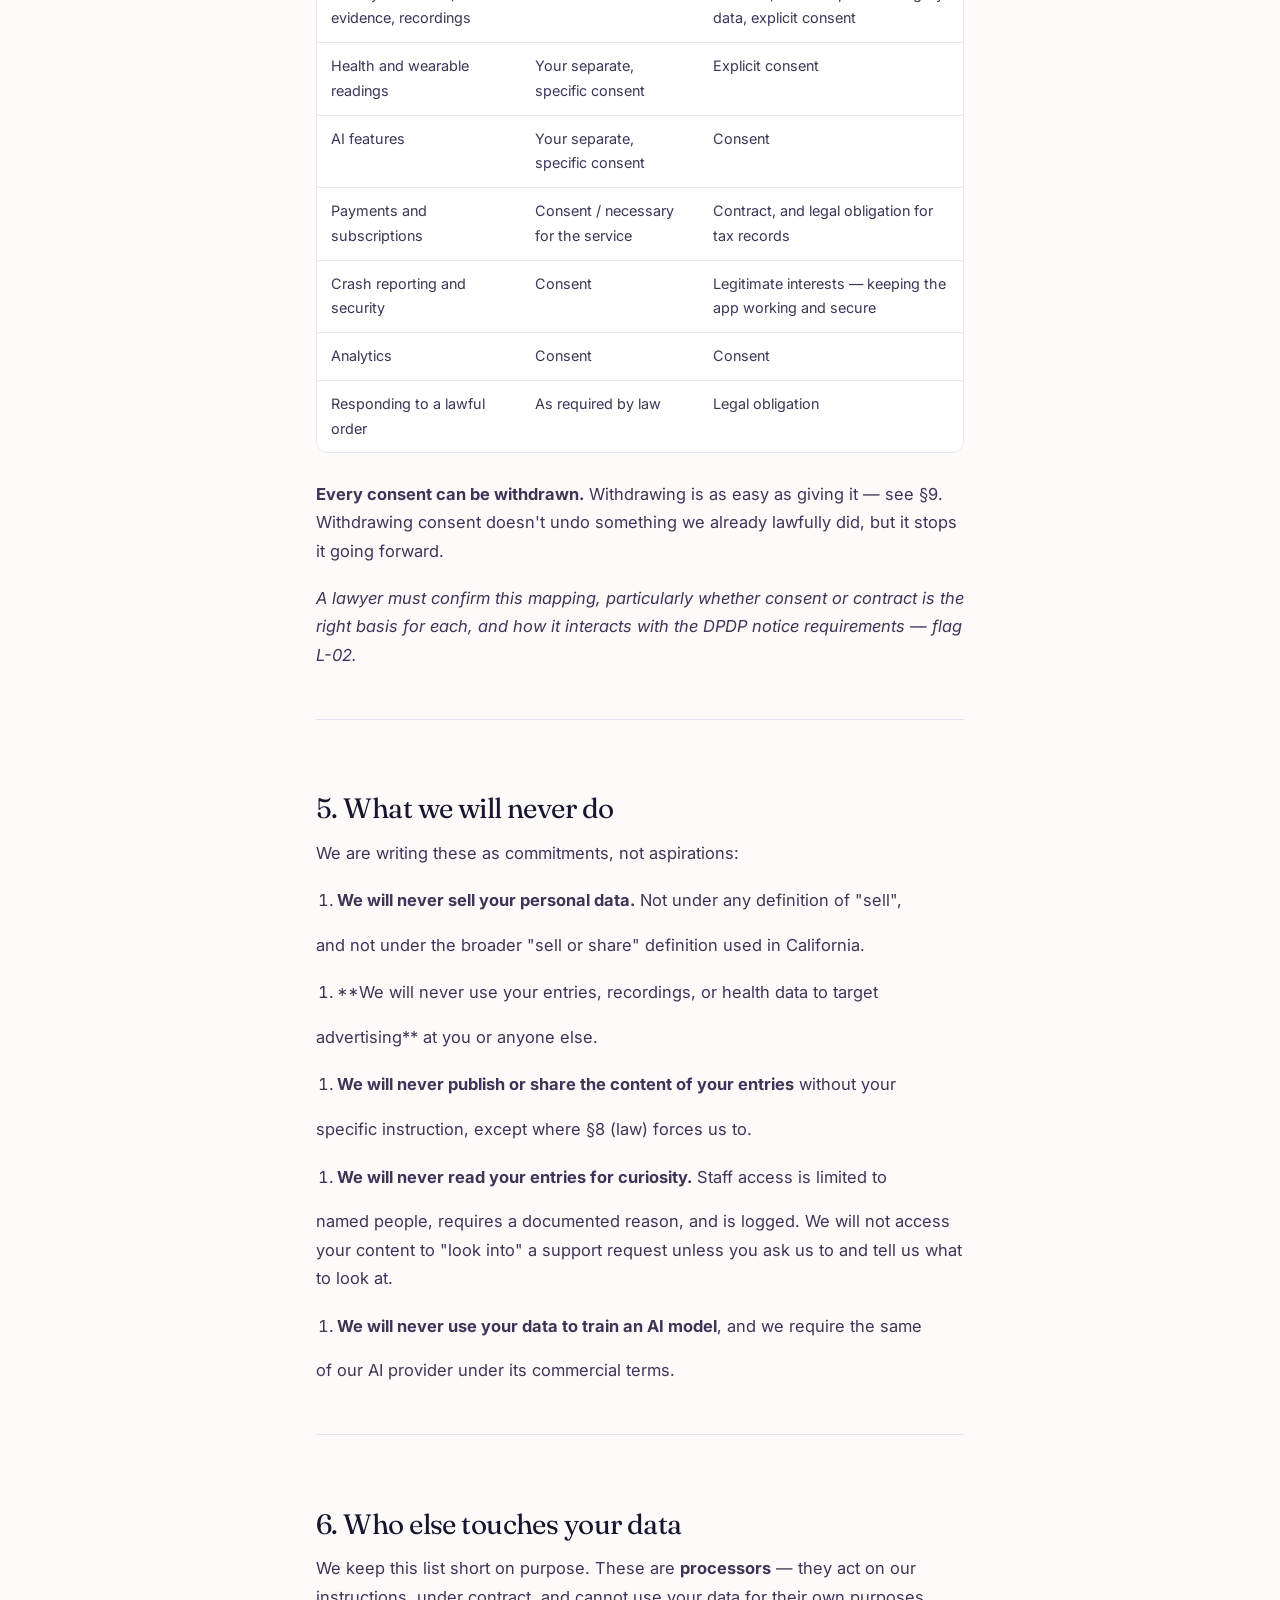
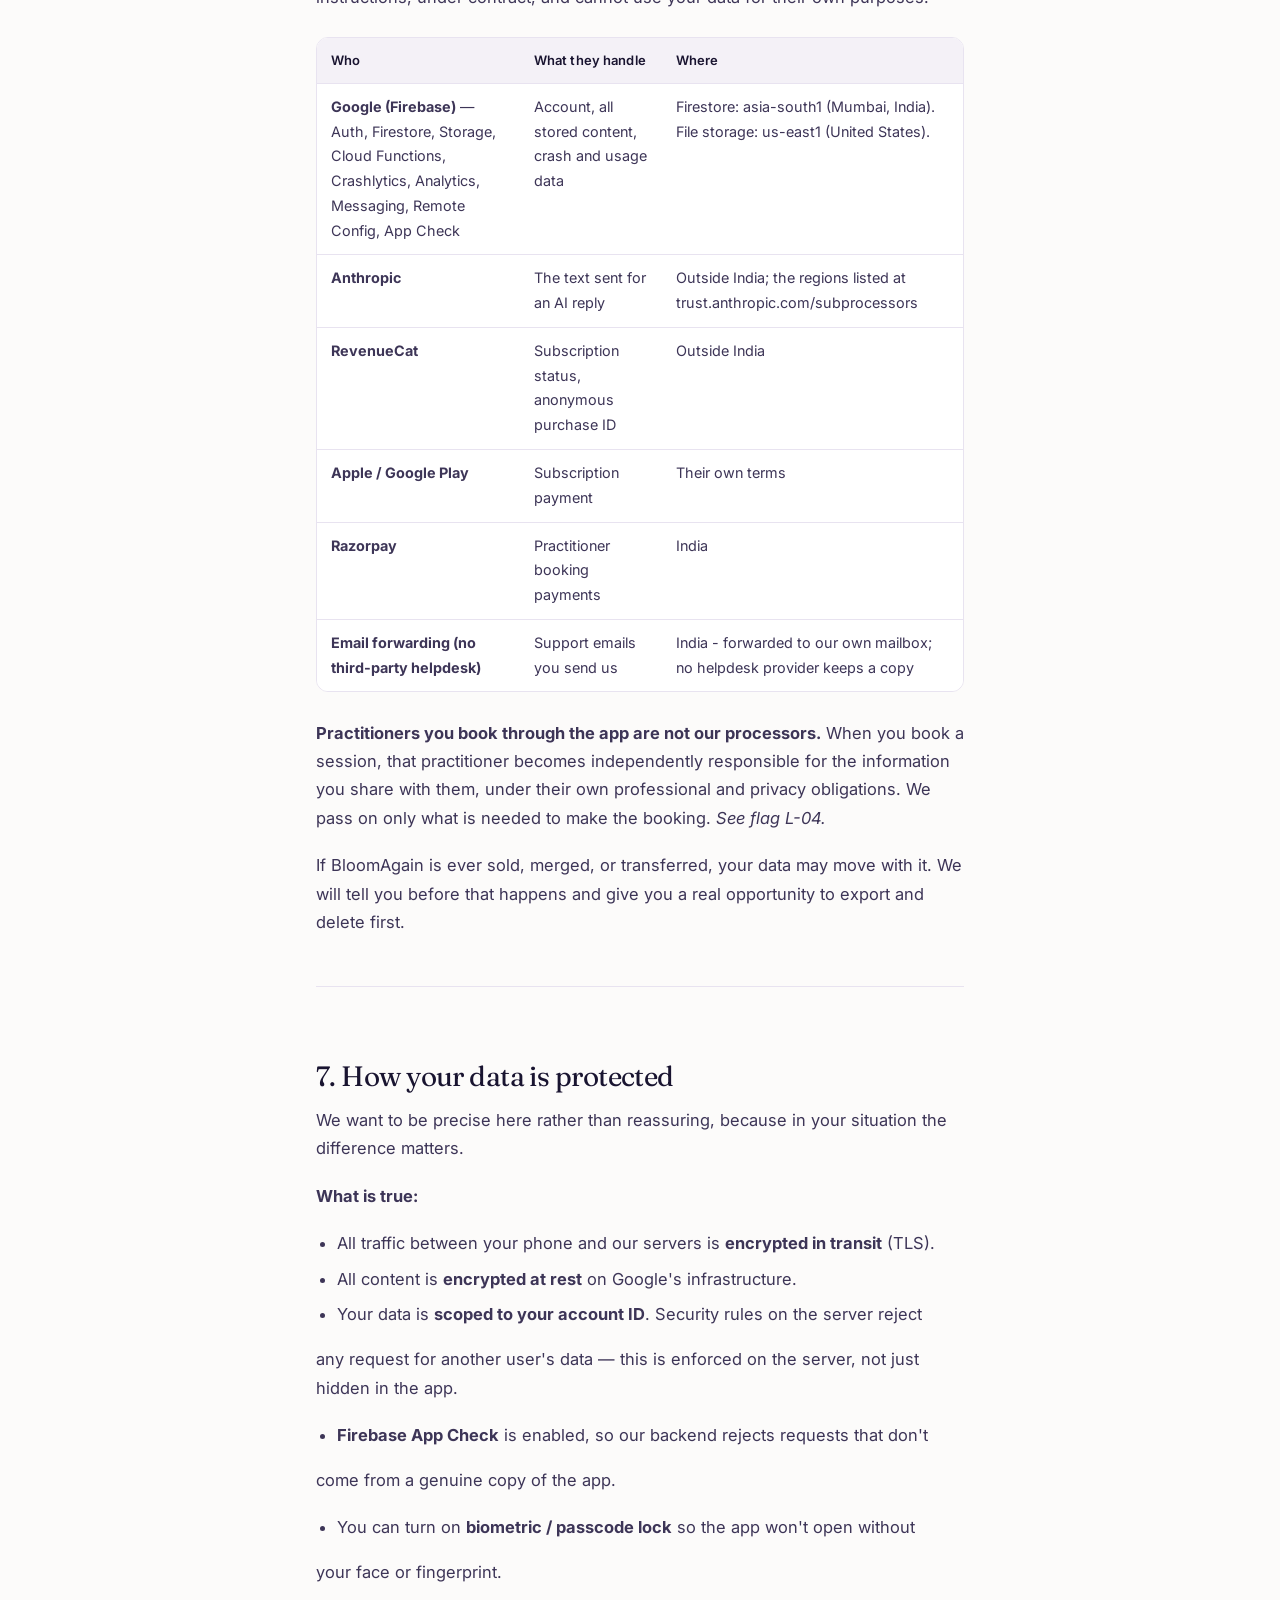
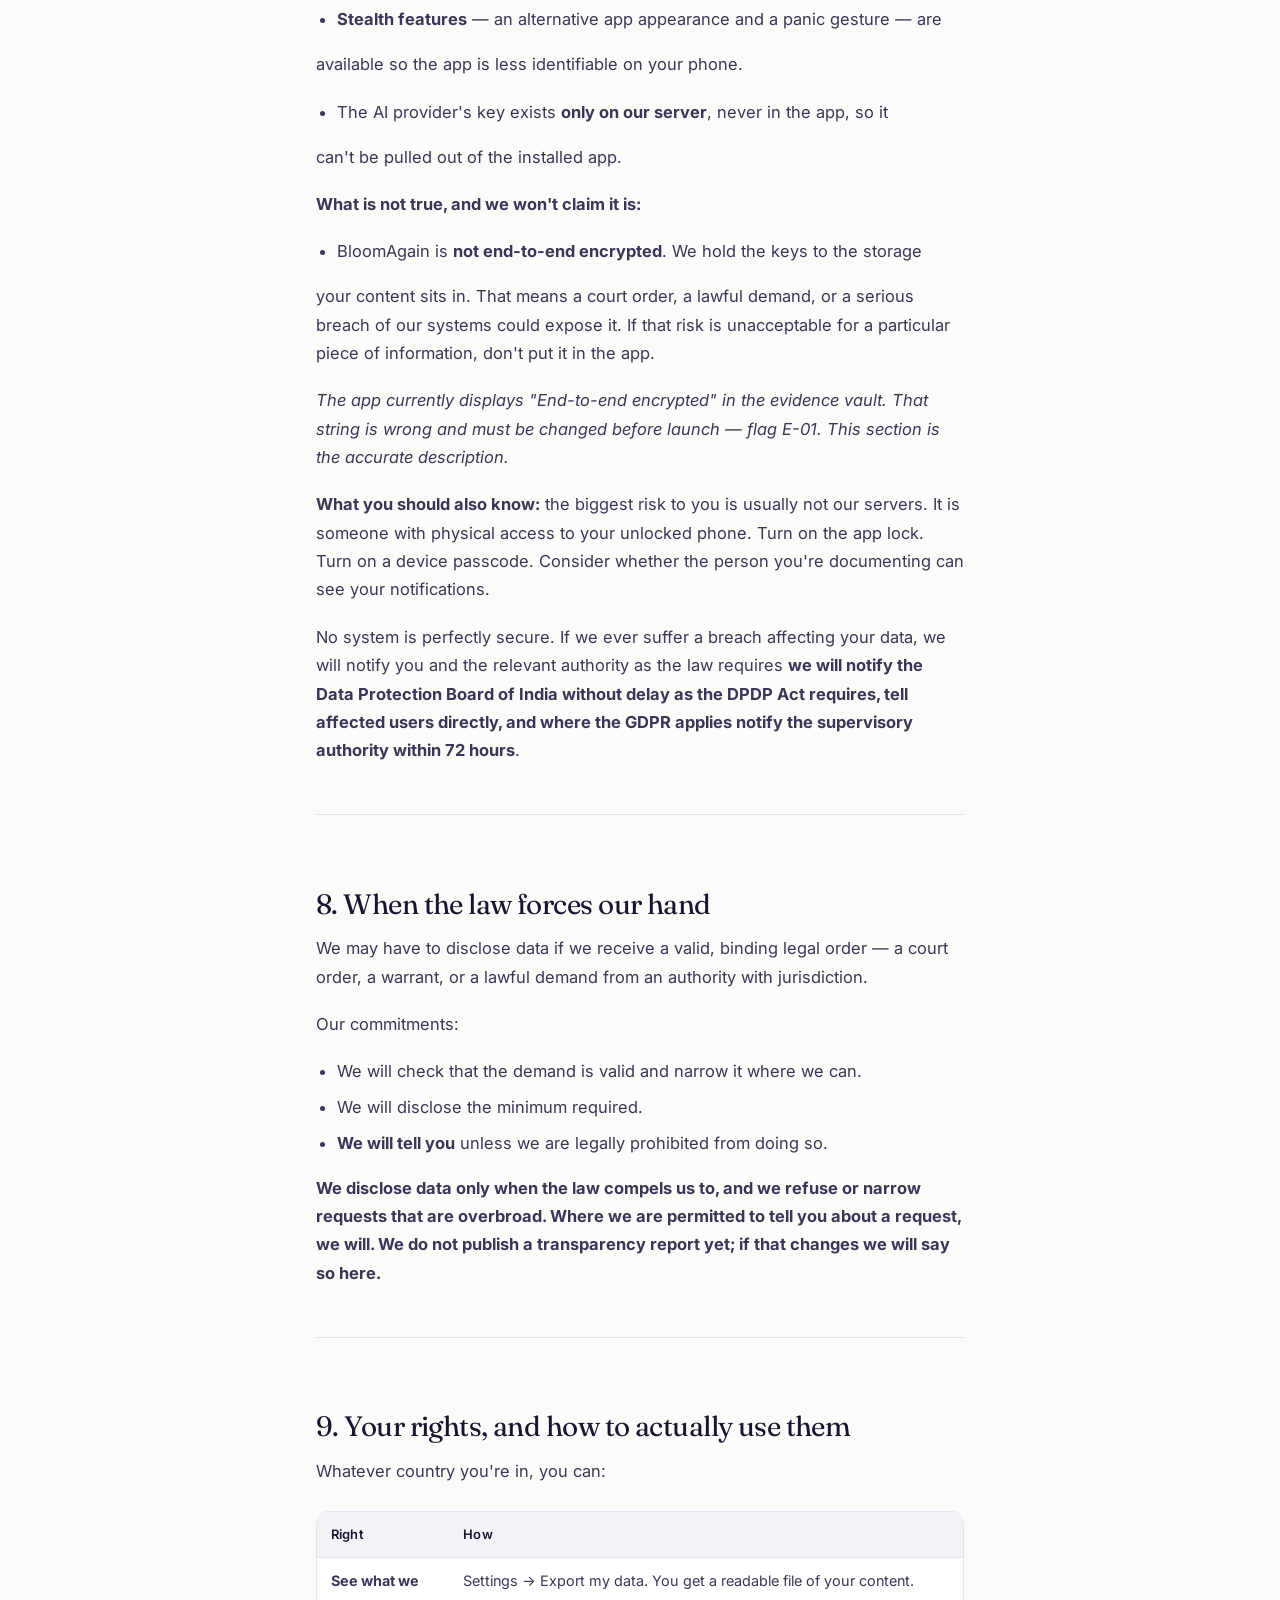
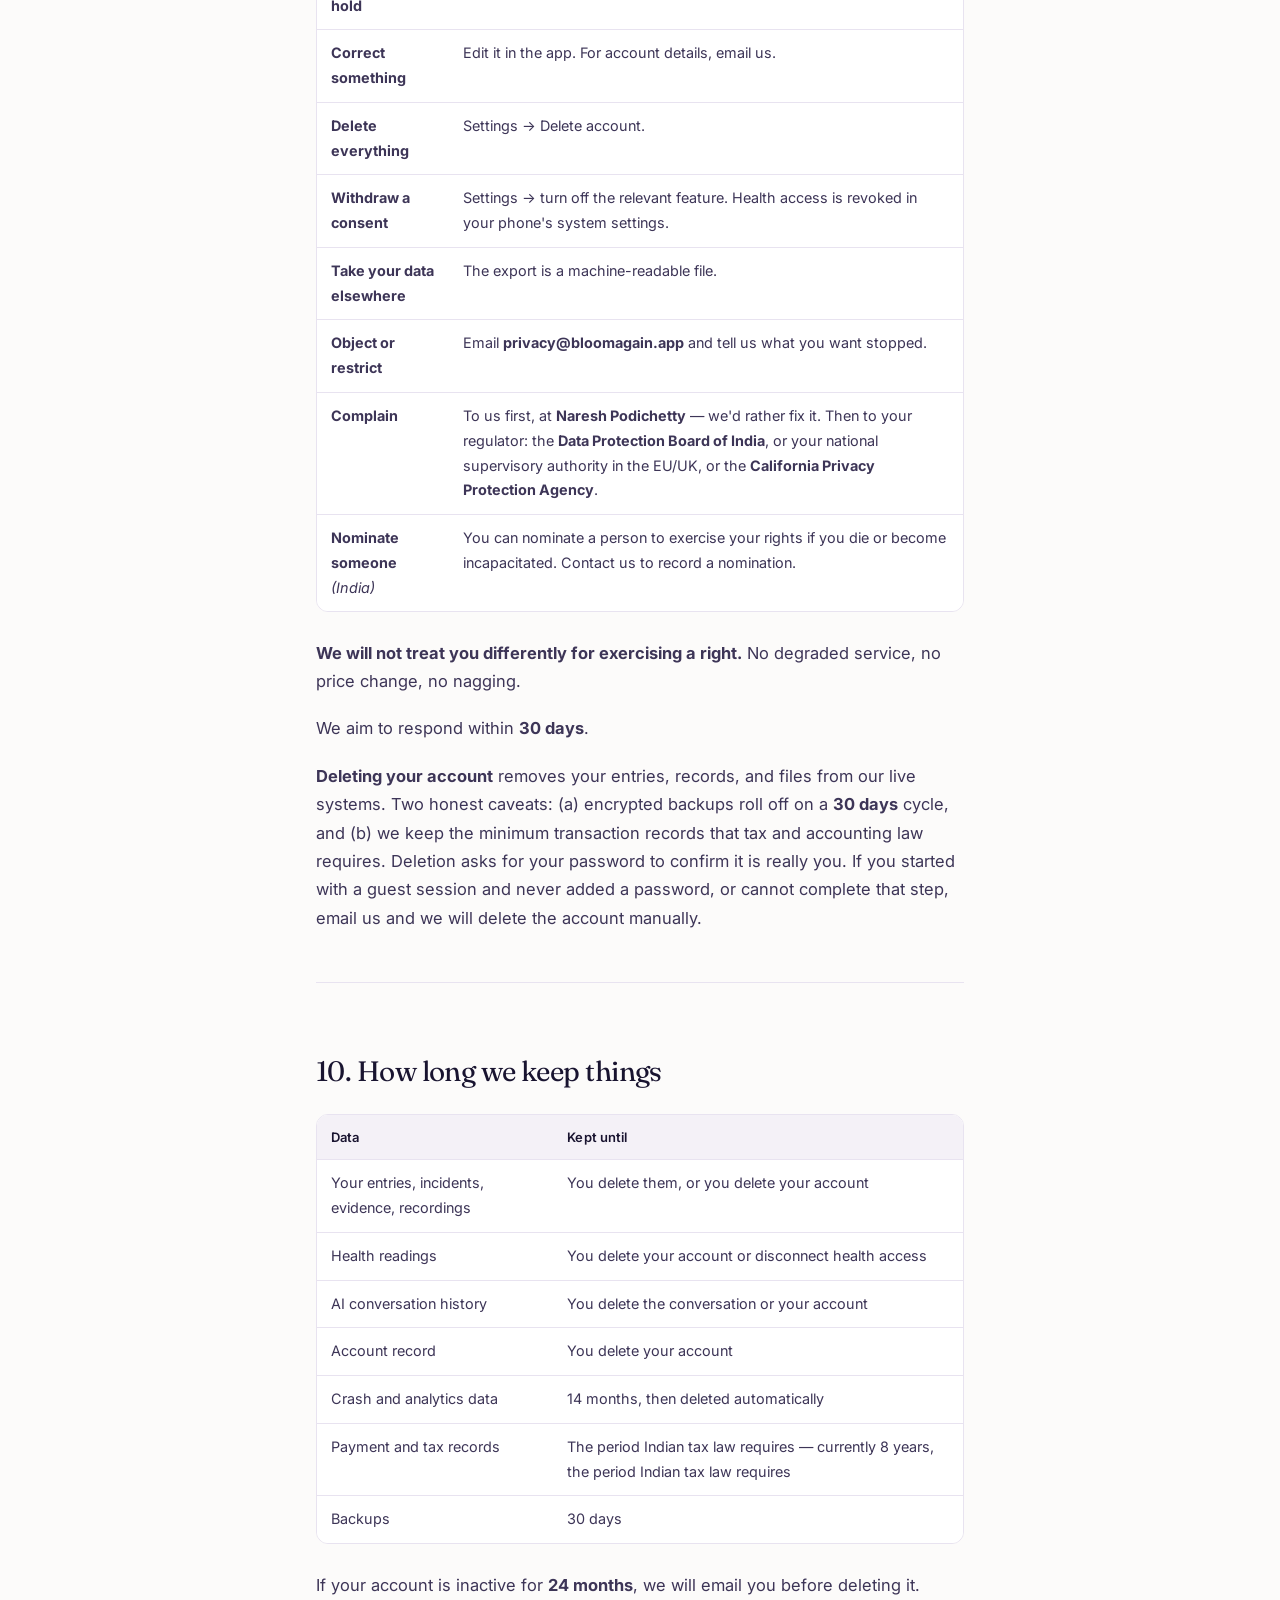
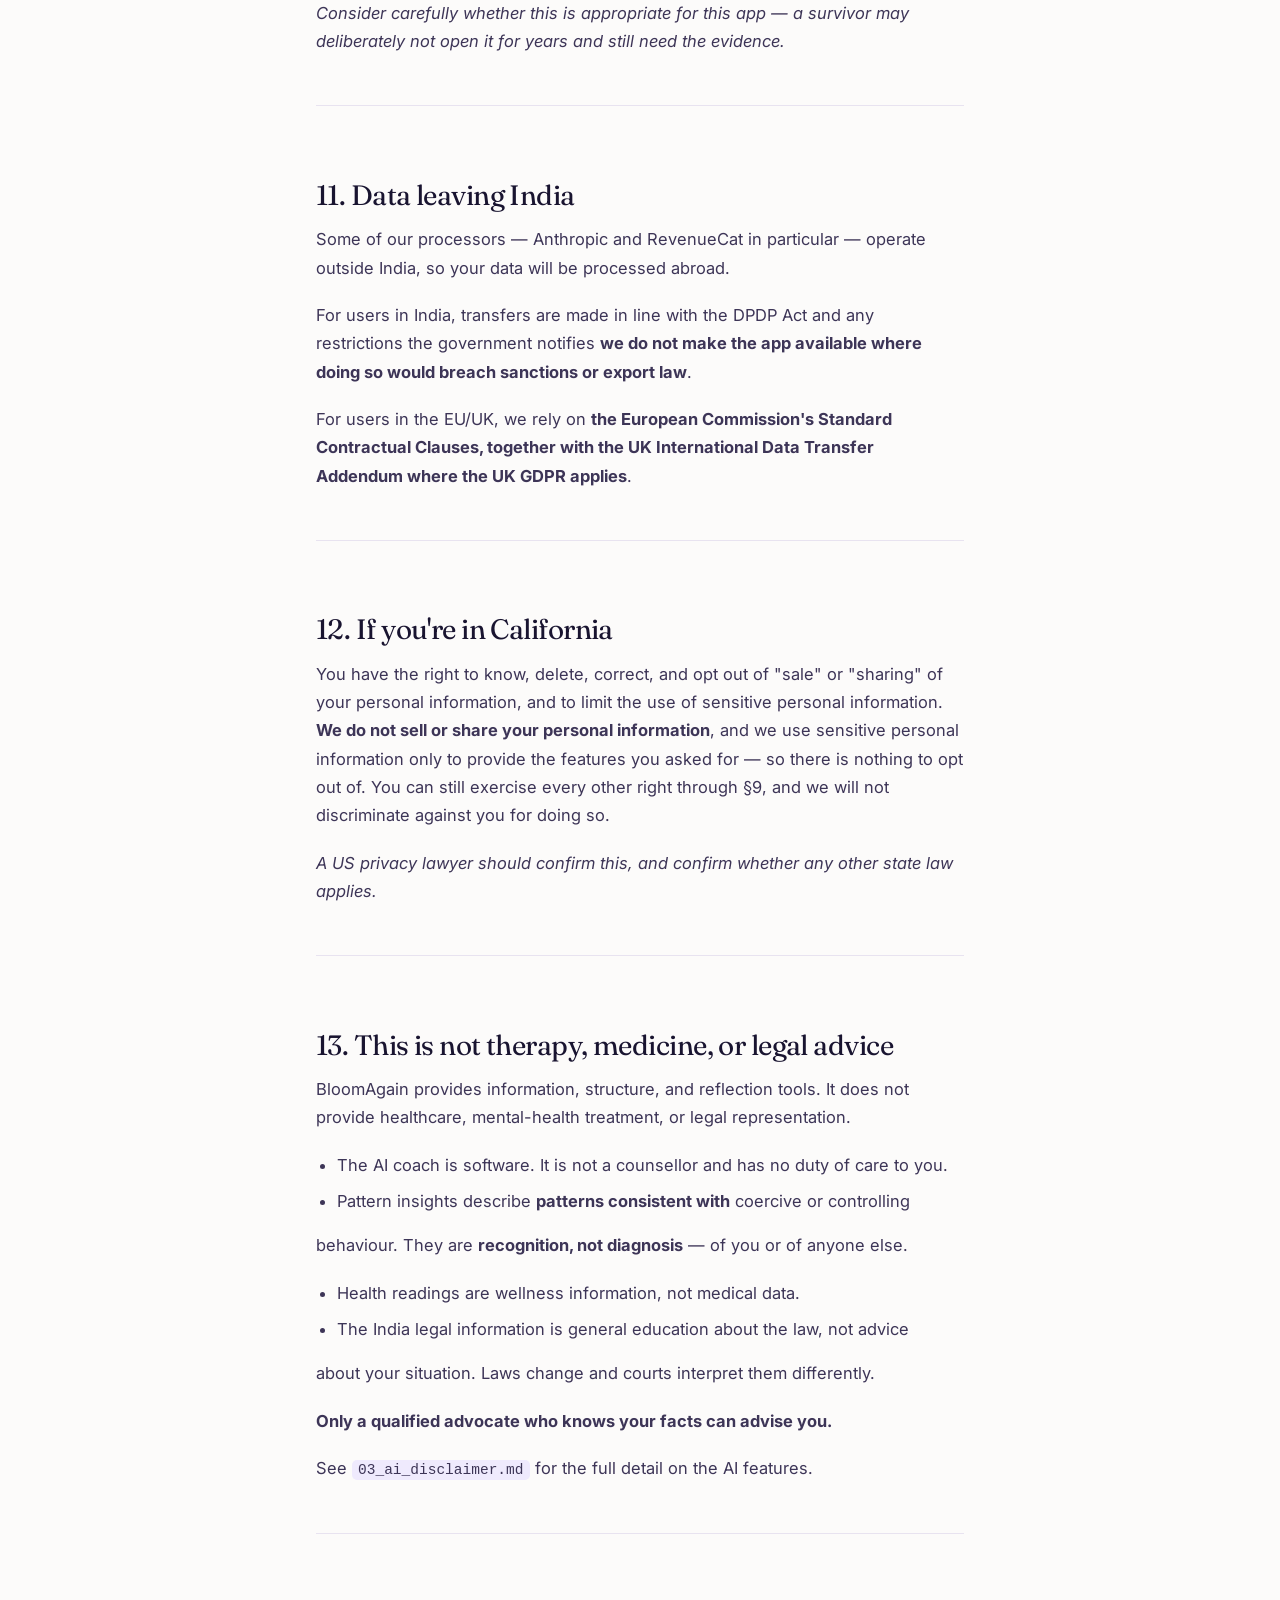
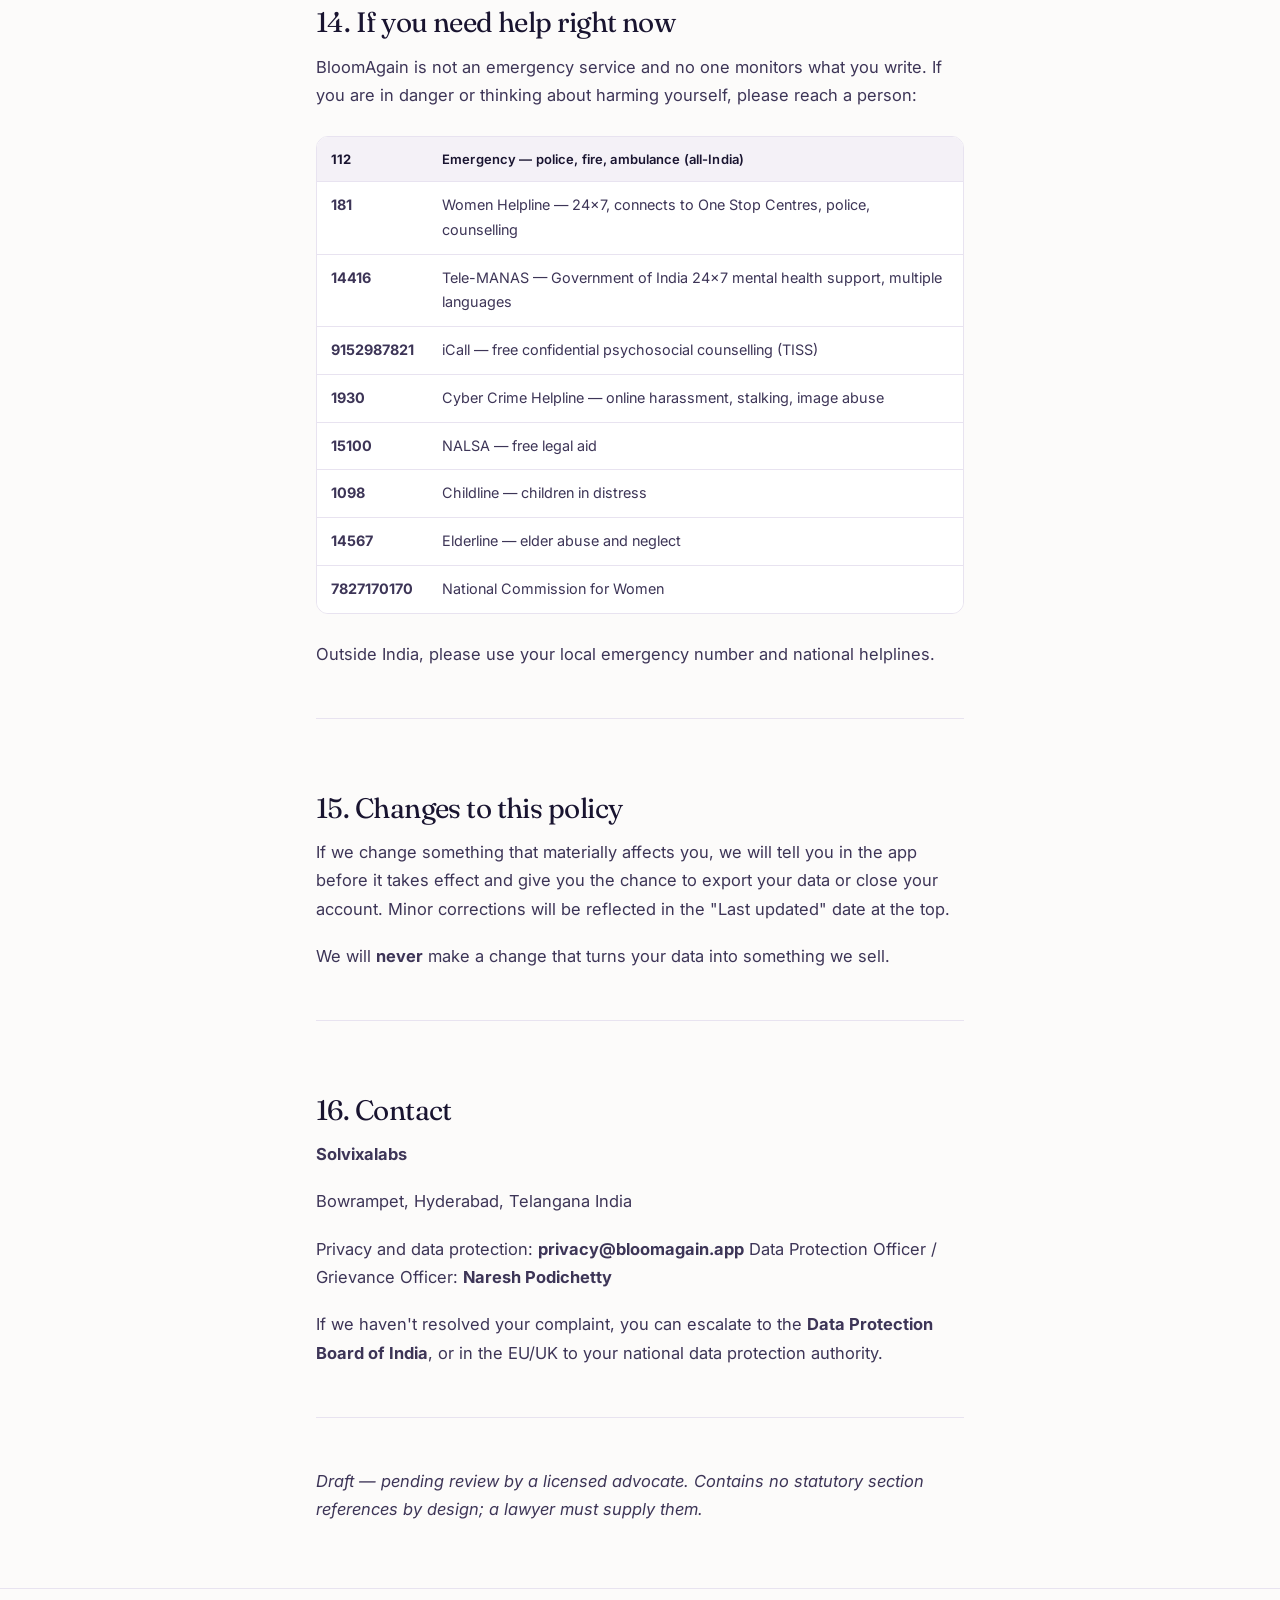
==== commit c8b8d722: "Stop the three pages drifting, and say where Android actually is Support and privacy were orphans. T" ====
--- a/privacy.html
+++ b/privacy.html
@@ -22,112 +22,26 @@
 <link rel="preconnect" href="https://fonts.googleapis.com">
 <link rel="preconnect" href="https://fonts.gstatic.com" crossorigin>
 <link href="https://fonts.googleapis.com/css2?family=Fraunces:opsz,wght@9..144,300;9..144,400;9..144,500&family=Inter:wght@400;500;600&display=swap" rel="stylesheet">
-<style>
-/* Shared with index.html: same tokens, same type pairing. Long-form legal
-   text needs a narrower measure and a plainer rhythm than a landing page,
-   so the scale differs -- the palette and fonts do not. */
-:root{
-  --ink:#191430; --ink-2:#3d3557; --muted:#6b6285;
-  --bg:#fcfbfa; --bg-2:#f4f1f7; --card:#ffffff; --line:#e8e3f0;
-  --violet:#5b3fd6; --violet-soft:#efeafd;
-  --sage:#3f8f72; --rose:#c4547a;
-  --shadow:0 1px 2px rgba(25,20,48,.04), 0 12px 40px -12px rgba(25,20,48,.16);
-  --serif:"Fraunces",Georgia,serif;
-  --sans:"Inter",-apple-system,BlinkMacSystemFont,"Segoe UI",sans-serif;
-}
-@media (prefers-color-scheme:dark){
-  :root{
-    --ink:#f0edf8; --ink-2:#cdc6e0; --muted:#9a92b4;
-    --bg:#120f22; --bg-2:#191430; --card:#1d1836; --line:#302849;
-    --violet:#b3a1ff; --violet-soft:#241d42;
-    --sage:#6fc4a3; --rose:#f08aa8;
-    --shadow:0 1px 2px rgba(0,0,0,.3), 0 18px 50px -14px rgba(0,0,0,.6);
-  }
-}
-*,*::before,*::after{box-sizing:border-box}
-html{-webkit-text-size-adjust:100%}
-body{
-  margin:0; background:var(--bg); color:var(--ink); overflow-x:hidden;
-  font-family:var(--sans); font-size:16.5px; line-height:1.72;
-  -webkit-font-smoothing:antialiased; text-rendering:optimizeLegibility;
-}
-.wrap{max-width:720px; margin-inline:auto; padding-inline:clamp(20px,5vw,36px)}
-a{color:var(--violet)}
-
-nav{
-  position:sticky; top:0; z-index:50;
-  backdrop-filter:saturate(1.6) blur(14px);
-  -webkit-backdrop-filter:saturate(1.6) blur(14px);
-  background:color-mix(in srgb, var(--bg) 82%, transparent);
-  border-bottom:1px solid transparent; transition:border-color .3s;
-}
-nav.scrolled{border-bottom-color:var(--line)}
-nav .inner{display:flex; align-items:center; height:66px;
-  max-width:720px; margin-inline:auto; padding-inline:clamp(20px,5vw,36px)}
-.brand{display:flex; align-items:center; gap:10px; text-decoration:none;
-  color:var(--ink); font-weight:600; letter-spacing:-.015em}
-.brand .glyph{font-size:20px; line-height:1}
-nav .sp{flex:1}
-nav a.lnk{color:var(--muted); text-decoration:none; font-size:14.5px;
-  margin-left:22px; transition:color .2s}
-nav a.lnk:hover{color:var(--ink)}
-.exit{
-  font:inherit; font-size:13px; font-weight:500; cursor:pointer;
-  color:var(--muted); background:transparent; border:1px solid var(--line);
-  border-radius:999px; padding:6px 13px; margin-left:22px; transition:.2s;
-}
-.exit:hover{border-color:var(--rose); color:var(--rose)}
-@media(max-width:640px){ nav a.lnk{display:none} .exit{margin-left:auto} }
-
-h1,h2{font-family:var(--serif); font-weight:400; letter-spacing:-.02em;
-  line-height:1.15}
-h1{font-size:clamp(2.1rem,5vw,3rem); margin:clamp(36px,6vw,64px) 0 .3em}
-h2{font-size:clamp(1.35rem,2.6vw,1.75rem); margin:2.6em 0 .5em}
-h3{font-family:var(--sans); font-size:1.02rem; font-weight:600;
-  letter-spacing:-.01em; margin:2em 0 .4em}
-h4{font-family:var(--sans); font-size:.9rem; font-weight:600; color:var(--muted);
-  text-transform:uppercase; letter-spacing:.08em; margin:1.8em 0 .5em}
-p,li{color:var(--ink-2)}
-p{margin:0 0 1.15em}
-ul,ol{padding-left:1.25em}
-li{margin-bottom:.45em}
-hr{border:0; border-top:1px solid var(--line); margin:3em 0}
-blockquote{
-  margin:1.8em 0; padding:16px 20px; background:var(--card);
-  border-left:3px solid var(--violet); border-radius:0 12px 12px 0;
-  color:var(--muted); box-shadow:var(--shadow);
-}
-blockquote p:last-child{margin:0}
-code{background:var(--violet-soft); padding:2px 6px; border-radius:5px;
-  font-size:.88em; font-family:ui-monospace,SFMono-Regular,Menlo,monospace}
-.tablewrap{overflow-x:auto; margin:1.6em 0; border:1px solid var(--line);
-  border-radius:12px}
-table{border-collapse:collapse; width:100%; font-size:14.4px; background:var(--card)}
-th,td{border-bottom:1px solid var(--line); padding:11px 14px; text-align:left;
-  vertical-align:top; color:var(--ink-2)}
-th{background:var(--bg-2); font-weight:600; color:var(--ink);
-  font-size:13px; letter-spacing:.01em}
-tr:last-child td{border-bottom:0}
-.card{background:var(--card); border:1px solid var(--line); border-radius:16px;
-  padding:22px 26px; margin:1.8em 0; box-shadow:var(--shadow)}
-.card h3{margin-top:0}
-.card p:last-child{margin:0}
-footer{border-top:1px solid var(--line); margin-top:4em; padding:40px 0 72px;
-  color:var(--muted); font-size:14px}
-footer a{text-decoration:none; margin-right:20px}
-:focus-visible{outline:2px solid var(--violet); outline-offset:3px; border-radius:4px}
-</style>
+<link rel="stylesheet" href="site.css">
+<link rel="stylesheet" href="prose.css">
 </head><body>
 
-<nav id="nav"><div class="inner">
-  <a class="brand" href="/"><span class="glyph">🌸</span> Bloom Again</a>
+<a class="skip" href="#main">Skip to content</a>
+
+<nav class="site" id="nav"><div class="inner">
+  <a class="brand" href="/"><img src="img/icon-32.png" alt="" width="32" height="32"> Bloom Again</a>
   <span class="sp"></span>
-  <a class="lnk" href="privacy.html">Privacy</a>
+  <a class="lnk" href="/">Home</a>
+  <a class="lnk" href="/#what">What it does</a>
+  <a class="lnk" href="privacy.html" aria-current="page">Privacy</a>
   <a class="lnk" href="support.html">Support</a>
-  <button class="exit" id="exit" title="Leaves this site immediately (Esc)">Quick exit</button>
+  <a class="lnk" href="/#get">Download</a>
+  <button class="exit" title="Leaves this site immediately (Esc)">Quick exit</button>
 </div></nav>
 
-<main class="wrap">
+<main class="wrap" id="main">
+
+<a class="crumb" href="/"><span>&larr;</span> Back to Bloom Again</a>
 <h1>BloomAgain Privacy Policy</h1>
 <p><strong>Last updated: 10 September 2026</strong></p>
 <p><strong>Effective: 10 September 2026</strong></p>
@@ -426,24 +340,41 @@
 <p><em>Draft — pending review by a licensed advocate. Contains no statutory section references by design; a lawyer must supply them.</em></p>
 </main>
 
-<footer><div class="wrap">
-  <a href="/">Home</a><a href="privacy.html">Privacy Policy</a><a href="support.html">Support</a>
-  <p style="margin-top:18px">Bloom Again by Solvixalabs.</p>
+<footer class="site"><div class="wrap">
+  <div class="fgrid">
+    <div class="fbrand">
+      <a class="brand" href="/"><img src="img/icon-32.png" alt="" width="32" height="32"> Bloom Again</a>
+      <p>A private record of what actually happened. Built for someone who may
+      be watched.</p>
+      <a class="btn btn-ghost btn-sm" href="https://apps.apple.com/app/id6793663067">Download for iPhone</a>
+    </div>
+    <nav aria-label="Product">
+      <h4>Product</h4>
+      <ul>
+        <li><a href="/#what">What it does</a></li>
+        <li><a href="/#privacy">Privacy by design</a></li>
+        <li><a href="/#plans">Plans</a></li>
+        <li><a href="/#platforms">iPhone and Android</a></li>
+        <li><a href="/#faq">Questions</a></li>
+      </ul>
+    </nav>
+    <nav aria-label="Company">
+      <h4>Company</h4>
+      <ul>
+        <li><a href="support.html">Support</a></li>
+        <li><a href="privacy.html">Privacy Policy</a></li>
+        <li><a href="support.html#delete">Delete your data</a></li>
+        <li><a href="mailto:support@bloomagain.app">support@bloomagain.app</a></li>
+      </ul>
+    </nav>
+  </div>
+  <div class="legal">
+    <p class="fine">&copy; 2026 Solvixalabs. Bloom Again describes patterns
+    consistent with documented behaviours; it does not diagnose anyone, and it
+    is not a substitute for professional advice. Health features are for
+    personal wellness awareness only and are not medical measurements.</p>
+  </div>
 </div></footer>
 
-<script>
-(function () {
-  var nav = document.getElementById('nav');
-  var onScroll = function () { nav.classList.toggle('scrolled', scrollY > 8); };
-  addEventListener('scroll', onScroll, { passive: true });
-  onScroll();
-})();
-// Quick exit: the same control the landing page carries, for the same
-// reason -- this page may be read on a device someone else checks.
-(function () {
-  var go = function () { location.replace('https://www.google.com/'); };
-  document.getElementById('exit').addEventListener('click', go);
-  addEventListener('keydown', function (e) { if (e.key === 'Escape') go(); });
-})();
-</script>
+<script src="site.js" defer></script>
 </body></html>
--- a/site.css
+++ b/site.css
@@ -0,0 +1,148 @@
+/* Bloom Again — shared chrome.
+   Every page loads this: tokens, nav, footer, buttons, reveal. Page-specific
+   layout stays in that page's own <style>. Before this file the three pages
+   each carried their own copy of the palette and the nav, and they had already
+   begun to drift; a token changed here now changes everywhere. */
+
+:root{
+  --ink:#191430; --ink-2:#3d3557; --muted:#6b6285;
+  --bg:#fcfbfa; --bg-2:#f4f1f7; --card:#ffffff; --line:#e8e3f0;
+  --violet:#5b3fd6; --violet-soft:#efeafd;
+  --sage:#3f8f72; --rose:#c4547a;
+  --shadow:0 1px 2px rgba(25,20,48,.04), 0 12px 40px -12px rgba(25,20,48,.16);
+  --serif:"Fraunces",Georgia,serif;
+  --sans:"Inter",-apple-system,BlinkMacSystemFont,"Segoe UI",sans-serif;
+  --wrap:1080px;          /* long-form pages narrow this to 720px */
+  --gutter:clamp(20px,5vw,40px);
+}
+@media (prefers-color-scheme:dark){
+  :root{
+    --ink:#f0edf8; --ink-2:#cdc6e0; --muted:#9a92b4;
+    --bg:#120f22; --bg-2:#191430; --card:#1d1836; --line:#302849;
+    --violet:#b3a1ff; --violet-soft:#241d42;
+    --sage:#6fc4a3; --rose:#f08aa8;
+    --shadow:0 1px 2px rgba(0,0,0,.3), 0 18px 50px -14px rgba(0,0,0,.6);
+  }
+}
+
+*,*::before,*::after{box-sizing:border-box}
+html{-webkit-text-size-adjust:100%; scroll-behavior:smooth}
+@media (prefers-reduced-motion:reduce){html{scroll-behavior:auto}}
+body{
+  margin:0; background:var(--bg); color:var(--ink); overflow-x:hidden;
+  font-family:var(--sans); font-size:17px; line-height:1.65;
+  -webkit-font-smoothing:antialiased; text-rendering:optimizeLegibility;
+}
+a{color:inherit}
+:focus-visible{outline:2px solid var(--violet); outline-offset:3px; border-radius:4px}
+.wrap{max-width:var(--wrap); margin-inline:auto; padding-inline:var(--gutter)}
+
+/* Keyboard users should not have to tab the whole nav on every page. */
+.skip{
+  position:absolute; left:-9999px; top:0; z-index:100;
+  background:var(--violet); color:#fff; padding:10px 18px;
+  border-radius:0 0 10px 0; font-size:14px; font-weight:600; text-decoration:none;
+}
+.skip:focus{left:0}
+
+/* ── nav ─────────────────────────────────────────────── */
+nav.site{
+  position:sticky; top:0; z-index:50;
+  backdrop-filter:saturate(1.6) blur(14px);
+  -webkit-backdrop-filter:saturate(1.6) blur(14px);
+  background:color-mix(in srgb, var(--bg) 82%, transparent);
+  border-bottom:1px solid transparent; transition:border-color .3s;
+}
+nav.site.scrolled{border-bottom-color:var(--line)}
+nav.site .inner{
+  display:flex; align-items:center; gap:14px; height:66px;
+  max-width:var(--wrap); margin-inline:auto; padding-inline:var(--gutter);
+}
+.brand{
+  display:inline-flex; align-items:center; gap:10px; text-decoration:none;
+  color:var(--ink); font-weight:600; letter-spacing:-.015em; white-space:nowrap;
+}
+.brand img{width:26px; height:26px; border-radius:7px; display:block}
+nav.site .sp{flex:1}
+nav.site a.lnk{
+  color:var(--muted); text-decoration:none; font-size:14.5px;
+  margin-left:22px; transition:color .2s; white-space:nowrap;
+}
+nav.site a.lnk:hover,nav.site a.lnk[aria-current="page"]{color:var(--ink)}
+nav.site a.lnk[aria-current="page"]{font-weight:600}
+.exit{
+  font:inherit; font-size:13px; font-weight:500; cursor:pointer;
+  color:var(--muted); background:transparent;
+  border:1px solid var(--line); border-radius:999px;
+  padding:6px 13px; margin-left:22px; transition:.2s; white-space:nowrap;
+}
+.exit:hover{border-color:var(--rose); color:var(--rose)}
+/* Below ~720px the links plus the exit button no longer fit and push the
+   document sideways. The exit button is the one control that must survive at
+   every width, so the links collapse into the footer and it stays. */
+@media(max-width:720px){
+  nav.site a.lnk{display:none}
+  .exit{margin-left:auto}
+}
+
+/* ── buttons ─────────────────────────────────────────── */
+.cta{display:flex; flex-wrap:wrap; align-items:center; gap:14px 18px; margin-top:2.2rem}
+.btn{
+  display:inline-flex; align-items:center; justify-content:center; gap:9px;
+  font:inherit; font-size:15px; font-weight:600; letter-spacing:-.01em;
+  text-decoration:none; border-radius:999px; padding:13px 24px;
+  border:1px solid transparent; cursor:pointer;
+  transition:transform .2s, box-shadow .2s, background .2s, border-color .2s, color .2s;
+}
+.btn svg{width:17px; height:17px; flex:none}
+.btn-primary{background:var(--violet); color:#fff; box-shadow:0 8px 24px -10px var(--violet)}
+.btn-primary:hover{transform:translateY(-1px); box-shadow:0 12px 30px -10px var(--violet)}
+@media (prefers-color-scheme:dark){.btn-primary{color:#151029}}
+.btn-ghost{border-color:var(--line); color:var(--ink-2); background:var(--card)}
+.btn-ghost:hover{border-color:var(--violet); color:var(--violet)}
+.btn-sm{font-size:14px; padding:10px 18px}
+@media (prefers-reduced-motion:reduce){.btn{transition:none} .btn-primary:hover{transform:none}}
+.cta .note{font-size:13.5px; color:var(--muted); max-width:30ch}
+/* At phone width a pill with an icon and five words wraps around the icon;
+   full-width centred buttons read better than a ragged pill. */
+@media(max-width:480px){
+  .cta{gap:10px}
+  .cta .btn{width:100%}
+  .cta .note{max-width:none; margin-top:.4rem}
+}
+
+/* ── footer ──────────────────────────────────────────── */
+footer.site{border-top:1px solid var(--line); margin-top:4rem; padding:clamp(40px,6vw,64px) 0 64px}
+footer.site .fgrid{
+  display:grid; gap:clamp(28px,4vw,44px);
+  grid-template-columns:1fr; align-items:start;
+}
+@media(min-width:620px){footer.site .fgrid{grid-template-columns:1.4fr 1fr 1fr}}
+footer.site .fbrand p{
+  margin:.9em 0 1.2em; font-size:14.5px; color:var(--muted); max-width:30ch; line-height:1.6;
+}
+footer.site h4{
+  font-family:var(--sans); font-size:11.5px; font-weight:600; letter-spacing:.12em;
+  text-transform:uppercase; color:var(--muted); margin:0 0 .9em;
+}
+footer.site ul{list-style:none; margin:0; padding:0; display:grid; gap:.6em}
+footer.site li a{
+  color:var(--ink-2); text-decoration:none; font-size:14.5px; transition:color .2s;
+}
+footer.site li a:hover{color:var(--violet)}
+footer.site .legal{
+  margin-top:clamp(34px,5vw,52px); padding-top:26px; border-top:1px solid var(--line);
+  display:flex; flex-wrap:wrap; gap:10px 26px; align-items:baseline;
+  font-size:13px; color:var(--muted);
+}
+footer.site .legal .fine{
+  flex:1 1 34ch; margin:0; font-size:12.6px; line-height:1.65; max-width:70ch; color:var(--muted);
+}
+
+/* ── reveal on scroll ────────────────────────────────── */
+.rv{
+  opacity:0; transform:translateY(14px);
+  transition:opacity .7s cubic-bezier(.2,.7,.3,1), transform .7s cubic-bezier(.2,.7,.3,1);
+}
+.rv.in{opacity:1; transform:none}
+@media (prefers-reduced-motion:reduce){.rv{opacity:1; transform:none; transition:none}}
--- a/prose.css
+++ b/prose.css
@@ -0,0 +1,51 @@
+/* Long-form pages (support, privacy). Loaded after site.css.
+   Legal and help text needs a narrower measure and a plainer rhythm than the
+   landing page, so the scale differs -- the palette and fonts do not. */
+
+:root{--wrap:720px; --gutter:clamp(20px,5vw,36px)}
+body{font-size:16.5px; line-height:1.72}
+a{color:var(--violet)}
+
+h1,h2{font-family:var(--serif); font-weight:400; letter-spacing:-.02em; line-height:1.15}
+h1{font-size:clamp(2.1rem,5vw,3rem); margin:.2em 0 .3em}
+h2{font-size:clamp(1.35rem,2.6vw,1.75rem); margin:2.6em 0 .5em}
+h3{font-family:var(--sans); font-size:1.02rem; font-weight:600;
+  letter-spacing:-.01em; margin:2em 0 .4em}
+h4{font-family:var(--sans); font-size:.9rem; font-weight:600; color:var(--muted);
+  text-transform:uppercase; letter-spacing:.08em; margin:1.8em 0 .5em}
+p,li{color:var(--ink-2)}
+p{margin:0 0 1.15em}
+ul,ol{padding-left:1.25em}
+li{margin-bottom:.45em}
+hr{border:0; border-top:1px solid var(--line); margin:3em 0}
+
+/* A visible way back, because these pages are usually arrived at from an app
+   store listing or a deep link rather than from the landing page. */
+.crumb{
+  display:inline-flex; align-items:center; gap:7px; margin-top:clamp(30px,5vw,48px);
+  font-size:14px; color:var(--muted); text-decoration:none; transition:color .2s;
+}
+.crumb:hover{color:var(--violet)}
+.crumb span{font-size:16px; line-height:1}
+.pagelede{font-size:1.1rem; color:var(--muted); margin-bottom:2em}
+
+blockquote{
+  margin:1.8em 0; padding:16px 20px; background:var(--card);
+  border-left:3px solid var(--violet); border-radius:0 12px 12px 0;
+  color:var(--muted); box-shadow:var(--shadow);
+}
+blockquote p:last-child{margin:0}
+code{background:var(--violet-soft); padding:2px 6px; border-radius:5px;
+  font-size:.88em; font-family:ui-monospace,SFMono-Regular,Menlo,monospace}
+.tablewrap{overflow-x:auto; margin:1.6em 0; border:1px solid var(--line);
+  border-radius:12px}
+table{border-collapse:collapse; width:100%; font-size:14.4px; background:var(--card)}
+th,td{border-bottom:1px solid var(--line); padding:11px 14px; text-align:left;
+  vertical-align:top; color:var(--ink-2)}
+th{background:var(--bg-2); font-weight:600; color:var(--ink);
+  font-size:13px; letter-spacing:.01em}
+tr:last-child td{border-bottom:0}
+.card{background:var(--card); border:1px solid var(--line); border-radius:16px;
+  padding:22px 26px; margin:1.8em 0; box-shadow:var(--shadow)}
+.card h3{margin-top:0}
+.card p:last-child{margin:0}
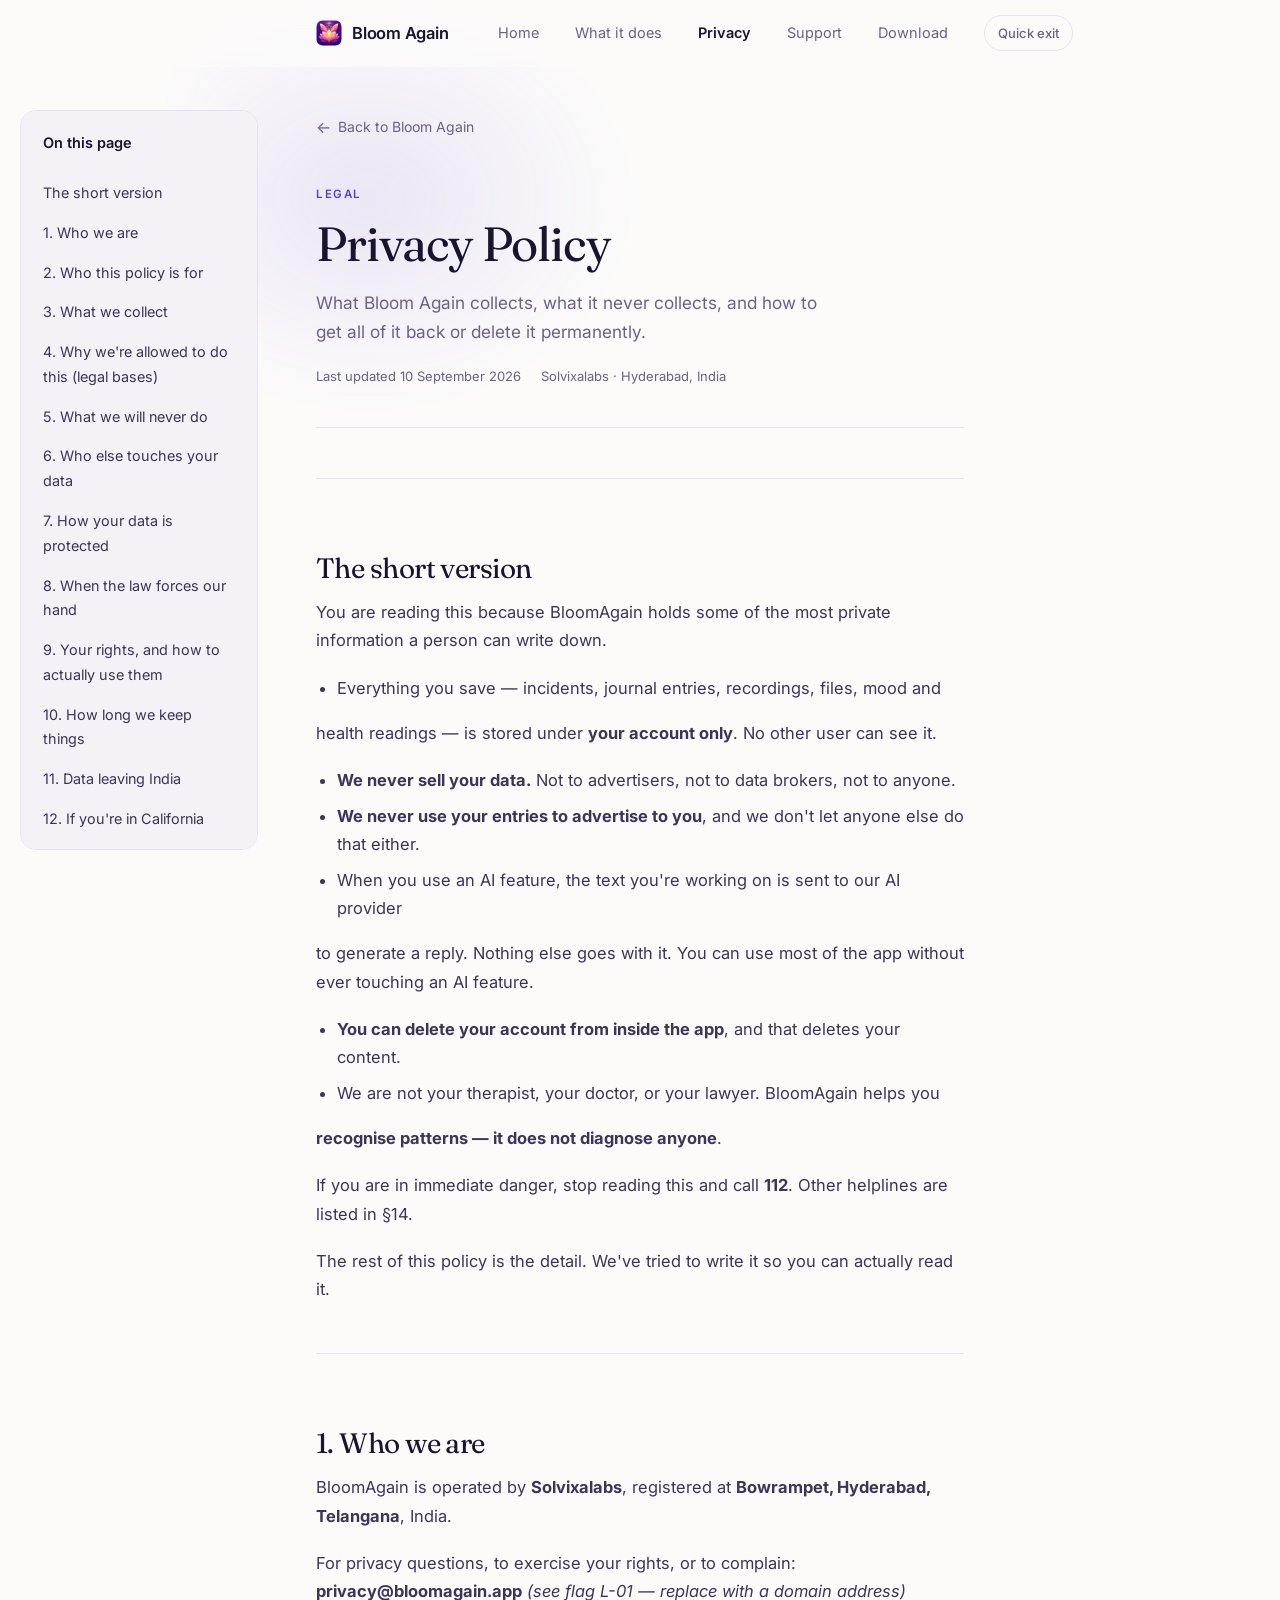
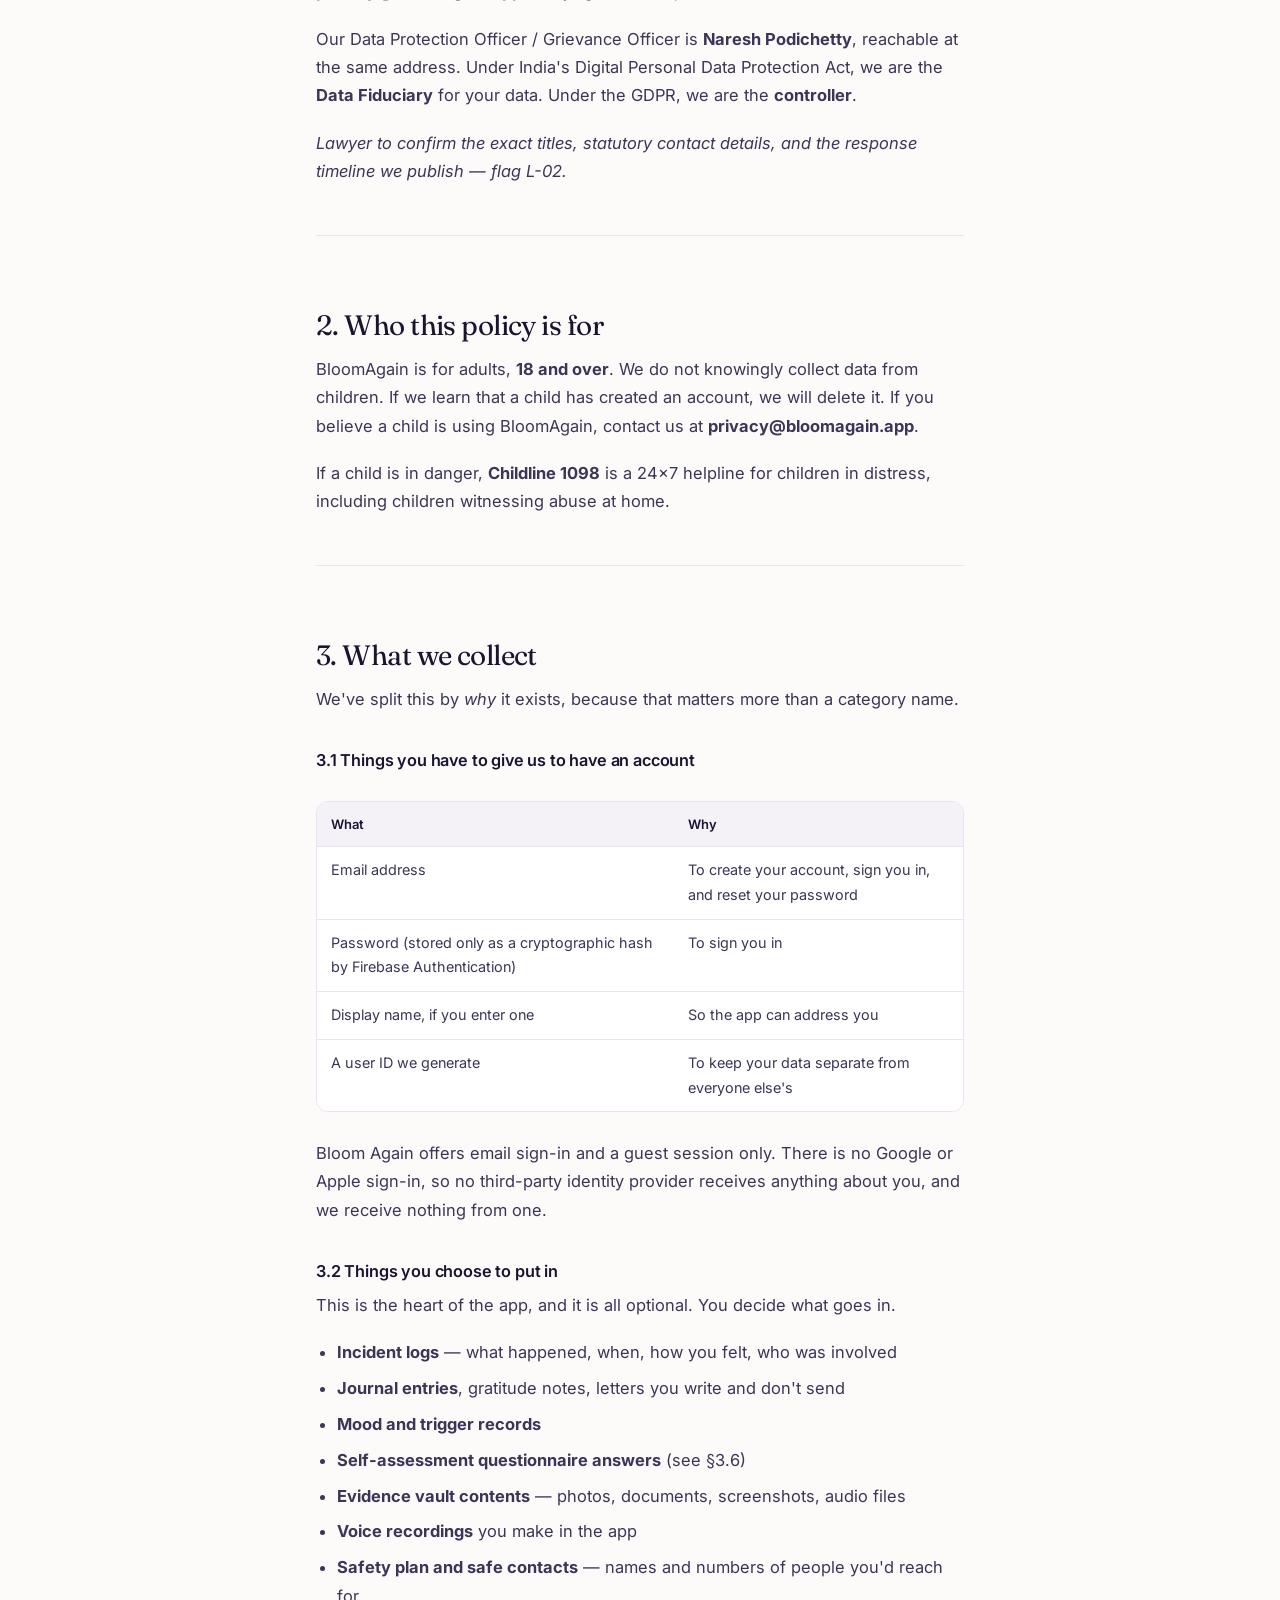
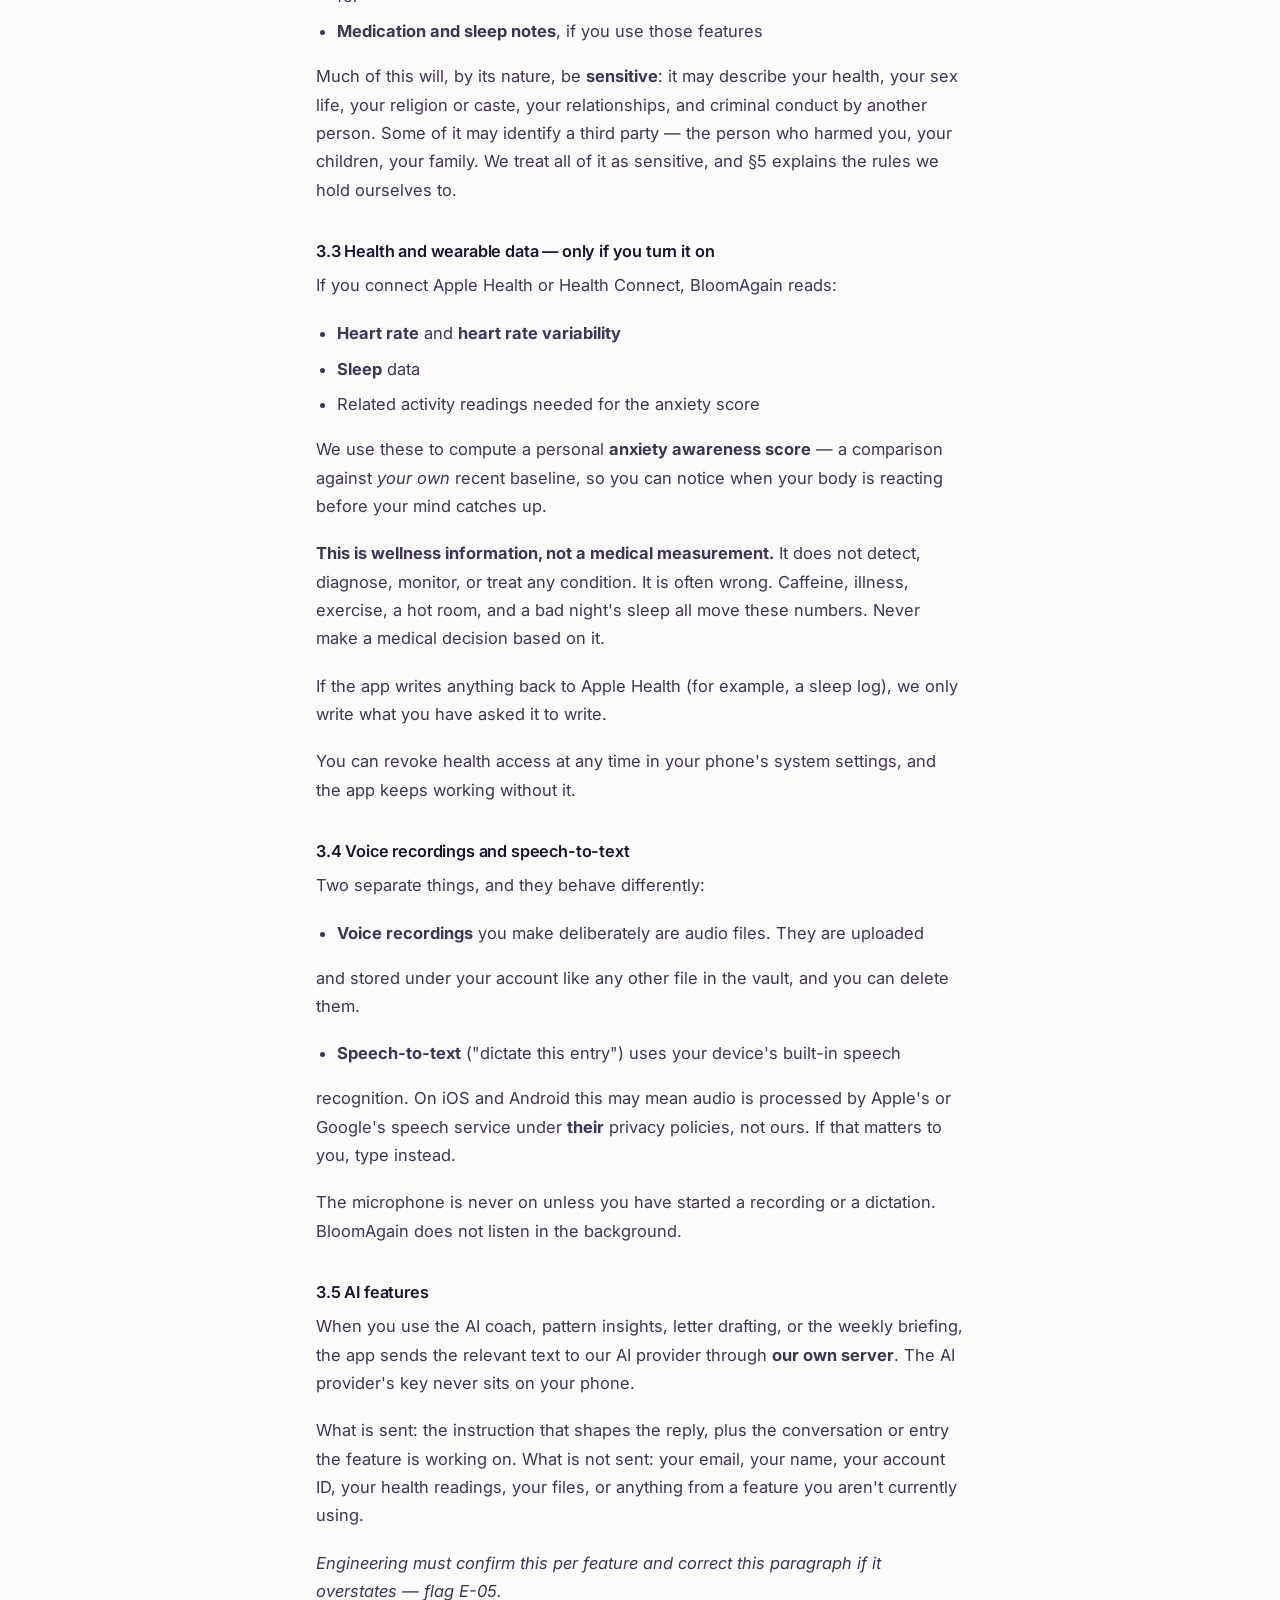
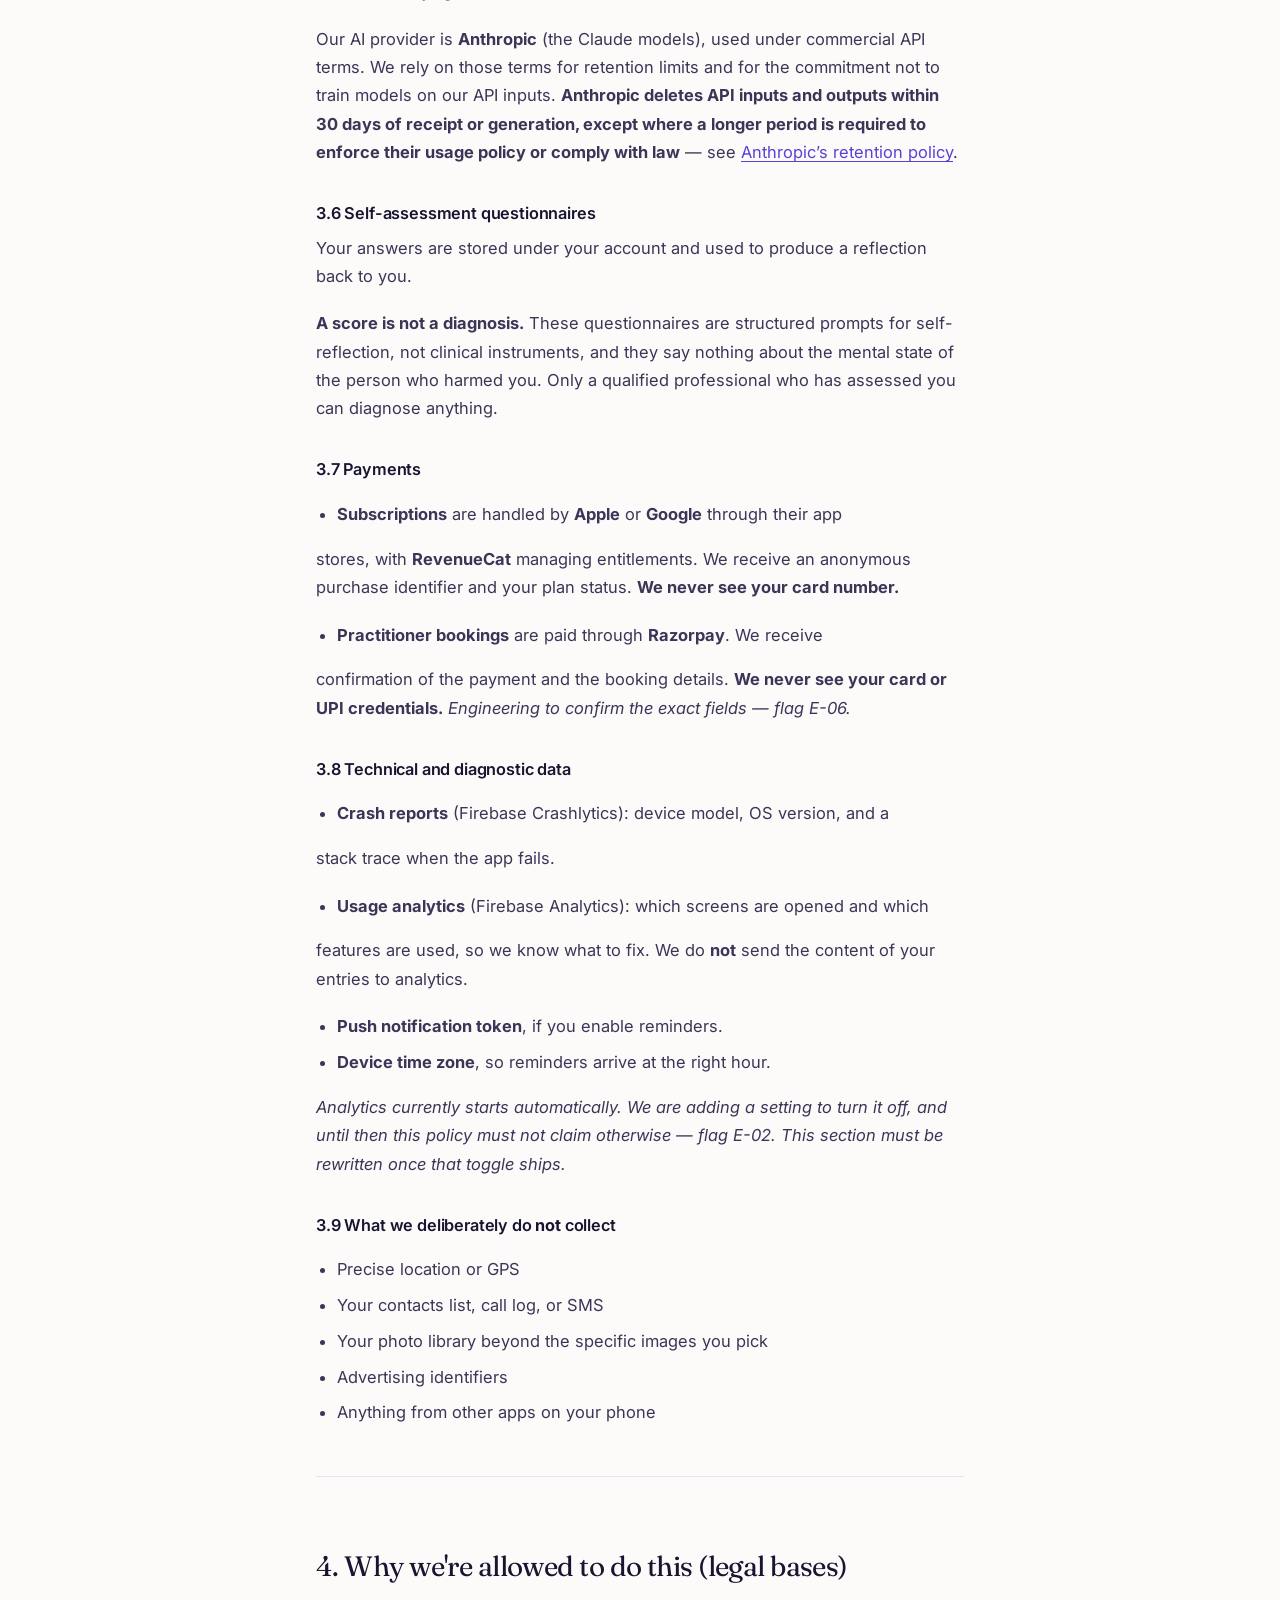
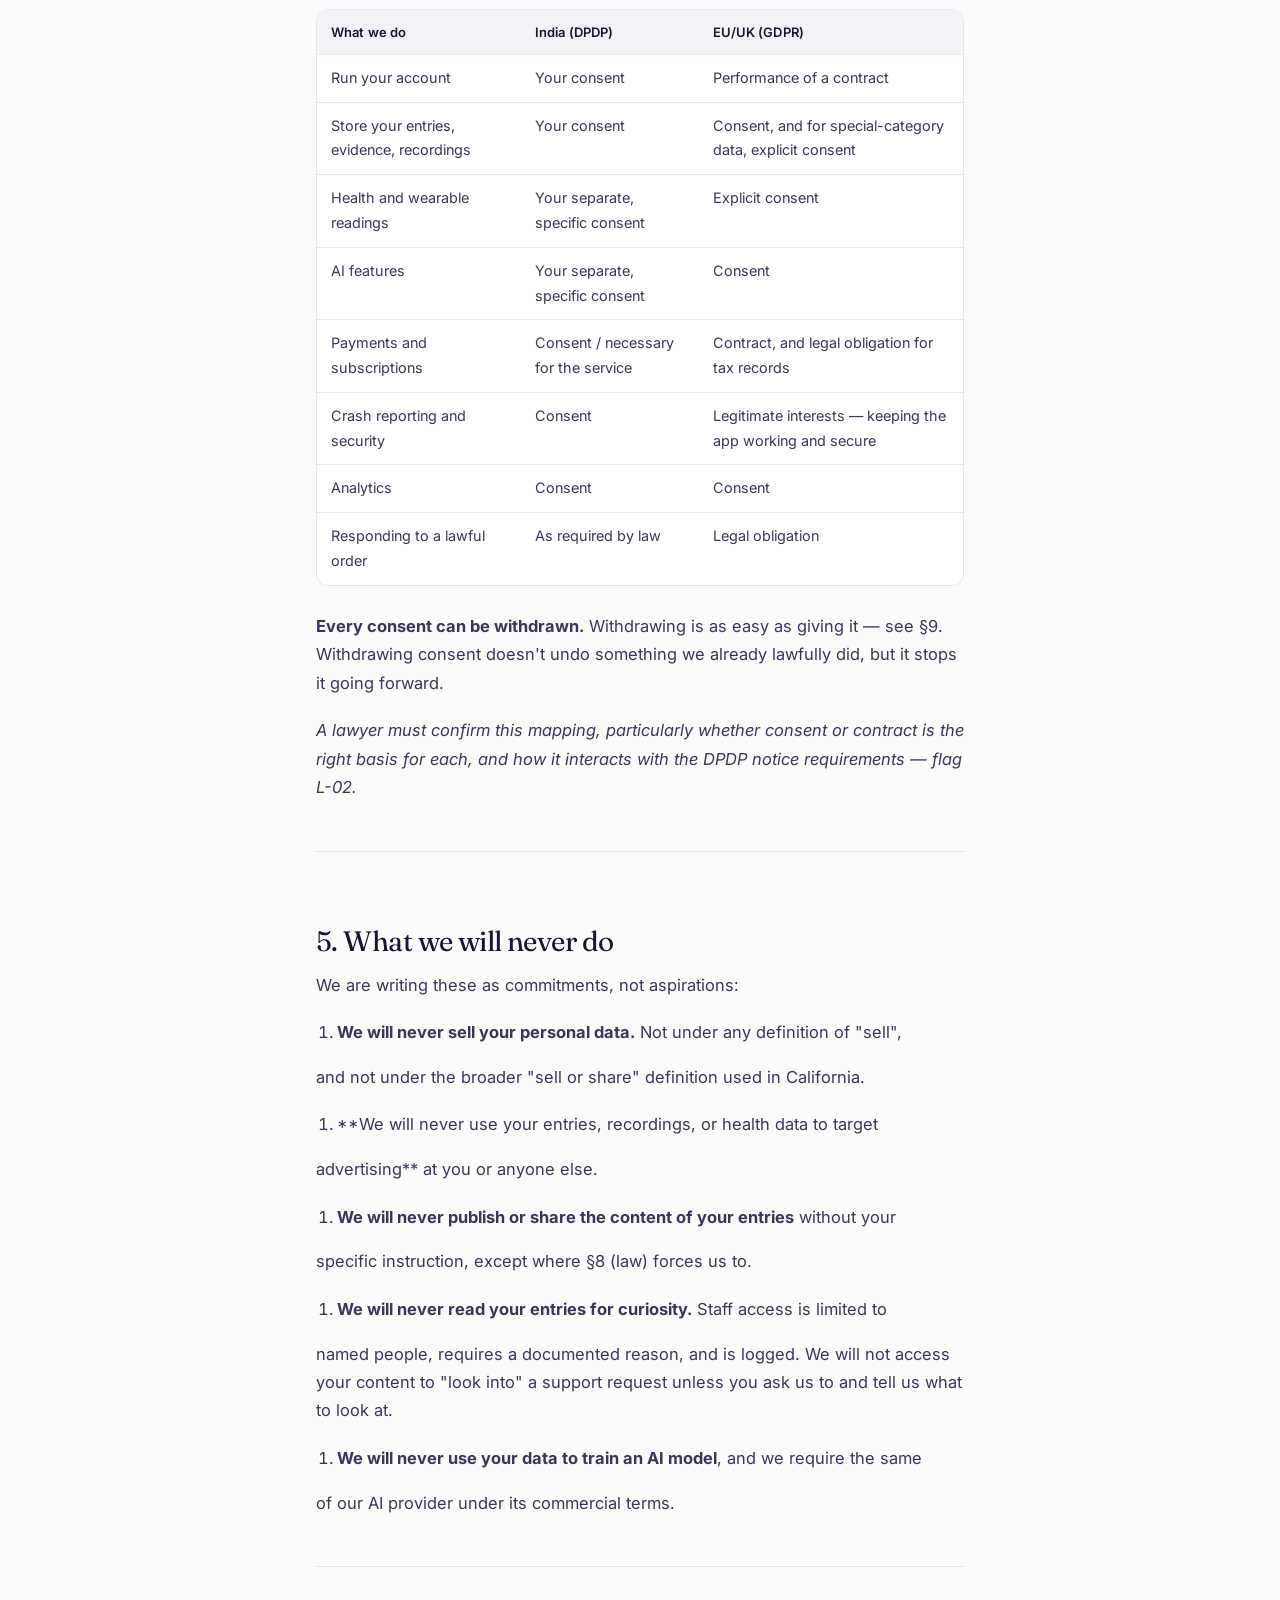
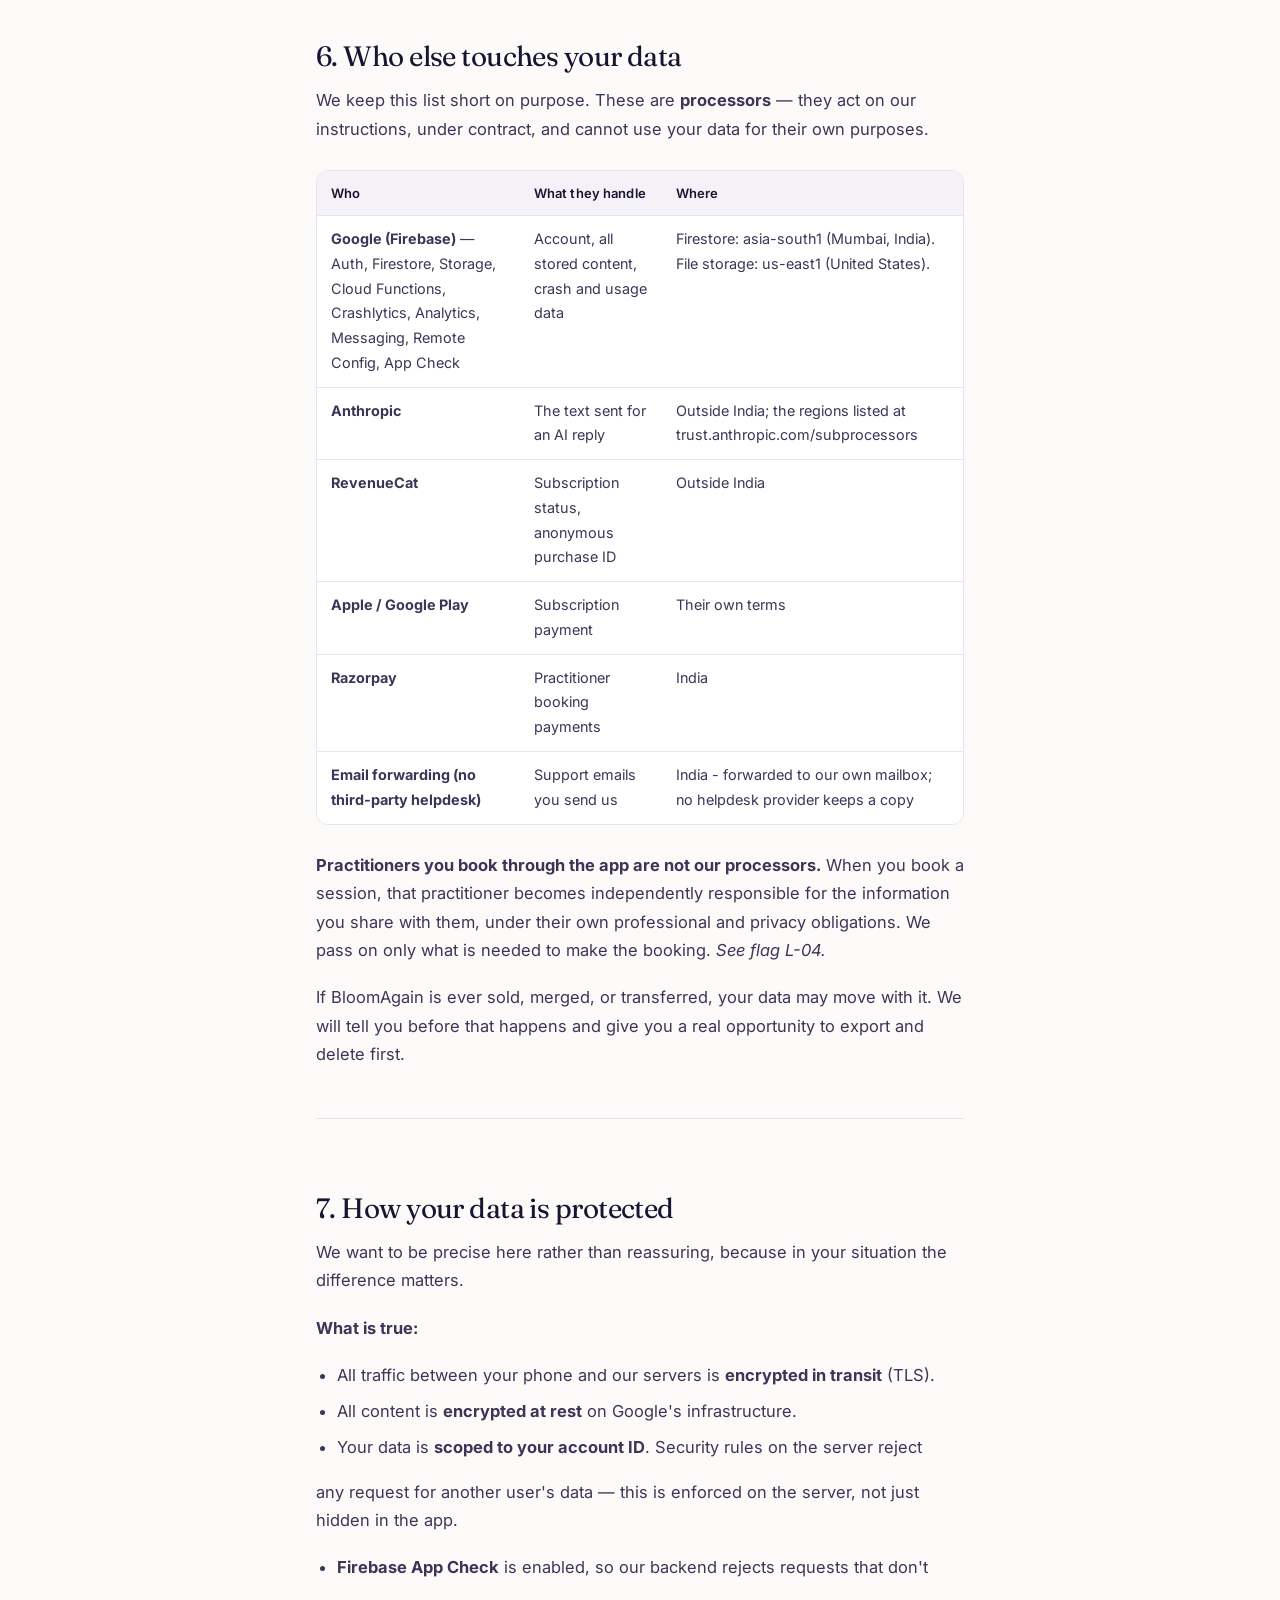
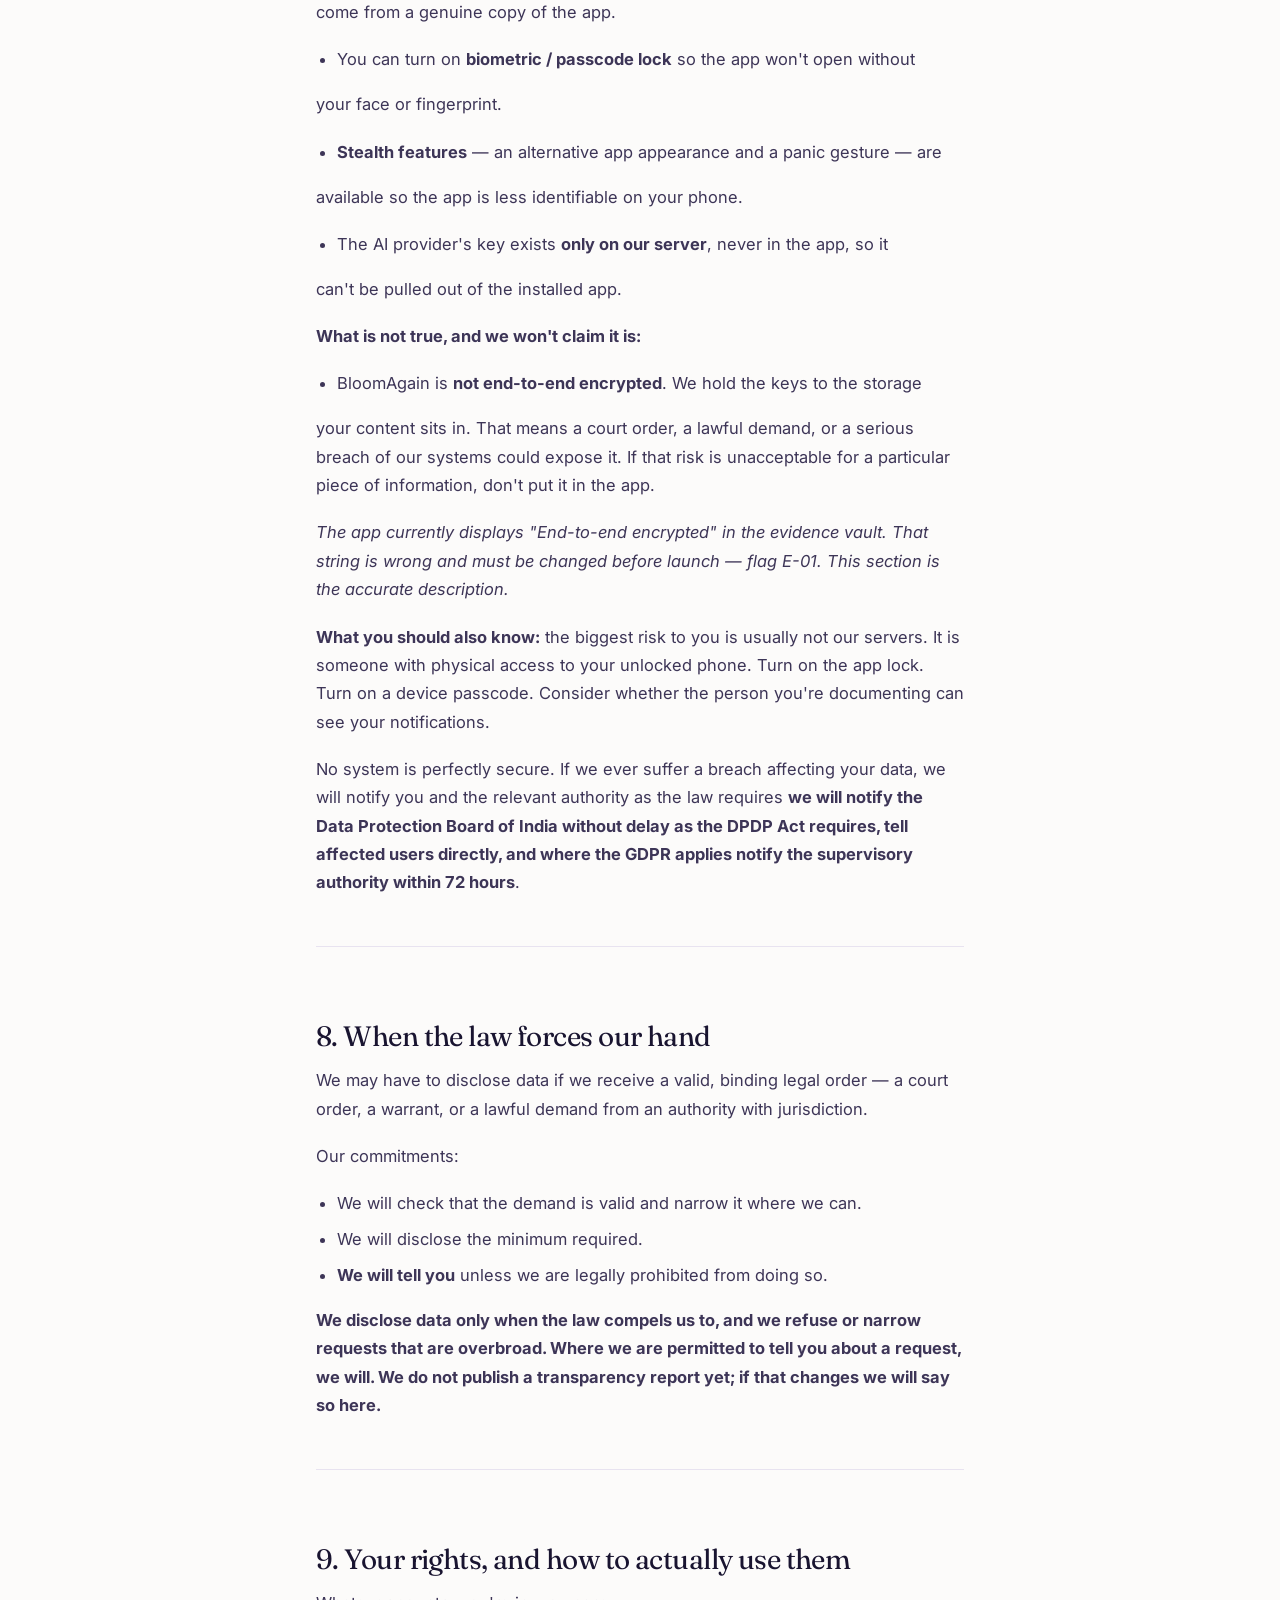
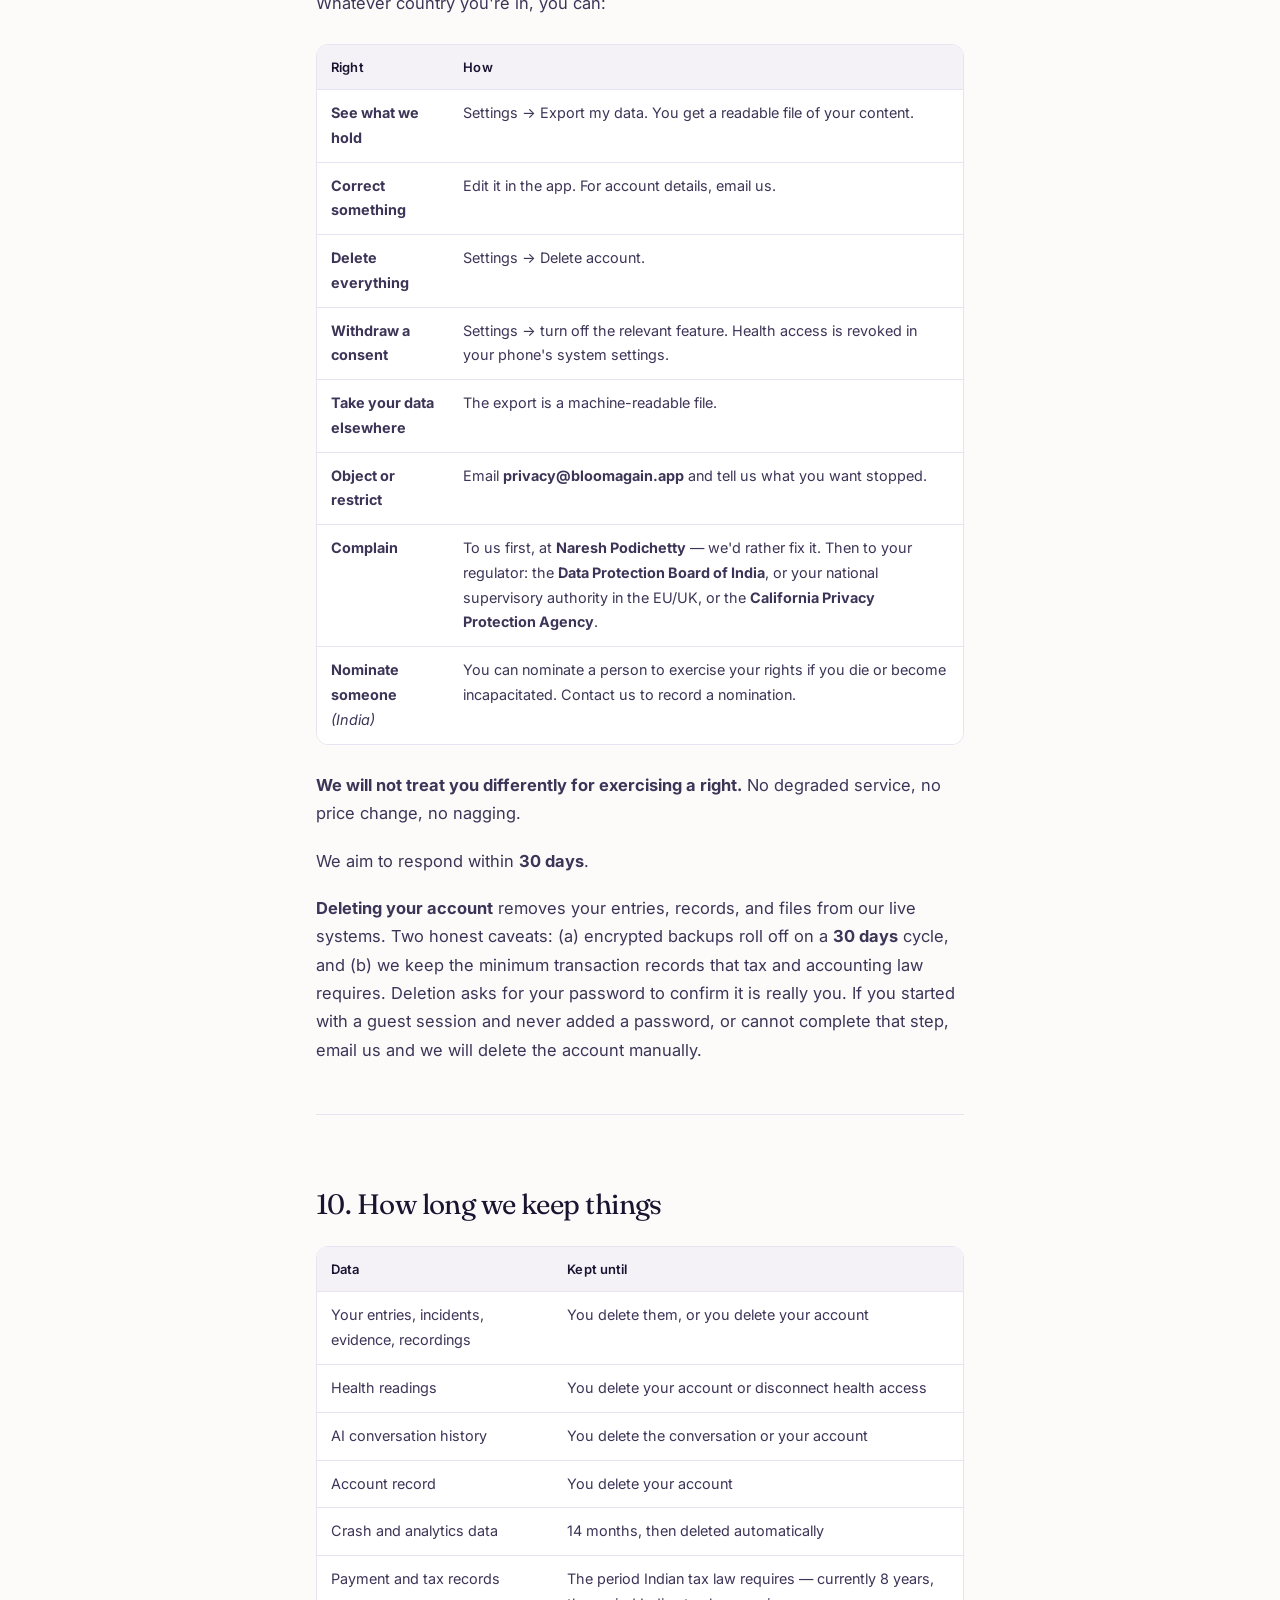
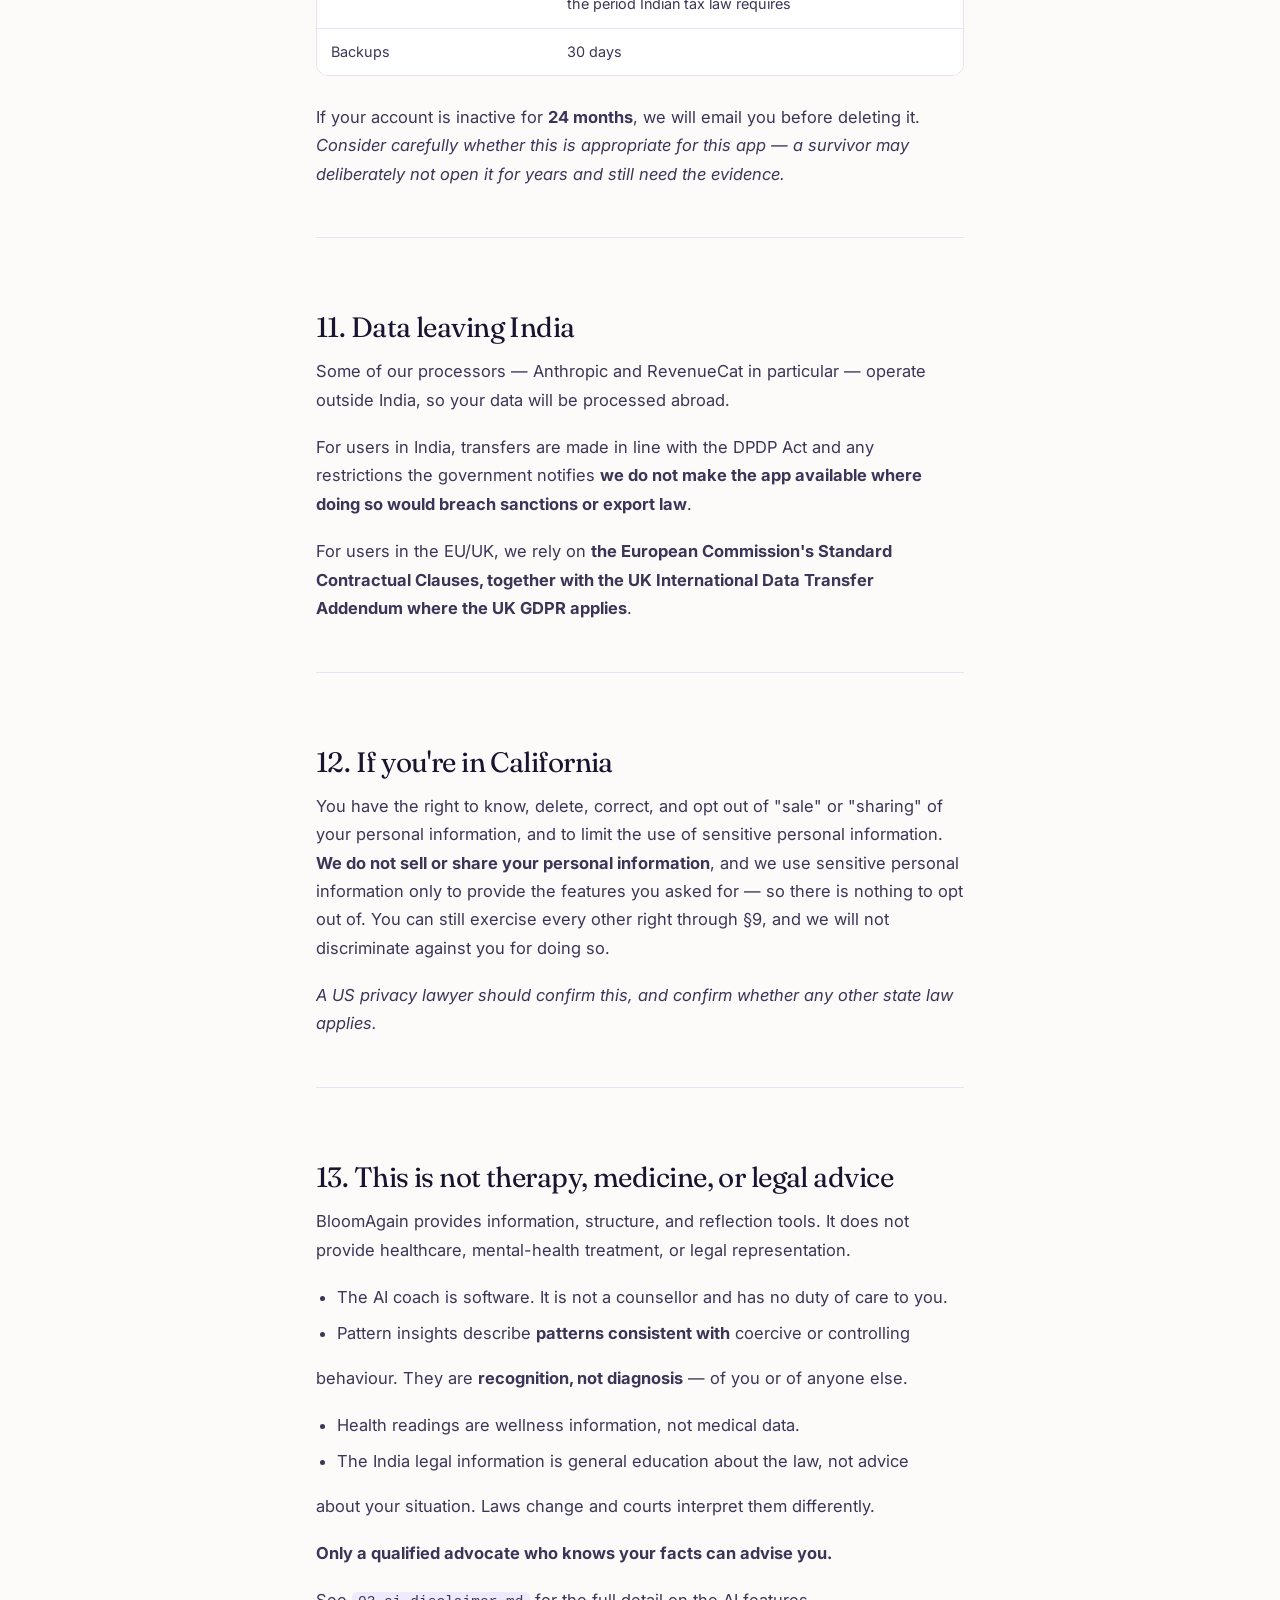
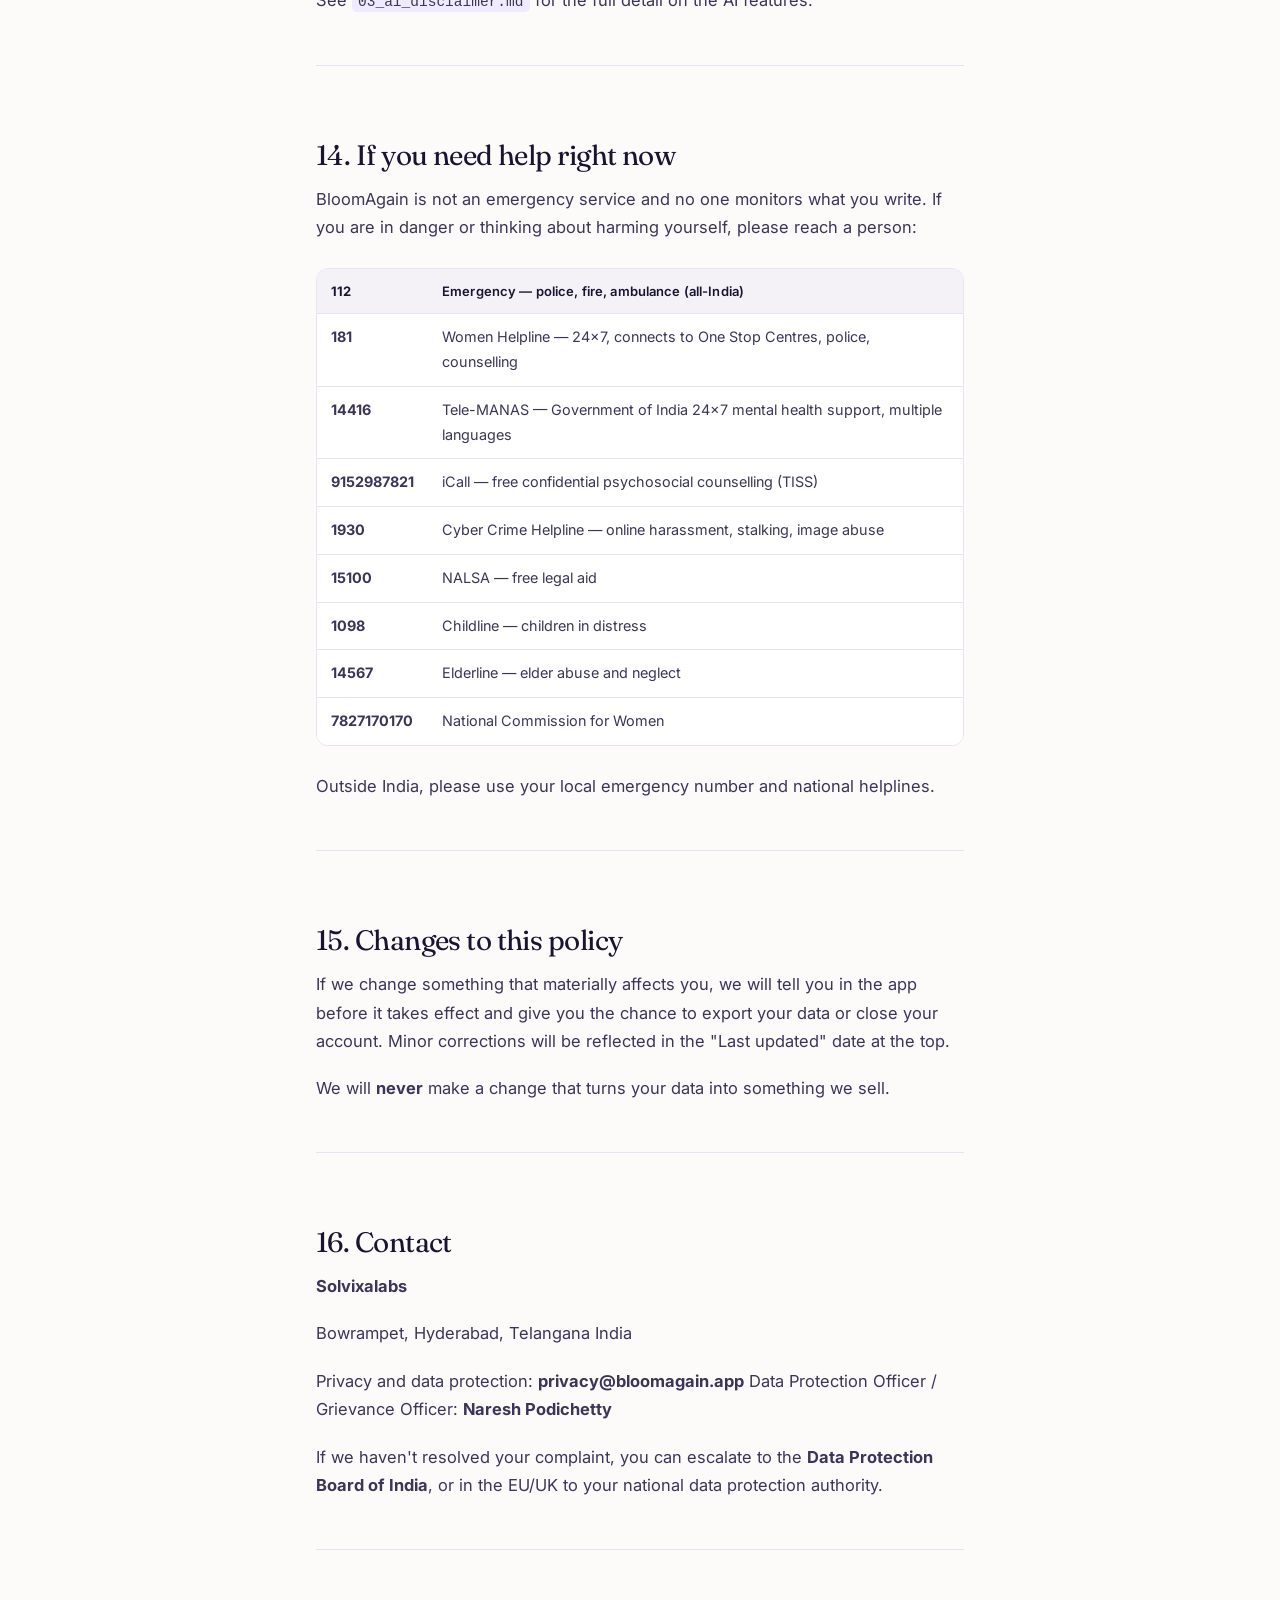
==== commit cde4871b: "Give the phone a navigation, and the policy an index Support and privacy still read as pages you had" ====
--- a/privacy.html
+++ b/privacy.html
@@ -36,17 +36,62 @@
   <a class="lnk" href="privacy.html" aria-current="page">Privacy</a>
   <a class="lnk" href="support.html">Support</a>
   <a class="lnk" href="/#get">Download</a>
+  <button class="menu-btn" id="menuBtn" aria-expanded="false" aria-controls="menu" aria-label="Open menu">
+    <svg class="open" viewBox="0 0 24 24" fill="none" stroke="currentColor" stroke-width="2" stroke-linecap="round" aria-hidden="true"><path d="M3 6h18M3 12h18M3 18h18"/></svg>
+    <svg class="close" viewBox="0 0 24 24" fill="none" stroke="currentColor" stroke-width="2" stroke-linecap="round" aria-hidden="true"><path d="M5 5l14 14M19 5L5 19"/></svg>
+  </button>
   <button class="exit" title="Leaves this site immediately (Esc)">Quick exit</button>
-</div></nav>
+</div>
+<div id="menu">
+  <a href="/">Home</a>
+  <a href="/#what">What it does</a>
+  <a href="/#plans">Plans</a>
+  <a href="/#platforms">iPhone and Android</a>
+  <a href="/#faq">Questions</a>
+  <a href="support.html">Support</a>
+  <a href="privacy.html" aria-current="page">Privacy Policy</a>
+  <a class="btn btn-primary" href="https://apps.apple.com/app/id6793663067">Download on the App Store</a>
+</div>
+</nav>
 
 <main class="wrap" id="main">
 
 <a class="crumb" href="/"><span>&larr;</span> Back to Bloom Again</a>
-<h1>BloomAgain Privacy Policy</h1>
-<p><strong>Last updated: 10 September 2026</strong></p>
-<p><strong>Effective: 10 September 2026</strong></p>
-<hr>
-<h2>The short version</h2>
+<div class="pagehead">
+  <p class="eyebrow">Legal</p>
+  <h1>Privacy Policy</h1>
+  <p class="lede">What Bloom Again collects, what it never collects, and how to
+  get all of it back or delete it permanently.</p>
+  <div class="stamp">
+    <span>Last updated 10 September 2026</span>
+    <span>Solvixalabs &middot; Hyderabad, India</span>
+  </div>
+</div>
+
+<details class="toc" open>
+  <summary>On this page</summary>
+  <ol>
+    <li><a href="#the-short-version">The short version</a></li>
+    <li><a href="#who-we-are">1. Who we are</a></li>
+    <li><a href="#who-this-policy-is-for">2. Who this policy is for</a></li>
+    <li><a href="#what-we-collect">3. What we collect</a></li>
+    <li><a href="#why-we-re-allowed-to-do-this-legal-bases">4. Why we&#x27;re allowed to do this (legal bases)</a></li>
+    <li><a href="#what-we-will-never-do">5. What we will never do</a></li>
+    <li><a href="#who-else-touches-your-data">6. Who else touches your data</a></li>
+    <li><a href="#how-your-data-is-protected">7. How your data is protected</a></li>
+    <li><a href="#when-the-law-forces-our-hand">8. When the law forces our hand</a></li>
+    <li><a href="#your-rights-and-how-to-actually-use-them">9. Your rights, and how to actually use them</a></li>
+    <li><a href="#how-long-we-keep-things">10. How long we keep things</a></li>
+    <li><a href="#data-leaving-india">11. Data leaving India</a></li>
+    <li><a href="#if-you-re-in-california">12. If you&#x27;re in California</a></li>
+    <li><a href="#this-is-not-therapy-medicine-or-legal-ad">13. This is not therapy, medicine, or legal advice</a></li>
+    <li><a href="#if-you-need-help-right-now">14. If you need help right now</a></li>
+    <li><a href="#changes-to-this-policy">15. Changes to this policy</a></li>
+    <li><a href="#contact">16. Contact</a></li>
+  </ol>
+</details>
+<hr>
+<h2 id="the-short-version">The short version</h2>
 <p>You are reading this because BloomAgain holds some of the most private information a person can write down.</p>
 <ul>
 <li>Everything you save — incidents, journal entries, recordings, files, mood and</li>
@@ -66,17 +111,17 @@
 <p>If you are in immediate danger, stop reading this and call <strong>112</strong>. Other helplines are listed in §14.</p>
 <p>The rest of this policy is the detail. We&#x27;ve tried to write it so you can actually read it.</p>
 <hr>
-<h2>1. Who we are</h2>
+<h2 id="who-we-are">1. Who we are</h2>
 <p>BloomAgain is operated by <strong>Solvixalabs</strong>, registered at <strong>Bowrampet, Hyderabad, Telangana</strong>, India.</p>
 <p>For privacy questions, to exercise your rights, or to complain: <strong>privacy@bloomagain.app</strong> <em>(see flag L-01 — replace with a domain address)</em></p>
 <p>Our Data Protection Officer / Grievance Officer is <strong>Naresh Podichetty</strong>, reachable at the same address. Under India&#x27;s Digital Personal Data Protection Act, we are the <strong>Data Fiduciary</strong> for your data. Under the GDPR, we are the <strong>controller</strong>.</p>
 <p><em>Lawyer to confirm the exact titles, statutory contact details, and the response timeline we publish — flag L-02.</em></p>
 <hr>
-<h2>2. Who this policy is for</h2>
+<h2 id="who-this-policy-is-for">2. Who this policy is for</h2>
 <p>BloomAgain is for adults, <strong>18 and over</strong>. We do not knowingly collect data from children. If we learn that a child has created an account, we will delete it. If you believe a child is using BloomAgain, contact us at <strong>privacy@bloomagain.app</strong>.</p>
 <p>If a child is in danger, <strong>Childline 1098</strong> is a 24×7 helpline for children in distress, including children witnessing abuse at home.</p>
 <hr>
-<h2>3. What we collect</h2>
+<h2 id="what-we-collect">3. What we collect</h2>
 <p>We&#x27;ve split this by <em>why</em> it exists, because that matters more than a category name.</p>
 <h3>3.1 Things you have to give us to have an account</h3>
 <div class="tablewrap"><table>
@@ -162,7 +207,7 @@
 <li>Anything from other apps on your phone</li>
 </ul>
 <hr>
-<h2>4. Why we&#x27;re allowed to do this (legal bases)</h2>
+<h2 id="why-we-re-allowed-to-do-this-legal-bases">4. Why we&#x27;re allowed to do this (legal bases)</h2>
 <div class="tablewrap"><table>
 <thead><tr><th>What we do</th><th>India (DPDP)</th><th>EU/UK (GDPR)</th></tr></thead><tbody>
 <tr><td>Run your account</td><td>Your consent</td><td>Performance of a contract</td></tr>
@@ -177,7 +222,7 @@
 <p><strong>Every consent can be withdrawn.</strong> Withdrawing is as easy as giving it — see §9. Withdrawing consent doesn&#x27;t undo something we already lawfully did, but it stops it going forward.</p>
 <p><em>A lawyer must confirm this mapping, particularly whether consent or contract is the right basis for each, and how it interacts with the DPDP notice requirements — flag L-02.</em></p>
 <hr>
-<h2>5. What we will never do</h2>
+<h2 id="what-we-will-never-do">5. What we will never do</h2>
 <p>We are writing these as commitments, not aspirations:</p>
 <ol>
 <li><strong>We will never sell your personal data.</strong> Not under any definition of &quot;sell&quot;,</li>
@@ -200,7 +245,7 @@
 </ol>
 <p>of our AI provider under its commercial terms.</p>
 <hr>
-<h2>6. Who else touches your data</h2>
+<h2 id="who-else-touches-your-data">6. Who else touches your data</h2>
 <p>We keep this list short on purpose. These are <strong>processors</strong> — they act on our instructions, under contract, and cannot use your data for their own purposes.</p>
 <div class="tablewrap"><table>
 <thead><tr><th>Who</th><th>What they handle</th><th>Where</th></tr></thead><tbody>
@@ -214,7 +259,7 @@
 <p><strong>Practitioners you book through the app are not our processors.</strong> When you book a session, that practitioner becomes independently responsible for the information you share with them, under their own professional and privacy obligations. We pass on only what is needed to make the booking. <em>See flag L-04.</em></p>
 <p>If BloomAgain is ever sold, merged, or transferred, your data may move with it. We will tell you before that happens and give you a real opportunity to export and delete first.</p>
 <hr>
-<h2>7. How your data is protected</h2>
+<h2 id="how-your-data-is-protected">7. How your data is protected</h2>
 <p>We want to be precise here rather than reassuring, because in your situation the difference matters.</p>
 <p><strong>What is true:</strong></p>
 <ul>
@@ -248,7 +293,7 @@
 <p><strong>What you should also know:</strong> the biggest risk to you is usually not our servers. It is someone with physical access to your unlocked phone. Turn on the app lock. Turn on a device passcode. Consider whether the person you&#x27;re documenting can see your notifications.</p>
 <p>No system is perfectly secure. If we ever suffer a breach affecting your data, we will notify you and the relevant authority as the law requires <strong>we will notify the Data Protection Board of India without delay as the DPDP Act requires, tell affected users directly, and where the GDPR applies notify the supervisory authority within 72 hours</strong>.</p>
 <hr>
-<h2>8. When the law forces our hand</h2>
+<h2 id="when-the-law-forces-our-hand">8. When the law forces our hand</h2>
 <p>We may have to disclose data if we receive a valid, binding legal order — a court order, a warrant, or a lawful demand from an authority with jurisdiction.</p>
 <p>Our commitments:</p>
 <ul>
@@ -258,7 +303,7 @@
 </ul>
 <p><strong>We disclose data only when the law compels us to, and we refuse or narrow requests that are overbroad. Where we are permitted to tell you about a request, we will. We do not publish a transparency report yet; if that changes we will say so here.</strong></p>
 <hr>
-<h2>9. Your rights, and how to actually use them</h2>
+<h2 id="your-rights-and-how-to-actually-use-them">9. Your rights, and how to actually use them</h2>
 <p>Whatever country you&#x27;re in, you can:</p>
 <div class="tablewrap"><table>
 <thead><tr><th>Right</th><th>How</th></tr></thead><tbody>
@@ -275,7 +320,7 @@
 <p>We aim to respond within <strong>30 days</strong>.</p>
 <p><strong>Deleting your account</strong> removes your entries, records, and files from our live systems. Two honest caveats: (a) encrypted backups roll off on a <strong>30 days</strong> cycle, and (b) we keep the minimum transaction records that tax and accounting law requires. Deletion asks for your password to confirm it is really you. If you started with a guest session and never added a password, or cannot complete that step, email us and we will delete the account manually.</p>
 <hr>
-<h2>10. How long we keep things</h2>
+<h2 id="how-long-we-keep-things">10. How long we keep things</h2>
 <div class="tablewrap"><table>
 <thead><tr><th>Data</th><th>Kept until</th></tr></thead><tbody>
 <tr><td>Your entries, incidents, evidence, recordings</td><td>You delete them, or you delete your account</td></tr>
@@ -288,16 +333,16 @@
 </tbody></table></div>
 <p>If your account is inactive for <strong>24 months</strong>, we will email you before deleting it. <em>Consider carefully whether this is appropriate for this app — a survivor may deliberately not open it for years and still need the evidence.</em></p>
 <hr>
-<h2>11. Data leaving India</h2>
+<h2 id="data-leaving-india">11. Data leaving India</h2>
 <p>Some of our processors — Anthropic and RevenueCat in particular — operate outside India, so your data will be processed abroad.</p>
 <p>For users in India, transfers are made in line with the DPDP Act and any restrictions the government notifies <strong>we do not make the app available where doing so would breach sanctions or export law</strong>.</p>
 <p>For users in the EU/UK, we rely on <strong>the European Commission&#x27;s Standard Contractual Clauses, together with the UK International Data Transfer Addendum where the UK GDPR applies</strong>.</p>
 <hr>
-<h2>12. If you&#x27;re in California</h2>
+<h2 id="if-you-re-in-california">12. If you&#x27;re in California</h2>
 <p>You have the right to know, delete, correct, and opt out of &quot;sale&quot; or &quot;sharing&quot; of your personal information, and to limit the use of sensitive personal information. <strong>We do not sell or share your personal information</strong>, and we use sensitive personal information only to provide the features you asked for — so there is nothing to opt out of. You can still exercise every other right through §9, and we will not discriminate against you for doing so.</p>
 <p><em>A US privacy lawyer should confirm this, and confirm whether any other state law applies.</em></p>
 <hr>
-<h2>13. This is not therapy, medicine, or legal advice</h2>
+<h2 id="this-is-not-therapy-medicine-or-legal-ad">13. This is not therapy, medicine, or legal advice</h2>
 <p>BloomAgain provides information, structure, and reflection tools. It does not provide healthcare, mental-health treatment, or legal representation.</p>
 <ul>
 <li>The AI coach is software. It is not a counsellor and has no duty of care to you.</li>
@@ -312,7 +357,7 @@
 <p><strong>Only a qualified advocate who knows your facts can advise you.</strong></p>
 <p>See <code>03_ai_disclaimer.md</code> for the full detail on the AI features.</p>
 <hr>
-<h2>14. If you need help right now</h2>
+<h2 id="if-you-need-help-right-now">14. If you need help right now</h2>
 <p>BloomAgain is not an emergency service and no one monitors what you write. If you are in danger or thinking about harming yourself, please reach a person:</p>
 <div class="tablewrap"><table>
 <thead><tr><th><strong>112</strong></th><th>Emergency — police, fire, ambulance (all-India)</th></tr></thead><tbody>
@@ -327,11 +372,11 @@
 </tbody></table></div>
 <p>Outside India, please use your local emergency number and national helplines.</p>
 <hr>
-<h2>15. Changes to this policy</h2>
+<h2 id="changes-to-this-policy">15. Changes to this policy</h2>
 <p>If we change something that materially affects you, we will tell you in the app before it takes effect and give you the chance to export your data or close your account. Minor corrections will be reflected in the &quot;Last updated&quot; date at the top.</p>
 <p>We will <strong>never</strong> make a change that turns your data into something we sell.</p>
 <hr>
-<h2>16. Contact</h2>
+<h2 id="contact">16. Contact</h2>
 <p><strong>Solvixalabs</strong></p>
 <p>Bowrampet, Hyderabad, Telangana India</p>
 <p>Privacy and data protection: <strong>privacy@bloomagain.app</strong> Data Protection Officer / Grievance Officer: <strong>Naresh Podichetty</strong></p>
--- a/site.css
+++ b/site.css
@@ -77,12 +77,58 @@
   padding:6px 13px; margin-left:22px; transition:.2s; white-space:nowrap;
 }
 .exit:hover{border-color:var(--rose); color:var(--rose)}
-/* Below ~720px the links plus the exit button no longer fit and push the
-   document sideways. The exit button is the one control that must survive at
-   every width, so the links collapse into the footer and it stays. */
+/* Anchor targets must clear the sticky bar, or a jump to #delete lands with
+   the heading hidden underneath it. */
+:target{scroll-margin-top:84px}
+[id]{scroll-margin-top:84px}
+
+/* ── mobile menu ─────────────────────────────────────── */
+/* Below ~720px the inline links no longer fit beside the exit button. They
+   used to be display:none with nothing in their place, which left the inner
+   pages with no navigation at all on a phone -- the brand mark and Quick exit
+   were the entire bar. They now collapse into this panel instead. */
+.menu-btn{
+  display:none; align-items:center; justify-content:center;
+  width:38px; height:38px; margin-left:12px; padding:0;
+  background:transparent; border:1px solid var(--line); border-radius:11px;
+  color:var(--ink); cursor:pointer; transition:border-color .2s, color .2s;
+}
+.menu-btn:hover{border-color:var(--violet); color:var(--violet)}
+.menu-btn svg{width:18px; height:18px; display:block}
+.menu-btn .close{display:none}
+.menu-btn[aria-expanded="true"] .open{display:none}
+.menu-btn[aria-expanded="true"] .close{display:block}
+
+#menu{
+  display:none;
+  border-top:1px solid var(--line);
+  background:color-mix(in srgb, var(--bg) 97%, transparent);
+  backdrop-filter:saturate(1.6) blur(14px);
+  -webkit-backdrop-filter:saturate(1.6) blur(14px);
+  padding:10px var(--gutter) 22px;
+}
+#menu.open{display:block}
+#menu a{
+  display:block; padding:13px 0; text-decoration:none; font-size:16px;
+  font-weight:500; color:var(--ink-2); border-bottom:1px solid var(--line);
+}
+#menu a:last-of-type{border-bottom:0}
+#menu a[aria-current="page"]{color:var(--violet); font-weight:600}
+#menu .btn{margin-top:16px; width:100%}
+
 @media(max-width:720px){
   nav.site a.lnk{display:none}
-  .exit{margin-left:auto}
+  .menu-btn{display:inline-flex}
+  /* Quick exit sits left of the menu with a real gap between them. They were
+     adjacent at first and a reach for the menu ejected you from the site --
+     harmless once, but this audience should never be surprised by that
+     button, in either direction. Different shapes as well as different
+     positions: a pill and a square. */
+  .exit{margin-left:auto; order:1}
+  .menu-btn{order:2; margin-left:14px}
+}
+@media(min-width:721px){
+  #menu{display:none !important}
 }
 
 /* ── buttons ─────────────────────────────────────────── */
@@ -146,3 +192,15 @@
 }
 .rv.in{opacity:1; transform:none}
 @media (prefers-reduced-motion:reduce){.rv{opacity:1; transform:none; transition:none}}
+
+/* ── print ───────────────────────────────────────────── */
+/* People print the privacy policy and the deletion instructions. Chrome and
+   the exit button are noise on paper; links need their targets spelled out. */
+@media print{
+  nav.site, footer.site, .skip, .exit, .menu-btn, #menu, .crumb, .toc{display:none !important}
+  body{background:#fff; color:#000; font-size:11pt}
+  a{color:#000; text-decoration:underline}
+  main a[href^="http"]::after{content:" (" attr(href) ")"; font-size:9pt; word-break:break-all}
+  .card, blockquote, .tablewrap{break-inside:avoid; box-shadow:none}
+  h1,h2,h3{break-after:avoid}
+}
--- a/prose.css
+++ b/prose.css
@@ -49,3 +49,66 @@
   padding:22px 26px; margin:1.8em 0; box-shadow:var(--shadow)}
 .card h3{margin-top:0}
 .card p:last-child{margin:0}
+
+/* ── page header ─────────────────────────────────────── */
+/* These pages used to open with a bare <h1> on a white field, which read as a
+   document someone had uploaded rather than a page of the site. The header
+   borrows the landing page's eyebrow / serif / lede rhythm so the two feel
+   like one product. */
+.pagehead{
+  position:relative; padding:clamp(28px,5vw,44px) 0 clamp(28px,4vw,40px);
+  margin-bottom:clamp(28px,4vw,44px); border-bottom:1px solid var(--line);
+}
+.pagehead::before{
+  content:""; position:absolute; inset:-40% -20% auto -20%; height:200%; z-index:-1;
+  background:radial-gradient(40% 50% at 20% 30%,
+    color-mix(in srgb,var(--violet) 11%,transparent) 0%, transparent 72%);
+  filter:blur(16px); pointer-events:none;
+}
+.pagehead .eyebrow{
+  font-size:11.5px; font-weight:600; letter-spacing:.14em; text-transform:uppercase;
+  color:var(--violet); margin:0 0 .9em;
+}
+.pagehead h1{margin:0 0 .35em}
+.pagehead .lede{font-size:1.08rem; color:var(--muted); margin:0; max-width:46ch}
+.pagehead .stamp{
+  margin:1.4em 0 0; font-size:13px; color:var(--muted);
+  display:flex; flex-wrap:wrap; gap:8px 20px;
+}
+
+/* prose links: underline that clears the descenders */
+main a{text-underline-offset:3px; text-decoration-thickness:1px}
+main a:hover{text-decoration-thickness:2px}
+
+/* ── table of contents ───────────────────────────────── */
+/* Seventeen numbered sections with no index is a wall. On a wide screen this
+   rides alongside the text; on a narrow one it collapses to a summary. */
+.toc{
+  background:var(--bg-2); border:1px solid var(--line); border-radius:16px;
+  padding:20px 22px; margin:0 0 2.4em;
+}
+.toc summary{
+  cursor:pointer; font-weight:600; font-size:14.5px; color:var(--ink);
+  list-style:none; display:flex; align-items:center; justify-content:space-between;
+}
+.toc summary::-webkit-details-marker{display:none}
+.toc summary::after{content:"+"; font-size:19px; font-weight:400; color:var(--muted)}
+.toc[open] summary::after{content:"\2212"}
+.toc ol{margin:1.1em 0 0; padding:0; list-style:none; counter-reset:toc}
+.toc li{margin:0; counter-increment:toc}
+.toc a{
+  display:block; padding:7px 0; font-size:14.4px; color:var(--ink-2);
+  text-decoration:none; border-bottom:1px solid transparent;
+}
+.toc a:hover{color:var(--violet)}
+@media(min-width:1180px){
+  /* Wide enough to sit in the margin without crowding the measure. */
+  .toc{
+    position:fixed; top:110px; left:max(20px, calc(50% - 620px));
+    width:238px; margin:0; max-height:calc(100vh - 160px); overflow-y:auto;
+    scrollbar-width:thin;
+  }
+  .toc summary{pointer-events:none}
+  .toc summary::after{display:none}
+  .toc[open] ol, .toc ol{display:block}
+}
